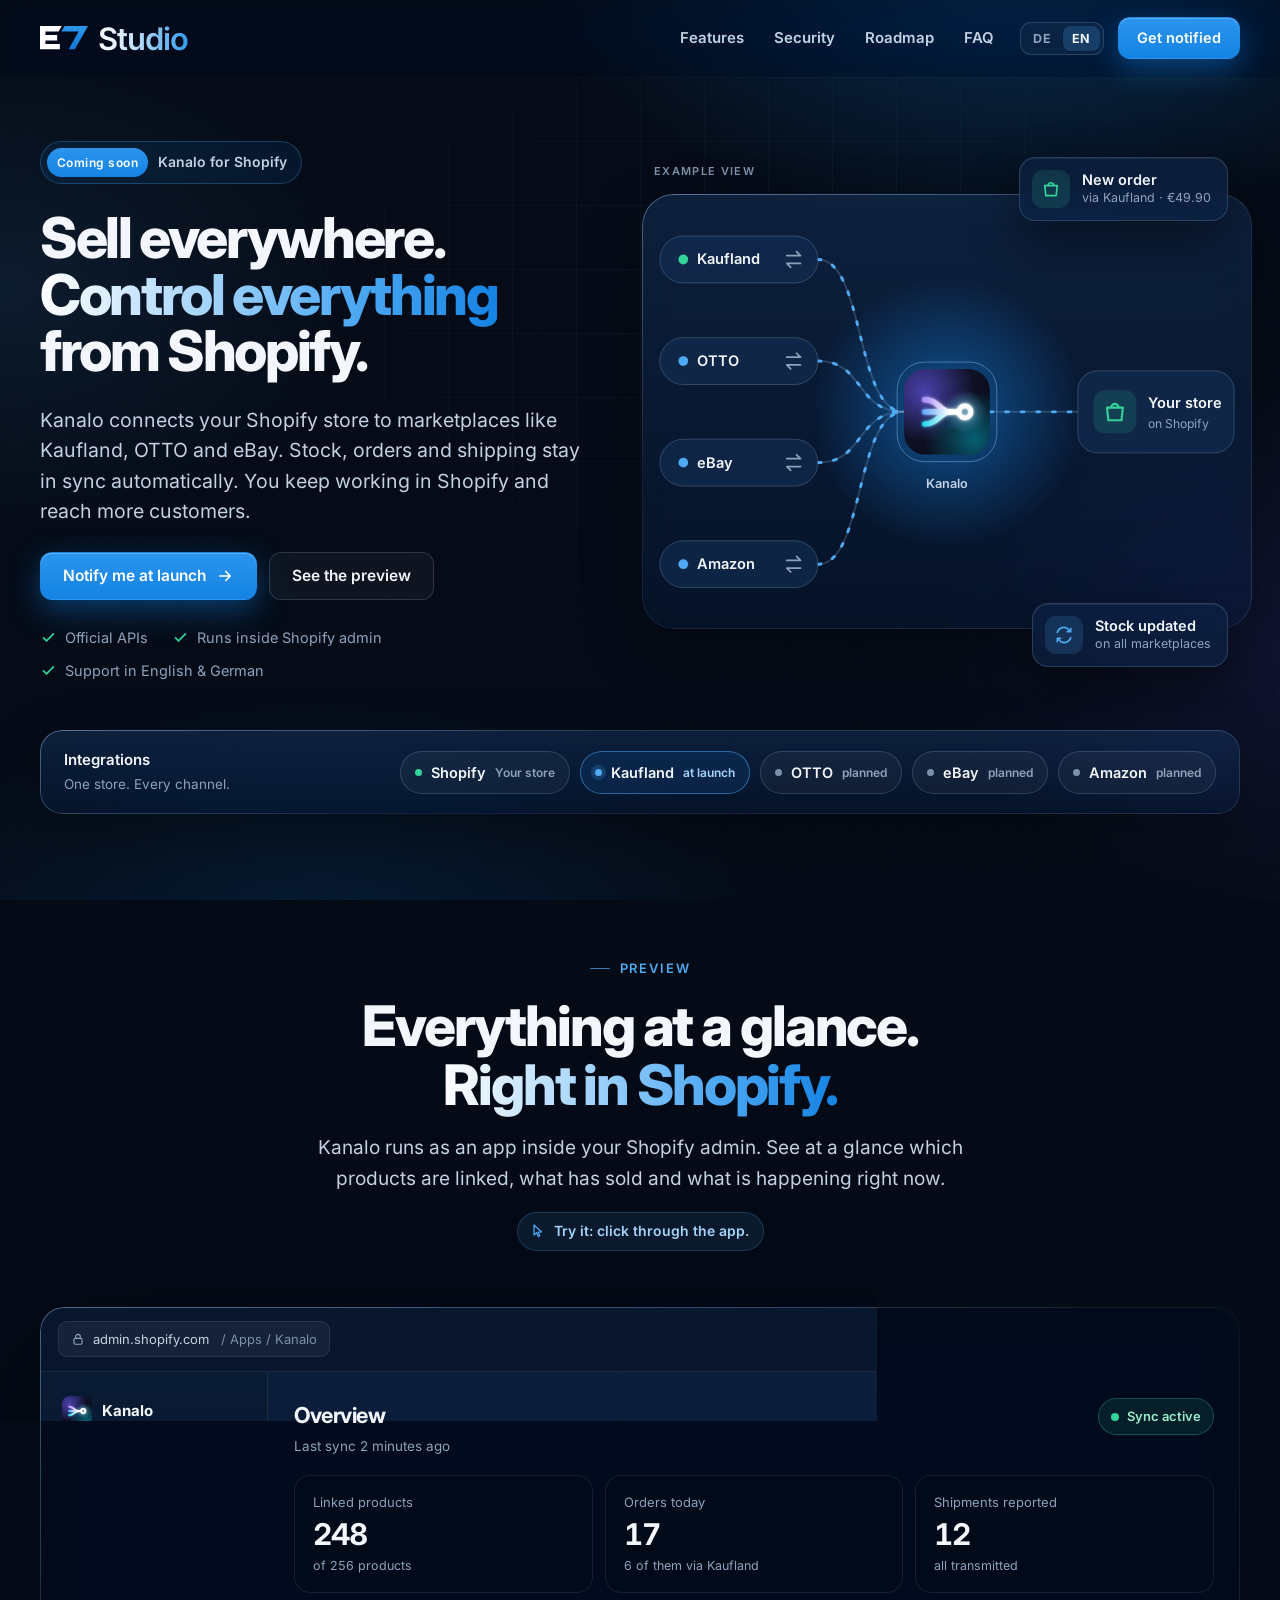
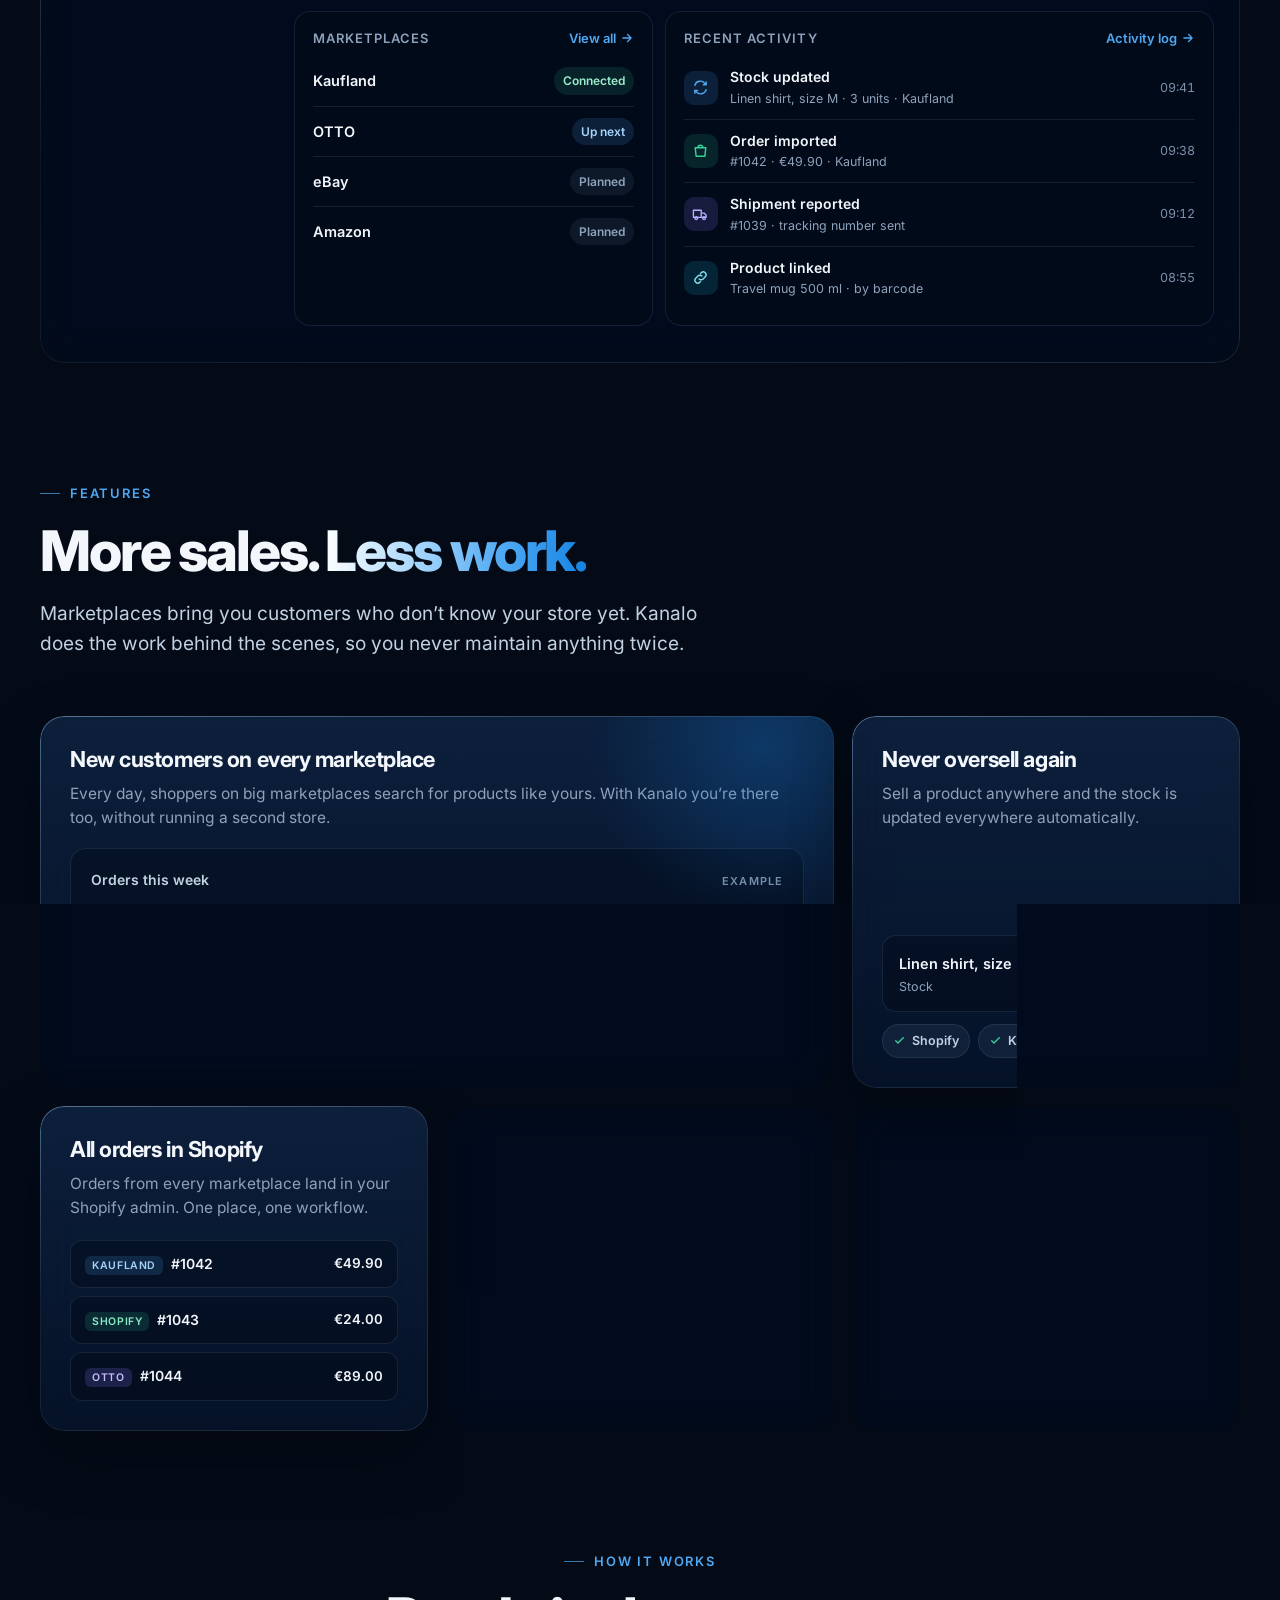
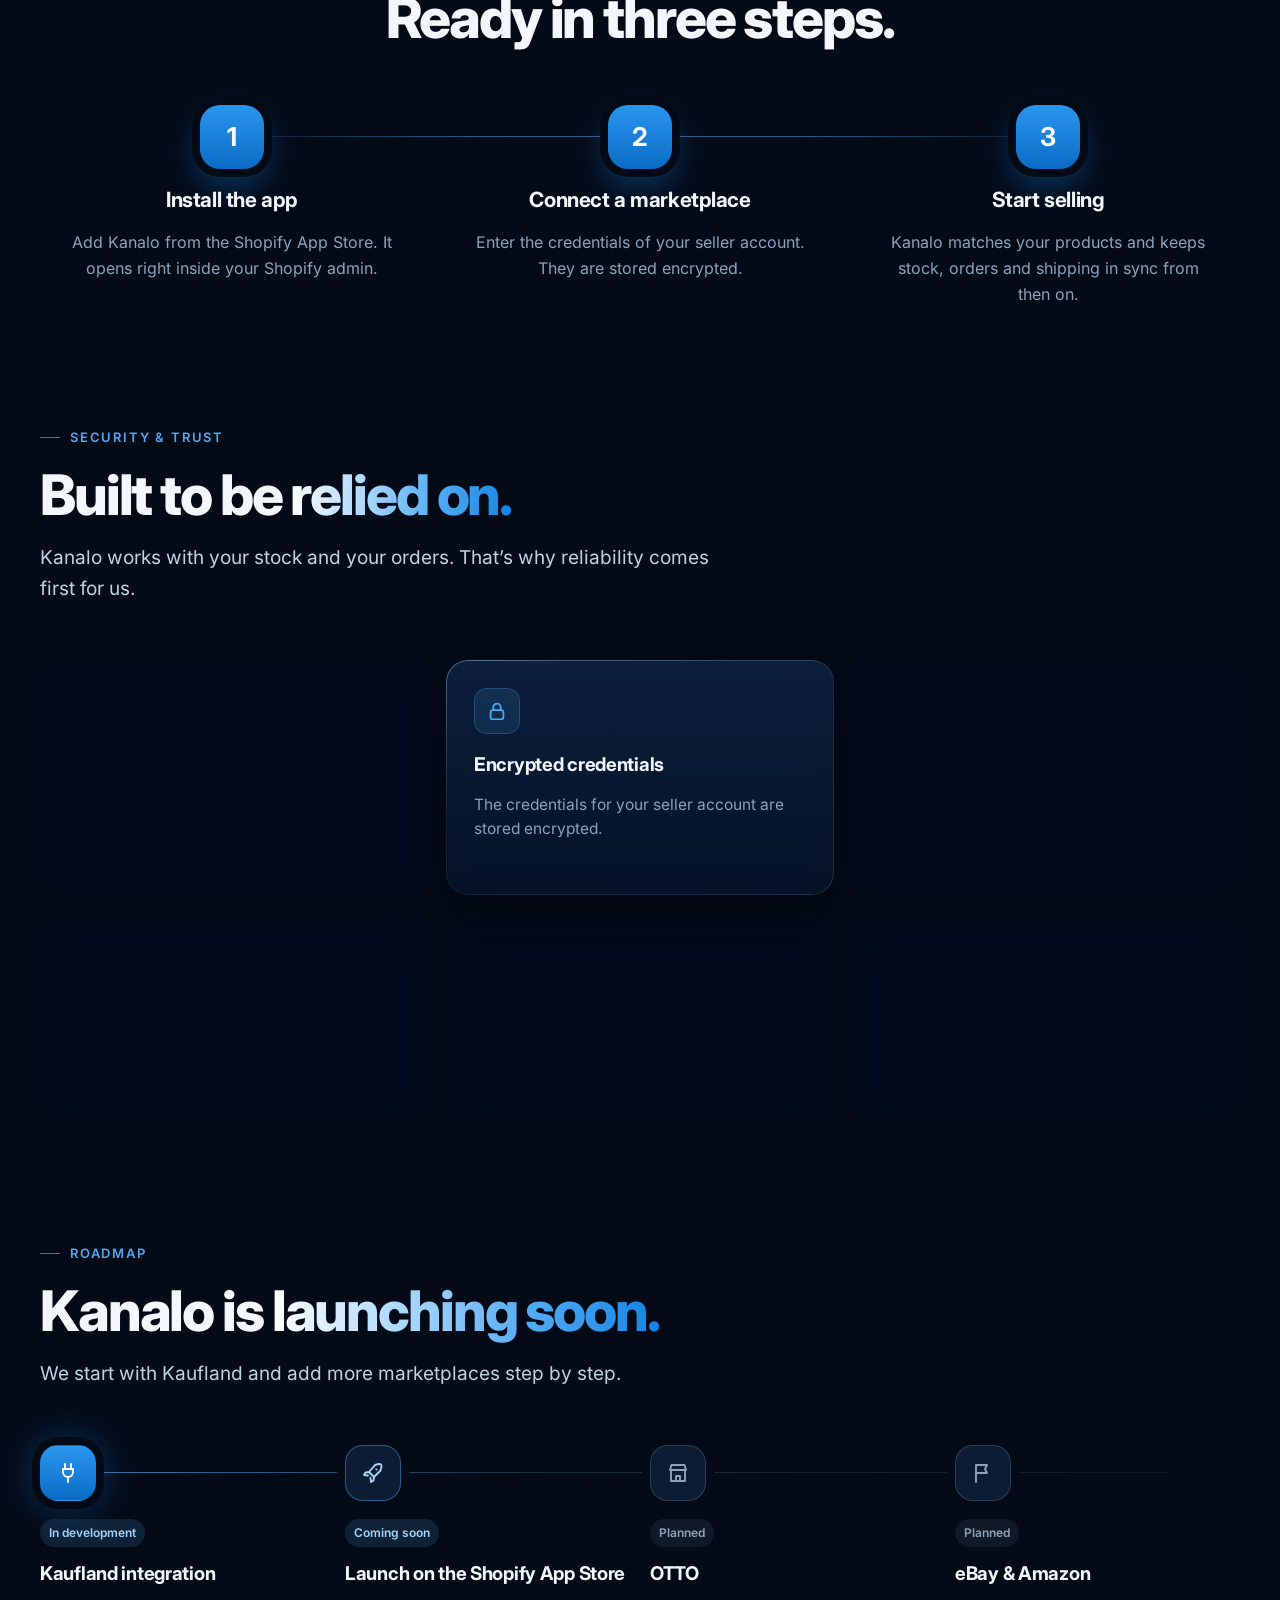
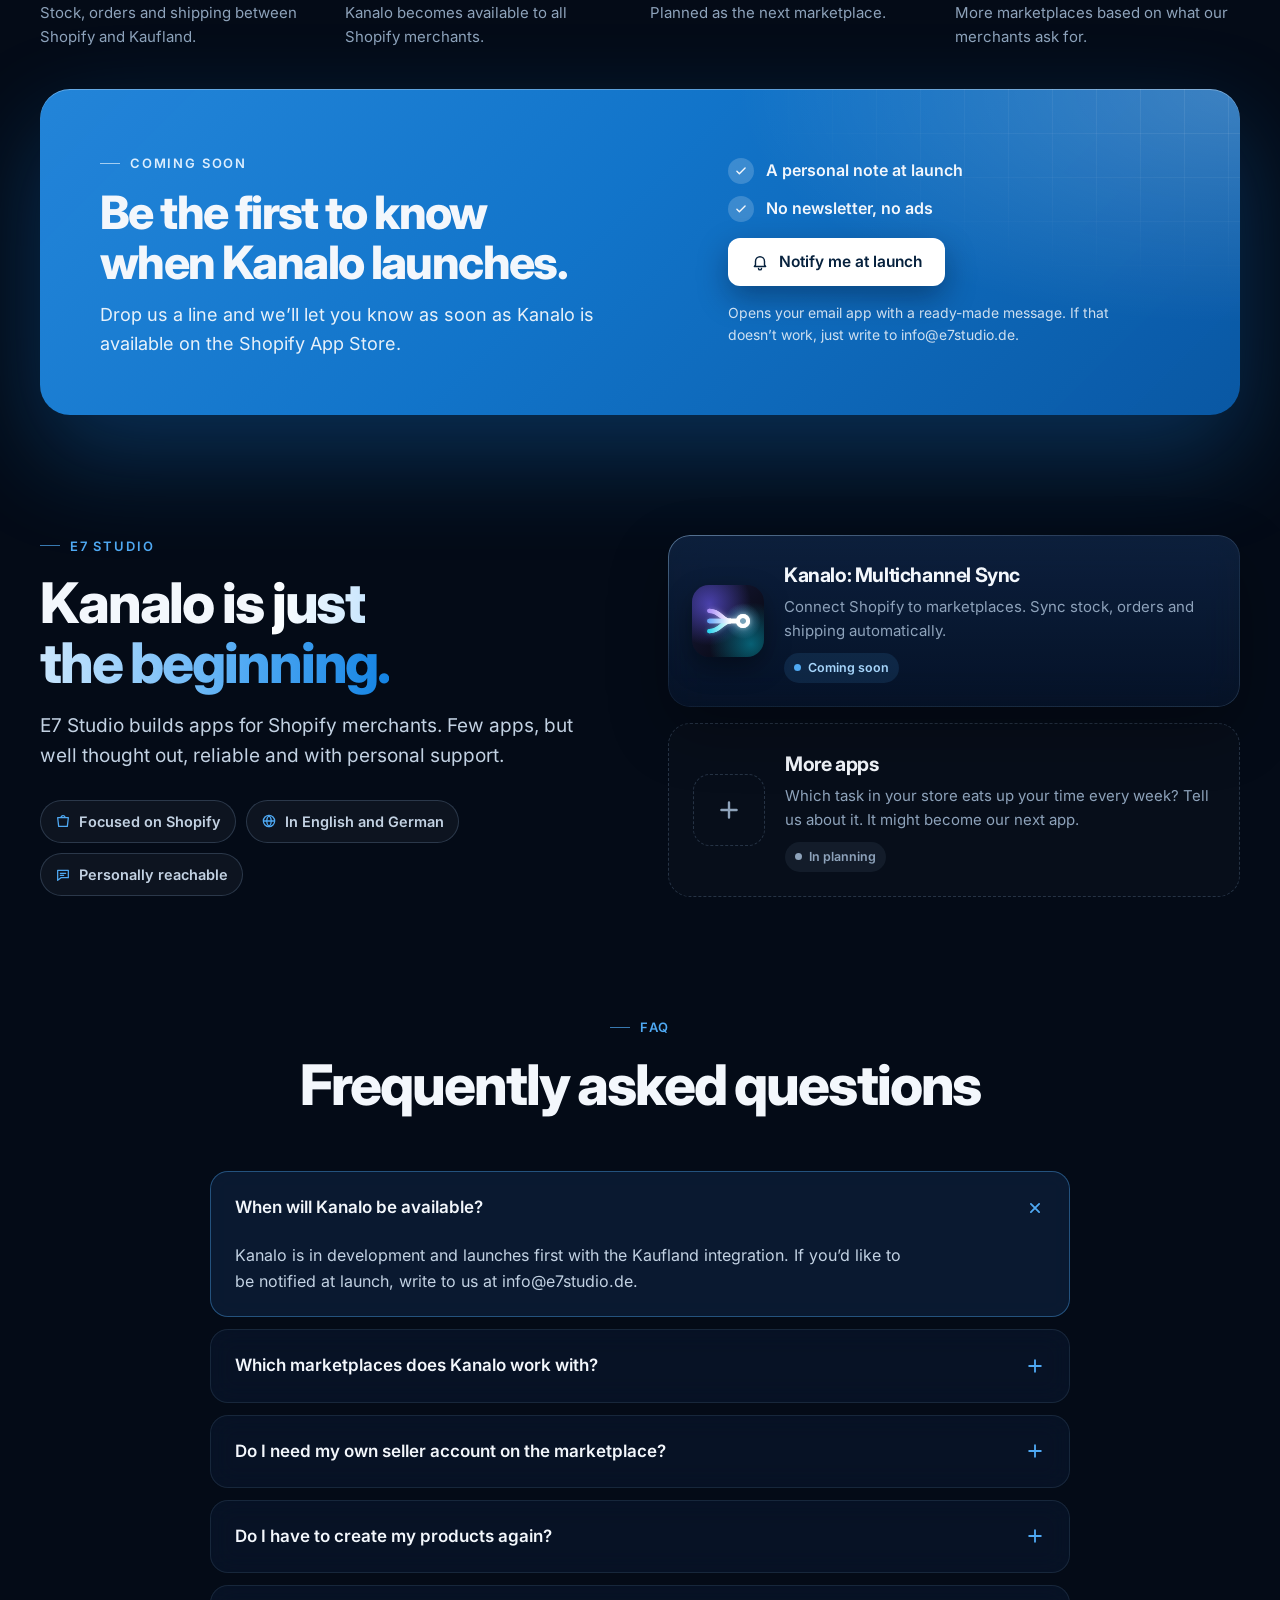
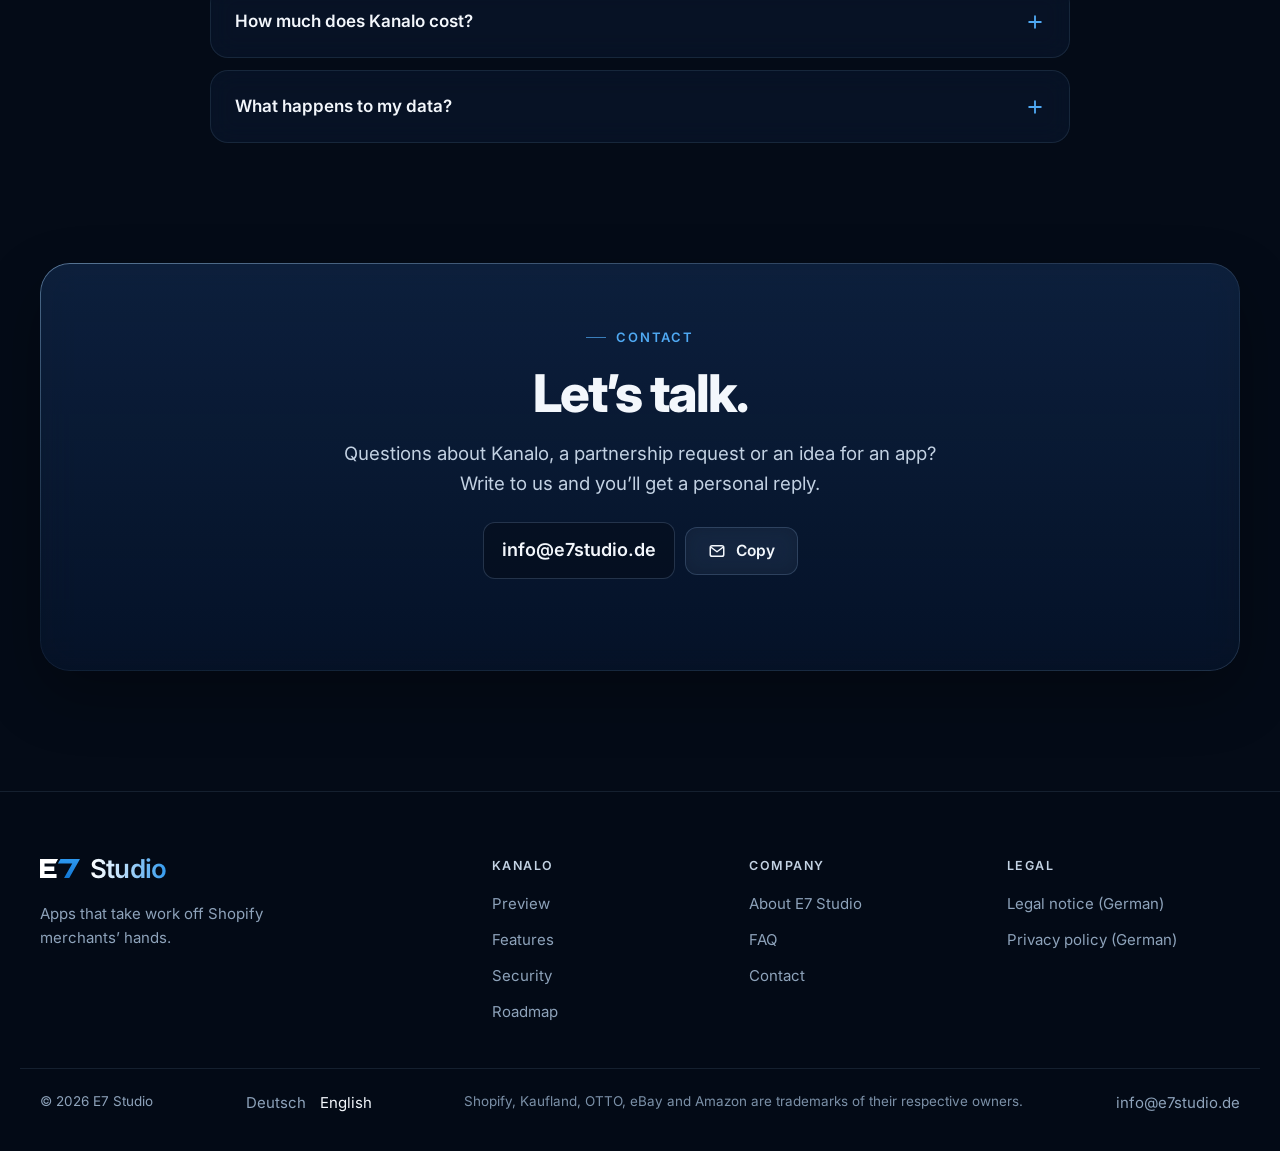
==== en/index.html @ aaa79e24 "Add files via upload" ====
<!doctype html>
<html lang="en">
<head>
<meta charset="utf-8">
<meta name="viewport" content="width=device-width, initial-scale=1, viewport-fit=cover">
<title>E7 Studio · Kanalo for Shopify</title>
<meta name="description" content="E7 Studio builds apps for Shopify merchants. Kanalo connects your Shopify store to marketplaces like Kaufland, OTTO, eBay and Amazon. Stock, orders and shipping stay in sync automatically. Coming soon.">
<meta name="theme-color" content="#040B17">
<meta name="referrer" content="strict-origin-when-cross-origin">
<meta name="format-detection" content="telephone=no">
<link rel="canonical" href="https://e7studio.de/en/">
<link rel="alternate" hreflang="de" href="https://e7studio.de/">
<link rel="alternate" hreflang="en" href="https://e7studio.de/en/">
<link rel="alternate" hreflang="x-default" href="https://e7studio.de/en/">
<meta property="og:type" content="website">
<meta property="og:site_name" content="E7 Studio">
<meta property="og:locale" content="en_US">
<meta property="og:locale:alternate" content="de_DE">
<meta property="og:url" content="https://e7studio.de/en/">
<meta property="og:title" content="Kanalo by E7 Studio: Sell everywhere, control everything from Shopify">
<meta property="og:description" content="Kanalo connects your Shopify store to marketplaces like Kaufland, OTTO, eBay and Amazon. Stock, orders and shipping stay in sync automatically. Coming soon.">
<meta property="og:image" content="https://e7studio.de/assets/og-image-en.png">
<meta property="og:image:width" content="1200">
<meta property="og:image:height" content="630">
<meta name="twitter:card" content="summary_large_image">
<link rel="icon" href="/assets/favicon.svg" type="image/svg+xml">
<link rel="apple-touch-icon" href="/assets/apple-touch-icon.png">
<link rel="preload" href="/assets/inter-400.woff" as="font" type="font/woff" crossorigin>
<link rel="preload" href="/assets/inter-display-800.woff" as="font" type="font/woff" crossorigin>
<link rel="stylesheet" href="/assets/style.css">
<script type="application/ld+json">{"@context":"https://schema.org","@type":"Organization","name":"E7 Studio","url":"https://e7studio.de/","logo":"https://e7studio.de/assets/apple-touch-icon.png","email":"info@e7studio.de","knowsLanguage":["de","en"],"founder":{"@type":"Person","name":"Erwin Nuss"}}</script>
</head>
<body>
<div class="ambient" aria-hidden="true"></div>

<svg width="0" height="0" style="position:absolute" aria-hidden="true" focusable="false">
  <defs>
    <linearGradient id="e7Seven" gradientUnits="userSpaceOnUse" x1="0" y1="70" x2="0" y2="330"><stop offset="0" stop-color="#2E98EE"/><stop offset="1" stop-color="#1076D4"/></linearGradient>
    <linearGradient id="kBase" x1="0" y1="0" x2="1" y2="1"><stop offset="0" stop-color="#171A3A"/><stop offset="1" stop-color="#05060C"/></linearGradient>
    <radialGradient id="kViolet" cx="0.24" cy="0.26" r="0.58"><stop offset="0" stop-color="#6D5DFC" stop-opacity="0.6"/><stop offset="1" stop-color="#6D5DFC" stop-opacity="0"/></radialGradient>
    <radialGradient id="kCyan" cx="0.82" cy="0.82" r="0.58"><stop offset="0" stop-color="#06B6D4" stop-opacity="0.5"/><stop offset="1" stop-color="#06B6D4" stop-opacity="0"/></radialGradient>
    <radialGradient id="kNode"><stop offset="0" stop-color="#7DD3FC" stop-opacity="0.5"/><stop offset="1" stop-color="#7DD3FC" stop-opacity="0"/></radialGradient>
    <linearGradient id="kTop" gradientUnits="userSpaceOnUse" x1="270" y1="0" x2="650" y2="0"><stop offset="0" stop-color="#A78BFA"/><stop offset="1" stop-color="#FFFFFF"/></linearGradient>
    <linearGradient id="kMid" gradientUnits="userSpaceOnUse" x1="270" y1="0" x2="650" y2="0"><stop offset="0" stop-color="#60A5FA"/><stop offset="1" stop-color="#FFFFFF"/></linearGradient>
    <linearGradient id="kBot" gradientUnits="userSpaceOnUse" x1="270" y1="0" x2="650" y2="0"><stop offset="0" stop-color="#22D3EE"/><stop offset="1" stop-color="#FFFFFF"/></linearGradient>
    <filter id="kGlow" x="-30%" y="-50%" width="160%" height="200%"><feGaussianBlur in="SourceGraphic" stdDeviation="12" result="near"/><feGaussianBlur in="SourceGraphic" stdDeviation="40" result="far"/><feColorMatrix in="far" type="matrix" values="1 0 0 0 0 0 1 0 0 0 0 0 1 0 0 0 0 0 0.55 0" result="farSoft"/><feMerge><feMergeNode in="farSoft"/><feMergeNode in="near"/><feMergeNode in="SourceGraphic"/></feMerge></filter>
    <symbol id="e7Light" viewBox="60 70 531.4 260"><path d="M60 70 H300 L266.1 130 H120 V170 H250 V230 H120 V270 H280 V330 H60 Z" fill="#FFFFFF"/><path d="M332 70 H591.4 L444.5 330 H375.5 L488.6 130 H298.1 Z" fill="url(#e7Seven)"/></symbol>
    <symbol id="kanalo" viewBox="0 0 1200 1200"><rect width="1200" height="1200" fill="url(#kBase)"/><rect width="1200" height="1200" fill="url(#kViolet)"/><rect width="1200" height="1200" fill="url(#kCyan)"/><g transform="translate(-10 0)"><circle cx="860" cy="600" r="300" fill="url(#kNode)"/><g filter="url(#kGlow)" fill="none" stroke-linecap="round"><path d="M300 430 C485 430 515 600 650 600" stroke="url(#kTop)" stroke-width="72"/><path d="M300 770 C485 770 515 600 650 600" stroke="url(#kBot)" stroke-width="72"/><path d="M300 600 H748" stroke="url(#kMid)" stroke-width="72"/><circle cx="860" cy="600" r="84" stroke="#FFFFFF" stroke-width="66"/></g></g></symbol>
    <symbol id="i-check" viewBox="0 0 24 24"><path d="M5 12.5l4.2 4.2L19 7" fill="none" stroke="currentColor" stroke-width="2.4" stroke-linecap="round" stroke-linejoin="round"/></symbol>
    <symbol id="i-arrow" viewBox="0 0 24 24"><path d="M5 12h14M13 6l6 6-6 6" fill="none" stroke="currentColor" stroke-width="2.2" stroke-linecap="round" stroke-linejoin="round"/></symbol>
    <symbol id="i-bag" viewBox="0 0 24 24"><path d="M4.5 8h15l-1.3 12H5.8L4.5 8z M8.5 8a3.5 3.5 0 017 0" fill="none" stroke="currentColor" stroke-width="2" stroke-linejoin="round" stroke-linecap="round"/></symbol>
    <symbol id="i-sync" viewBox="0 0 24 24"><path d="M4 9a8 8 0 0114-3l2 2 M20 4v4h-4 M20 15a8 8 0 01-14 3l-2-2 M4 20v-4h4" fill="none" stroke="currentColor" stroke-width="2" stroke-linecap="round" stroke-linejoin="round"/></symbol>
    <symbol id="i-truck" viewBox="0 0 24 24"><path d="M2 6h11v10H2z M13 10h4l3 3v3h-7 M6 19a2 2 0 100-4 2 2 0 000 4z M17 19a2 2 0 100-4 2 2 0 000 4z" fill="none" stroke="currentColor" stroke-width="1.9" stroke-linejoin="round"/></symbol>
    <symbol id="i-link" viewBox="0 0 24 24"><path d="M10 14a4 4 0 005.7 0l3-3a4 4 0 00-5.7-5.7l-1 1 M14 10a4 4 0 00-5.7 0l-3 3a4 4 0 005.7 5.7l1-1" fill="none" stroke="currentColor" stroke-width="1.9" stroke-linecap="round" stroke-linejoin="round"/></symbol>
    <symbol id="i-plug" viewBox="0 0 24 24"><path d="M9 3v5 M15 3v5 M7 8h10v3a5 5 0 01-10 0V8z M12 16v5" fill="none" stroke="currentColor" stroke-width="1.9" stroke-linecap="round" stroke-linejoin="round"/></symbol>
    <symbol id="i-lock" viewBox="0 0 24 24"><rect x="5" y="11" width="14" height="10" rx="2.5" fill="none" stroke="currentColor" stroke-width="1.9"/><path d="M8 11V8a4 4 0 018 0v3" fill="none" stroke="currentColor" stroke-width="1.9" stroke-linecap="round"/></symbol>
    <symbol id="i-guard" viewBox="0 0 24 24"><path d="M12 3l8 3v6c0 4.5-3.4 8.2-8 9-4.6-.8-8-4.5-8-9V6l8-3z M12 8v5 M12 16.2v.3" fill="none" stroke="currentColor" stroke-width="1.9" stroke-linecap="round" stroke-linejoin="round"/></symbol>
    <symbol id="i-list" viewBox="0 0 24 24"><path d="M9 6h11 M9 12h11 M9 18h11 M4.5 6h.01 M4.5 12h.01 M4.5 18h.01" fill="none" stroke="currentColor" stroke-width="2" stroke-linecap="round"/></symbol>
    <symbol id="i-db" viewBox="0 0 24 24"><ellipse cx="12" cy="6" rx="7" ry="3" fill="none" stroke="currentColor" stroke-width="1.9"/><path d="M5 6v6c0 1.7 3.1 3 7 3s7-1.3 7-3V6 M5 12v6c0 1.7 3.1 3 7 3s7-1.3 7-3v-6" fill="none" stroke="currentColor" stroke-width="1.9"/></symbol>
    <symbol id="i-chat" viewBox="0 0 24 24"><path d="M4 5h16v11H9l-5 4V5z M8 9.5h8 M8 12.5h5" fill="none" stroke="currentColor" stroke-width="1.9" stroke-linecap="round" stroke-linejoin="round"/></symbol>
    <symbol id="i-bell" viewBox="0 0 24 24"><path d="M6 16v-5a6 6 0 0112 0v5l1.5 2h-15L6 16z M10 20.5a2 2 0 004 0" fill="none" stroke="currentColor" stroke-width="1.9" stroke-linecap="round" stroke-linejoin="round"/></symbol>
    <symbol id="i-store" viewBox="0 0 24 24"><path d="M4 9l1.5-5h13L20 9 M4 9h16 M5 9v11h14V9 M10 20v-5h4v5" fill="none" stroke="currentColor" stroke-width="1.9" stroke-linecap="round" stroke-linejoin="round"/></symbol>
    <symbol id="i-grid" viewBox="0 0 24 24"><rect x="4" y="4" width="7" height="7" rx="1.5" fill="none" stroke="currentColor" stroke-width="1.9"/><rect x="13" y="4" width="7" height="7" rx="1.5" fill="none" stroke="currentColor" stroke-width="1.9"/><rect x="4" y="13" width="7" height="7" rx="1.5" fill="none" stroke="currentColor" stroke-width="1.9"/><rect x="13" y="13" width="7" height="7" rx="1.5" fill="none" stroke="currentColor" stroke-width="1.9"/></symbol>
    <symbol id="i-box" viewBox="0 0 24 24"><path d="M4 8l8-4 8 4-8 4-8-4z M4 8v8l8 4 8-4V8 M12 12v8" fill="none" stroke="currentColor" stroke-width="1.9" stroke-linejoin="round"/></symbol>
    <symbol id="i-receipt" viewBox="0 0 24 24"><path d="M6 3h12v18l-3-2-3 2-3-2-3 2V3z M9 8h6 M9 12h6" fill="none" stroke="currentColor" stroke-width="1.9" stroke-linecap="round" stroke-linejoin="round"/></symbol>
    <symbol id="i-clock" viewBox="0 0 24 24"><circle cx="12" cy="12" r="8.5" fill="none" stroke="currentColor" stroke-width="1.9"/><path d="M12 7.5V12l3 2" fill="none" stroke="currentColor" stroke-width="1.9" stroke-linecap="round" stroke-linejoin="round"/></symbol>
    <symbol id="i-gear" viewBox="0 0 24 24"><circle cx="12" cy="12" r="3" fill="none" stroke="currentColor" stroke-width="1.9"/><path d="M12 3v3 M12 18v3 M3 12h3 M18 12h3 M5.6 5.6l2.1 2.1 M16.3 16.3l2.1 2.1 M5.6 18.4l2.1-2.1 M16.3 7.7l2.1-2.1" fill="none" stroke="currentColor" stroke-width="1.9" stroke-linecap="round"/></symbol>
    <symbol id="i-rocket" viewBox="0 0 24 24"><path d="M14 4c3-1 5.5-1 6-.5s.5 3-.5 6L13 16l-5-5 6-7z M8 11l-3.5.5L3 14l4 .5 M13 16l-.5 3.5L10 21l-.5-4 M15.5 8.5h.01" fill="none" stroke="currentColor" stroke-width="1.9" stroke-linecap="round" stroke-linejoin="round"/></symbol>
    <symbol id="i-flag" viewBox="0 0 24 24"><path d="M5 21V4 M5 4h11l-2 4 2 4H5" fill="none" stroke="currentColor" stroke-width="1.9" stroke-linecap="round" stroke-linejoin="round"/></symbol>
    <symbol id="i-shopify" viewBox="0 0 24 24"><path d="M4 7h16l-1.5 13h-13L4 7z M9 7a3 3 0 016 0" fill="none" stroke="currentColor" stroke-width="1.9" stroke-linejoin="round"/></symbol>
    <symbol id="i-pin" viewBox="0 0 24 24"><path d="M12 21s-7-6.2-7-11.5A7 7 0 0119 9.5C19 14.8 12 21 12 21z" fill="none" stroke="currentColor" stroke-width="1.9" stroke-linejoin="round"/><circle cx="12" cy="9.5" r="2.5" fill="none" stroke="currentColor" stroke-width="1.9"/></symbol>
    <symbol id="i-plus" viewBox="0 0 24 24"><path d="M12 5v14M5 12h14" fill="none" stroke="currentColor" stroke-width="2.2" stroke-linecap="round"/></symbol>
    <symbol id="i-menu" viewBox="0 0 24 24"><path d="M4 7h16M4 12h16M4 17h16" fill="none" stroke="currentColor" stroke-width="2" stroke-linecap="round"/></symbol>
    <symbol id="i-mail" viewBox="0 0 24 24"><rect x="3" y="5" width="18" height="14" rx="2.5" fill="none" stroke="currentColor" stroke-width="2"/><path d="M4 7l8 6 8-6" fill="none" stroke="currentColor" stroke-width="2" stroke-linecap="round" stroke-linejoin="round"/></symbol>
    <symbol id="i-pointer" viewBox="0 0 24 24"><path d="M6 3v15l3.8-3.5 2.6 5.8 2.3-1-2.6-5.7 5.3-.2L6 3z" fill="none" stroke="currentColor" stroke-width="1.9" stroke-linejoin="round"/></symbol>
    <symbol id="i-globe" viewBox="0 0 24 24"><circle cx="12" cy="12" r="8.5" fill="none" stroke="currentColor" stroke-width="1.9"/><path d="M3.5 12h17 M12 3.5c2.4 2.5 3.5 5.3 3.5 8.5s-1.1 6-3.5 8.5c-2.4-2.5-3.5-5.3-3.5-8.5s1.1-6 3.5-8.5z" fill="none" stroke="currentColor" stroke-width="1.9" stroke-linejoin="round"/></symbol>
<symbol id="i-info" viewBox="0 0 24 24"><circle cx="12" cy="12" r="8.5" fill="none" stroke="currentColor" stroke-width="1.9"/><path d="M12 11v5.5 M12 7.8v.2" fill="none" stroke="currentColor" stroke-width="2.1" stroke-linecap="round"/></symbol>
  </defs>
</svg>

<a class="skip" href="#main">Skip to content</a>

<header class="site-header">
  <div class="wrap">
    <nav class="nav" aria-label="Main navigation">
      <a class="logo" href="/en/" aria-label="E7 Studio, home">
        <svg viewBox="0 0 531.4 260" aria-hidden="true"><use href="#e7Light"/></svg>
        <span>Studio</span>
      </a>
      <div class="nav__links">
        <a href="#features">Features</a>
        <a href="#security">Security</a>
        <a href="#roadmap">Roadmap</a>
        <a href="#faq">FAQ</a>
        <div class="lang" role="group" aria-label="Language"><a href="/" hreflang="de" lang="de">DE</a><a href="/en/" hreflang="en" lang="en" aria-current="true">EN</a></div>
        <a class="btn btn--primary btn--sm nav__cta" href="#start"><svg aria-hidden="true"><use href="#i-bell"/></svg><span>Get notified</span></a>
        <details class="menu">
          <summary aria-label="Menu"><svg aria-hidden="true"><use href="#i-menu"/></svg></summary>
          <div class="menu__panel">
            <a href="#preview">Preview</a>
            <a href="#features">Features</a>
            <a href="#security">Security</a>
            <a href="#roadmap">Roadmap</a>
            <a href="#studio">About E7 Studio</a>
            <a href="#faq">FAQ</a>
            <a href="#contact">Contact</a>
            <a class="menu__lang" href="/" hreflang="de" lang="de"><svg aria-hidden="true"><use href="#i-globe"/></svg>Deutsch</a>
          </div>
        </details>
      </div>
    </nav>
  </div>
</header>

<main id="main">
  <section class="hero" aria-labelledby="hero-title">
    <div class="wrap hero__grid">
      <div class="hero__copy">
        <span class="badge"><b>Coming soon</b>Kanalo for Shopify</span>
        <h1 id="hero-title">Sell everywhere. <span class="grad">Control everything</span> from Shopify.</h1>
        <p class="hero__lead">Kanalo connects your Shopify store to marketplaces like Kaufland, OTTO and eBay. Stock, orders and shipping stay in sync automatically. You keep working in Shopify and reach more customers.</p>
        <div class="hero__ctas">
          <a class="btn btn--primary" href="mailto:info@e7studio.de?subject=Kanalo%20%E2%80%93%20Launch%20notification&amp;body=Hi%20E7%20Studio%2C%0A%0Aplease%20let%20me%20know%20when%20Kanalo%20is%20available.%0A%0AMy%20store%3A%20%0AI%20sell%20on%3A%20">Notify me at launch <svg class="mv" aria-hidden="true"><use href="#i-arrow"/></svg></a>
          <a class="btn btn--ghost" href="#preview">See the preview</a>
        </div>
        <div class="hero__trust">
          <span><svg aria-hidden="true"><use href="#i-check"/></svg>Official APIs</span>
          <span><svg aria-hidden="true"><use href="#i-check"/></svg>Runs inside Shopify admin</span>
          <span><svg aria-hidden="true"><use href="#i-check"/></svg>Support in English &amp; German</span>
        </div>
      </div>

      <div class="hub">
        <div class="hub__plate glass ring" aria-hidden="true"></div>
        <svg class="hub__svg hub__svg--h" viewBox="0 0 600 440" role="img" aria-label="Kaufland, OTTO, eBay and Amazon come together in your Shopify store through Kanalo">
          <defs>
            <radialGradient id="hubGlow"><stop offset="0" stop-color="#1483E3" stop-opacity="0.55"/><stop offset="1" stop-color="#1483E3" stop-opacity="0"/></radialGradient>
            <clipPath id="hubClip"><rect x="256" y="176" width="88" height="88" rx="22"/></clipPath>
          </defs>
          <circle cx="300" cy="220" r="140" fill="url(#hubGlow)"/>
          <g fill="none" stroke="rgba(148,184,222,0.24)" stroke-width="2">
            <path d="M168 64 C216 64 206 220 256 220"/>
            <path d="M168 168 C216 168 206 220 256 220"/>
            <path d="M168 272 C216 272 206 220 256 220"/>
            <path d="M168 376 C216 376 206 220 256 220"/>
            <path d="M344 220 H434"/>
          </g>
          <g fill="none" stroke="#4FA9F3" stroke-width="3" stroke-linecap="round">
            <path class="flow" d="M168 64 C216 64 206 220 256 220"/>
            <path class="flow flow--slow" d="M168 168 C216 168 206 220 256 220"/>
            <path class="flow" d="M168 272 C216 272 206 220 256 220"/>
            <path class="flow flow--slow" d="M168 376 C216 376 206 220 256 220"/>
            <path class="flow" d="M344 220 H434"/>
          </g>
          <g font-size="15" font-weight="600" fill="#F3F7FC">
            <rect x="6" y="40" width="162" height="48" rx="24" fill="rgba(18,44,80,0.72)" stroke="rgba(166,213,251,0.24)"/>
            <circle cx="30" cy="64" r="5" fill="#34D399"/><text x="44" y="69">Kaufland</text>
            <rect x="6" y="144" width="162" height="48" rx="24" fill="rgba(18,44,80,0.72)" stroke="rgba(166,213,251,0.24)"/>
            <circle cx="30" cy="168" r="5" fill="#4FA9F3"/><text x="44" y="173">OTTO</text>
            <rect x="6" y="248" width="162" height="48" rx="24" fill="rgba(18,44,80,0.72)" stroke="rgba(166,213,251,0.24)"/>
            <circle cx="30" cy="272" r="5" fill="#4FA9F3"/><text x="44" y="277">eBay</text>
            <rect x="6" y="352" width="162" height="48" rx="24" fill="rgba(18,44,80,0.72)" stroke="rgba(166,213,251,0.24)"/>
            <circle cx="30" cy="376" r="5" fill="#4FA9F3"/><text x="44" y="381">Amazon</text>
          </g>
          <g fill="none" stroke="#8EA3BB" stroke-width="1.8" stroke-linecap="round" stroke-linejoin="round">
            <path d="M136 60 h14 l-4 -4 M150 68 h-14 l4 4"/>
            <path d="M136 164 h14 l-4 -4 M150 172 h-14 l4 4"/>
            <path d="M136 268 h14 l-4 -4 M150 276 h-14 l4 4"/>
            <path d="M136 372 h14 l-4 -4 M150 380 h-14 l4 4"/>
          </g>
          <rect x="249" y="169" width="102" height="102" rx="28" fill="none" stroke="rgba(166,213,251,0.4)"/>
          <g clip-path="url(#hubClip)"><svg x="256" y="176" width="88" height="88" viewBox="0 0 1200 1200"><use href="#kanalo"/></svg></g>
          <text x="300" y="298" text-anchor="middle" fill="#C3D2E3" font-size="13" font-weight="600">Kanalo</text>
          <rect x="434" y="178" width="160" height="84" rx="20" fill="rgba(18,44,80,0.72)" stroke="rgba(166,213,251,0.24)"/>
          <rect x="450" y="198" width="44" height="44" rx="12" fill="rgba(52,211,153,0.14)"/>
          <svg x="459" y="207" width="26" height="26" viewBox="0 0 24 24" color="#34D399"><use href="#i-bag"/></svg>
          <text x="506" y="216" fill="#F3F7FC" font-size="15" font-weight="600">Your store</text>
          <text x="506" y="237" fill="#8EA3BB" font-size="12.5">on Shopify</text>
        </svg>

        <svg class="hub__svg hub__svg--v" viewBox="0 0 360 440" role="img" aria-label="Kaufland, OTTO, eBay and Amazon come together in your Shopify store through Kanalo">
          <defs>
            <radialGradient id="hubGlowV"><stop offset="0" stop-color="#1483E3" stop-opacity="0.55"/><stop offset="1" stop-color="#1483E3" stop-opacity="0"/></radialGradient>
            <clipPath id="hubClipV"><rect x="138" y="190" width="84" height="84" rx="21"/></clipPath>
          </defs>
          <circle cx="180" cy="232" r="120" fill="url(#hubGlowV)"/>
          <g fill="none" stroke="rgba(148,184,222,0.24)" stroke-width="2">
            <path d="M48 72 C48 140 180 130 180 190"/>
            <path d="M136 72 C136 140 180 130 180 190"/>
            <path d="M224 72 C224 140 180 130 180 190"/>
            <path d="M312 72 C312 140 180 130 180 190"/>
            <path d="M180 274 V350"/>
          </g>
          <g fill="none" stroke="#4FA9F3" stroke-width="3" stroke-linecap="round">
            <path class="flow" d="M48 72 C48 140 180 130 180 190"/>
            <path class="flow flow--slow" d="M136 72 C136 140 180 130 180 190"/>
            <path class="flow" d="M224 72 C224 140 180 130 180 190"/>
            <path class="flow flow--slow" d="M312 72 C312 140 180 130 180 190"/>
            <path class="flow" d="M180 274 V350"/>
          </g>
          <g font-size="13.5" font-weight="600" fill="#F3F7FC" text-anchor="middle">
            <rect x="8" y="30" width="80" height="42" rx="21" fill="rgba(18,44,80,0.72)" stroke="rgba(166,213,251,0.24)"/><text x="48" y="56">Kaufland</text>
            <rect x="96" y="30" width="80" height="42" rx="21" fill="rgba(18,44,80,0.72)" stroke="rgba(166,213,251,0.24)"/><text x="136" y="56">OTTO</text>
            <rect x="184" y="30" width="80" height="42" rx="21" fill="rgba(18,44,80,0.72)" stroke="rgba(166,213,251,0.24)"/><text x="224" y="56">eBay</text>
            <rect x="272" y="30" width="80" height="42" rx="21" fill="rgba(18,44,80,0.72)" stroke="rgba(166,213,251,0.24)"/><text x="312" y="56">Amazon</text>
          </g>
          <rect x="132" y="184" width="96" height="96" rx="26" fill="none" stroke="rgba(166,213,251,0.4)"/>
          <g clip-path="url(#hubClipV)"><svg x="138" y="190" width="84" height="84" viewBox="0 0 1200 1200"><use href="#kanalo"/></svg></g>
          <text x="242" y="237" fill="#C3D2E3" font-size="13" font-weight="600">Kanalo</text>
          <rect x="90" y="350" width="180" height="80" rx="20" fill="rgba(18,44,80,0.72)" stroke="rgba(166,213,251,0.24)"/>
          <rect x="106" y="368" width="44" height="44" rx="12" fill="rgba(52,211,153,0.14)"/>
          <svg x="115" y="377" width="26" height="26" viewBox="0 0 24 24" color="#34D399"><use href="#i-bag"/></svg>
          <text x="162" y="387" fill="#F3F7FC" font-size="15" font-weight="600">Your store</text>
          <text x="162" y="408" fill="#8EA3BB" font-size="12.5">on Shopify</text>
        </svg>

        <div class="note note--order" aria-hidden="true">
          <span class="note__icon"><svg><use href="#i-bag"/></svg></span>
          <span><b>New order</b><small>via Kaufland · €49.90</small></span>
        </div>
        <div class="note note--stock" aria-hidden="true">
          <span class="note__icon"><svg><use href="#i-sync"/></svg></span>
          <span><b>Stock updated</b><small>on all marketplaces</small></span>
        </div>
        <span class="hub__caption">Example view</span>
      </div>
    </div>

    <div class="wrap integrations">
      <div class="integrations__bar glass ring">
        <div class="integrations__label"><b>Integrations</b><span>One store. Every channel.</span></div>
        <ul class="chips" aria-label="Supported platforms">
          <li class="chip chip--src"><i></i>Shopify <small>Your store</small></li>
          <li class="chip chip--first"><i></i>Kaufland <small>at launch</small></li>
          <li class="chip"><i></i>OTTO <small>planned</small></li>
          <li class="chip"><i></i>eBay <small>planned</small></li>
          <li class="chip"><i></i>Amazon <small>planned</small></li>
        </ul>
      </div>
    </div>
  </section>

  <section class="section" id="preview" aria-labelledby="preview-title">
    <div class="wrap">
      <div class="section__head section__head--center reveal">
        <span class="eyebrow">Preview</span>
        <h2 id="preview-title">Everything at a glance. <span class="grad">Right in Shopify.</span></h2>
        <p>Kanalo runs as an app inside your Shopify admin. See at a glance which products are linked, what has sold and what is happening right now.</p>
        <p class="try"><svg aria-hidden="true"><use href="#i-pointer"/></svg>Try it: click through the app.</p>
      </div>

      <figure class="window glass ring reveal" aria-label="Preview of the Kanalo interface with sample data">
        <div class="window__bar">
          <span class="window__url"><svg aria-hidden="true"><use href="#i-lock"/></svg>admin.shopify.com<span>&nbsp;/ Apps / Kanalo<span id="win-crumb"></span></span></span>
          <span class="tag">Sample data</span>
        </div>
        <div class="window__body">
          <div class="win-side">
            <div class="win-app" aria-hidden="true"><svg viewBox="0 0 1200 1200"><use href="#kanalo"/></svg><b>Kanalo</b></div>
            <div class="win-tabs" role="tablist" aria-label="App sections" aria-orientation="vertical">
              <button type="button" class="win-tab" role="tab" id="t-uebersicht" aria-controls="v-uebersicht" aria-selected="true"><svg aria-hidden="true"><use href="#i-grid"/></svg>Overview</button>
              <button type="button" class="win-tab" role="tab" id="t-produkte" aria-controls="v-produkte" aria-selected="false" tabindex="-1"><svg aria-hidden="true"><use href="#i-box"/></svg>Products</button>
              <button type="button" class="win-tab" role="tab" id="t-bestellungen" aria-controls="v-bestellungen" aria-selected="false" tabindex="-1"><svg aria-hidden="true"><use href="#i-receipt"/></svg>Orders</button>
              <button type="button" class="win-tab" role="tab" id="t-marktplaetze" aria-controls="v-marktplaetze" aria-selected="false" tabindex="-1"><svg aria-hidden="true"><use href="#i-store"/></svg>Marketplaces</button>
              <button type="button" class="win-tab" role="tab" id="t-protokoll" aria-controls="v-protokoll" aria-selected="false" tabindex="-1"><svg aria-hidden="true"><use href="#i-clock"/></svg>Activity log</button>
              <button type="button" class="win-tab" role="tab" id="t-einstellungen" aria-controls="v-einstellungen" aria-selected="false" tabindex="-1"><svg aria-hidden="true"><use href="#i-gear"/></svg>Settings</button>
            </div>
          </div>

          <div class="win-main">
            <!-- Übersicht -->
            <div class="win-view is-active" role="tabpanel" id="v-uebersicht" aria-labelledby="t-uebersicht" tabindex="0">
              <div class="win-head">
                <div><h3>Overview</h3><p>Last sync 2 minutes ago</p></div>
                <span class="live" id="live-status"><i></i><span>Sync active</span></span>
              </div>
              <div class="kpis">
                <div class="kpi"><span>Linked products</span><strong>248</strong><small>of 256 products</small></div>
                <div class="kpi"><span>Orders today</span><strong>17</strong><small>6 of them via Kaufland</small></div>
                <div class="kpi"><span>Shipments reported</span><strong>12</strong><small>all transmitted</small></div>
              </div>
              <div class="win-cols">
                <div class="panel">
                  <div class="panel__head"><h4>Marketplaces</h4><button type="button" class="more" data-goto="marktplaetze">View all<svg aria-hidden="true"><use href="#i-arrow"/></svg></button></div>
                  <ul class="channels">
                    <li><b>Kaufland</b><span class="st st--ok">Connected</span></li>
                    <li><b>OTTO</b><span class="st st--soon">Up next</span></li>
                    <li><b>eBay</b><span class="st">Planned</span></li>
                    <li><b>Amazon</b><span class="st">Planned</span></li>
                  </ul>
                </div>
                <div class="panel">
                  <div class="panel__head"><h4>Recent activity</h4><button type="button" class="more" data-goto="protokoll">Activity log<svg aria-hidden="true"><use href="#i-arrow"/></svg></button></div>
                  <ul class="feed">
                    <li><i class="ic ic--blue"><svg aria-hidden="true"><use href="#i-sync"/></svg></i><div><b>Stock updated</b><span>Linen shirt, size M · 3 units · Kaufland</span></div><time>09:41</time></li>
                    <li><i class="ic ic--green"><svg aria-hidden="true"><use href="#i-bag"/></svg></i><div><b>Order imported</b><span>#1042 · €49.90 · Kaufland</span></div><time>09:38</time></li>
                    <li><i class="ic ic--violet"><svg aria-hidden="true"><use href="#i-truck"/></svg></i><div><b>Shipment reported</b><span>#1039 · tracking number sent</span></div><time>09:12</time></li>
                    <li><i class="ic ic--cyan"><svg aria-hidden="true"><use href="#i-link"/></svg></i><div><b>Product linked</b><span>Travel mug 500 ml · by barcode</span></div><time>08:55</time></li>
                  </ul>
                </div>
              </div>
            </div>

            <!-- Produkte -->
            <div class="win-view" role="tabpanel" id="v-produkte" aria-labelledby="t-produkte" tabindex="0">
              <div class="win-head">
                <div><h3>Products</h3><p>248 of 256 products linked to Kaufland</p></div>
                <div class="seg" role="group" aria-label="Filter products" data-target="tbl-prod">
                  <button type="button" aria-pressed="true" data-filter="all">All</button>
                  <button type="button" aria-pressed="false" data-filter="ok">Linked</button>
                  <button type="button" aria-pressed="false" data-filter="warn">Needs review</button>
                </div>
              </div>
              <div class="tbl-wrap">
                <table class="tbl tbl--prod" id="tbl-prod">
                  <thead><tr><th scope="col">Product</th><th scope="col">Barcode (EAN)</th><th scope="col" class="num">Stock</th><th scope="col">Kaufland</th></tr></thead>
                  <tbody>
                    <tr data-state="ok"><td class="c-main"><span class="prod"><span class="thumb th--sky" aria-hidden="true">LS</span><span><b>Linen shirt</b><small>Size M<span class="sku"> · SKU LH-M</span></small></span></span></td><td class="c-ean mono" data-label="EAN">2000000000015</td><td class="c-stock num" data-label="Stock">3</td><td class="c-st"><span class="st st--ok">Linked</span></td></tr>
                    <tr data-state="ok"><td class="c-main"><span class="prod"><span class="thumb th--cyan" aria-hidden="true">TM</span><span><b>Travel mug</b><small>500 ml<span class="sku"> · SKU TB-500</span></small></span></span></td><td class="c-ean mono" data-label="EAN">2000000000022</td><td class="c-stock num" data-label="Stock">25</td><td class="c-st"><span class="st st--ok">Linked</span></td></tr>
                    <tr data-state="ok"><td class="c-main"><span class="prod"><span class="thumb th--green" aria-hidden="true">YM</span><span><b>Cork yoga mat</b><small>4 mm<span class="sku"> · SKU YM-KORK</span></small></span></span></td><td class="c-ean mono" data-label="EAN">2000000000039</td><td class="c-stock num" data-label="Stock">9</td><td class="c-st"><span class="st st--ok">Linked</span></td></tr>
                    <tr data-state="ok"><td class="c-main"><span class="prod"><span class="thumb th--violet" aria-hidden="true">DL</span><span><b>Desk lamp</b><small>LED, black<span class="sku"> · SKU LED-SL</span></small></span></span></td><td class="c-ean mono" data-label="EAN">2000000000046</td><td class="c-stock num is-zero" data-label="Stock">0</td><td class="c-st"><span class="st st--ok">Linked</span></td></tr>
                    <tr data-state="warn"><td class="c-main"><span class="prod"><span class="thumb th--rose" aria-hidden="true">CA</span><span><b>Candle</b><small>Lavender<span class="sku"> · SKU DK-LAV</span></small></span></span></td><td class="c-ean mono is-missing" data-label="EAN">missing</td><td class="c-stock num" data-label="Stock">14</td><td class="c-st"><span class="st st--warn">Barcode missing</span></td></tr>
                    <tr data-state="warn"><td class="c-main"><span class="prod"><span class="thumb th--amber" aria-hidden="true">PC</span><span><b>Pillowcase</b><small>50 × 50 cm<span class="sku"> · SKU KB-50</span></small></span></span></td><td class="c-ean mono is-bad" data-label="EAN">200000000006</td><td class="c-stock num" data-label="Stock">7</td><td class="c-st"><span class="st st--warn">Check barcode</span></td></tr>
                  </tbody>
                </table>
              </div>
              <p class="win-foot"><svg aria-hidden="true"><use href="#i-info"/></svg><span>Products without a valid barcode are not linked and stay unchanged.</span></p>
            </div>

            <!-- Bestellungen -->
            <div class="win-view" role="tabpanel" id="v-bestellungen" aria-labelledby="t-bestellungen" tabindex="0">
              <div class="win-head">
                <div><h3>Orders</h3><p>6 orders via Kaufland today, all imported into Shopify</p></div>
                <div class="seg" role="group" aria-label="Filter orders" data-target="tbl-orders">
                  <button type="button" aria-pressed="true" data-filter="all">All</button>
                  <button type="button" aria-pressed="false" data-filter="open">To ship</button>
                  <button type="button" aria-pressed="false" data-filter="done">Shipped</button>
                </div>
              </div>
              <div class="tbl-wrap">
                <table class="tbl tbl--orders" id="tbl-orders">
                  <thead><tr><th scope="col">Order</th><th scope="col">Customer</th><th scope="col">Marketplace</th><th scope="col">Received</th><th scope="col" class="num">Total</th><th scope="col">Status</th></tr></thead>
                  <tbody>
                    <tr data-state="open"><td class="c-id"><b>#1042</b></td><td class="c-cust">Tobias M.</td><td class="c-mkt">Kaufland</td><td class="c-time">09:38</td><td class="c-sum num">€49.90</td><td class="c-st"><span class="st st--soon">To ship</span></td></tr>
                    <tr data-state="open"><td class="c-id"><b>#1040</b></td><td class="c-cust">Sarah W.</td><td class="c-mkt">Kaufland</td><td class="c-time">09:05</td><td class="c-sum num">€32.50</td><td class="c-st"><span class="st st--soon">To ship</span></td></tr>
                    <tr data-state="done"><td class="c-id"><b>#1039</b></td><td class="c-cust">Jonas B.</td><td class="c-mkt">Kaufland</td><td class="c-time">08:21</td><td class="c-sum num">€119.00</td><td class="c-st"><span class="st st--ok">Shipment reported</span></td></tr>
                    <tr data-state="done"><td class="c-id"><b>#1036</b></td><td class="c-cust">Anna S.</td><td class="c-mkt">Kaufland</td><td class="c-time">07:46</td><td class="c-sum num">€24.90</td><td class="c-st"><span class="st st--ok">Shipment reported</span></td></tr>
                    <tr data-state="done"><td class="c-id"><b>#1034</b></td><td class="c-cust">Lukas H.</td><td class="c-mkt">Kaufland</td><td class="c-time">07:10</td><td class="c-sum num">€64.80</td><td class="c-st"><span class="st st--ok">Shipment reported</span></td></tr>
                    <tr data-state="done"><td class="c-id"><b>#1031</b></td><td class="c-cust">Mia R.</td><td class="c-mkt">Kaufland</td><td class="c-time">06:32</td><td class="c-sum num">€18.90</td><td class="c-st"><span class="st st--ok">Shipment reported</span></td></tr>
                  </tbody>
                </table>
              </div>
              <p class="win-foot"><svg aria-hidden="true"><use href="#i-info"/></svg><span>You ship in Shopify as usual. Kanalo reports the tracking number to the marketplace.</span></p>
            </div>

            <!-- Marktplätze -->
            <div class="win-view" role="tabpanel" id="v-marktplaetze" aria-labelledby="t-marktplaetze" tabindex="0">
              <div class="win-head">
                <div><h3>Marketplaces</h3><p>One store, many marketplaces. All running through Kanalo.</p></div>
              </div>
              <div class="mkts">
                <article class="mkt mkt--main">
                  <div class="mkt__top">
                    <span class="mk mk--sky" aria-hidden="true">K</span>
                    <div><h4>Kaufland</h4><small>kaufland.de</small></div>
                    <span class="st st--ok">Connected</span>
                  </div>
                  <dl class="mkt__stats">
                    <div><dt>Linked products</dt><dd>248</dd></div>
                    <div><dt>Orders today</dt><dd>6</dd></div>
                    <div><dt>Last sync</dt><dd>2 min ago</dd></div>
                  </dl>
                  <p class="mkt__foot"><svg aria-hidden="true"><use href="#i-lock"/></svg>Credentials stored encrypted</p>
                </article>
                <article class="mkt">
                  <div class="mkt__top">
                    <span class="mk mk--violet" aria-hidden="true">O</span>
                    <div><h4>OTTO</h4><small>otto.de</small></div>
                  </div>
                  <p>The next integration after Kanalo launches.</p>
                  <span class="st st--soon">Up next</span>
                </article>
                <article class="mkt">
                  <div class="mkt__top">
                    <span class="mk mk--slate" aria-hidden="true">e</span>
                    <div><h4>eBay</h4><small>ebay.de</small></div>
                  </div>
                  <p>The order depends on what our merchants ask for.</p>
                  <span class="st">Planned</span>
                </article>
                <article class="mkt">
                  <div class="mkt__top">
                    <span class="mk mk--slate" aria-hidden="true">A</span>
                    <div><h4>Amazon</h4><small>amazon.de</small></div>
                  </div>
                  <p>Is a marketplace especially important to you? Let us know.</p>
                  <span class="st">Planned</span>
                </article>
              </div>
            </div>

            <!-- Protokoll -->
            <div class="win-view" role="tabpanel" id="v-protokoll" aria-labelledby="t-protokoll" tabindex="0">
              <div class="win-head">
                <div><h3>Activity log</h3><p>Every change with a timestamp, always traceable</p></div>
                <div class="seg" role="group" aria-label="Filter activity log" data-target="log">
                  <button type="button" aria-pressed="true" data-filter="all">All</button>
                  <button type="button" aria-pressed="false" data-filter="warn">Notices</button>
                </div>
              </div>
              <ol class="log" id="log">
                <li data-state="ok"><time>09:41</time><span class="lt lt--blue"><svg aria-hidden="true"><use href="#i-sync"/></svg>Stock</span><p><b>Linen shirt, size M:</b> 4 → 3 units sent to Kaufland</p><span class="st st--ok">Done</span></li>
                <li data-state="ok"><time>09:38</time><span class="lt lt--green"><svg aria-hidden="true"><use href="#i-bag"/></svg>Order</span><p><b>#1042</b> from Kaufland created in Shopify</p><span class="st st--ok">Done</span></li>
                <li data-state="ok"><time>09:12</time><span class="lt lt--violet"><svg aria-hidden="true"><use href="#i-truck"/></svg>Shipping</span><p><b>#1039:</b> tracking number reported to Kaufland</p><span class="st st--ok">Done</span></li>
                <li data-state="ok"><time>08:55</time><span class="lt lt--cyan"><svg aria-hidden="true"><use href="#i-link"/></svg>Linking</span><p><b>Travel mug 500 ml</b> linked by barcode</p><span class="st st--ok">Done</span></li>
                <li data-state="warn"><time>08:40</time><span class="lt lt--amber"><svg aria-hidden="true"><use href="#i-guard"/></svg>Check</span><p><b>Candle, lavender:</b> no barcode set, product left unchanged</p><span class="st st--warn">Notice</span></li>
                <li data-state="warn"><time>08:31</time><span class="lt"><svg aria-hidden="true"><use href="#i-plug"/></svg>Connection</span><p><b>Kaufland</b> briefly unreachable. Nothing changed, retried successfully at 08:33</p><span class="st st--ok">Resolved</span></li>
                <li data-state="ok"><time>08:21</time><span class="lt lt--green"><svg aria-hidden="true"><use href="#i-bag"/></svg>Order</span><p><b>#1039</b> from Kaufland created in Shopify</p><span class="st st--ok">Done</span></li>
                <li data-state="ok"><time>08:05</time><span class="lt lt--blue"><svg aria-hidden="true"><use href="#i-sync"/></svg>Stock</span><p><b>Cork yoga mat:</b> 10 → 9 units sent to Kaufland</p><span class="st st--ok">Done</span></li>
              </ol>
            </div>

            <!-- Einstellungen -->
            <div class="win-view" role="tabpanel" id="v-einstellungen" aria-labelledby="t-einstellungen" tabindex="0">
              <div class="win-head">
                <div><h3>Settings</h3><p>You decide what Kanalo handles for you</p></div>
              </div>
              <div class="win-cols win-cols--even">
                <div class="panel">
                  <h4>Automatic sync</h4>
                  <ul class="settings">
                    <li><div><b id="set-stock">Sync stock</b><span>Your Shopify stock goes to your marketplaces.</span></div><button type="button" class="switch" role="switch" aria-checked="true" aria-labelledby="set-stock"></button></li>
                    <li><div><b id="set-orders">Import orders</b><span>Marketplace orders appear in Shopify.</span></div><button type="button" class="switch" role="switch" aria-checked="true" aria-labelledby="set-orders"></button></li>
                    <li><div><b id="set-ship">Report shipping</b><span>Tracking numbers go to the marketplace.</span></div><button type="button" class="switch" role="switch" aria-checked="true" aria-labelledby="set-ship"></button></li>
                  </ul>
                </div>
                <div class="panel">
                  <h4>Safety</h4>
                  <ul class="settings">
                    <li class="has-val"><div><b>Link products by</b><span>Same barcode in Shopify and on the marketplace.</span></div><span class="val">Barcode (EAN)</span></li>
                    <li class="has-val"><div><b>During outages</b><span>Stock stays unchanged, Kanalo tries again.</span></div><span class="val"><svg aria-hidden="true"><use href="#i-lock"/></svg>Always on</span></li>
                    <li class="has-val"><div><b>Kaufland access</b><span>Credentials stored encrypted.</span></div><span class="val"><svg aria-hidden="true"><use href="#i-lock"/></svg>Protected</span></li>
                  </ul>
                </div>
              </div>
            </div>
          </div>
        </div>
      </figure>
    </div>
  </section>

  <section class="section section--tight" id="features" aria-labelledby="benefits-title">
    <div class="wrap">
      <div class="section__head reveal">
        <span class="eyebrow">Features</span>
        <h2 id="benefits-title">More sales. <span class="grad">Less work.</span></h2>
        <p>Marketplaces bring you customers who don’t know your store yet. Kanalo does the work behind the scenes, so you never maintain anything twice.</p>
      </div>

      <div class="bento reveal">
        <article class="tile glass ring tile--wide tile--glow">
          <div class="tile__text">
            <h3>New customers on every marketplace</h3>
            <p>Every day, shoppers on big marketplaces search for products like yours. With Kanalo you’re there too, without running a second store.</p>
          </div>
          <div class="tile__visual bars" aria-label="Example: orders per week by sales channel">
            <div class="bars__head"><b>Orders this week</b><span class="ex">Example</span></div>
            <div class="bar"><span>Shopify</span><span class="bar__track"><span class="bar__fill" style="width: 90%"></span></span><span>18</span></div>
            <div class="bar"><span>Kaufland</span><span class="bar__track"><span class="bar__fill bar__fill--b" style="width: 55%"></span></span><span>11</span></div>
            <div class="bar"><span>OTTO</span><span class="bar__track"><span class="bar__fill bar__fill--c" style="width: 35%"></span></span><span>7</span></div>
            <div class="bars__foot"><span>Extra via marketplaces</span><strong>+18 orders</strong></div>
          </div>
        </article>

        <article class="tile glass ring tile--third">
          <div class="tile__text">
            <h3>Never oversell again</h3>
            <p>Sell a product anywhere and the stock is updated everywhere automatically.</p>
          </div>
          <div class="tile__visual stock">
            <div class="stock__item"><div><b>Linen shirt, size M</b><small>Stock</small></div><span class="stock__num">3</span></div>
            <div class="stock__chans">
              <span class="pill"><svg aria-hidden="true"><use href="#i-check"/></svg>Shopify</span>
              <span class="pill"><svg aria-hidden="true"><use href="#i-check"/></svg>Kaufland</span>
              <span class="pill"><svg aria-hidden="true"><use href="#i-check"/></svg>OTTO</span>
            </div>
          </div>
        </article>

        <article class="tile glass ring tile--third">
          <div class="tile__text">
            <h3>All orders in Shopify</h3>
            <p>Orders from every marketplace land in your Shopify admin. One place, one workflow.</p>
          </div>
          <div class="tile__visual orders">
            <div class="order"><b><span class="src src--k">Kaufland</span>#1042</b><em>€49.90</em></div>
            <div class="order"><b><span class="src src--s">Shopify</span>#1043</b><em>€24.00</em></div>
            <div class="order"><b><span class="src src--o">OTTO</span>#1044</b><em>€89.00</em></div>
          </div>
        </article>

        <article class="tile glass ring tile--third">
          <div class="tile__text">
            <h3>Shipping reports itself</h3>
            <p>Add the tracking number in Shopify as usual. Kanalo passes it on to the marketplace.</p>
          </div>
          <div class="tile__visual ships">
            <div class="ship"><i class="ic ic--violet"><svg aria-hidden="true"><use href="#i-truck"/></svg></i><div><b>Order #1042 shipped</b><small><svg aria-hidden="true"><use href="#i-check"/></svg>Reported to Kaufland</small></div></div>
            <div class="ship"><i class="ic ic--violet"><svg aria-hidden="true"><use href="#i-truck"/></svg></i><div><b>Order #1041 shipped</b><small><svg aria-hidden="true"><use href="#i-check"/></svg>Reported to Kaufland</small></div></div>
          </div>
        </article>

        <article class="tile glass ring tile--third">
          <div class="tile__text">
            <h3>Set up in minutes</h3>
            <p>No spreadsheets, no imports. Your products are matched automatically by barcode.</p>
          </div>
          <ul class="tile__visual setup">
            <li><i><svg aria-hidden="true"><use href="#i-check"/></svg></i>App installed</li>
            <li><i><svg aria-hidden="true"><use href="#i-check"/></svg></i>Marketplace connected</li>
            <li><i><svg aria-hidden="true"><use href="#i-check"/></svg></i>Products matched</li>
          </ul>
        </article>
      </div>
    </div>
  </section>

  <section class="section section--tight" id="how-it-works" aria-labelledby="steps-title">
    <div class="wrap">
      <div class="section__head section__head--center reveal">
        <span class="eyebrow">How it works</span>
        <h2 id="steps-title">Ready in three steps.</h2>
      </div>
      <ol class="steps reveal">
        <li class="step"><h3>Install the app</h3><p>Add Kanalo from the Shopify App Store. It opens right inside your Shopify admin.</p></li>
        <li class="step"><h3>Connect a marketplace</h3><p>Enter the credentials of your seller account. They are stored encrypted.</p></li>
        <li class="step"><h3>Start selling</h3><p>Kanalo matches your products and keeps stock, orders and shipping in sync from then on.</p></li>
      </ol>
    </div>
  </section>

  <section class="section section--tight" id="security" aria-labelledby="trust-title">
    <div class="wrap">
      <div class="section__head reveal">
        <span class="eyebrow">Security &amp; trust</span>
        <h2 id="trust-title">Built to be <span class="grad">relied on.</span></h2>
        <p>Kanalo works with your stock and your orders. That’s why reliability comes first for us.</p>
      </div>
      <div class="trust reveal">
        <article class="trust__item glass ring"><span class="trust__icon"><svg aria-hidden="true"><use href="#i-plug"/></svg></span><h3>Official APIs</h3><p>Kanalo connects only through the official APIs of Shopify and the marketplaces. No workarounds.</p></article>
        <article class="trust__item glass ring"><span class="trust__icon"><svg aria-hidden="true"><use href="#i-lock"/></svg></span><h3>Encrypted credentials</h3><p>The credentials for your seller account are stored encrypted.</p></article>
        <article class="trust__item glass ring"><span class="trust__icon"><svg aria-hidden="true"><use href="#i-guard"/></svg></span><h3>When in doubt, change nothing</h3><p>If data is unclear or a connection fails, Kanalo sends no changes. Your stock is never set to zero by accident.</p></article>
        <article class="trust__item glass ring"><span class="trust__icon"><svg aria-hidden="true"><use href="#i-list"/></svg></span><h3>Every change traceable</h3><p>Every sync is logged. You can always see what changed and when.</p></article>
        <article class="trust__item glass ring"><span class="trust__icon"><svg aria-hidden="true"><use href="#i-db"/></svg></span><h3>Minimal data</h3><p>We only process what the sync needs. If you remove the app, your store data is deleted.</p></article>
        <article class="trust__item glass ring"><span class="trust__icon"><svg aria-hidden="true"><use href="#i-chat"/></svg></span><h3>Personal support</h3><p>Questions go straight to the person who builds the app. In English or German.</p></article>
      </div>
    </div>
  </section>

  <section class="section section--tight" id="roadmap" aria-labelledby="roadmap-title">
    <div class="wrap">
      <div class="section__head reveal">
        <span class="eyebrow">Roadmap</span>
        <h2 id="roadmap-title">Kanalo is <span class="grad">launching soon.</span></h2>
        <p>We start with Kaufland and add more marketplaces step by step.</p>
      </div>
      <ol class="roadmap reveal">
        <li class="rm rm--active"><span class="rm__dot"><svg aria-hidden="true"><use href="#i-plug"/></svg></span><span class="st st--soon">In development</span><h3>Kaufland integration</h3><p>Stock, orders and shipping between Shopify and Kaufland.</p></li>
        <li class="rm rm--next"><span class="rm__dot"><svg aria-hidden="true"><use href="#i-rocket"/></svg></span><span class="st st--soon">Coming soon</span><h3>Launch on the Shopify App Store</h3><p>Kanalo becomes available to all Shopify merchants.</p></li>
        <li class="rm"><span class="rm__dot"><svg aria-hidden="true"><use href="#i-store"/></svg></span><span class="st">Planned</span><h3>OTTO</h3><p>Planned as the next marketplace.</p></li>
        <li class="rm"><span class="rm__dot"><svg aria-hidden="true"><use href="#i-flag"/></svg></span><span class="st">Planned</span><h3>eBay &amp; Amazon</h3><p>More marketplaces based on what our merchants ask for.</p></li>
      </ol>

      <div class="start reveal" id="start">
        <div>
          <span class="eyebrow">Coming soon</span>
          <h2>Be the first to know when Kanalo launches.</h2>
          <p>Drop us a line and we’ll let you know as soon as Kanalo is available on the Shopify App Store.</p>
        </div>
        <div class="start__side">
          <ul class="start__list">
            <li><i><svg aria-hidden="true"><use href="#i-check"/></svg></i>A personal note at launch</li>
            <li><i><svg aria-hidden="true"><use href="#i-check"/></svg></i>No newsletter, no ads</li>
          </ul>
          <a class="btn btn--white" href="mailto:info@e7studio.de?subject=Kanalo%20%E2%80%93%20Launch%20notification&amp;body=Hi%20E7%20Studio%2C%0A%0Aplease%20let%20me%20know%20when%20Kanalo%20is%20available.%0A%0AMy%20store%3A%20%0AI%20sell%20on%3A%20"><svg aria-hidden="true"><use href="#i-bell"/></svg>Notify me at launch</a>
          <p class="start__note">Opens your email app with a ready-made message. If that doesn’t work, just write to info@e7studio.de.</p>
        </div>
      </div>
    </div>
  </section>

  <section class="section section--tight" id="studio" aria-labelledby="studio-title">
    <div class="wrap studio">
      <div class="reveal">
        <div class="section__head">
          <span class="eyebrow">E7 Studio</span>
          <h2 id="studio-title">Kanalo is <span class="grad">just the beginning.</span></h2>
          <p>E7 Studio builds apps for Shopify merchants. Few apps, but well thought out, reliable and with personal support.</p>
        </div>
        <ul class="facts">
          <li><svg aria-hidden="true"><use href="#i-shopify"/></svg>Focused on Shopify</li>
          <li><svg aria-hidden="true"><use href="#i-globe"/></svg>In English and German</li>
          <li><svg aria-hidden="true"><use href="#i-chat"/></svg>Personally reachable</li>
        </ul>
      </div>
      <div class="apps reveal">
        <article class="app glass ring">
          <svg class="app__icon" viewBox="0 0 1200 1200" aria-hidden="true"><use href="#kanalo"/></svg>
          <div>
            <h3>Kanalo: Multichannel Sync</h3>
            <p>Connect Shopify to marketplaces. Sync stock, orders and shipping automatically.</p>
            <span class="app__status">Coming soon</span>
          </div>
        </article>
        <article class="app app--next">
          <span class="app__ph"><svg aria-hidden="true"><use href="#i-plus"/></svg></span>
          <div>
            <h3>More apps</h3>
            <p>Which task in your store eats up your time every week? Tell us about it. It might become our next app.</p>
            <span class="app__status">In planning</span>
          </div>
        </article>
      </div>
    </div>
  </section>

  <section class="section section--tight" id="faq" aria-labelledby="faq-title">
    <div class="wrap">
      <div class="section__head section__head--center reveal">
        <span class="eyebrow">FAQ</span>
        <h2 id="faq-title">Frequently asked questions</h2>
      </div>
      <div class="faq reveal">
        <details open>
          <summary>When will Kanalo be available?<svg aria-hidden="true"><use href="#i-plus"/></svg></summary>
          <p>Kanalo is in development and launches first with the Kaufland integration. If you’d like to be notified at launch, write to us at info@e7studio.de.</p>
        </details>
        <details>
          <summary>Which marketplaces does Kanalo work with?<svg aria-hidden="true"><use href="#i-plus"/></svg></summary>
          <p>Kaufland at launch. OTTO, eBay and Amazon are set to follow. We base the order on what our merchants ask for.</p>
        </details>
        <details>
          <summary>Do I need my own seller account on the marketplace?<svg aria-hidden="true"><use href="#i-plus"/></svg></summary>
          <p>Yes. Kanalo connects your existing seller account, for example on Kaufland, to your Shopify store. The app doesn’t create a new account for you.</p>
        </details>
        <details>
          <summary>Do I have to create my products again?<svg aria-hidden="true"><use href="#i-plus"/></svg></summary>
          <p>No. Kanalo uses your products from Shopify and matches them to the right marketplace listing by barcode (EAN).</p>
        </details>
        <details>
          <summary>How much does Kanalo cost?<svg aria-hidden="true"><use href="#i-plus"/></svg></summary>
          <p>Kanalo will be offered as a monthly subscription on the Shopify App Store and billed through your Shopify invoice. We’ll publish exact pricing at launch.</p>
        </details>
        <details>
          <summary>What happens to my data?<svg aria-hidden="true"><use href="#i-plus"/></svg></summary>
          <p>We only process what Kanalo needs for the sync. Credentials are stored encrypted. If you remove the app, your store data is deleted.</p>
        </details>
      </div>
    </div>
  </section>

  <section class="section section--tight contact" id="contact" aria-labelledby="contact-title">
    <div class="wrap">
      <div class="contact__card glass ring reveal">
        <span class="eyebrow">Contact</span>
        <h2 id="contact-title">Let’s talk.</h2>
        <p>Questions about Kanalo, a partnership request or an idea for an app? Write to us and you’ll get a personal reply.</p>
        <div class="mail">
          <a class="mail__addr" id="mail-addr" href="mailto:info@e7studio.de">info@e7studio.de</a>
          <button class="btn btn--ghost" type="button" id="copy-mail"><svg aria-hidden="true"><use href="#i-mail"/></svg>Copy</button>
        </div>
        <p class="copy-hint" id="copy-hint" role="status"></p>
      </div>
    </div>
  </section>
</main>

<footer class="footer">
  <div class="wrap footer__top">
    <div class="footer__brand">
      <a class="logo" href="/en/" aria-label="E7 Studio, home">
        <svg viewBox="0 0 531.4 260" aria-hidden="true"><use href="#e7Light"/></svg>
        <span>Studio</span>
      </a>
      <p>Apps that take work off Shopify merchants’ hands.</p>
    </div>
    <nav class="footer__cols" aria-label="Footer">
      <div><h4>Kanalo</h4><a href="/en/#preview">Preview</a><a href="/en/#features">Features</a><a href="/en/#security">Security</a><a href="/en/#roadmap">Roadmap</a></div>
      <div><h4>Company</h4><a href="/en/#studio">About E7 Studio</a><a href="/en/#faq">FAQ</a><a href="/en/#contact">Contact</a></div>
      <div><h4>Legal</h4><a href="/impressum.html" hreflang="de">Legal notice (German)</a><a href="/datenschutz.html" hreflang="de">Privacy policy (German)</a></div>
    </nav>
  </div>
  <div class="wrap footer__bottom">
    <span>© 2026 E7 Studio</span>
    <span class="footer__lang"><a href="/" hreflang="de" lang="de">Deutsch</a><a href="/en/" hreflang="en" lang="en" aria-current="true">English</a></span>
    <p>Shopify, Kaufland, OTTO, eBay and Amazon are trademarks of their respective owners.</p>
    <a href="mailto:info@e7studio.de">info@e7studio.de</a>
  </div>
</footer>

<div class="langtip" id="langtip" data-want="de" lang="de" hidden>
  <svg aria-hidden="true"><use href="#i-globe"/></svg>
  <span>Diese Seite gibt es auch auf Deutsch.</span>
  <a class="btn btn--primary btn--sm" href="/" hreflang="de">Auf Deutsch ansehen</a>
  <button type="button" class="langtip__x" aria-label="Schließen"><svg aria-hidden="true"><use href="#i-plus"/></svg></button>
</div>

<script>
(function () {
  // E-Mail-Adresse kopieren
  var btn = document.getElementById('copy-mail');
  var hint = document.getElementById('copy-hint');
  var addr = document.getElementById('mail-addr');
  if (btn) {
    btn.addEventListener('click', function () {
      var text = 'info@e7studio.de';
      function selectText() {
        try {
          var r = document.createRange(); r.selectNodeContents(addr);
          var s = window.getSelection(); s.removeAllRanges(); s.addRange(r);
          hint.textContent = 'Address selected. Press Ctrl+C or Cmd+C to copy.';
        } catch (e) { hint.textContent = text; }
      }
      if (navigator.clipboard && navigator.clipboard.writeText) {
        navigator.clipboard.writeText(text).then(function () { hint.textContent = 'Email address copied.'; }, selectText);
      } else { selectText(); }
    });
  }

  // Lichtschein, der der Maus über den Kacheln folgt
  document.querySelectorAll('.tile').forEach(function (t) {
    t.addEventListener('pointermove', function (e) {
      var r = t.getBoundingClientRect();
      t.style.setProperty('--mx', (e.clientX - r.left) + 'px');
      t.style.setProperty('--my', (e.clientY - r.top) + 'px');
    });
  });

  // Kopfzeile wird beim Scrollen kräftiger
  var header = document.querySelector('.site-header');
  function onScroll() { if (header) header.classList.toggle('is-scrolled', window.scrollY > 8); }
  onScroll(); window.addEventListener('scroll', onScroll, { passive: true });

  // Handy-Menü schließen
  var menu = document.querySelector('.menu');
  if (menu) {
    menu.querySelectorAll('a').forEach(function (a) { a.addEventListener('click', function () { menu.open = false; }); });
    document.addEventListener('click', function (e) { if (menu.open && !menu.contains(e.target)) menu.open = false; });
  }

  // Sprache: Hinweis, wenn der Browser eine andere Sprache bevorzugt
  function remember() { try { localStorage.setItem('e7-lang-chosen', '1'); } catch (e) {} }
  document.querySelectorAll('a[hreflang]').forEach(function (a) { a.addEventListener('click', remember); });
  var tip = document.getElementById('langtip');
  if (tip) {
    var first = String((navigator.languages && navigator.languages[0]) || navigator.language || '').toLowerCase();
    var isDe = first.indexOf('de') === 0;
    var chosen = false;
    try { chosen = localStorage.getItem('e7-lang-chosen') === '1'; } catch (e) {}
    if (first && !chosen && (tip.getAttribute('data-want') === 'en' ? !isDe : isDe)) tip.hidden = false;
    tip.querySelector('.langtip__x').addEventListener('click', function () { tip.hidden = true; remember(); });
  }

  // Navigation zeigt, in welchem Abschnitt man gerade ist
  var navLinks = document.querySelectorAll('.nav__links > a[href^="#"]:not(.btn)');
  if ('IntersectionObserver' in window && navLinks.length) {
    var byId = {};
    navLinks.forEach(function (a) { byId[a.getAttribute('href').slice(1)] = a; });
    var spy = new IntersectionObserver(function (entries) {
      entries.forEach(function (en) {
        if (!en.isIntersecting) return;
        navLinks.forEach(function (a) { a.removeAttribute('aria-current'); });
        if (byId[en.target.id]) byId[en.target.id].setAttribute('aria-current', 'true');
      });
    }, { rootMargin: '-45% 0px -50% 0px' });
    document.querySelectorAll('main > section[id]').forEach(function (s) { spy.observe(s); });
  }

  // Vorschau: zwischen den Bereichen der App wechseln
  var win = document.querySelector('.window');
  var list = win && win.querySelector('[role="tablist"]');
  if (list) {
    var tabs = Array.prototype.slice.call(list.querySelectorAll('[role="tab"]'));
    var crumb = document.getElementById('win-crumb');
    var still = window.matchMedia('(prefers-reduced-motion: reduce)');
    var narrow = window.matchMedia('(max-width: 1040px)');

    // Auf schmalen Bildschirmen ist die Leiste waagerecht und scrollbar: Ränder weich ausblenden
    function fades() {
      var max = list.scrollWidth - list.clientWidth;
      list.style.setProperty('--fade-l', list.scrollLeft > 2 ? '28px' : '0px');
      list.style.setProperty('--fade-r', max > 2 && list.scrollLeft < max - 2 ? '28px' : '0px');
    }
    function orient() {
      list.setAttribute('aria-orientation', narrow.matches ? 'horizontal' : 'vertical');
      fades();
    }

    function select(tab, focus) {
      tabs.forEach(function (t) {
        var on = t === tab;
        t.setAttribute('aria-selected', on ? 'true' : 'false');
        t.tabIndex = on ? 0 : -1;
        var view = document.getElementById(t.getAttribute('aria-controls'));
        if (view) view.classList.toggle('is-active', on);
      });
      if (crumb) crumb.textContent = tab === tabs[0] ? '' : ' / ' + tab.textContent.trim();
      if (focus) tab.focus({ preventScroll: true });
      if (list.scrollWidth > list.clientWidth + 1) {
        list.scrollTo({ left: tab.offsetLeft - (list.clientWidth - tab.offsetWidth) / 2, behavior: still.matches ? 'auto' : 'smooth' });
      }
    }

    tabs.forEach(function (t, i) {
      t.addEventListener('click', function () { select(t, false); });
      t.addEventListener('keydown', function (e) {
        var n = tabs.length, j = null;
        if (e.key === 'ArrowDown' || e.key === 'ArrowRight') j = (i + 1) % n;
        else if (e.key === 'ArrowUp' || e.key === 'ArrowLeft') j = (i - 1 + n) % n;
        else if (e.key === 'Home') j = 0;
        else if (e.key === 'End') j = n - 1;
        if (j === null) return;
        e.preventDefault();
        select(tabs[j], true);
      });
    });

    // „Alle ansehen“ und „Zum Protokoll“ in der Übersicht
    win.querySelectorAll('[data-goto]').forEach(function (b) {
      b.addEventListener('click', function () {
        var t = document.getElementById('t-' + b.getAttribute('data-goto'));
        if (!t) return;
        select(t, true);
        var body = win.querySelector('.window__body');
        if (body.getBoundingClientRect().top < 80) body.scrollIntoView({ block: 'start', behavior: still.matches ? 'auto' : 'smooth' });
      });
    });

    // Filter in Produkte, Bestellungen und Protokoll
    win.querySelectorAll('.seg').forEach(function (seg) {
      var target = document.getElementById(seg.getAttribute('data-target'));
      if (!target) return;
      var rows = target.querySelectorAll('[data-state]');
      var box = target.closest('.tbl-wrap') || target;
      var btns = seg.querySelectorAll('button');
      btns.forEach(function (b) {
        b.addEventListener('click', function () {
          var f = b.getAttribute('data-filter');
          btns.forEach(function (x) { x.setAttribute('aria-pressed', x === b ? 'true' : 'false'); });
          // Höhe halten, damit die Seite beim Filtern nicht springt
          if (f !== 'all' && !box.style.minHeight) box.style.minHeight = box.getBoundingClientRect().height + 'px';
          rows.forEach(function (r) { r.hidden = f !== 'all' && r.getAttribute('data-state') !== f; });
          if (f === 'all') box.style.minHeight = '';
        });
      });
    });

    // Schalter in den Einstellungen
    var live = document.getElementById('live-status');
    win.querySelectorAll('.switch').forEach(function (s) {
      s.addEventListener('click', function () {
        s.setAttribute('aria-checked', s.getAttribute('aria-checked') === 'true' ? 'false' : 'true');
        if (!live) return;
        var off = win.querySelectorAll('.switch[aria-checked="false"]').length > 0;
        live.classList.toggle('is-paused', off);
        live.lastElementChild.textContent = off ? 'Partly paused' : 'Sync active';
      });
    });

    list.addEventListener('scroll', fades, { passive: true });
    window.addEventListener('resize', fades);
    if (narrow.addEventListener) narrow.addEventListener('change', orient);
    else if (narrow.addListener) narrow.addListener(orient);
    orient();
  }
})();
</script>
</body>
</html>
---- assets/style.css ----
/* E7 Studio · Website v3 („Glas“)
   Layout: nachtblauer Grund mit festem Lichthintergrund, darüber Glasflächen; eine Spalte bis 1200 px.
   Abfolge: Hero → Integrationen → Vorschau → Funktionen → Ablauf → Sicherheit → Roadmap → Studio → FAQ → Kontakt. */

/* ---------- Schrift (lokal, keine Verbindung zu Google) ---------- */
@font-face { font-family: "Inter"; src: url("inter-400.woff") format("woff"); font-weight: 400; font-style: normal; font-display: swap; }
@font-face { font-family: "Inter"; src: url("inter-600.woff") format("woff"); font-weight: 500 600; font-style: normal; font-display: swap; }
@font-face { font-family: "Inter"; src: url("inter-700.woff") format("woff"); font-weight: 700; font-style: normal; font-display: swap; }
@font-face { font-family: "Inter Display"; src: url("inter-display-700.woff") format("woff"); font-weight: 600 700; font-style: normal; font-display: swap; }
@font-face { font-family: "Inter Display"; src: url("inter-display-800.woff") format("woff"); font-weight: 800 900; font-style: normal; font-display: swap; }

:root {
  /* Farbe */
  --bg: #040B17;
  --bg-2: #071426;
  --ink-1: #F3F7FC;
  --ink-2: #C3D2E3;
  --ink-3: #8EA3BB;
  --ink-4: #7C91A9;
  --sky: #1483E3;
  --sky-2: #4FA9F3;
  --sky-3: #A6D5FB;
  --ok: #34D399;
  --line: rgba(148, 184, 222, 0.12);
  --line-2: rgba(148, 184, 222, 0.22);

  /* Glas */
  --glass: linear-gradient(180deg, rgba(24, 52, 92, 0.50), rgba(12, 30, 58, 0.38));
  --glass-solid: rgba(12, 30, 58, 0.72);
  --glass-hi: inset 0 1px 0 rgba(255, 255, 255, 0.07);
  --glass-blur: blur(18px) saturate(150%);
  --ring: linear-gradient(160deg, rgba(166, 213, 251, 0.42), rgba(166, 213, 251, 0.06) 42%, rgba(166, 213, 251, 0.16));

  /* Schrift */
  --font-display: "Inter Display", "Inter", "Segoe UI", system-ui, -apple-system, sans-serif;
  --font-body: "Inter", "Segoe UI", system-ui, -apple-system, sans-serif;

  /* Maße */
  --max: 1200px;
  --gutter-l: max(20px, env(safe-area-inset-left, 0px));
  --gutter-r: max(20px, env(safe-area-inset-right, 0px));
  --ease: cubic-bezier(.2, .7, .2, 1);

  color-scheme: dark;
  interpolate-size: allow-keywords;
}

@property --spot { syntax: "<number>"; inherits: false; initial-value: 0; }

*, *::before, *::after { box-sizing: border-box; }
html { -webkit-text-size-adjust: 100%; scroll-behavior: smooth; scroll-padding-top: 96px; }
body {
  margin: 0; background: var(--bg); color: var(--ink-1);
  font-family: var(--font-body); font-size: 17px; line-height: 1.6;
  font-feature-settings: "kern", "calt";
  -webkit-font-smoothing: antialiased; -moz-osx-font-smoothing: grayscale;
  overflow-x: hidden;
}
body::before {
  content: ""; position: fixed; inset: 0 0 auto; height: env(safe-area-inset-top, 0px);
  z-index: 60; background: var(--bg);
}
img, svg { max-width: 100%; }
a { color: var(--sky-2); }
a:hover { color: var(--sky-3); }
:focus-visible { outline: 2px solid var(--sky-2); outline-offset: 3px; border-radius: 8px; }
h1, h2, h3, h4 { font-family: var(--font-display); text-wrap: balance; margin: 0; }
p { margin: 0; text-wrap: pretty; }
ul, ol { margin: 0; padding: 0; list-style: none; }

/* Lichthintergrund hinter allem, damit das Glas etwas zum Brechen hat */
.ambient {
  position: fixed; inset: 0; z-index: -1; pointer-events: none; overflow: hidden;
  background:
    radial-gradient(55% 45% at 80% -6%, rgba(20, 131, 227, 0.30), transparent 70%),
    radial-gradient(40% 38% at 0% 32%, rgba(79, 169, 243, 0.10), transparent 70%),
    radial-gradient(38% 42% at 100% 72%, rgba(109, 93, 252, 0.11), transparent 70%),
    radial-gradient(50% 40% at 25% 105%, rgba(20, 131, 227, 0.14), transparent 70%),
    var(--bg);
}
.ambient::after {
  content: ""; position: absolute; inset: 0; opacity: 0.06; mix-blend-mode: overlay;
  background-image: url("data:image/svg+xml,%3Csvg xmlns='http://www.w3.org/2000/svg' width='180' height='180'%3E%3Cfilter id='n'%3E%3CfeTurbulence type='fractalNoise' baseFrequency='.85' numOctaves='2' stitchTiles='stitch'/%3E%3C/filter%3E%3Crect width='100%25' height='100%25' filter='url(%23n)'/%3E%3C/svg%3E");
}

.wrap {
  width: 100%; max-width: calc(var(--max) + 40px); margin: 0 auto;
  padding-left: var(--gutter-l); padding-right: var(--gutter-r);
}

/* Glasfläche und Verlaufsrand */
.glass {
  background: var(--glass);
  box-shadow: var(--glass-hi), 0 24px 60px rgba(0, 0, 0, 0.28);
  -webkit-backdrop-filter: var(--glass-blur); backdrop-filter: var(--glass-blur);
}
.ring { position: relative; }
.ring::after {
  content: ""; position: absolute; inset: 0; border-radius: inherit; padding: 1px; pointer-events: none;
  background: var(--ring);
  -webkit-mask: linear-gradient(#000 0 0) content-box, linear-gradient(#000 0 0);
  -webkit-mask-composite: xor; mask-composite: exclude;
}

.grad {
  background: linear-gradient(92deg, #FFFFFF 0%, var(--sky-3) 36%, var(--sky-2) 68%, var(--sky) 100%);
  -webkit-background-clip: text; background-clip: text; -webkit-text-fill-color: transparent;
}
.eyebrow {
  display: inline-flex; align-items: center; gap: 10px;
  font-size: 13px; font-weight: 600; letter-spacing: .14em; text-transform: uppercase; color: var(--sky-2);
}
.eyebrow::before { content: ""; width: 20px; height: 1px; background: currentColor; opacity: .7; }

/* ---------- Kopfzeile ---------- */
.skip {
  position: absolute; left: 16px; top: -80px; z-index: 100;
  padding: 12px 18px; border-radius: 10px; font-weight: 600; text-decoration: none;
  background: var(--sky); color: #FFFFFF;
}
.skip:focus { top: calc(12px + env(safe-area-inset-top, 0px)); color: #FFFFFF; }

.site-header {
  position: sticky; top: env(safe-area-inset-top, 0px); z-index: 50;
  background: rgba(4, 11, 23, 0.35); border-bottom: 1px solid transparent;
  -webkit-backdrop-filter: blur(16px) saturate(150%); backdrop-filter: blur(16px) saturate(150%);
  transition: background-color .3s var(--ease), border-color .3s var(--ease);
  view-transition-name: site-header;
}
.site-header.is-scrolled { background: rgba(4, 11, 23, 0.74); border-bottom-color: var(--line); }
.nav { display: flex; align-items: center; justify-content: space-between; gap: 16px; min-height: 76px; }
.nav__links { display: flex; align-items: center; gap: 2px; }
.nav__links > a:not(.btn) { color: var(--ink-2); text-decoration: none; font-weight: 500; font-size: 15px; padding: 10px 14px; border-radius: 10px; transition: color .2s, background-color .2s; }
.nav__links > a:not(.btn):hover { color: var(--ink-1); background: rgba(255, 255, 255, 0.05); }
.nav__links > a[aria-current="true"] { color: var(--ink-1); background: rgba(79, 169, 243, 0.12); }
.nav__links .btn { margin-left: 12px; }
.nav__cta { position: relative; }
/* Sprachumschalter */
.lang { display: inline-flex; gap: 2px; margin-left: 10px; padding: 3px; border-radius: 11px; border: 1px solid var(--line-2); background: rgba(255, 255, 255, 0.04); }
.lang a { padding: 5px 9px; border-radius: 8px; font-size: 12.5px; font-weight: 700; letter-spacing: .06em; line-height: 1.2; color: var(--ink-3); text-decoration: none; transition: color .2s, background-color .2s; }
.lang a:hover { color: var(--ink-1); }
.lang a[aria-current="true"] { color: var(--ink-1); background: rgba(79, 169, 243, 0.2); }
.menu__panel .menu__lang { display: flex; align-items: center; gap: 10px; margin-top: 6px; padding-top: 15px; border-top: 1px solid var(--line); border-radius: 0 0 10px 10px; color: var(--sky-3); }
.menu__lang svg { width: 18px; height: 18px; }
.footer__lang { display: inline-flex; gap: 14px; }
.footer__lang a[aria-current="true"] { color: var(--ink-1); }
.langtip {
  position: fixed; z-index: 80; left: 50%; bottom: max(16px, env(safe-area-inset-bottom, 0px));
  transform: translateX(-50%); width: max-content; max-width: calc(100% - 32px);
  display: flex; align-items: center; gap: 12px; padding: 10px 10px 10px 16px; border-radius: 16px;
  font-size: 14.5px; color: var(--ink-1); background: rgba(11, 28, 52, 0.92); border: 1px solid var(--line-2);
  box-shadow: 0 20px 50px rgba(0, 0, 0, 0.5); -webkit-backdrop-filter: var(--glass-blur); backdrop-filter: var(--glass-blur);
  animation: tip-in .5s var(--ease) .8s both;
}
.langtip[hidden] { display: none; }
.langtip > svg { width: 20px; height: 20px; flex: none; color: var(--sky-2); }
.langtip__x { appearance: none; border: 0; margin: 0; padding: 0; background: none; cursor: pointer; display: grid; place-items: center; width: 36px; height: 36px; flex: none; border-radius: 10px; color: var(--ink-3); }
.langtip__x svg { width: 20px; height: 20px; transform: rotate(45deg); }
.langtip__x:hover { color: var(--ink-1); background: rgba(255, 255, 255, 0.06); }
@keyframes tip-in { from { opacity: 0; transform: translate(-50%, 16px); } }
.nav__cta svg { display: none; }

.logo { display: inline-flex; align-items: baseline; gap: 10px; text-decoration: none; }
.logo svg { display: block; flex-shrink: 0; width: 48px; height: auto; }
.logo span {
  font-family: var(--font-body); font-weight: 600; font-size: 31px; line-height: 1;
  letter-spacing: -0.03em; padding-right: .05em;
  background: linear-gradient(90deg, #FFFFFF 0%, #BFE0FB 40%, #2E98EE 100%);
  -webkit-background-clip: text; background-clip: text; -webkit-text-fill-color: transparent; color: #FFFFFF;
}

/* Handy-Menü */
.menu { display: none; position: relative; }
.menu summary {
  list-style: none; cursor: pointer; display: grid; place-items: center;
  width: 44px; height: 44px; border-radius: 12px; color: var(--ink-1);
  background: rgba(255, 255, 255, 0.05); border: 1px solid var(--line-2);
}
.menu summary::-webkit-details-marker { display: none; }
.menu summary svg { width: 22px; height: 22px; }
.menu[open] summary { background: rgba(255, 255, 255, 0.1); }
.menu__panel {
  position: absolute; right: 0; top: 54px; min-width: 240px; z-index: 70;
  display: flex; flex-direction: column; padding: 8px; border-radius: 16px;
  background: #0B1C34; border: 1px solid var(--line-2); box-shadow: 0 24px 60px rgba(0, 0, 0, 0.55);
}
.menu__panel a { display: block; color: var(--ink-1); text-decoration: none; font-weight: 500; padding: 13px 14px; border-radius: 10px; }
.menu__panel a:hover { background: rgba(255, 255, 255, 0.06); color: var(--ink-1); }

/* ---------- Buttons ---------- */
.btn {
  display: inline-flex; align-items: center; justify-content: center; gap: 10px;
  min-height: 48px; padding: 0 22px; border-radius: 12px; border: 1px solid transparent;
  font-family: var(--font-body); font-size: 15.5px; font-weight: 600; line-height: 1;
  text-decoration: none; cursor: pointer; white-space: nowrap;
  transition: transform .25s var(--ease), background-color .25s var(--ease), border-color .25s var(--ease), box-shadow .25s var(--ease), color .25s var(--ease);
}
.btn svg { width: 18px; height: 18px; flex-shrink: 0; transition: transform .25s var(--ease); }
.btn:hover svg.mv { transform: translateX(3px); }
.btn--primary {
  color: #FFFFFF; background: linear-gradient(180deg, #2B95EE 0%, var(--sky) 100%);
  box-shadow: inset 0 1px 0 rgba(255, 255, 255, 0.25), 0 10px 30px rgba(20, 131, 227, 0.42);
}
.btn--primary:hover { color: #FFFFFF; transform: translateY(-1px); box-shadow: inset 0 1px 0 rgba(255, 255, 255, 0.25), 0 14px 38px rgba(20, 131, 227, 0.58); }
.btn--ghost {
  color: var(--ink-1); background: rgba(255, 255, 255, 0.04); border-color: var(--line-2);
  -webkit-backdrop-filter: blur(10px); backdrop-filter: blur(10px);
}
.btn--ghost:hover { color: var(--ink-1); background: rgba(255, 255, 255, 0.09); border-color: rgba(166, 213, 251, 0.45); }
.btn--white { color: #06213D; background: #FFFFFF; box-shadow: 0 12px 30px rgba(3, 12, 26, 0.35); }
.btn--white:hover { color: #06213D; transform: translateY(-1px); }
.btn--sm { min-height: 42px; padding: 0 18px; font-size: 14.5px; }

/* ---------- Hero ---------- */
.hero { position: relative; isolation: isolate; }
.hero::after {
  content: ""; position: absolute; inset: 0; z-index: -1; pointer-events: none;
  background-image:
    linear-gradient(rgba(148, 184, 222, 0.055) 1px, transparent 1px),
    linear-gradient(90deg, rgba(148, 184, 222, 0.055) 1px, transparent 1px);
  background-size: 64px 64px;
  -webkit-mask-image: radial-gradient(ellipse 70% 70% at 60% 30%, #000 15%, transparent 72%);
  mask-image: radial-gradient(ellipse 70% 70% at 60% 30%, #000 15%, transparent 72%);
}
.hero__grid {
  display: grid; grid-template-columns: minmax(0, 1fr) minmax(0, 1.05fr);
  gap: 56px; align-items: center; padding-block: 64px 40px;
}
.hero__copy { display: flex; flex-direction: column; gap: 26px; min-width: 0; }
.badge {
  align-self: flex-start; display: inline-flex; align-items: center; gap: 10px;
  padding: 6px 14px 6px 6px; border-radius: 999px; font-size: 14px; font-weight: 500; color: var(--ink-2);
  background: rgba(20, 131, 227, 0.10); border: 1px solid rgba(79, 169, 243, 0.28);
  -webkit-backdrop-filter: blur(10px); backdrop-filter: blur(10px);
}
.badge b {
  font-size: 12px; font-weight: 600; letter-spacing: .04em; color: #FFFFFF;
  background: linear-gradient(180deg, #2B95EE, var(--sky)); padding: 5px 10px; border-radius: 999px;
}
.hero h1 { font-size: clamp(46px, 6.3vw, 84px); font-weight: 800; line-height: 1.0; letter-spacing: -0.042em; }
/* Englische Wörter sind länger: Überschrift etwas kleiner, damit sie in drei Zeilen passt */
:lang(en) .hero h1 { font-size: clamp(40px, 4.4vw, 64px); }
.hero__lead { font-size: 19.5px; color: var(--ink-2); max-width: 31em; line-height: 1.55; }
.hero__ctas { display: flex; gap: 12px; flex-wrap: wrap; }
.hero__trust { display: flex; flex-wrap: wrap; gap: 10px 24px; font-size: 14.5px; color: var(--ink-3); }
.hero__trust span { display: inline-flex; align-items: center; gap: 8px; }
.hero__trust svg { width: 17px; height: 17px; color: var(--ok); }

/* Verbindungsgrafik */
.hub { position: relative; isolation: isolate; min-width: 0; padding: 44px 0; }
.hub__plate { position: absolute; inset: 8% -2% 8% -2%; border-radius: 32px; z-index: -1; }
.hub__svg { display: block; width: 100%; height: auto; overflow: visible; }
.hub__svg text { font-family: var(--font-body); }
.hub__svg--v { display: none; }
.hub .flow { stroke-dasharray: 3 13; animation: flow 1.4s linear infinite; }
.hub .flow--slow { animation-duration: 2.1s; }
@keyframes flow { to { stroke-dashoffset: -32; } }

.note {
  position: absolute; display: flex; align-items: center; gap: 12px;
  padding: 12px 16px 12px 12px; border-radius: 16px; min-width: 0;
  background: rgba(14, 34, 64, 0.72); border: 1px solid var(--line-2);
  -webkit-backdrop-filter: blur(14px) saturate(150%); backdrop-filter: blur(14px) saturate(150%);
  box-shadow: var(--glass-hi), 0 20px 50px rgba(0, 0, 0, 0.45);
  animation: float 6s ease-in-out infinite;
}
.note__icon { width: 38px; height: 38px; border-radius: 11px; display: grid; place-items: center; flex-shrink: 0; }
.note__icon svg { width: 20px; height: 20px; }
.note b { display: block; font-size: 14.5px; font-weight: 600; line-height: 1.3; }
.note small { display: block; font-size: 12.5px; color: var(--ink-3); line-height: 1.35; }
.note--order { top: 4px; right: 2%; }
.note--order .note__icon { background: rgba(52, 211, 153, 0.14); color: var(--ok); }
.note--stock { bottom: 4px; right: 2%; animation-delay: -3s; }
.note--stock .note__icon { background: rgba(79, 169, 243, 0.16); color: var(--sky-2); }
.hub__caption { position: absolute; left: 0; top: 10px; font-size: 11px; font-weight: 600; letter-spacing: .12em; text-transform: uppercase; color: var(--ink-4); }
@keyframes float { 0%, 100% { transform: translateY(0); } 50% { transform: translateY(-8px); } }

/* Integrationen */
.integrations { padding-block: 8px 24px; }
.integrations__bar {
  display: flex; align-items: center; justify-content: space-between; gap: 18px 32px; flex-wrap: wrap;
  padding: 18px 24px; border-radius: 22px;
}
.integrations__label { display: flex; flex-direction: column; gap: 2px; }
.integrations__label b { font-size: 15px; font-weight: 600; }
.integrations__label span { font-size: 13.5px; color: var(--ink-3); }
.chips { display: flex; flex-wrap: wrap; gap: 10px; }
.chip {
  display: inline-flex; align-items: center; gap: 9px; padding: 9px 14px; border-radius: 999px;
  font-size: 14.5px; font-weight: 600; color: var(--ink-1);
  background: rgba(255, 255, 255, 0.04); border: 1px solid var(--line-2);
}
.chip i { width: 7px; height: 7px; border-radius: 50%; background: var(--ink-4); }
.chip small { font-size: 12px; font-weight: 500; color: var(--ink-3); }
.chip--src i { background: var(--ok); }
.chip--first { border-color: rgba(79, 169, 243, 0.5); background: rgba(20, 131, 227, 0.12); }
.chip--first i { background: var(--sky-2); box-shadow: 0 0 0 4px rgba(79, 169, 243, 0.18); }
.chip--first small { color: var(--sky-3); }

/* ---------- Abschnitte ---------- */
.section { padding-block: 120px; position: relative; }
.section--tight { padding-top: 0; }
.section__head { display: flex; flex-direction: column; gap: 18px; max-width: 760px; margin-bottom: 56px; }
.section__head--center { margin-inline: auto; text-align: center; align-items: center; }
.section__head h2 { font-size: clamp(34px, 4.5vw, 56px); font-weight: 800; letter-spacing: -0.038em; line-height: 1.06; }
.section__head p { font-size: 19px; color: var(--ink-2); max-width: 36em; }

/* ---------- Vorschau-Fenster ---------- */
.window { border-radius: 24px; overflow: hidden; margin: 0; box-shadow: var(--glass-hi), 0 40px 120px rgba(0, 0, 0, 0.5), 0 0 0 1px rgba(0, 0, 0, 0.2); }
.window::before {
  content: ""; position: absolute; inset: -1px; z-index: -1; border-radius: inherit; pointer-events: none;
  box-shadow: 0 0 120px 10px rgba(20, 131, 227, 0.18);
}
.window__bar { display: flex; align-items: center; justify-content: space-between; gap: 12px; padding: 14px 18px; border-bottom: 1px solid var(--line); background: rgba(4, 11, 23, 0.35); }
.window__url { display: inline-flex; align-items: center; gap: 8px; min-width: 0; padding: 7px 12px; border-radius: 9px; font-size: 13px; color: var(--ink-2); background: rgba(255, 255, 255, 0.05); border: 1px solid var(--line); white-space: nowrap; overflow: hidden; text-overflow: ellipsis; }
.window__url svg { width: 14px; height: 14px; color: var(--ink-3); flex-shrink: 0; }
.window__url span { color: var(--ink-4); }
.tag { font-size: 11.5px; font-weight: 600; letter-spacing: .08em; text-transform: uppercase; padding: 6px 10px; border-radius: 999px; white-space: nowrap; color: var(--sky-3); background: rgba(79, 169, 243, 0.12); border: 1px solid rgba(79, 169, 243, 0.25); }
.window__body { display: grid; grid-template-columns: 228px minmax(0, 1fr); }
.win-side { display: flex; flex-direction: column; gap: 4px; min-width: 0; padding: 18px 12px; border-right: 1px solid var(--line); background: rgba(4, 11, 23, 0.18); }
.win-app { display: flex; align-items: center; gap: 10px; padding: 6px 10px 16px; margin-bottom: 6px; border-bottom: 1px solid var(--line); }
.win-app svg { width: 30px; height: 30px; border-radius: 8px; display: block; }
.win-app b { font-size: 15px; font-weight: 700; }
.win-tabs { --fade-l: 0px; --fade-r: 0px; position: relative; display: flex; flex-direction: column; gap: 4px; }
.win-tab {
  appearance: none; border: 0; margin: 0; background: none; font: inherit; cursor: pointer; text-align: left;
  display: flex; align-items: center; gap: 10px; width: 100%; padding: 9px 10px; border-radius: 10px;
  font-size: 14px; font-weight: 500; color: var(--ink-3); white-space: nowrap;
  transition: color .2s var(--ease), background-color .2s var(--ease), box-shadow .2s var(--ease);
}
.win-tab svg { width: 17px; height: 17px; flex-shrink: 0; transition: color .2s var(--ease); }
.win-tab:hover { color: var(--ink-1); background: rgba(148, 184, 222, 0.07); }
.win-tab[aria-selected="true"] { color: var(--ink-1); background: rgba(79, 169, 243, 0.14); box-shadow: inset 0 0 0 1px rgba(79, 169, 243, 0.2); }
.win-tab[aria-selected="true"] svg { color: var(--sky-2); }
.win-tab:focus-visible { outline-offset: -2px; border-radius: 10px; }
/* Alle Ansichten liegen in derselben Zelle: Das Fenster behält seine Höhe, die Seite springt beim Wechseln nicht */
.win-main { display: grid; padding: 26px; min-width: 0; }
.win-view { grid-area: 1 / 1; display: flex; flex-direction: column; gap: 18px; min-width: 0; }
.win-view:not(.is-active) { visibility: hidden; }
.win-view.is-active { animation: view-in .45s var(--ease) both; }
.win-view:focus-visible { outline-offset: 8px; border-radius: 12px; }
@keyframes view-in { from { opacity: 0; transform: translateY(10px); } }
.win-head { display: flex; align-items: flex-start; justify-content: space-between; gap: 12px; flex-wrap: wrap; }
.win-head h3 { font-size: 22px; font-weight: 700; letter-spacing: -0.02em; }
.win-head p { font-size: 13.5px; color: var(--ink-3); margin-top: 2px; }
.live { display: inline-flex; align-items: center; gap: 8px; padding: 7px 12px; border-radius: 999px; font-size: 13px; font-weight: 600; color: #9DEBCB; background: rgba(52, 211, 153, 0.10); border: 1px solid rgba(52, 211, 153, 0.28); }
.live i { width: 8px; height: 8px; border-radius: 50%; background: var(--ok); animation: pulse 2.4s ease-out infinite; }
@keyframes pulse { 0% { box-shadow: 0 0 0 0 rgba(52, 211, 153, 0.5); } 70% { box-shadow: 0 0 0 8px rgba(52, 211, 153, 0); } 100% { box-shadow: 0 0 0 0 rgba(52, 211, 153, 0); } }
.kpis { display: grid; grid-template-columns: repeat(3, minmax(0, 1fr)); gap: 12px; }
.kpi, .panel { border-radius: 16px; background: rgba(4, 11, 23, 0.42); border: 1px solid var(--line); }
.kpi { display: flex; flex-direction: column; gap: 4px; padding: 16px 18px; min-width: 0; }
.kpi span { font-size: 13px; color: var(--ink-3); }
.kpi strong { font-family: var(--font-display); font-size: 30px; font-weight: 700; letter-spacing: -0.03em; line-height: 1.15; font-variant-numeric: tabular-nums; }
.kpi small { font-size: 12.5px; color: var(--ink-3); }
.win-cols { display: grid; grid-template-columns: minmax(0, 0.85fr) minmax(0, 1.3fr); gap: 12px; }
.panel { padding: 16px 18px; min-width: 0; }
.panel h4 { font-family: var(--font-body); font-size: 13px; font-weight: 600; letter-spacing: .08em; text-transform: uppercase; color: var(--ink-3); margin-bottom: 8px; }
.channels li { display: flex; align-items: center; justify-content: space-between; gap: 10px; padding: 11px 0; border-bottom: 1px solid var(--line); font-size: 14.5px; }
.channels li:last-child { border-bottom: 0; }
.channels b { font-weight: 600; }
.st { font-size: 12px; font-weight: 600; padding: 4px 9px; border-radius: 999px; color: var(--ink-3); background: rgba(148, 184, 222, 0.08); white-space: nowrap; }
.st--ok { color: #9DEBCB; background: rgba(52, 211, 153, 0.12); }
.st--soon { color: var(--sky-3); background: rgba(79, 169, 243, 0.14); }
.feed li { display: grid; grid-template-columns: 34px minmax(0, 1fr) auto; gap: 12px; align-items: center; padding: 10px 0; border-bottom: 1px solid var(--line); }
.feed li:last-child { border-bottom: 0; }
.feed b { display: block; font-size: 14px; font-weight: 600; }
.feed span { display: block; font-size: 12.5px; color: var(--ink-3); white-space: nowrap; overflow: hidden; text-overflow: ellipsis; }
.feed time { font-size: 12.5px; color: var(--ink-4); font-variant-numeric: tabular-nums; }
.ic { width: 34px; height: 34px; border-radius: 10px; display: grid; place-items: center; }
.ic svg { width: 17px; height: 17px; }
.ic--blue { background: rgba(79, 169, 243, 0.14); color: var(--sky-2); }
.ic--green { background: rgba(52, 211, 153, 0.13); color: var(--ok); }
.ic--violet { background: rgba(139, 124, 255, 0.16); color: #B9AEFF; }
.ic--cyan { background: rgba(34, 211, 238, 0.13); color: #7FE3F4; }
.st--warn { color: #FCD38A; background: rgba(251, 191, 36, 0.12); }
.live.is-paused { color: #FCD38A; background: rgba(251, 191, 36, 0.10); border-color: rgba(251, 191, 36, 0.28); }
.live.is-paused i { background: #FBBF24; animation: none; }

/* Panel-Kopf mit Sprung in einen anderen Bereich */
.panel__head { display: flex; align-items: center; justify-content: space-between; gap: 12px; margin-bottom: 8px; }
.panel__head h4 { margin-bottom: 0; }
.more { appearance: none; border: 0; margin: -4px -8px -4px 0; background: none; font: inherit; cursor: pointer; display: inline-flex; align-items: center; gap: 4px; padding: 4px 8px; border-radius: 8px; font-size: 13px; font-weight: 600; color: var(--sky-2); white-space: nowrap; transition: color .2s var(--ease); }
.more svg { width: 14px; height: 14px; transition: transform .2s var(--ease); }
.more:hover { color: var(--sky-3); }
.more:hover svg { transform: translateX(2px); }

/* Filter */
.seg { display: inline-flex; gap: 2px; padding: 3px; border-radius: 12px; background: rgba(4, 11, 23, 0.5); border: 1px solid var(--line); }
.seg button { appearance: none; border: 0; margin: 0; background: none; font: inherit; cursor: pointer; padding: 6px 12px; border-radius: 9px; font-size: 13px; font-weight: 600; color: var(--ink-3); white-space: nowrap; transition: color .2s var(--ease), background-color .2s var(--ease); }
.seg button:hover { color: var(--ink-1); }
.seg button[aria-pressed="true"] { color: var(--ink-1); background: rgba(79, 169, 243, 0.2); box-shadow: inset 0 0 0 1px rgba(79, 169, 243, 0.3); }
.seg button:focus-visible { outline-offset: 1px; }

/* Tabellen (Produkte, Bestellungen) */
.tbl-wrap { border-radius: 16px; background: rgba(4, 11, 23, 0.42); border: 1px solid var(--line); overflow-x: auto; }
.tbl { width: 100%; border-collapse: collapse; font-size: 14px; }
.tbl th { text-align: left; padding: 11px 16px; font-size: 11.5px; font-weight: 600; letter-spacing: .08em; text-transform: uppercase; color: var(--ink-4); white-space: nowrap; border-bottom: 1px solid var(--line); background: rgba(148, 184, 222, 0.035); }
.tbl td { padding: 10px 16px; color: var(--ink-2); white-space: nowrap; border-bottom: 1px solid var(--line); }
.tbl tbody tr:last-child td { border-bottom: 0; }
.tbl tbody tr { transition: background-color .2s var(--ease); }
.tbl tbody tr:hover { background: rgba(148, 184, 222, 0.045); }
.tbl tr[hidden] { display: none; }
.tbl .num { text-align: right; font-variant-numeric: tabular-nums; }
.tbl .mono { font-variant-numeric: tabular-nums; letter-spacing: .02em; }
.tbl b { font-weight: 600; color: var(--ink-1); }
.tbl td.is-zero, .tbl td.is-missing { color: var(--ink-4); }
.tbl td.is-bad { color: #FCD38A; }
.prod { display: flex; align-items: center; gap: 12px; min-width: 0; }
.prod > span:last-child { min-width: 0; }
.prod b, .prod small { display: block; overflow: hidden; text-overflow: ellipsis; white-space: nowrap; }
.prod small { font-size: 12.5px; color: var(--ink-3); }
.thumb { width: 36px; height: 36px; border-radius: 10px; flex: none; display: grid; place-items: center; font-size: 12px; font-weight: 700; letter-spacing: .03em; }
.th--sky { color: var(--sky-3); background: rgba(79, 169, 243, 0.16); }
.th--cyan { color: #A5ECF7; background: rgba(34, 211, 238, 0.13); }
.th--green { color: #9DEBCB; background: rgba(52, 211, 153, 0.13); }
.th--violet { color: #CFC7FF; background: rgba(139, 124, 255, 0.16); }
.th--rose { color: #F9B8D8; background: rgba(244, 114, 182, 0.13); }
.th--amber { color: #FCD38A; background: rgba(251, 191, 36, 0.12); }
.win-foot { display: flex; align-items: flex-start; gap: 8px; font-size: 13px; color: var(--ink-3); }
.win-foot svg { width: 16px; height: 16px; flex: none; margin-top: 2px; color: var(--sky-2); }

/* Marktplätze */
.mkts { display: grid; grid-template-columns: repeat(3, minmax(0, 1fr)); gap: 12px; }
.mkt { display: flex; flex-direction: column; gap: 14px; min-width: 0; padding: 18px; border-radius: 16px; background: rgba(4, 11, 23, 0.42); border: 1px solid var(--line); }
.mkt--main { grid-column: 1 / -1; background: linear-gradient(135deg, rgba(20, 131, 227, 0.16), rgba(4, 11, 23, 0.42) 62%); border-color: rgba(79, 169, 243, 0.26); }
.mkt__top { display: flex; align-items: center; gap: 12px; }
.mkt__top > div { flex: 1; min-width: 0; }
.mkt h4 { font-size: 17px; font-weight: 700; letter-spacing: -0.01em; line-height: 1.3; }
.mkt__top small { display: block; font-size: 12.5px; color: var(--ink-3); }
.mkt > p { font-size: 13.5px; color: var(--ink-3); }
.mkt > .st { align-self: flex-start; margin-top: auto; }
.mk { width: 42px; height: 42px; border-radius: 12px; flex: none; display: grid; place-items: center; font-family: var(--font-display); font-size: 19px; font-weight: 800; color: #fff; box-shadow: inset 0 1px 0 rgba(255, 255, 255, 0.2); }
.mk--sky { background: linear-gradient(140deg, #2E98EE, #1076D4); }
.mk--violet { background: linear-gradient(140deg, #8B7CFF, #5B4BD8); }
.mk--slate { color: var(--ink-2); background: linear-gradient(140deg, #34465C, #223246); }
.mkt__stats { display: grid; grid-template-columns: repeat(3, minmax(0, 1fr)); gap: 10px; margin: 0; }
.mkt__stats div { min-width: 0; padding: 12px 14px; border-radius: 12px; background: rgba(148, 184, 222, 0.06); }
.mkt__stats dt { font-size: 12.5px; color: var(--ink-3); }
.mkt__stats dd { margin: 2px 0 0; font-family: var(--font-display); font-size: 22px; font-weight: 700; letter-spacing: -0.02em; font-variant-numeric: tabular-nums; }
.mkt__foot { display: flex; align-items: center; gap: 8px; font-size: 13px; color: var(--ink-3); }
.mkt__foot svg { width: 15px; height: 15px; color: var(--ok); }

/* Protokoll */
.log { border-radius: 16px; background: rgba(4, 11, 23, 0.42); border: 1px solid var(--line); }
.log li { display: grid; grid-template-columns: 46px 128px minmax(0, 1fr) auto; align-items: center; gap: 14px; padding: 12px 16px; border-bottom: 1px solid var(--line); }
.log li:last-child { border-bottom: 0; }
.log li[hidden] { display: none; }
.log time { font-size: 13px; color: var(--ink-4); font-variant-numeric: tabular-nums; }
.log p { font-size: 14px; color: var(--ink-2); min-width: 0; }
.log p b { font-weight: 600; color: var(--ink-1); }
.lt { justify-self: start; display: inline-flex; align-items: center; gap: 6px; padding: 4px 9px 4px 7px; border-radius: 8px; font-size: 12.5px; font-weight: 600; white-space: nowrap; color: var(--ink-2); background: rgba(148, 184, 222, 0.08); }
.lt svg { width: 14px; height: 14px; }
.lt--blue { color: var(--sky-3); background: rgba(79, 169, 243, 0.13); }
.lt--green { color: #9DEBCB; background: rgba(52, 211, 153, 0.12); }
.lt--violet { color: #CFC7FF; background: rgba(139, 124, 255, 0.15); }
.lt--cyan { color: #A5ECF7; background: rgba(34, 211, 238, 0.12); }
.lt--amber { color: #FCD38A; background: rgba(251, 191, 36, 0.12); }

/* Einstellungen */
.win-cols--even { grid-template-columns: repeat(2, minmax(0, 1fr)); }
.settings li { display: flex; align-items: center; justify-content: space-between; gap: 16px; padding: 12px 0; border-bottom: 1px solid var(--line); }
.settings li:last-child { border-bottom: 0; padding-bottom: 4px; }
.settings li > div { min-width: 0; }
.settings b { display: block; font-size: 14.5px; font-weight: 600; }
.settings li > div > span { display: block; margin-top: 1px; font-size: 12.5px; color: var(--ink-3); }
.val { flex: none; display: inline-flex; align-items: center; gap: 6px; padding: 5px 10px; border-radius: 8px; font-size: 12.5px; font-weight: 600; white-space: nowrap; color: var(--ink-2); background: rgba(148, 184, 222, 0.07); border: 1px solid var(--line); }
.val svg { width: 13px; height: 13px; color: var(--ok); }
.switch { appearance: none; border: 0; margin: 0; padding: 0; flex: none; position: relative; width: 44px; height: 26px; border-radius: 999px; cursor: pointer; background: rgba(148, 184, 222, 0.24); transition: background-color .25s var(--ease); }
.switch::after { content: ""; position: absolute; top: 3px; left: 3px; width: 20px; height: 20px; border-radius: 50%; background: #fff; box-shadow: 0 1px 3px rgba(0, 0, 0, 0.35); transition: transform .25s var(--ease); }
.switch[aria-checked="true"] { background: var(--sky); }
.switch[aria-checked="true"]::after { transform: translateX(18px); }
.switch:focus-visible { border-radius: 999px; }

/* Hinweis über der Vorschau */
.section__head .try { display: inline-flex; align-items: center; gap: 8px; padding: 7px 14px 7px 12px; border-radius: 999px; font-size: 14px; font-weight: 500; color: var(--sky-3); background: rgba(79, 169, 243, 0.10); border: 1px solid rgba(79, 169, 243, 0.22); }
.try svg { width: 16px; height: 16px; color: var(--sky-2); }

/* ---------- Funktionen (Bento) ---------- */
.bento { display: grid; grid-template-columns: repeat(6, minmax(0, 1fr)); gap: 18px; }
.tile {
  position: relative; overflow: hidden; min-width: 0;
  display: flex; flex-direction: column; gap: 18px; padding: 30px; border-radius: 24px;
  background:
    radial-gradient(440px circle at var(--mx, 50%) var(--my, 0%), rgba(79, 169, 243, calc(var(--spot) * 0.16)), transparent 60%),
    var(--glass);
  transition: transform .35s var(--ease), --spot .35s var(--ease);
}
.tile:hover { --spot: 1; transform: translateY(-3px); }
.tile--wide { grid-column: span 4; }
.tile--third { grid-column: span 2; }
.tile h3 { font-size: 22px; font-weight: 700; letter-spacing: -0.02em; line-height: 1.2; }
.tile p { font-size: 15.5px; color: var(--ink-3); line-height: 1.55; }
.tile__text { display: flex; flex-direction: column; gap: 10px; }
.tile__visual { margin-top: auto; }
.tile--glow::before {
  content: ""; position: absolute; width: 380px; height: 380px; right: -120px; top: -160px; pointer-events: none;
  background: radial-gradient(circle, rgba(20, 131, 227, 0.26), transparent 65%);
}
.ex { font-size: 11px; font-weight: 600; letter-spacing: .1em; text-transform: uppercase; color: var(--ink-4); }

.bars { display: flex; flex-direction: column; gap: 12px; padding: 20px; border-radius: 16px; background: rgba(4, 11, 23, 0.45); border: 1px solid var(--line); }
.bars__head { display: flex; justify-content: space-between; align-items: baseline; gap: 12px; }
.bars__head b { font-size: 14px; font-weight: 600; color: var(--ink-2); }
.bar { display: grid; grid-template-columns: 82px minmax(0, 1fr) 34px; gap: 12px; align-items: center; font-size: 13.5px; color: var(--ink-2); font-variant-numeric: tabular-nums; }
.bar__track { height: 10px; border-radius: 999px; background: rgba(148, 184, 222, 0.1); overflow: hidden; }
.bar__fill { display: block; height: 100%; border-radius: 999px; background: linear-gradient(90deg, var(--sky), var(--sky-2)); }
.bar__fill--b { background: linear-gradient(90deg, #6D5DFC, #8B8BFF); }
.bar__fill--c { background: linear-gradient(90deg, #12A7C9, #45D3EA); }
.bar span:last-child { text-align: right; font-weight: 600; color: var(--ink-1); }
.bars__foot { display: flex; justify-content: space-between; align-items: center; gap: 12px; padding-top: 10px; border-top: 1px solid var(--line); font-size: 13.5px; color: var(--ink-3); }
.bars__foot strong { color: var(--ok); font-weight: 600; }

.stock { display: flex; flex-direction: column; gap: 12px; }
.stock__item { display: flex; align-items: center; justify-content: space-between; gap: 12px; padding: 14px 16px; border-radius: 14px; background: rgba(4, 11, 23, 0.45); border: 1px solid var(--line); }
.stock__item b { font-size: 14.5px; font-weight: 600; }
.stock__item small { display: block; font-size: 12.5px; color: var(--ink-3); }
.stock__num { font-family: var(--font-display); font-size: 28px; font-weight: 700; letter-spacing: -0.03em; }
.stock__chans { display: flex; gap: 8px; flex-wrap: wrap; }
.pill { display: inline-flex; align-items: center; gap: 6px; padding: 6px 10px; border-radius: 999px; font-size: 12.5px; font-weight: 600; color: var(--ink-2); background: rgba(148, 184, 222, 0.08); border: 1px solid var(--line); }
.pill svg { width: 13px; height: 13px; color: var(--ok); }

.orders { display: flex; flex-direction: column; gap: 8px; }
.order { display: flex; align-items: center; justify-content: space-between; gap: 12px; padding: 12px 14px; border-radius: 12px; background: rgba(4, 11, 23, 0.45); border: 1px solid var(--line); font-size: 13.5px; }
.order b { font-size: 14px; font-weight: 600; }
.order em { font-style: normal; font-weight: 600; font-variant-numeric: tabular-nums; }
.src { font-size: 10.5px; font-weight: 600; letter-spacing: .06em; text-transform: uppercase; padding: 3px 7px; border-radius: 6px; margin-right: 8px; }
.src--k { background: rgba(79, 169, 243, 0.16); color: var(--sky-3); }
.src--o { background: rgba(139, 124, 255, 0.18); color: #C9C0FF; }
.src--s { background: rgba(52, 211, 153, 0.14); color: #8CEBC6; }

.ships { display: flex; flex-direction: column; gap: 8px; }
.ship { display: flex; align-items: center; gap: 14px; padding: 16px; border-radius: 14px; background: rgba(4, 11, 23, 0.45); border: 1px solid var(--line); }
.ship b { display: block; font-size: 14.5px; font-weight: 600; }
.ship small { display: flex; align-items: center; gap: 6px; font-size: 12.5px; color: var(--ok); }
.ship small svg { width: 13px; height: 13px; }

.setup { display: flex; flex-direction: column; gap: 10px; }
.setup li { display: flex; align-items: center; gap: 12px; font-size: 14.5px; font-weight: 500; color: var(--ink-2); }
.setup i { width: 24px; height: 24px; border-radius: 50%; display: grid; place-items: center; background: rgba(52, 211, 153, 0.16); color: var(--ok); flex-shrink: 0; }
.setup i svg { width: 14px; height: 14px; }

/* ---------- Ablauf ---------- */
.steps { display: grid; grid-template-columns: repeat(3, minmax(0, 1fr)); gap: 24px; counter-reset: s; position: relative; }
.steps::before {
  content: ""; position: absolute; left: 12%; right: 12%; top: 31px; height: 1px;
  background: linear-gradient(90deg, transparent, rgba(79, 169, 243, 0.55), rgba(79, 169, 243, 0.55), transparent);
}
.step { counter-increment: s; position: relative; display: flex; flex-direction: column; align-items: center; text-align: center; gap: 14px; padding: 0 12px; min-width: 0; }
.step::before {
  content: counter(s); display: grid; place-items: center; width: 64px; height: 64px; border-radius: 20px;
  font-family: var(--font-display); font-size: 26px; font-weight: 700; color: #FFFFFF;
  background: linear-gradient(180deg, #2B95EE, #0B6CC4);
  box-shadow: 0 0 0 8px var(--bg), 0 14px 34px rgba(20, 131, 227, 0.45);
}
.step h3 { font-size: 21px; font-weight: 700; letter-spacing: -0.02em; }
.step p { font-size: 16px; color: var(--ink-3); max-width: 22em; }

/* ---------- Sicherheit ---------- */
.trust { display: grid; grid-template-columns: repeat(3, minmax(0, 1fr)); gap: 18px; }
.trust__item { display: flex; flex-direction: column; gap: 12px; padding: 28px; border-radius: 22px; min-width: 0; }
.trust__icon { width: 46px; height: 46px; border-radius: 13px; display: grid; place-items: center; color: var(--sky-2); background: rgba(79, 169, 243, 0.12); border: 1px solid rgba(79, 169, 243, 0.25); }
.trust__icon svg { width: 22px; height: 22px; }
.trust__item h3 { font-size: 19px; font-weight: 700; letter-spacing: -0.015em; margin-top: 4px; }
.trust__item p { font-size: 15.5px; color: var(--ink-3); }

/* ---------- Roadmap & Start ---------- */
.roadmap { display: grid; grid-template-columns: repeat(4, minmax(0, 1fr)); gap: 20px; position: relative; margin-bottom: 40px; }
.roadmap::before {
  content: ""; position: absolute; left: 28px; right: 6%; top: 27px; height: 1px;
  background: linear-gradient(90deg, rgba(79, 169, 243, 0.7), rgba(148, 184, 222, 0.18) 45%, rgba(148, 184, 222, 0.08));
}
.rm { position: relative; display: flex; flex-direction: column; gap: 12px; min-width: 0; }
.rm__dot {
  width: 56px; height: 56px; border-radius: 18px; display: grid; place-items: center; color: var(--ink-3);
  background: #0B1C34; border: 1px solid var(--line-2); box-shadow: 0 0 0 8px var(--bg);
}
.rm__dot svg { width: 24px; height: 24px; }
.rm--active .rm__dot { color: #FFFFFF; border-color: transparent; background: linear-gradient(180deg, #2B95EE, #0B6CC4); box-shadow: 0 0 0 8px var(--bg), 0 0 40px rgba(20, 131, 227, 0.55); }
.rm--next .rm__dot { color: var(--sky-3); border-color: rgba(79, 169, 243, 0.45); }
.rm h3 { font-size: 19px; font-weight: 700; letter-spacing: -0.015em; }
.rm p { font-size: 15px; color: var(--ink-3); }
.rm .st { align-self: flex-start; margin-top: 6px; }

.start {
  position: relative; overflow: hidden; isolation: isolate;
  display: grid; grid-template-columns: minmax(0, 1.3fr) minmax(0, 1fr); gap: 40px; align-items: center;
  padding: 56px 60px; border-radius: 30px;
  background:
    radial-gradient(70% 120% at 100% 0%, rgba(255, 255, 255, 0.20), transparent 60%),
    linear-gradient(135deg, rgba(38, 144, 234, 0.92) 0%, rgba(20, 131, 227, 0.88) 45%, rgba(10, 95, 176, 0.92) 100%);
  box-shadow: inset 0 1px 0 rgba(255, 255, 255, 0.3), 0 40px 100px rgba(20, 131, 227, 0.30);
}
.start::before {
  content: ""; position: absolute; inset: 0; z-index: -1;
  background-image:
    linear-gradient(rgba(255, 255, 255, 0.08) 1px, transparent 1px),
    linear-gradient(90deg, rgba(255, 255, 255, 0.08) 1px, transparent 1px);
  background-size: 44px 44px;
  -webkit-mask-image: radial-gradient(ellipse 60% 90% at 100% 0%, #000 10%, transparent 70%);
  mask-image: radial-gradient(ellipse 60% 90% at 100% 0%, #000 10%, transparent 70%);
}
.start .eyebrow { color: #DCEEFE; }
.start h2 { font-size: clamp(30px, 3.8vw, 46px); font-weight: 800; letter-spacing: -0.035em; line-height: 1.08; margin-top: 14px; }
.start p { font-size: 18px; color: rgba(255, 255, 255, 0.9); margin-top: 14px; max-width: 30em; }
.start__side { display: flex; flex-direction: column; gap: 16px; align-items: flex-start; }
.start .start__note { font-size: 14px; margin-top: 0; color: rgba(255, 255, 255, 0.8); }
.start__list { display: flex; flex-direction: column; gap: 12px; }
.start__list li { display: flex; gap: 12px; align-items: center; font-weight: 600; font-size: 16px; }
.start__list i { width: 26px; height: 26px; border-radius: 50%; display: grid; place-items: center; background: rgba(255, 255, 255, 0.18); flex-shrink: 0; }
.start__list svg { width: 14px; height: 14px; }

/* ---------- Studio ---------- */
.studio { display: grid; grid-template-columns: minmax(0, 1fr) minmax(0, 1fr); gap: 56px; align-items: center; }
.studio .section__head { margin-bottom: 0; }
.facts { display: flex; flex-wrap: wrap; gap: 10px; margin-top: 28px; }
.facts li { display: inline-flex; align-items: center; gap: 8px; padding: 9px 14px; border-radius: 999px; font-size: 14.5px; font-weight: 500; color: var(--ink-2); background: rgba(255, 255, 255, 0.04); border: 1px solid var(--line-2); }
.facts svg { width: 16px; height: 16px; color: var(--sky-2); }
.apps { display: flex; flex-direction: column; gap: 16px; }
.app { display: grid; grid-template-columns: 72px minmax(0, 1fr); gap: 20px; align-items: center; padding: 24px; border-radius: 22px; }
.app svg.app__icon { width: 72px; height: 72px; border-radius: 17px; display: block; box-shadow: 0 10px 26px rgba(0, 0, 0, 0.4); }
.app h3 { font-size: 20px; font-weight: 700; letter-spacing: -0.02em; }
.app p { font-size: 15px; color: var(--ink-3); margin-top: 4px; }
.app__status { display: inline-flex; align-items: center; gap: 7px; margin-top: 10px; font-size: 12.5px; font-weight: 600; padding: 5px 10px; border-radius: 999px; color: var(--sky-3); background: rgba(79, 169, 243, 0.12); }
.app__status::before { content: ""; width: 7px; height: 7px; border-radius: 50%; background: var(--sky-2); }
.app--next { background: rgba(255, 255, 255, 0.015); border: 1.5px dashed var(--line-2); }
.app__ph { width: 72px; height: 72px; border-radius: 17px; display: grid; place-items: center; border: 1.5px dashed var(--line-2); color: var(--ink-3); }
.app__ph svg { width: 26px; height: 26px; }
.app--next .app__status { color: var(--ink-3); background: rgba(148, 184, 222, 0.08); }
.app--next .app__status::before { background: var(--ink-3); }

/* ---------- FAQ ---------- */
.faq { max-width: 860px; margin: 0 auto; display: flex; flex-direction: column; gap: 12px; }
.faq details { border-radius: 18px; border: 1px solid var(--line); background: rgba(12, 30, 58, 0.42); -webkit-backdrop-filter: blur(12px); backdrop-filter: blur(12px); transition: border-color .25s var(--ease), background-color .25s var(--ease); }
.faq details[open] { border-color: rgba(79, 169, 243, 0.4); background: rgba(16, 40, 74, 0.5); }
.faq summary { list-style: none; cursor: pointer; display: flex; justify-content: space-between; align-items: center; gap: 16px; padding: 22px 24px; font-size: 17px; font-weight: 600; }
.faq summary::-webkit-details-marker { display: none; }
.faq summary:hover { color: var(--sky-3); }
.faq summary svg { width: 20px; height: 20px; flex-shrink: 0; color: var(--sky-2); transition: transform .3s var(--ease); }
.faq details[open] summary svg { transform: rotate(45deg); }
.faq details::details-content { block-size: 0; overflow-y: clip; transition: block-size .38s var(--ease), content-visibility .38s allow-discrete; }
.faq details[open]::details-content { block-size: auto; }
.faq details p { padding: 0 24px 22px; color: var(--ink-2); font-size: 16px; max-width: 46em; }

/* ---------- Kontakt ---------- */
.contact__card { display: flex; flex-direction: column; align-items: center; text-align: center; gap: 18px; padding: 64px 32px 48px; border-radius: 30px; }
.contact h2 { font-size: clamp(32px, 4.4vw, 52px); font-weight: 800; letter-spacing: -0.038em; line-height: 1.06; }
.contact p { font-size: 18.5px; color: var(--ink-2); max-width: 32em; }
.mail { display: flex; flex-wrap: wrap; justify-content: center; gap: 10px; align-items: center; margin-top: 6px; }
.mail__addr {
  font-size: 18px; font-weight: 600; color: var(--ink-1); text-decoration: none;
  padding: 13px 18px; border-radius: 12px; background: rgba(4, 11, 23, 0.5); border: 1px solid var(--line-2); user-select: all;
}
.mail__addr:hover { color: var(--sky-3); border-color: rgba(79, 169, 243, 0.5); }
.copy-hint { font-size: 13.5px; color: var(--ink-3); min-height: 1.4em; }

/* ---------- Footer ---------- */
.footer { border-top: 1px solid var(--line); color: var(--ink-3); background: rgba(4, 11, 23, 0.55); }
.footer__top { display: grid; grid-template-columns: minmax(0, 1.1fr) minmax(0, 2fr); gap: 40px; padding-block: 64px 44px; }
.footer__brand p { margin-top: 16px; font-size: 15px; max-width: 22em; }
.footer .logo svg { width: 40px; }
.footer .logo span { font-size: 26px; }
.footer__cols { display: grid; grid-template-columns: repeat(3, minmax(0, 1fr)); gap: 24px; }
.footer__cols div { display: flex; flex-direction: column; gap: 12px; min-width: 0; }
.footer__cols h4 { font-family: var(--font-body); font-size: 12.5px; font-weight: 600; letter-spacing: .12em; text-transform: uppercase; color: var(--ink-2); margin-bottom: 4px; }
.footer a { color: var(--ink-3); text-decoration: none; font-size: 15px; }
.footer a:hover { color: var(--ink-1); }
.footer a[aria-current="page"] { color: var(--ink-1); }
.footer__bottom { display: flex; justify-content: space-between; gap: 10px 24px; flex-wrap: wrap; padding-block: 22px 36px; border-top: 1px solid var(--line); font-size: 13.5px; }
.footer__bottom p { color: var(--ink-4); }

/* ---------- Rechtstexte & 404 ---------- */
.legal { padding-block: 64px 110px; }
.legal article { max-width: 820px; display: flex; flex-direction: column; gap: 30px; padding: 52px; border-radius: 28px; }
.legal h1 { font-size: clamp(36px, 4.6vw, 54px); font-weight: 800; letter-spacing: -0.038em; line-height: 1.05; overflow-wrap: break-word; }
.legal h2 { font-size: 20px; font-weight: 700; letter-spacing: -0.01em; }
.legal section { display: flex; flex-direction: column; gap: 10px; padding-top: 26px; border-top: 1px solid var(--line); }
.legal p, .legal li, .legal address { color: var(--ink-2); font-size: 16.5px; }
.legal ul { padding-left: 20px; list-style: disc; display: flex; flex-direction: column; gap: 6px; }
.legal address { font-style: normal; line-height: 1.75; }
.legal .stand { font-size: 14px; color: var(--ink-3); }
.notfound { padding-block: 120px 140px; text-align: center; display: flex; flex-direction: column; align-items: center; gap: 20px; }
.notfound__code { font-family: var(--font-display); font-size: clamp(96px, 18vw, 180px); font-weight: 800; line-height: 1; letter-spacing: -0.06em; }
.notfound h1 { font-size: clamp(30px, 4vw, 44px); font-weight: 800; letter-spacing: -0.03em; }
.notfound p { color: var(--ink-2); font-size: 19px; max-width: 28em; }
.notfound .notfound__en { font-size: 15px; color: var(--ink-3); }

/* ---------- Bewegung ---------- */
@view-transition { navigation: auto; }
::view-transition-old(root) { animation: vt-out .22s var(--ease) both; }
::view-transition-new(root) { animation: vt-in .42s var(--ease) both; }
@keyframes vt-out { to { opacity: 0; transform: translateY(-6px); } }
@keyframes vt-in { from { opacity: 0; transform: translateY(12px); } }
@supports not (view-transition-name: none) { main { animation: vt-in .45s var(--ease) both; } }

@supports (animation-timeline: view()) {
  @media (prefers-reduced-motion: no-preference) {
    .reveal { animation: rise linear both; animation-timeline: view(); animation-range: entry 0% entry 38%; }
  }
}
@keyframes rise { from { transform: translateY(40px); } to { transform: none; } }

/* ---------- Responsiv ---------- */
@media (max-width: 1040px) {
  .hero__grid { grid-template-columns: minmax(0, 1fr); gap: 24px; padding-block: 48px 32px; }
  .hub { max-width: 640px; }
  .window__body { grid-template-columns: minmax(0, 1fr); }
  .win-side { padding: 10px; border-right: 0; border-bottom: 1px solid var(--line); }
  .win-app { display: none; }
  .win-tabs {
    flex-direction: row; gap: 6px; overflow-x: auto; scrollbar-width: none; overscroll-behavior-x: contain;
    -webkit-mask-image: linear-gradient(90deg, transparent 0, #000 var(--fade-l), #000 calc(100% - var(--fade-r)), transparent 100%);
    mask-image: linear-gradient(90deg, transparent 0, #000 var(--fade-l), #000 calc(100% - var(--fade-r)), transparent 100%);
  }
  .win-tabs::-webkit-scrollbar { display: none; }
  .win-tab { width: auto; flex: none; padding: 8px 14px 8px 12px; border-radius: 999px; font-size: 13.5px; }
  .win-tab:focus-visible { border-radius: 999px; }
  .bento { grid-template-columns: repeat(2, minmax(0, 1fr)); }
  .tile--wide { grid-column: span 2; }
  .tile--third { grid-column: span 1; }
  .trust { grid-template-columns: repeat(2, minmax(0, 1fr)); }
  .roadmap { grid-template-columns: repeat(2, minmax(0, 1fr)); row-gap: 36px; }
  .roadmap::before { display: none; }
  .start { grid-template-columns: minmax(0, 1fr); padding: 44px; }
  .studio { grid-template-columns: minmax(0, 1fr); gap: 40px; }
  .section { padding-block: 88px; }
  .section--tight { padding-top: 0; }
}
/* Tablet: Menü statt Textlinks, damit Sprache und Button Platz haben */
@media (max-width: 960px) {
  .nav__links > a:not(.btn) { display: none; }
  .nav__links { gap: 8px; }
  .nav__links .btn { margin-left: 0; }
  .menu { display: block; }
}
@media (max-width: 420px) {
  .nav__links .btn:not(.nav__cta) { padding: 0 14px; }
  .nav__cta { padding: 0 14px; }
}
@media (max-width: 780px) {
  .tbl thead { display: none; }
  .tbl, .tbl tbody { display: block; }
  .tbl tr { display: grid; align-items: center; column-gap: 10px; row-gap: 3px; padding: 12px 16px; border-bottom: 1px solid var(--line); }
  .tbl tbody tr:last-child { border-bottom: 0; }
  .tbl td { padding: 0; border: 0; min-width: 0; }
  .tbl td[data-label]::before { content: attr(data-label) "\00a0"; color: var(--ink-4); }
  .tbl .c-st { justify-self: end; }
  .tbl .c-st .st { font-size: 11.5px; padding: 3px 8px; }
  .tbl--prod tr { grid-template-columns: 38px auto minmax(0, 1fr) auto; grid-template-areas: "main main main st" ". stock ean ean"; }
  .tbl--prod .c-main { grid-area: main; }
  .tbl--prod .c-st { grid-area: st; }
  .tbl--prod .c-stock { grid-area: stock; text-align: left; }
  .tbl--prod .c-ean { grid-area: ean; }
  .tbl--prod .c-stock, .tbl--prod .c-ean { font-size: 12.5px; color: var(--ink-3); }
  .tbl--orders tr { grid-template-columns: auto minmax(0, 1fr) auto; grid-template-areas: "id cust st" "mkt time sum"; }
  .tbl--orders .c-id { grid-area: id; }
  .tbl--orders .c-cust { grid-area: cust; }
  .tbl--orders .c-st { grid-area: st; }
  .tbl--orders .c-mkt { grid-area: mkt; }
  .tbl--orders .c-time { grid-area: time; }
  .tbl--orders .c-sum { grid-area: sum; }
  .tbl--orders .c-mkt, .tbl--orders .c-time, .tbl--orders .c-sum { font-size: 12.5px; color: var(--ink-3); }
  .win-cols--even { grid-template-columns: minmax(0, 1fr); }
}
@media (max-width: 700px) {
  body { font-size: 16px; }
  .nav { min-height: 68px; }
  .nav__links > a:not(.btn) { display: none; }
  .nav__links { gap: 8px; }
  .nav__links .btn { margin-left: 0; }
  .nav__links .lang { display: none; }
  .langtip { flex-wrap: wrap; row-gap: 8px; }
  .langtip span { flex: 1 1 calc(100% - 80px); }
  .menu { display: block; }
  .logo svg { width: 42px; }
  .logo span { font-size: 27px; }
  .hero__lead { font-size: 18px; }
  .hub { display: flex; flex-direction: column; gap: 12px; padding: 8px 0 0; }
  .hub__plate { inset: 0 0 auto; height: 0; }
  .hub__svg--h { display: none; }
  .hub__svg--v { display: block; width: 100%; max-width: 380px; margin: 0 auto; }
  .note { position: static; animation: none; align-self: stretch; padding: 10px 12px 10px 10px; gap: 10px; }
  .note__icon { width: 32px; height: 32px; }
  .note b { font-size: 13.5px; }
  .note small { font-size: 12px; }
  .hub__caption { position: static; align-self: flex-end; }
  .integrations__bar { padding: 18px; }
  .window__bar { padding: 12px; }
  .window__url span { display: none; }
  .win-main { padding: 16px; }
  .kpis { grid-template-columns: minmax(0, 1fr); }
  .win-cols { grid-template-columns: minmax(0, 1fr); }
  .feed time { display: none; }
  .feed li { grid-template-columns: 34px minmax(0, 1fr); }
  .win-head h3 { font-size: 20px; }
  /* Auf dem Handy passt sich die Höhe der jeweiligen Ansicht an (keine leeren Flächen) */
  .win-view:not(.is-active) { display: none; }
  .settings li.has-val { flex-wrap: wrap; row-gap: 8px; }
  .tbl .sku { display: none; }
  .section__head .try { font-size: 13px; padding: 6px 12px 6px 10px; }
  .log li { grid-template-columns: auto minmax(0, 1fr) auto; grid-template-areas: "time tag st" "text text text"; column-gap: 10px; row-gap: 8px; padding: 12px 14px; }
  .log time { grid-area: time; }
  .log .lt { grid-area: tag; }
  .log p { grid-area: text; }
  .log .st { grid-area: st; }
  .mkts { grid-template-columns: minmax(0, 1fr); }
  .mkt { padding: 16px; }
  .mkt__stats { grid-template-columns: minmax(0, 1fr); gap: 0; }
  .mkt__stats div { display: flex; align-items: baseline; justify-content: space-between; gap: 12px; padding: 9px 0; border-radius: 0; background: none; border-bottom: 1px solid var(--line); }
  .mkt__stats div:last-child { border-bottom: 0; padding-bottom: 0; }
  .mkt__stats dd { margin: 0; font-size: 17px; }
  .bento { grid-template-columns: minmax(0, 1fr); }
  .tile--wide, .tile--third { grid-column: auto; }
  .tile { padding: 24px; }
  .bar { grid-template-columns: 70px minmax(0, 1fr) 30px; }
  .steps { grid-template-columns: minmax(0, 1fr); gap: 36px; }
  .steps::before { display: none; }
  .trust { grid-template-columns: minmax(0, 1fr); }
  .trust__item { padding: 24px; }
  .roadmap { grid-template-columns: minmax(0, 1fr); row-gap: 28px; }
  .start { padding: 32px 24px; border-radius: 24px; }
  .contact__card { padding: 44px 20px; border-radius: 24px; }
  .legal article { padding: 28px 22px; border-radius: 22px; }
  .footer__top { grid-template-columns: minmax(0, 1fr); gap: 32px; padding-block: 48px 32px; }
  .footer__cols { grid-template-columns: repeat(2, minmax(0, 1fr)); }
}
/* Sehr schmale Handys: Glocke statt Text, damit Logo und Menü Platz haben */
@media (max-width: 380px) {
  .nav__cta { width: 44px; min-height: 44px; padding: 0; }
  .nav__cta svg { display: block; }
  .nav__cta span { position: absolute; width: 1px; height: 1px; overflow: hidden; clip: rect(0 0 0 0); clip-path: inset(50%); white-space: nowrap; }
}
@media (prefers-reduced-motion: reduce) {
  html { scroll-behavior: auto; }
  .hub .flow, .note, .live i { animation: none; }
  .win-view.is-active { animation: none; }
  .langtip { animation: none; }
  .win-tab, .win-tab svg, .seg button, .more svg, .switch, .switch::after, .tbl tbody tr { transition: none; }
  .tile, .btn, .btn svg { transition: none; }
  ::view-transition-old(root), ::view-transition-new(root) { animation: none; }
  main { animation: none; }
}
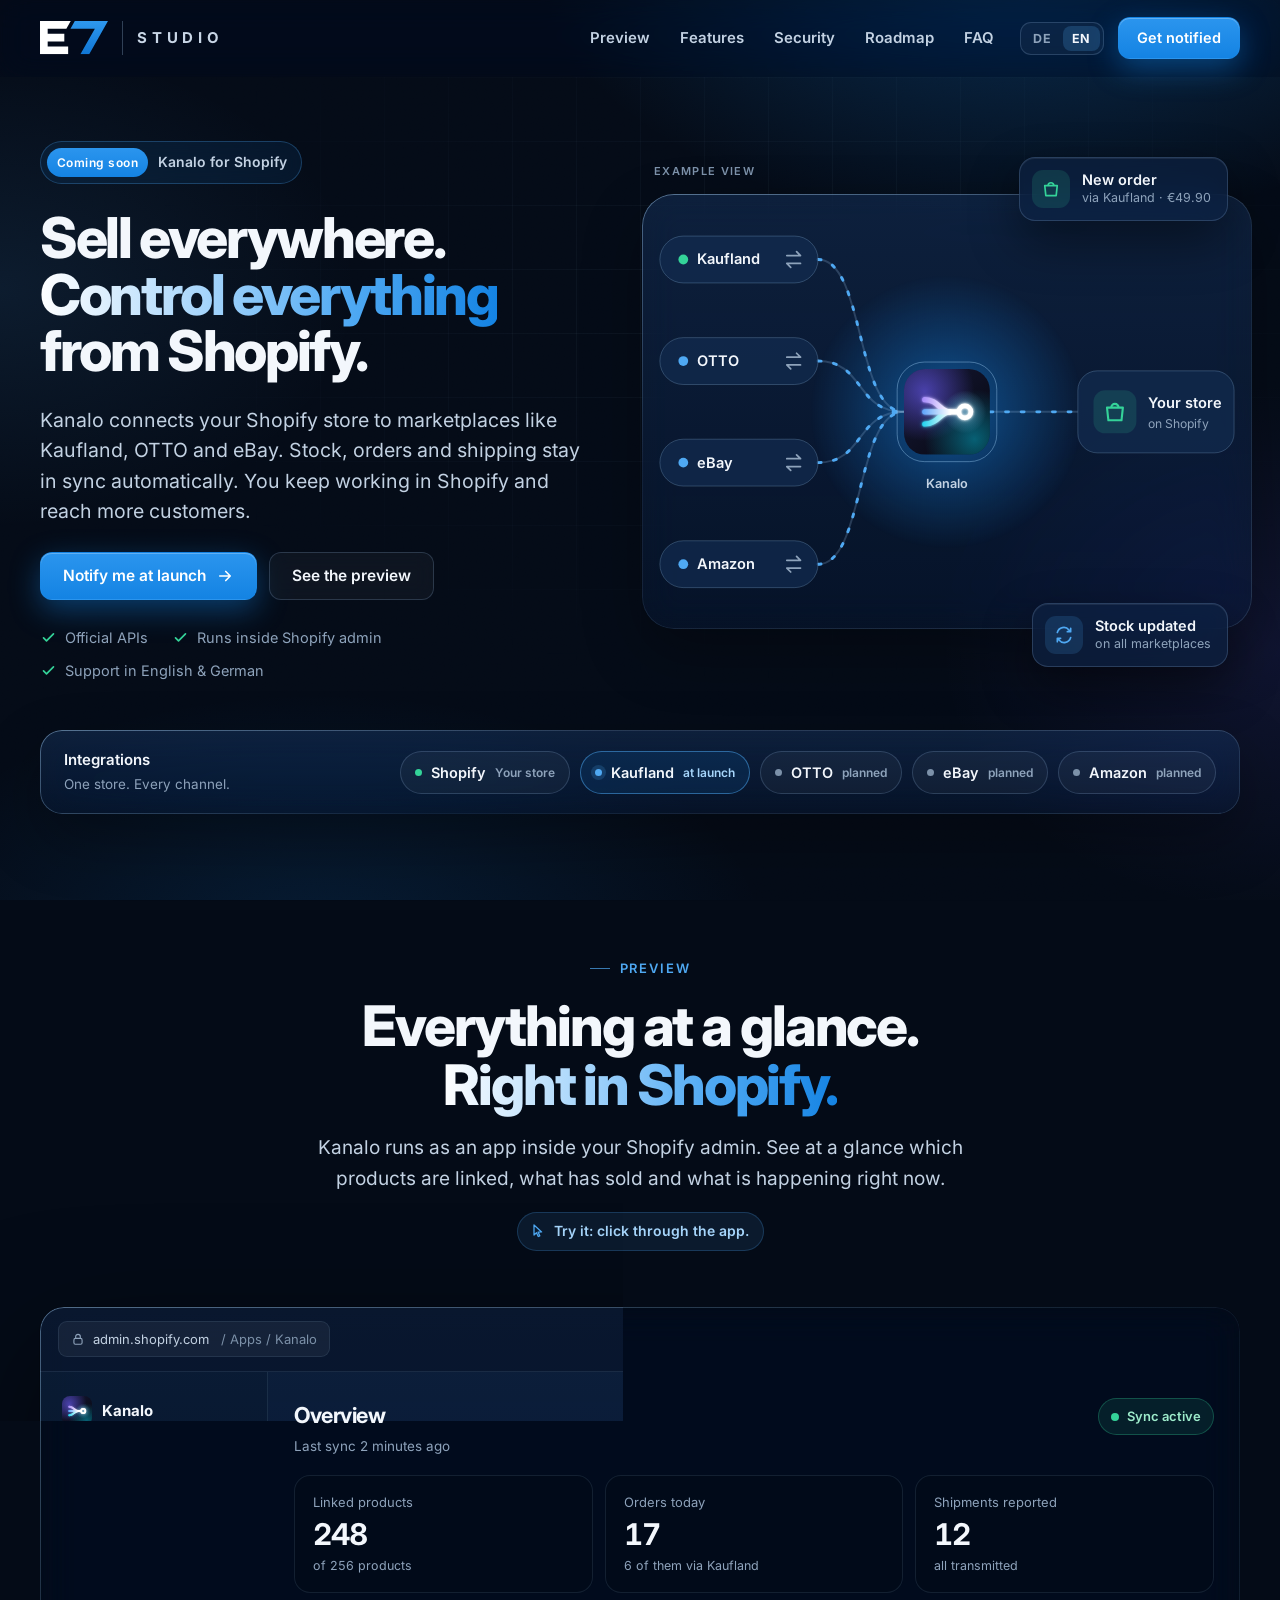
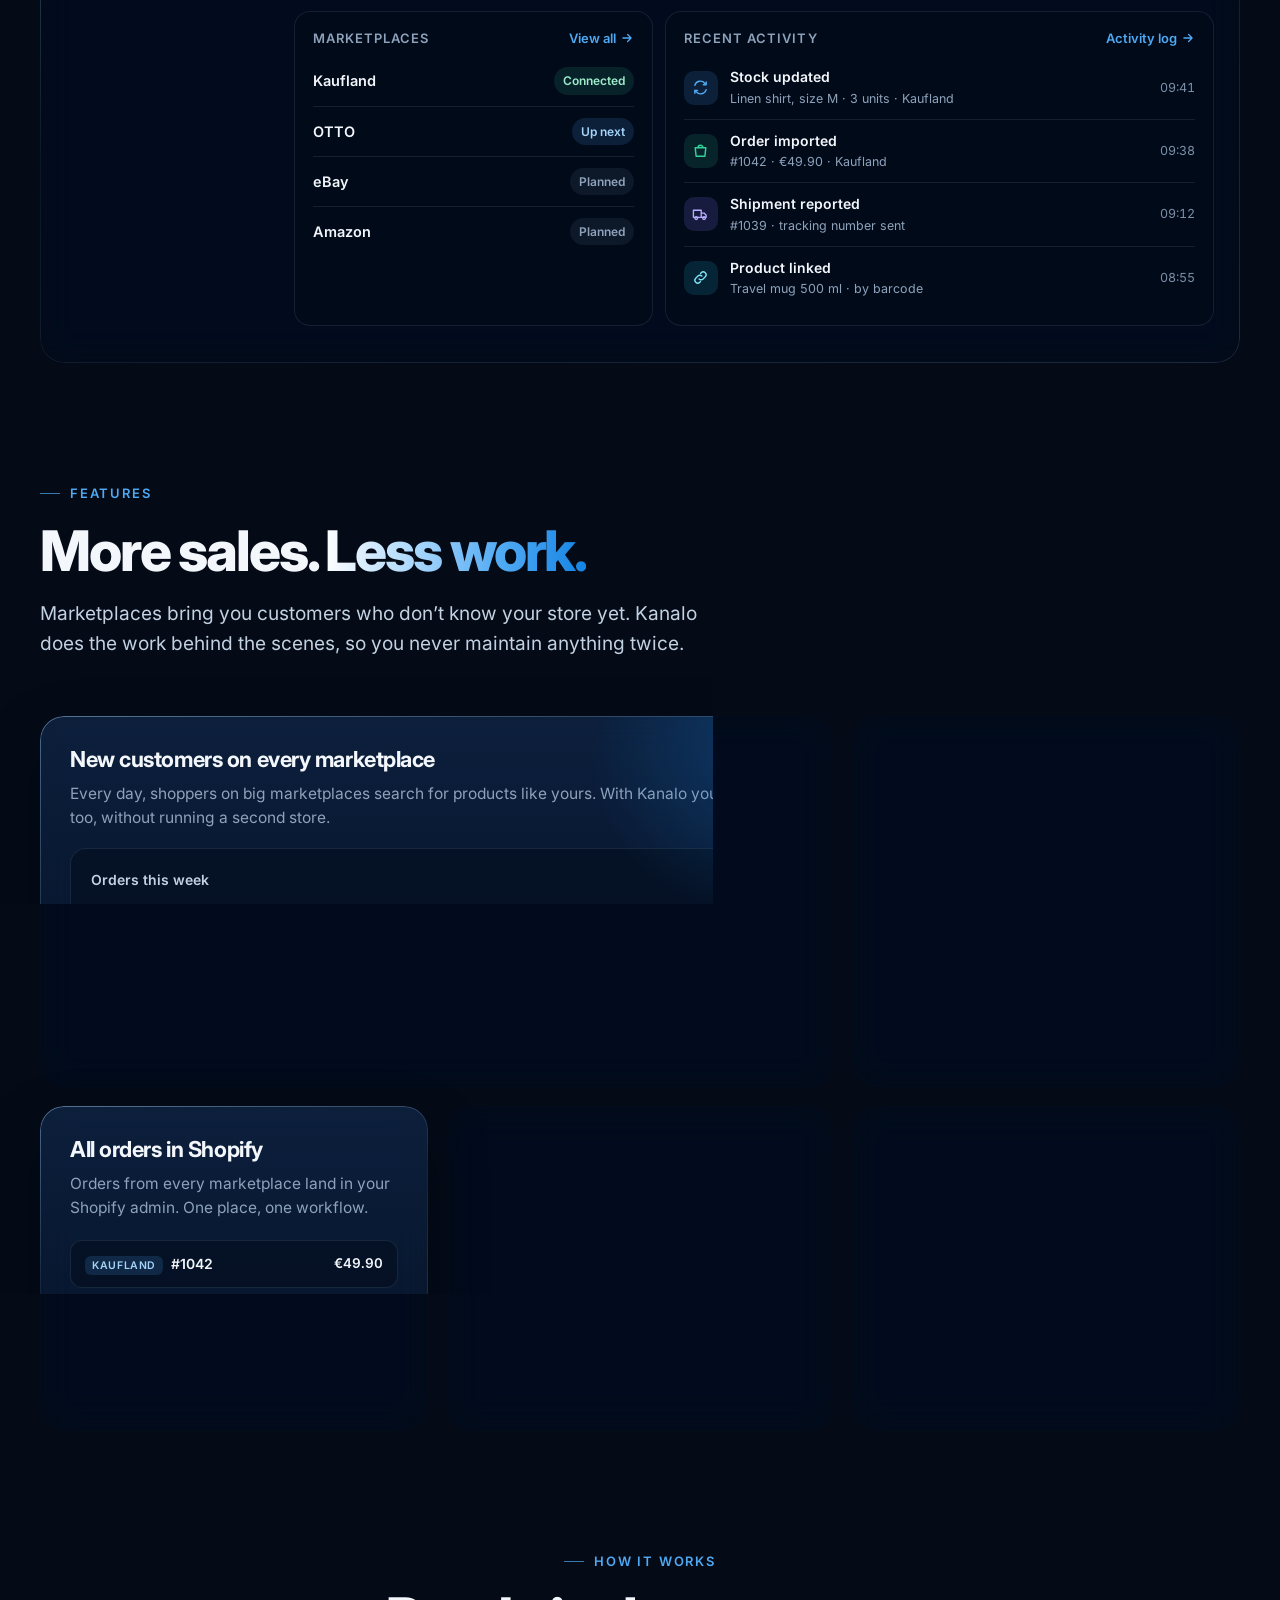
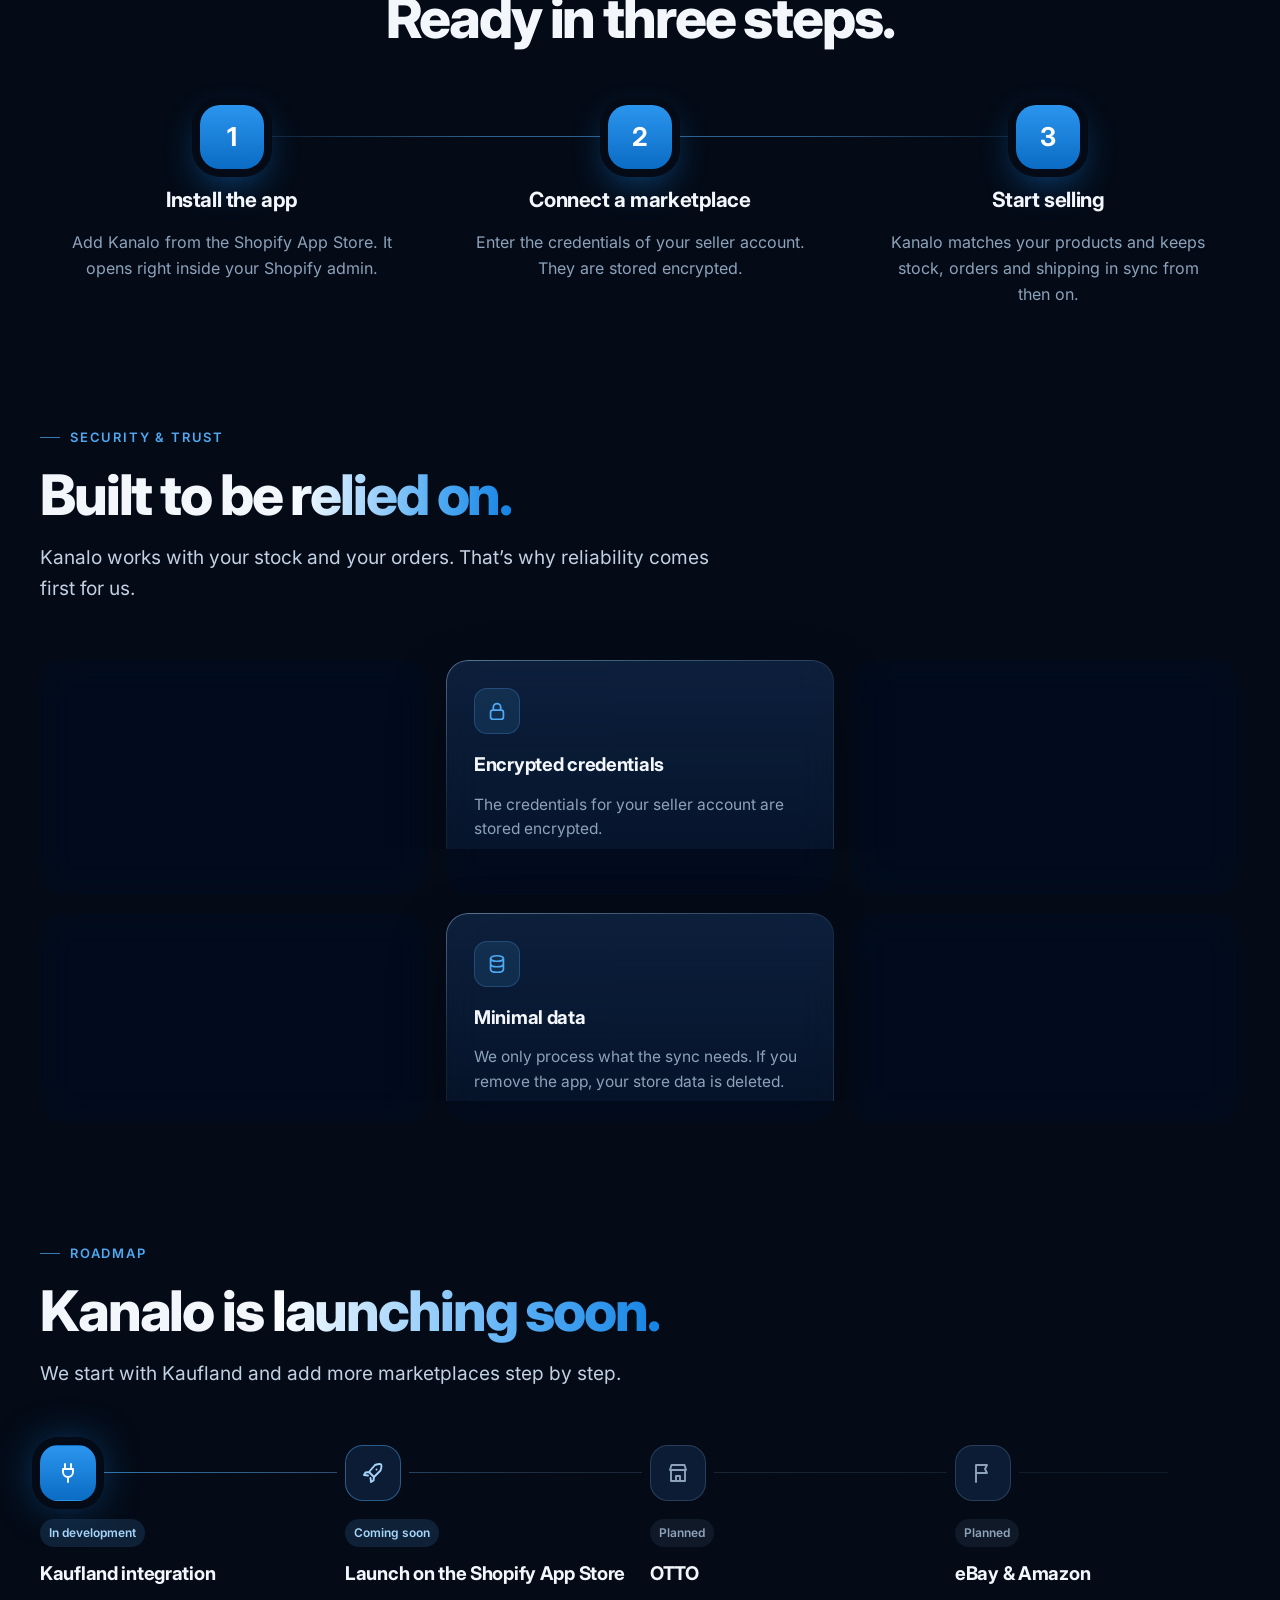
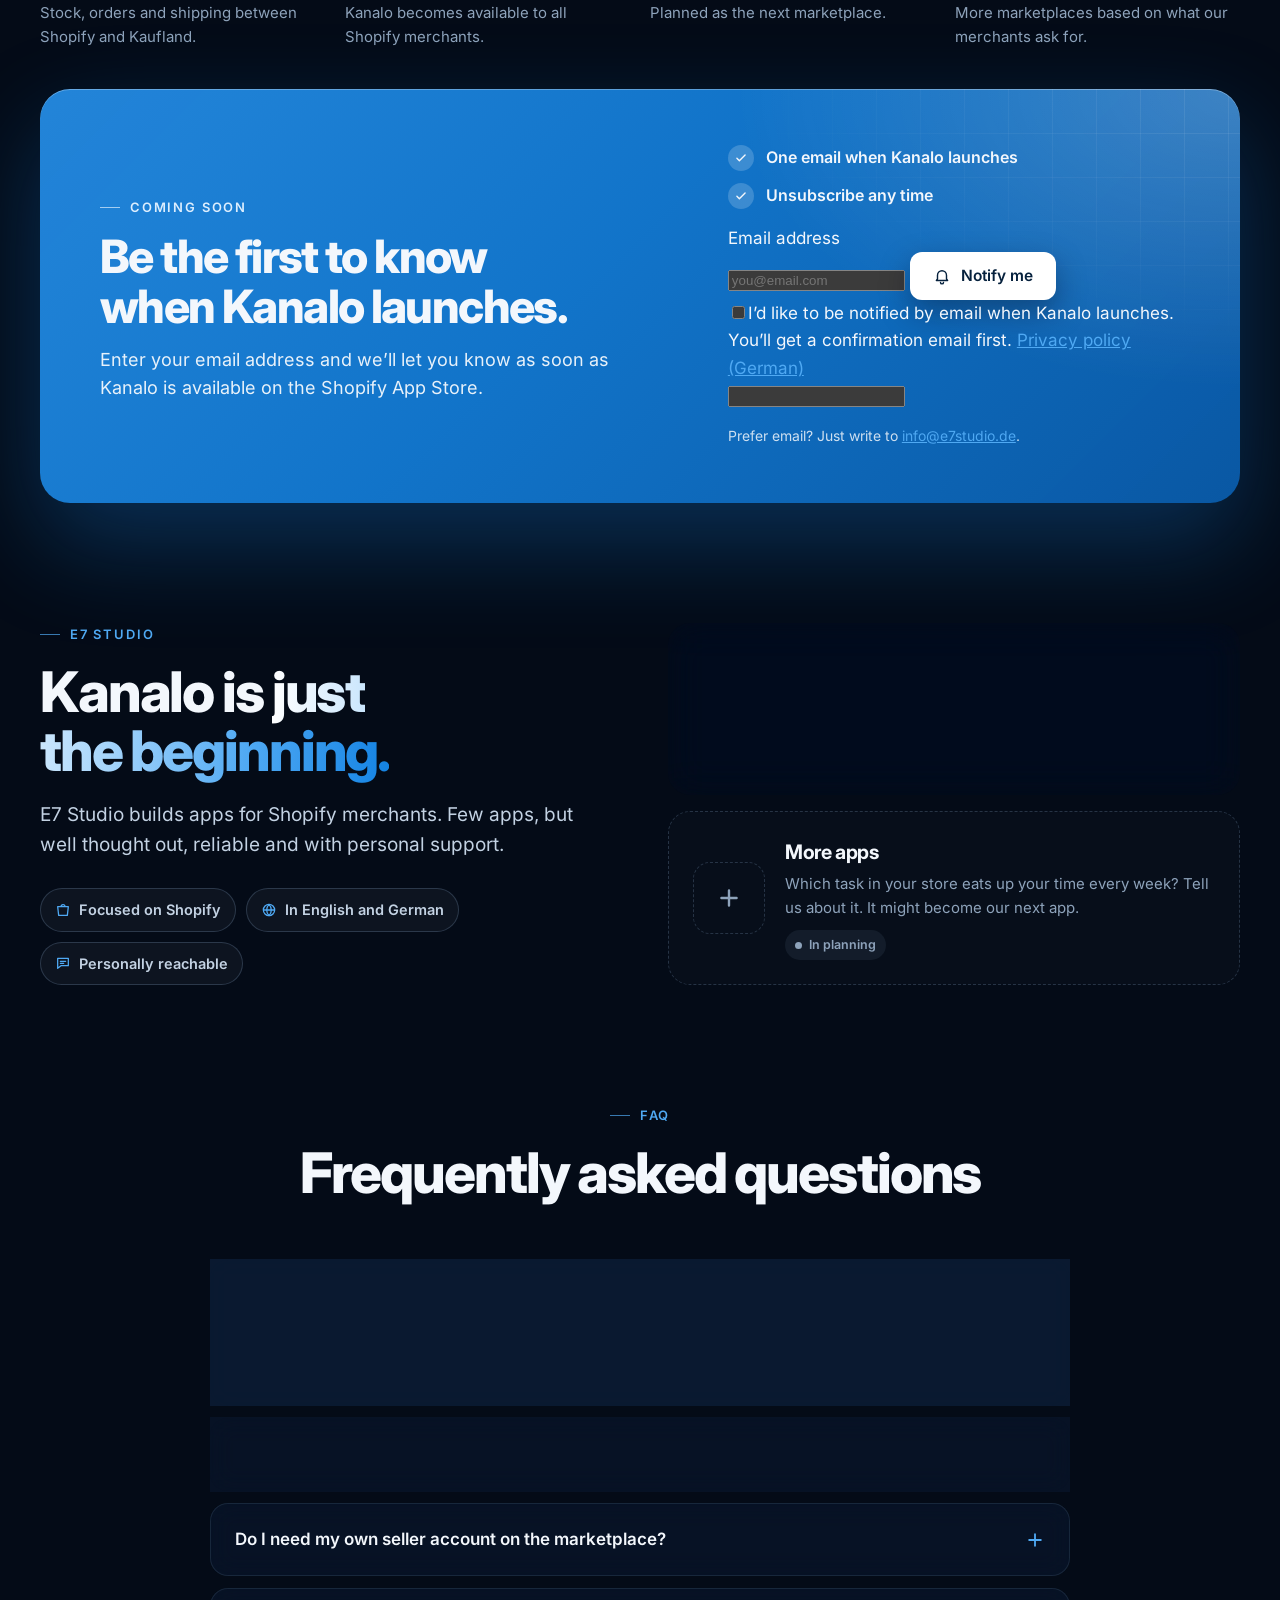
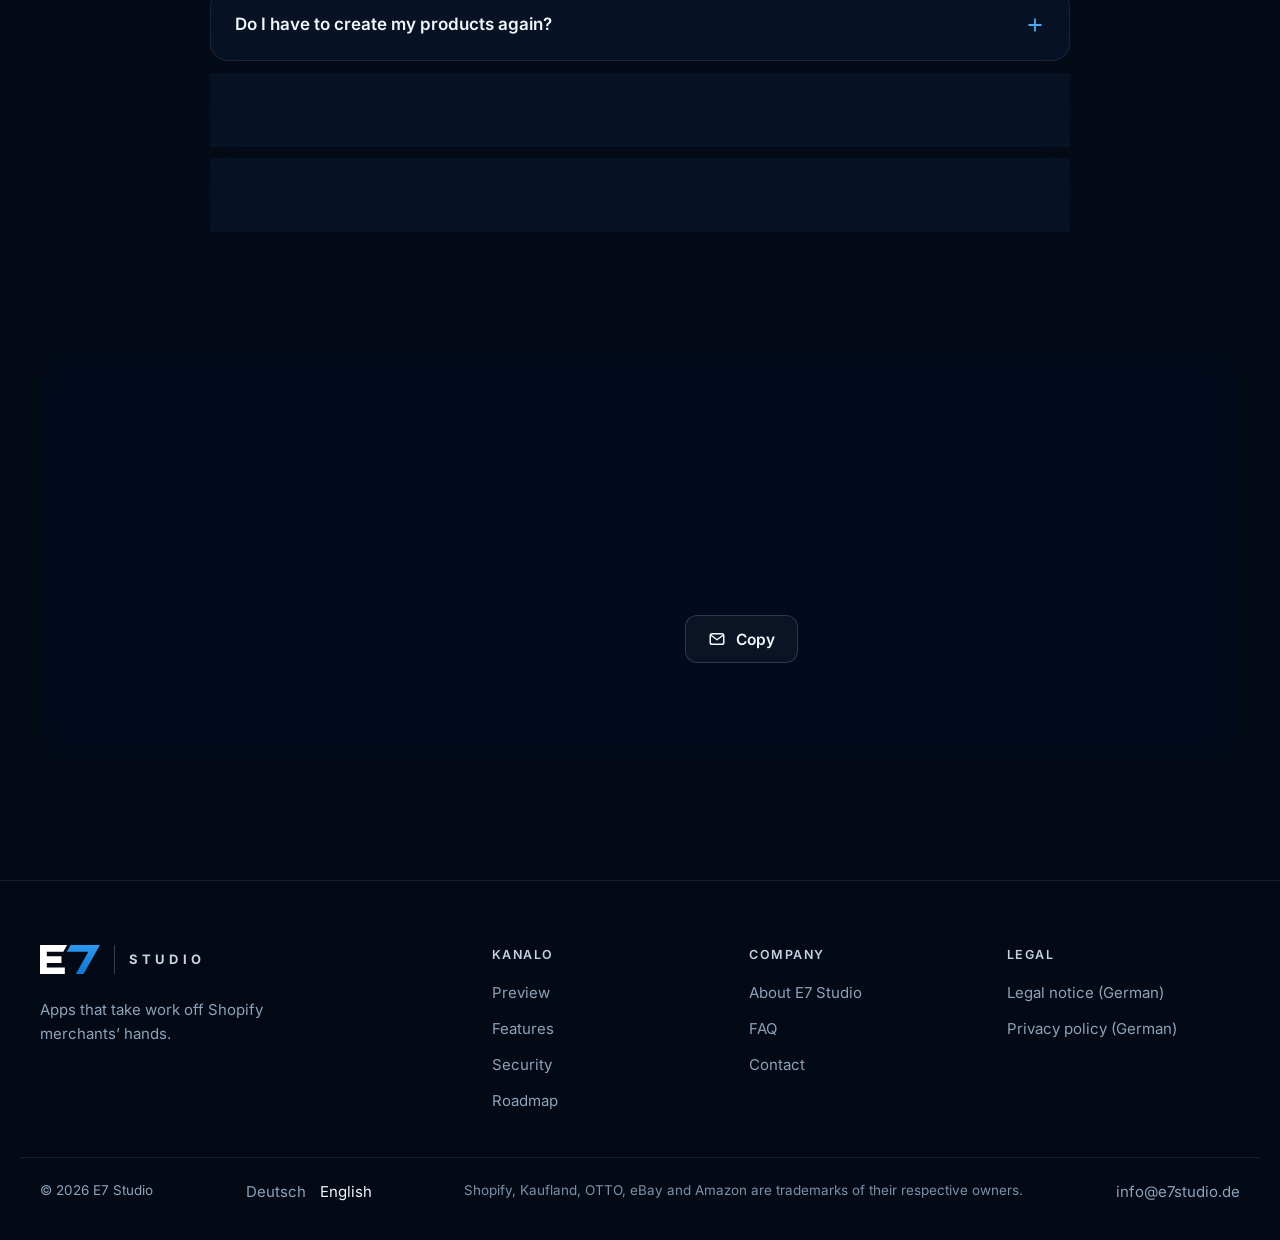
==== commit e519f5be: "Update index.html" ====
--- a/en/index.html
+++ b/en/index.html
@@ -88,6 +88,7 @@
         <span>Studio</span>
       </a>
       <div class="nav__links">
+        <a href="#preview">Preview</a>
         <a href="#features">Features</a>
         <a href="#security">Security</a>
         <a href="#roadmap">Roadmap</a>
@@ -576,15 +577,25 @@
         <div>
           <span class="eyebrow">Coming soon</span>
           <h2>Be the first to know when Kanalo launches.</h2>
-          <p>Drop us a line and we’ll let you know as soon as Kanalo is available on the Shopify App Store.</p>
+          <p>Enter your email address and we’ll let you know as soon as Kanalo is available on the Shopify App Store.</p>
         </div>
         <div class="start__side">
           <ul class="start__list">
-            <li><i><svg aria-hidden="true"><use href="#i-check"/></svg></i>A personal note at launch</li>
-            <li><i><svg aria-hidden="true"><use href="#i-check"/></svg></i>No newsletter, no ads</li>
+            <li><i><svg aria-hidden="true"><use href="#i-check"/></svg></i>One email when Kanalo launches</li>
+            <li><i><svg aria-hidden="true"><use href="#i-check"/></svg></i>Unsubscribe any time</li>
           </ul>
-          <a class="btn btn--white" href="mailto:info@e7studio.de?subject=Kanalo%20%E2%80%93%20Launch%20notification&amp;body=Hi%20E7%20Studio%2C%0A%0Aplease%20let%20me%20know%20when%20Kanalo%20is%20available.%0A%0AMy%20store%3A%20%0AI%20sell%20on%3A%20"><svg aria-hidden="true"><use href="#i-bell"/></svg>Notify me at launch</a>
-          <p class="start__note">Opens your email app with a ready-made message. If that doesn’t work, just write to info@e7studio.de.</p>
+          <form class="signup" id="signup" method="POST" action="https://20b92ca9.sibforms.com/serve/[base64]">
+            <label class="sr-only" for="signup-email">Email address</label>
+            <div class="signup__row">
+              <input id="signup-email" name="EMAIL" type="email" inputmode="email" autocomplete="email" placeholder="you@email.com" required>
+              <button class="btn btn--white" type="submit" data-busy="Sending …"><svg aria-hidden="true"><use href="#i-bell"/></svg>Notify me</button>
+            </div>
+            <label class="signup__consent"><input type="checkbox" required><span>I’d like to be notified by email when Kanalo launches. You’ll get a confirmation email first. <a href="/datenschutz.html#warteliste" hreflang="de">Privacy policy (German)</a></span></label>
+            <div class="signup__hp" aria-hidden="true"><input type="text" name="email_address_check" value="" tabindex="-1" autocomplete="off"></div>
+            <input type="hidden" name="locale" value="en">
+            <input type="hidden" name="html_type" value="simple">
+          </form>
+          <p class="start__note">Prefer email? Just write to <a href="mailto:info@e7studio.de">info@e7studio.de</a>.</p>
         </div>
       </div>
     </div>
@@ -876,5 +887,16 @@
   }
 })();
 </script>
+<script>
+(function () {
+  var f = document.getElementById('signup');
+  if (!f) return;
+  var b = f.querySelector('button[type="submit"]'), t = b.lastChild, label = t.textContent;
+  f.addEventListener('submit', function () {
+    setTimeout(function () { b.disabled = true; b.setAttribute('aria-busy', 'true'); t.textContent = b.getAttribute('data-busy'); }, 0);
+  });
+  window.addEventListener('pageshow', function () { b.disabled = false; b.removeAttribute('aria-busy'); t.textContent = label; });
+})();
+</script>
 </body>
 </html>
--- a/assets/style.css
+++ b/assets/style.css
@@ -160,13 +160,13 @@
 @keyframes tip-in { from { opacity: 0; transform: translate(-50%, 16px); } }
 .nav__cta svg { display: none; }
 
-.logo { display: inline-flex; align-items: baseline; gap: 10px; text-decoration: none; }
-.logo svg { display: block; flex-shrink: 0; width: 48px; height: auto; }
+.logo { display: inline-flex; align-items: stretch; gap: 14px; text-decoration: none; }
+.logo svg { display: block; flex-shrink: 0; width: 68px; height: auto; align-self: center; }
 .logo span {
-  font-family: var(--font-body); font-weight: 600; font-size: 31px; line-height: 1;
-  letter-spacing: -0.03em; padding-right: .05em;
-  background: linear-gradient(90deg, #FFFFFF 0%, #BFE0FB 40%, #2E98EE 100%);
-  -webkit-background-clip: text; background-clip: text; -webkit-text-fill-color: transparent; color: #FFFFFF;
+  display: flex; align-items: center; padding-left: 14px;
+  border-left: 1.5px solid rgba(160, 190, 225, 0.30);
+  font-family: var(--font-body); font-weight: 700; font-size: 15px; line-height: 1;
+  letter-spacing: .32em; text-transform: uppercase; color: #C9D6E6;
 }
 
 /* Handy-Menü */
@@ -657,8 +657,8 @@
 .footer { border-top: 1px solid var(--line); color: var(--ink-3); background: rgba(4, 11, 23, 0.55); }
 .footer__top { display: grid; grid-template-columns: minmax(0, 1.1fr) minmax(0, 2fr); gap: 40px; padding-block: 64px 44px; }
 .footer__brand p { margin-top: 16px; font-size: 15px; max-width: 22em; }
-.footer .logo svg { width: 40px; }
-.footer .logo span { font-size: 26px; }
+.footer .logo svg { width: 60px; }
+.footer .logo span { font-size: 13px; }
 .footer__cols { display: grid; grid-template-columns: repeat(3, minmax(0, 1fr)); gap: 24px; }
 .footer__cols div { display: flex; flex-direction: column; gap: 12px; min-width: 0; }
 .footer__cols h4 { font-family: var(--font-body); font-size: 12.5px; font-weight: 600; letter-spacing: .12em; text-transform: uppercase; color: var(--ink-2); margin-bottom: 4px; }
@@ -771,8 +771,9 @@
   .langtip { flex-wrap: wrap; row-gap: 8px; }
   .langtip span { flex: 1 1 calc(100% - 80px); }
   .menu { display: block; }
-  .logo svg { width: 42px; }
-  .logo span { font-size: 27px; }
+  .logo { gap: 10px; }
+  .logo svg { width: 54px; }
+  .logo span { font-size: 12px; padding-left: 10px; letter-spacing: .28em; }
   .hero__lead { font-size: 18px; }
   .hub { display: flex; flex-direction: column; gap: 12px; padding: 8px 0 0; }
   .hub__plate { inset: 0 0 auto; height: 0; }
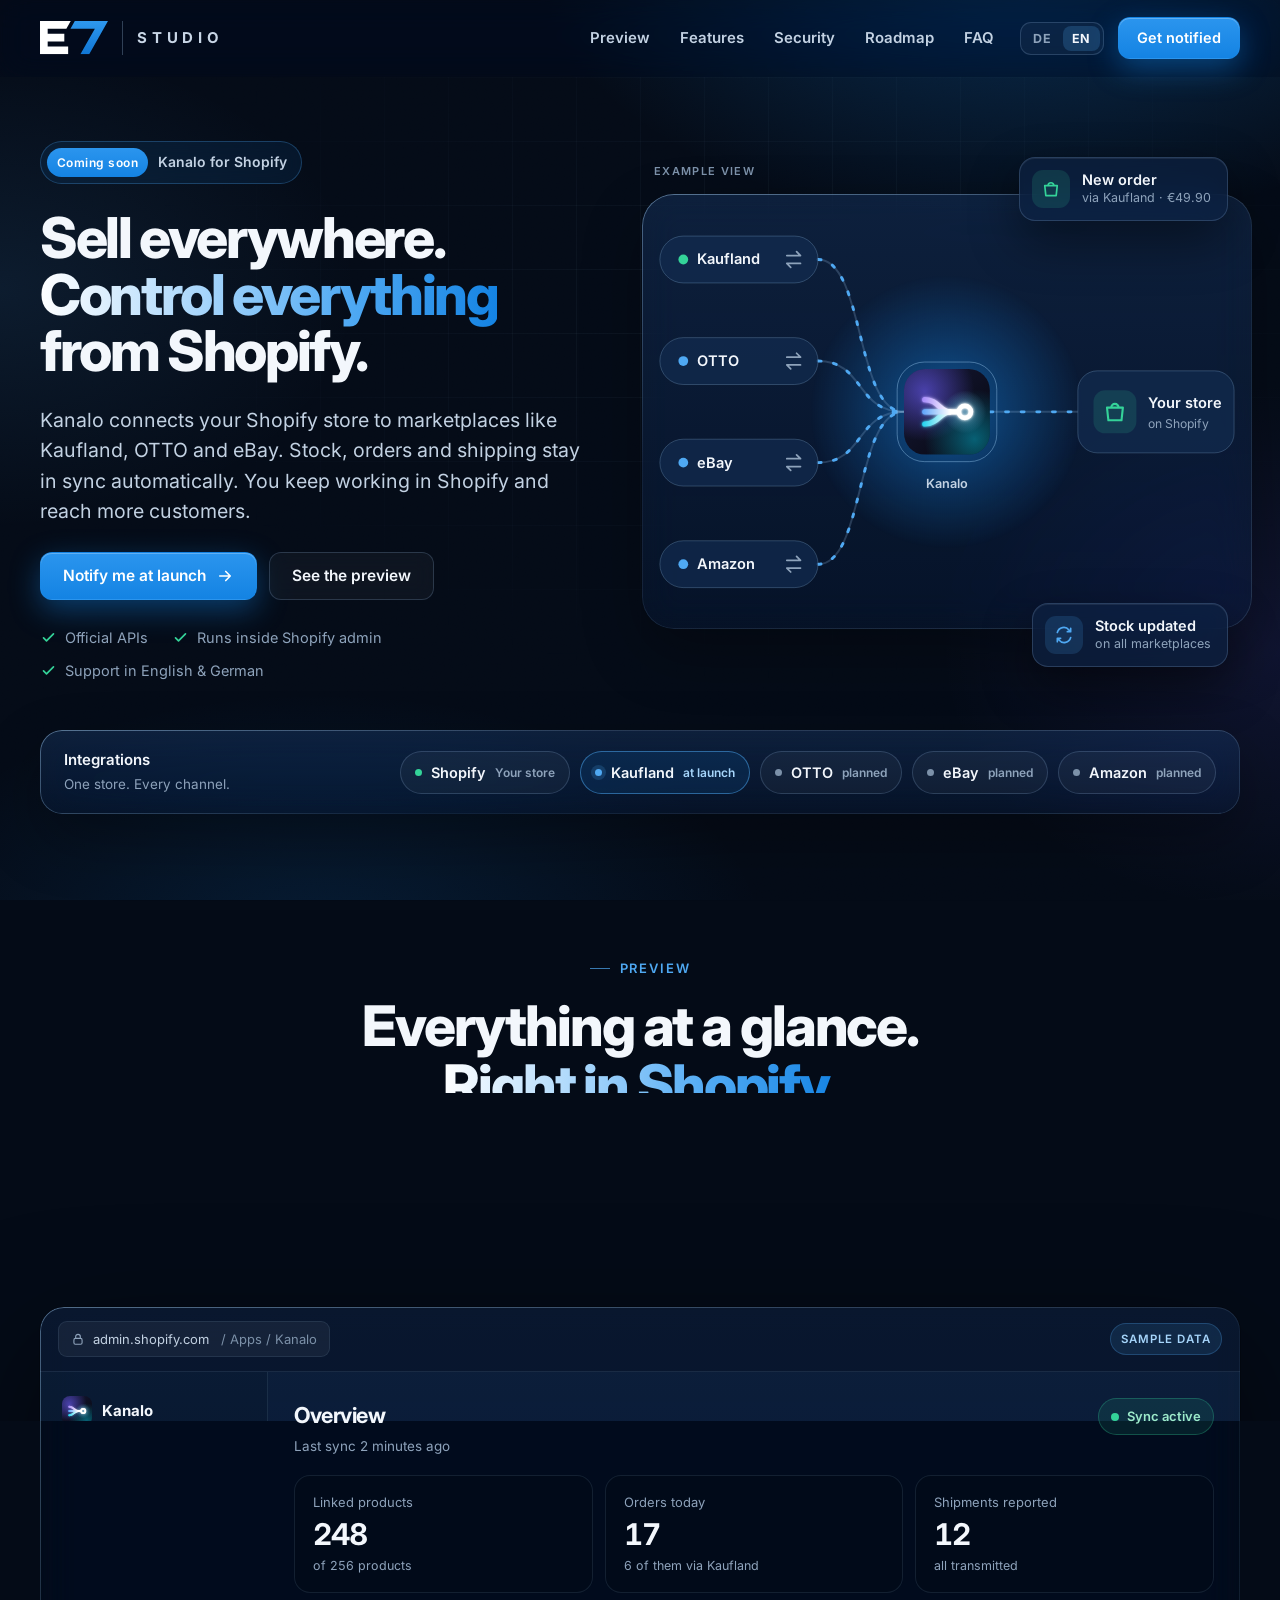
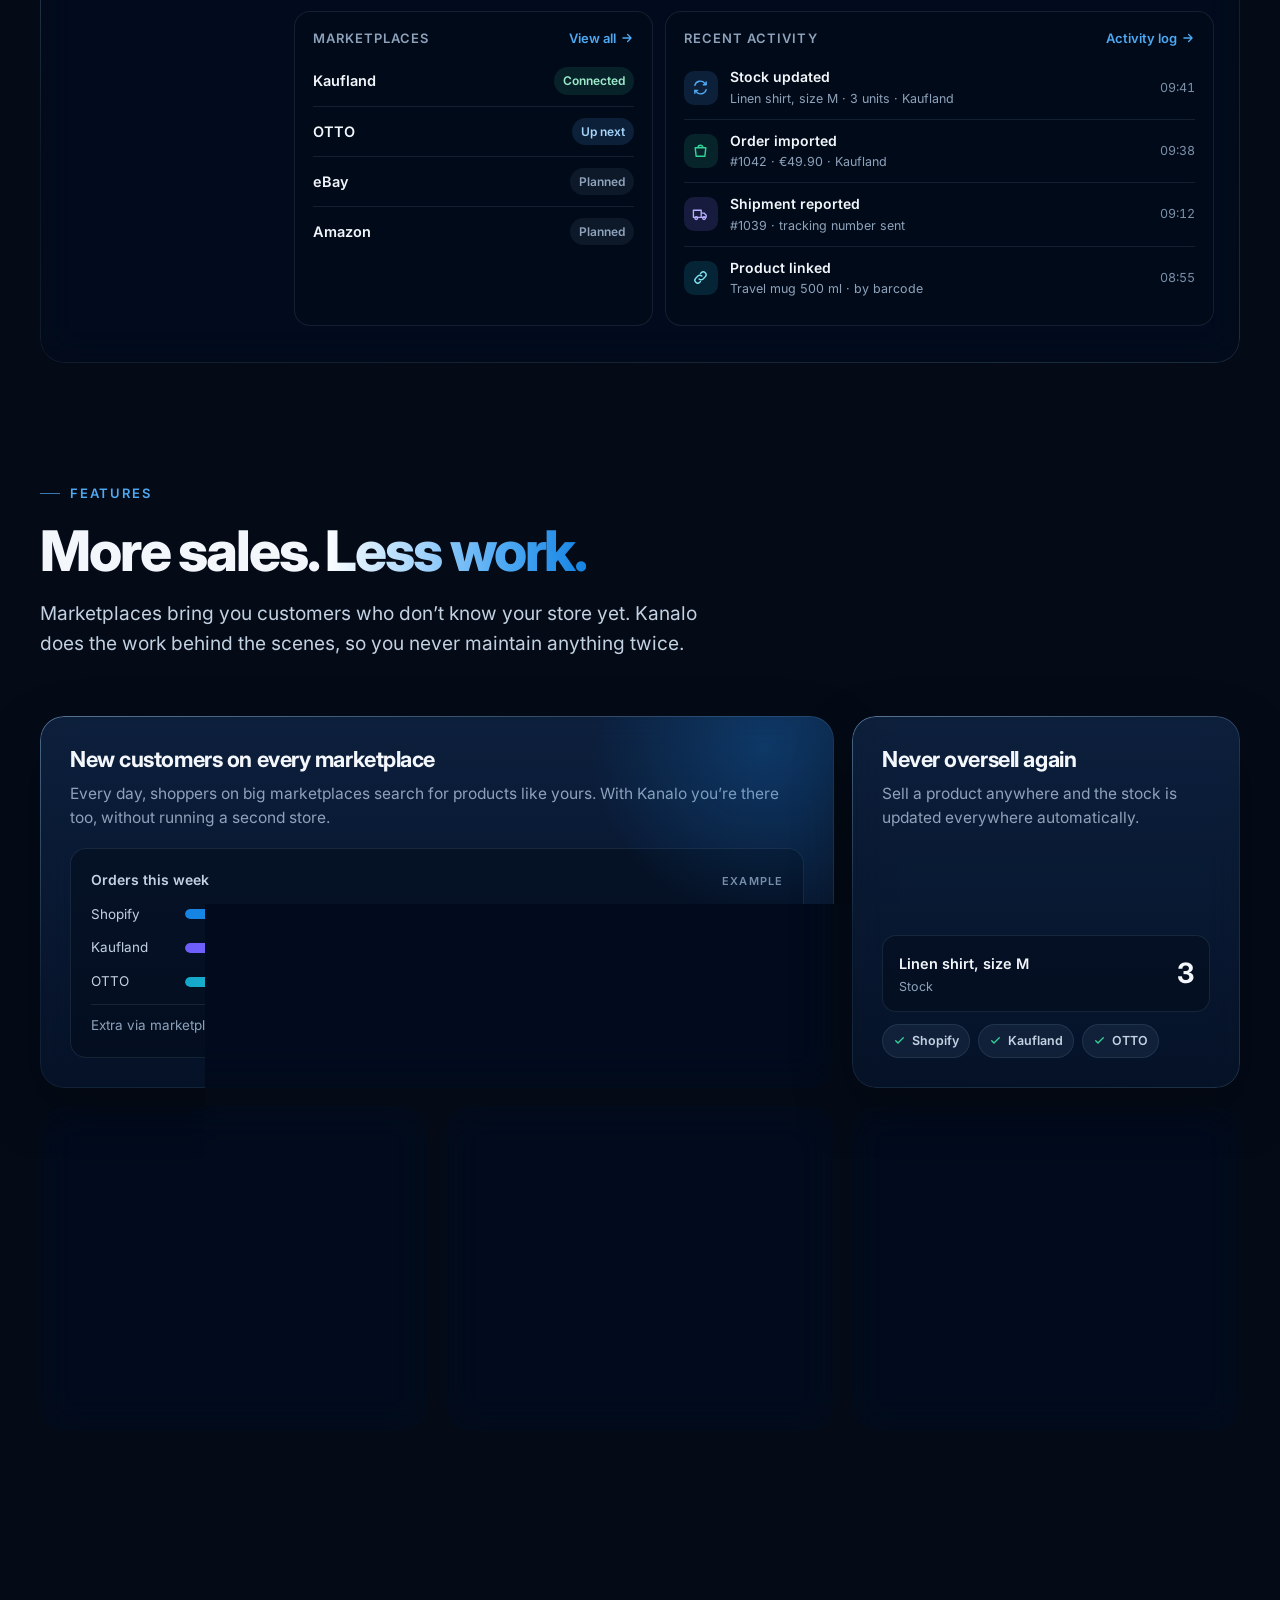
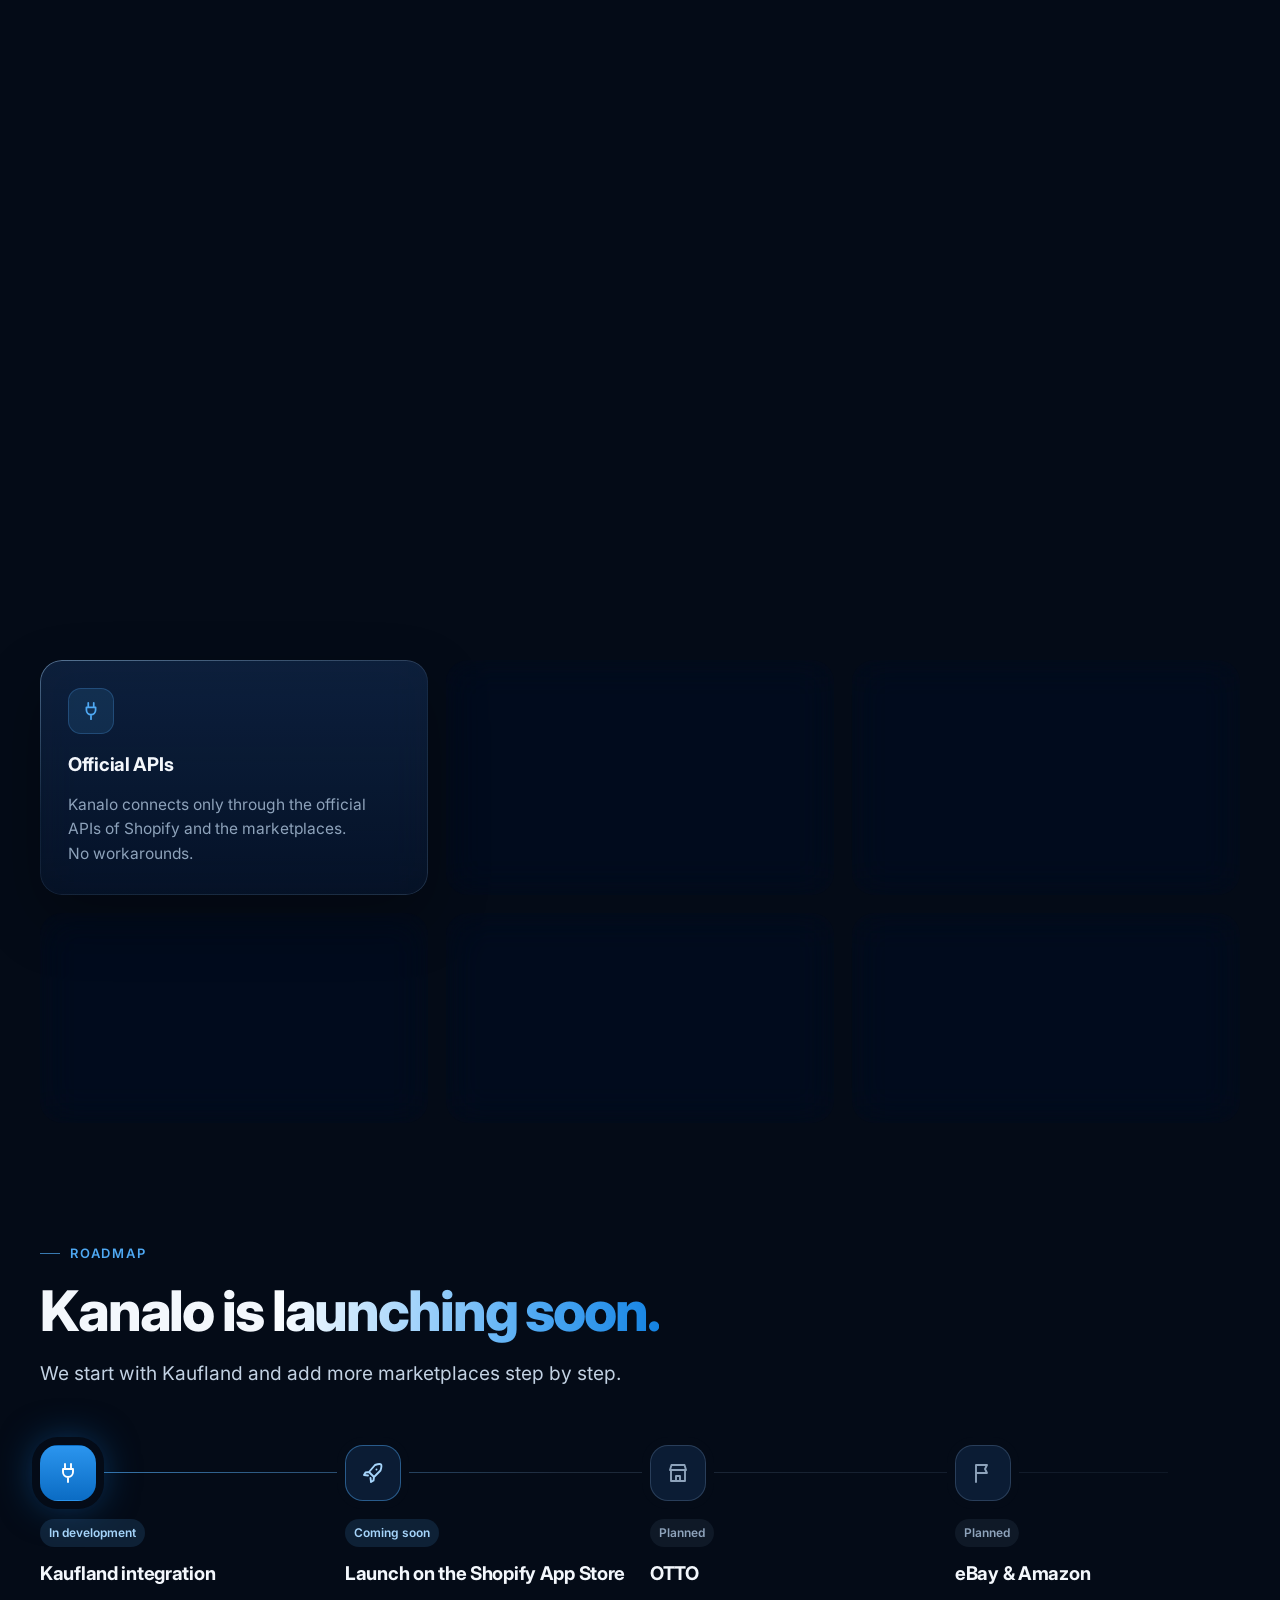
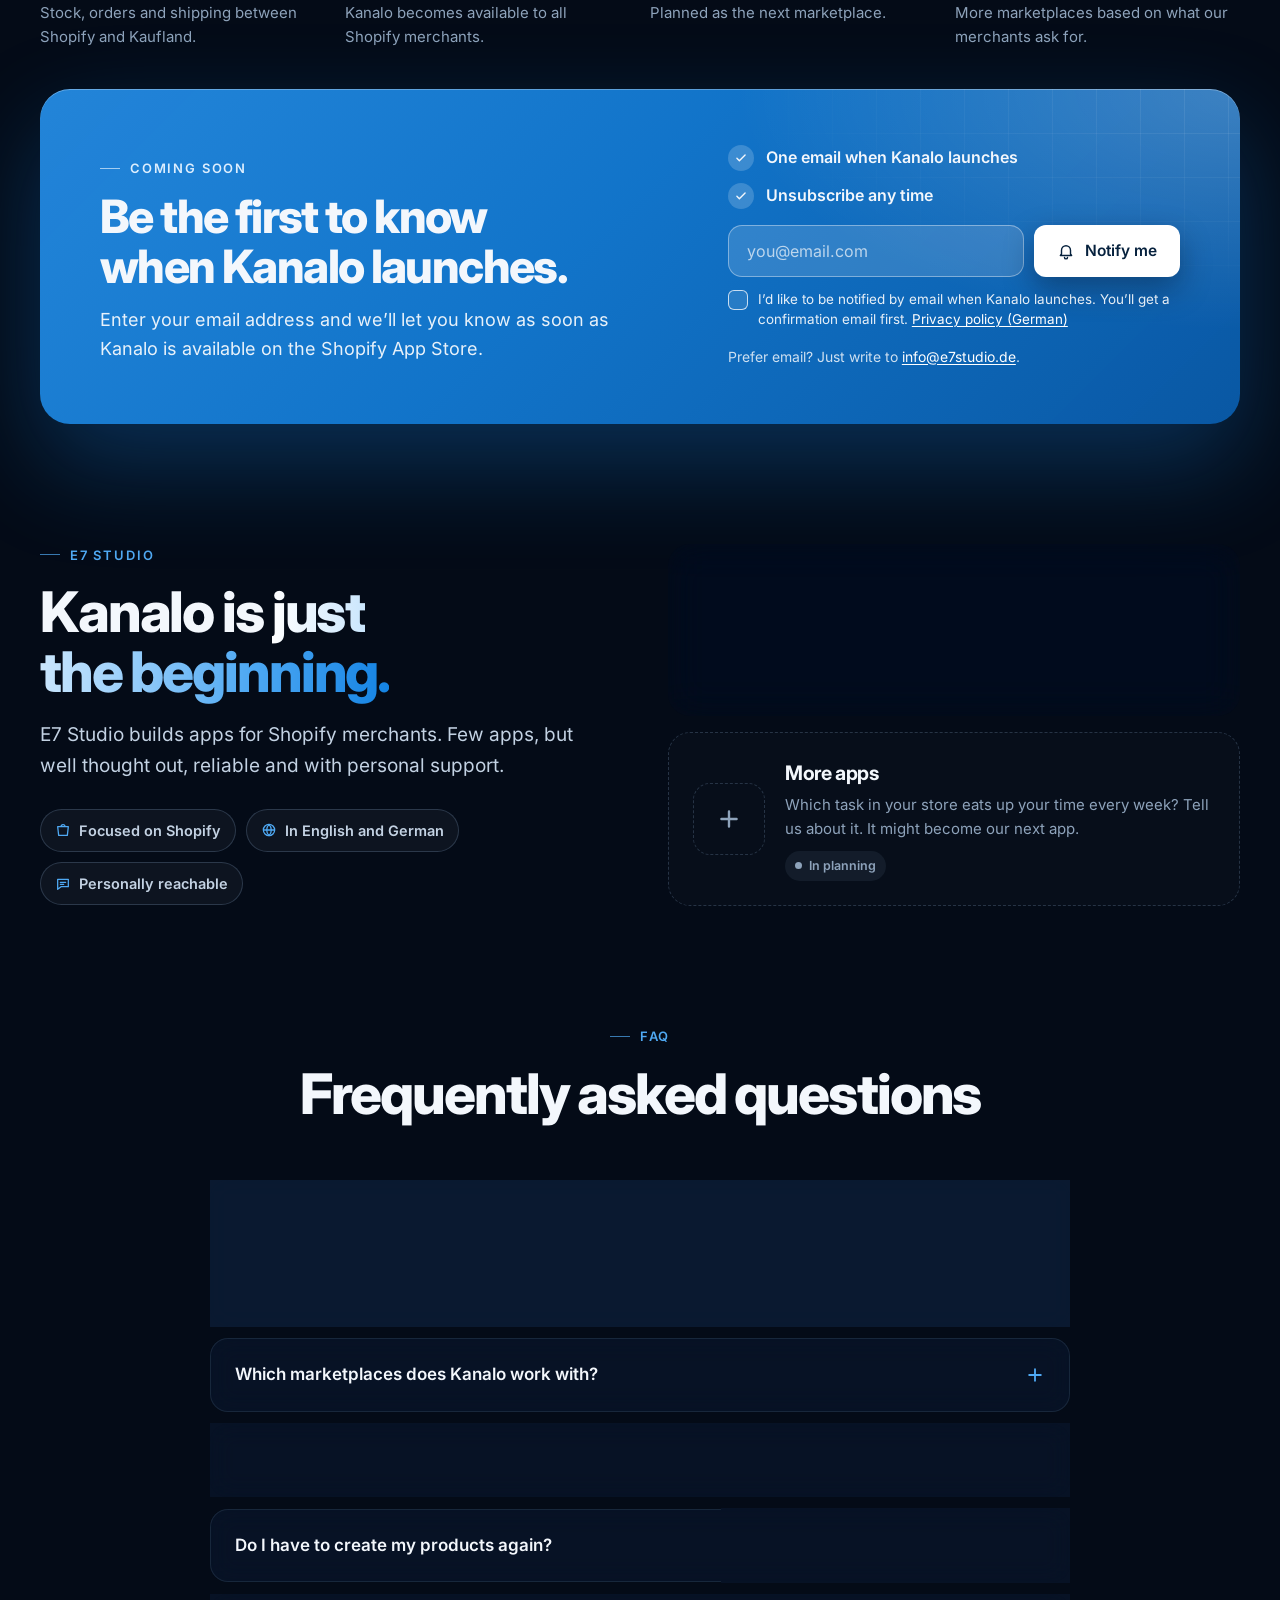
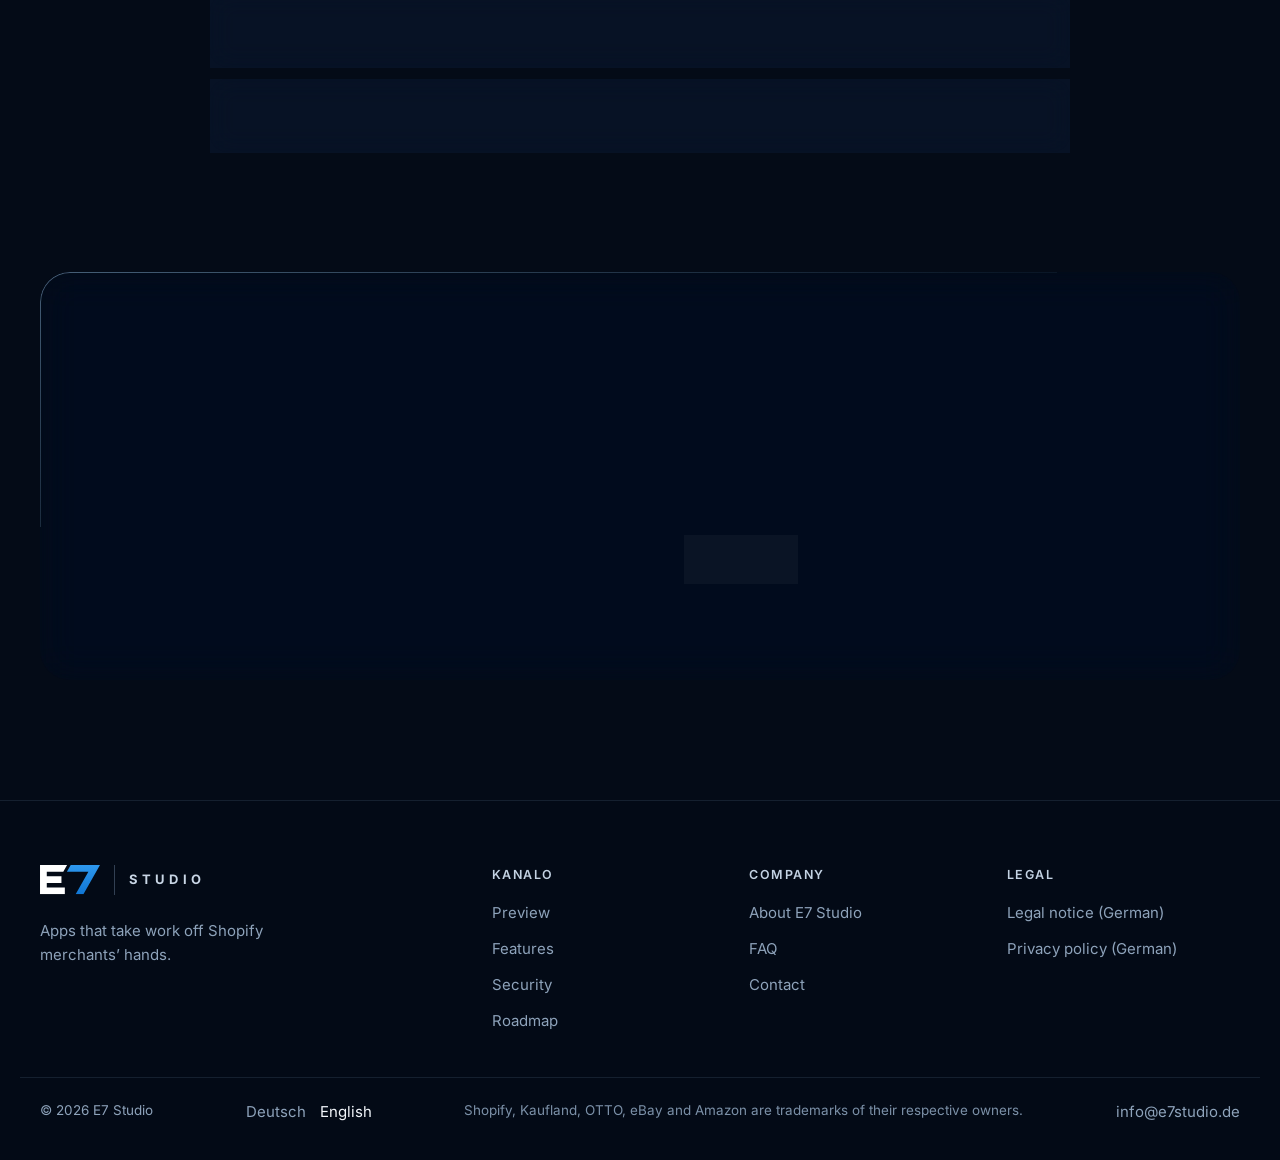
==== commit 01a015d7: "Update index.html" ====
--- a/en/index.html
+++ b/en/index.html
@@ -645,7 +645,7 @@
       <div class="faq reveal">
         <details open>
           <summary>When will Kanalo be available?<svg aria-hidden="true"><use href="#i-plus"/></svg></summary>
-          <p>Kanalo is in development and launches first with the Kaufland integration. If you’d like to be notified at launch, write to us at info@e7studio.de.</p>
+          <p>Kanalo is in development and launches first with the Kaufland integration. <a href="#start">Sign up for the launch notification</a> and we’ll email you when it’s live.</p>
         </details>
         <details>
           <summary>Which marketplaces does Kanalo work with?<svg aria-hidden="true"><use href="#i-plus"/></svg></summary>
--- a/assets/style.css
+++ b/assets/style.css
@@ -609,6 +609,36 @@
 .start__list i { width: 26px; height: 26px; border-radius: 50%; display: grid; place-items: center; background: rgba(255, 255, 255, 0.18); flex-shrink: 0; }
 .start__list svg { width: 14px; height: 14px; }
 
+/* Anmeldeformular (Warteliste) */
+.sr-only { position: absolute; width: 1px; height: 1px; overflow: hidden; clip: rect(0 0 0 0); clip-path: inset(50%); white-space: nowrap; }
+.signup { width: 100%; display: flex; flex-direction: column; gap: 12px; position: relative; }
+.signup__row { display: flex; gap: 10px; }
+.signup input[type="email"] {
+  flex: 1; min-width: 0; height: 52px; padding: 0 18px; border-radius: 14px;
+  font: inherit; font-size: 16px; color: #FFFFFF;
+  background: rgba(255, 255, 255, 0.14); border: 1px solid rgba(255, 255, 255, 0.38);
+  transition: background .2s ease, border-color .2s ease;
+}
+.signup input[type="email"]::placeholder { color: rgba(255, 255, 255, 0.68); }
+.signup input[type="email"]:focus { background: rgba(255, 255, 255, 0.2); border-color: #FFFFFF; outline: none; }
+.signup input[type="email"]:focus-visible { outline: 2px solid #FFFFFF; outline-offset: 2px; }
+.signup input[type="email"]:user-invalid { border-color: #FFC2C2; }
+.signup .btn { height: 52px; flex-shrink: 0; }
+.signup .btn[aria-busy="true"] { opacity: .75; cursor: progress; }
+.signup__consent { display: flex; gap: 10px; align-items: flex-start; font-size: 13.5px; line-height: 1.5; color: rgba(255, 255, 255, 0.9); cursor: pointer; }
+.signup__consent input {
+  -webkit-appearance: none; appearance: none; width: 20px; height: 20px; margin: 1px 0 0; flex-shrink: 0; cursor: pointer;
+  border-radius: 6px; border: 1.5px solid rgba(255, 255, 255, 0.75); background: rgba(255, 255, 255, 0.1) center / 14px no-repeat;
+  transition: background-color .15s ease, border-color .15s ease;
+}
+.signup__consent input:checked {
+  border-color: #FFFFFF; background-color: #FFFFFF;
+  background-image: url("data:image/svg+xml,%3Csvg xmlns='http://www.w3.org/2000/svg' viewBox='0 0 24 24' fill='none' stroke='%231076D4' stroke-width='3.4' stroke-linecap='round' stroke-linejoin='round'%3E%3Cpath d='M5 12.5l4.5 4.5L19 7.5'/%3E%3C/svg%3E");
+}
+.signup__consent input:focus-visible { outline: 2px solid #FFFFFF; outline-offset: 2px; }
+.signup__consent a, .start__note a { color: #FFFFFF; text-decoration: underline; text-underline-offset: 2px; }
+.signup__hp { position: absolute; left: -9999px; top: auto; width: 1px; height: 1px; overflow: hidden; }
+
 /* ---------- Studio ---------- */
 .studio { display: grid; grid-template-columns: minmax(0, 1fr) minmax(0, 1fr); gap: 56px; align-items: center; }
 .studio .section__head { margin-bottom: 0; }
@@ -682,7 +712,9 @@
 .notfound__code { font-family: var(--font-display); font-size: clamp(96px, 18vw, 180px); font-weight: 800; line-height: 1; letter-spacing: -0.06em; }
 .notfound h1 { font-size: clamp(30px, 4vw, 44px); font-weight: 800; letter-spacing: -0.03em; }
 .notfound p { color: var(--ink-2); font-size: 19px; max-width: 28em; }
-.notfound .notfound__en { font-size: 15px; color: var(--ink-3); }
+.notfound .notfound__en { font-size: 15px; line-height: 1.55; color: var(--ink-3); max-width: 34em; }
+.notfound .notfound__en strong { color: var(--ink-2); }
+.legal [id] { scroll-margin-top: 96px; }
 
 /* ---------- Bewegung ---------- */
 @view-transition { navigation: auto; }
@@ -819,6 +851,9 @@
   .trust__item { padding: 24px; }
   .roadmap { grid-template-columns: minmax(0, 1fr); row-gap: 28px; }
   .start { padding: 32px 24px; border-radius: 24px; }
+  .signup__row { flex-direction: column; }
+  .signup input[type="email"] { flex: none; width: 100%; }
+  .signup .btn { width: 100%; justify-content: center; }
   .contact__card { padding: 44px 20px; border-radius: 24px; }
   .legal article { padding: 28px 22px; border-radius: 22px; }
   .footer__top { grid-template-columns: minmax(0, 1fr); gap: 32px; padding-block: 48px 32px; }
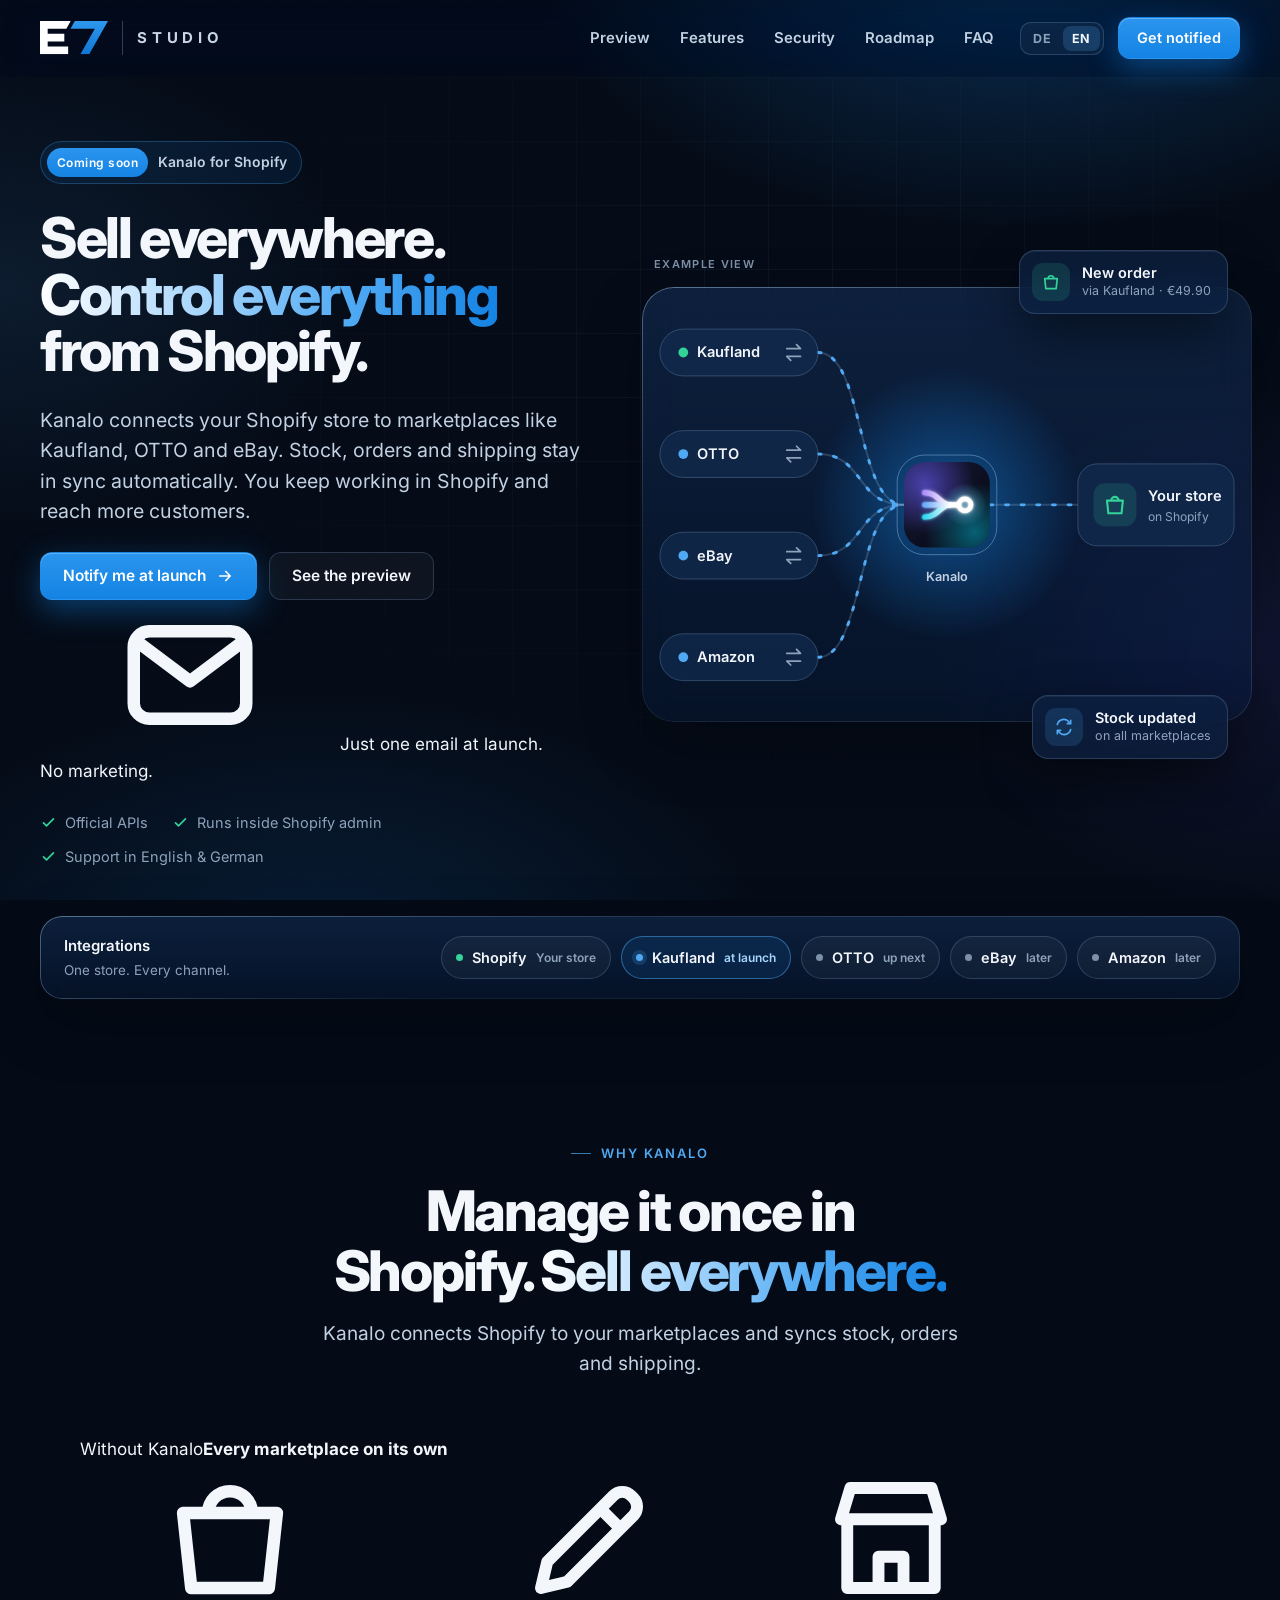
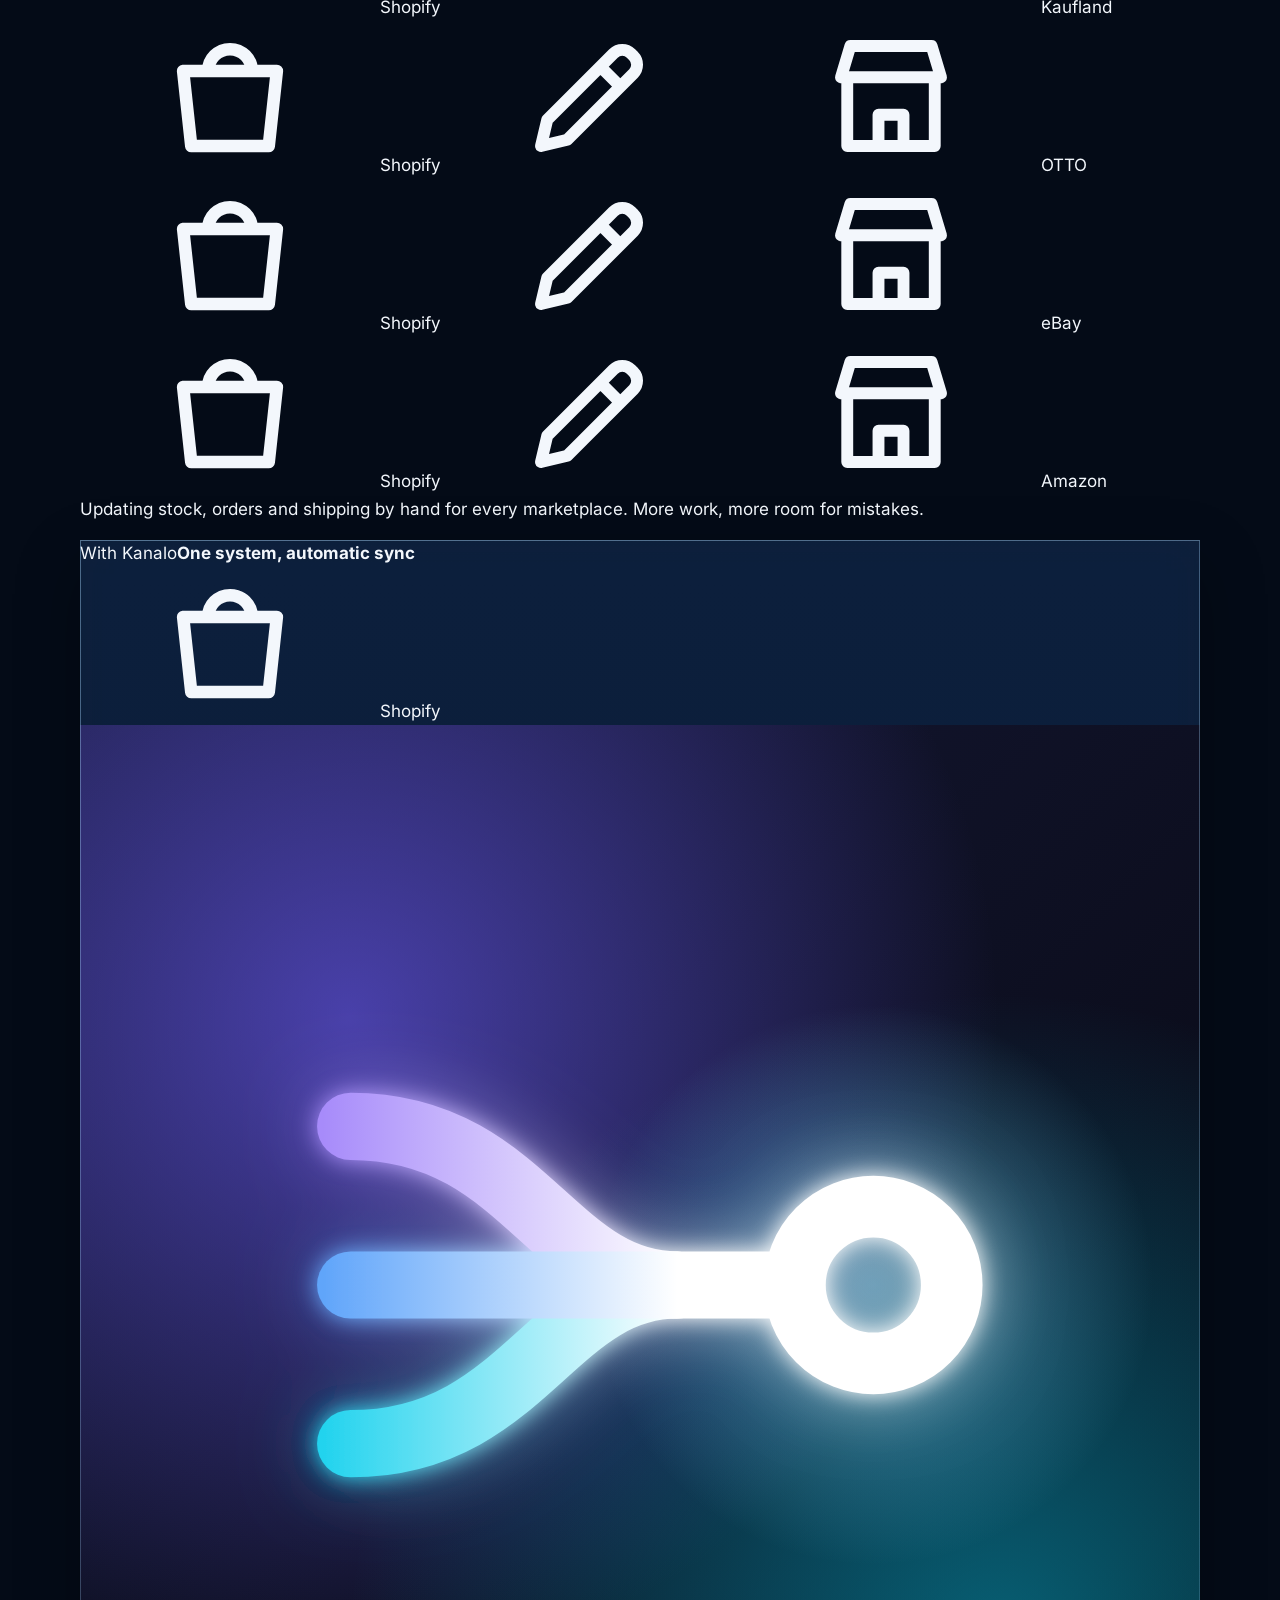
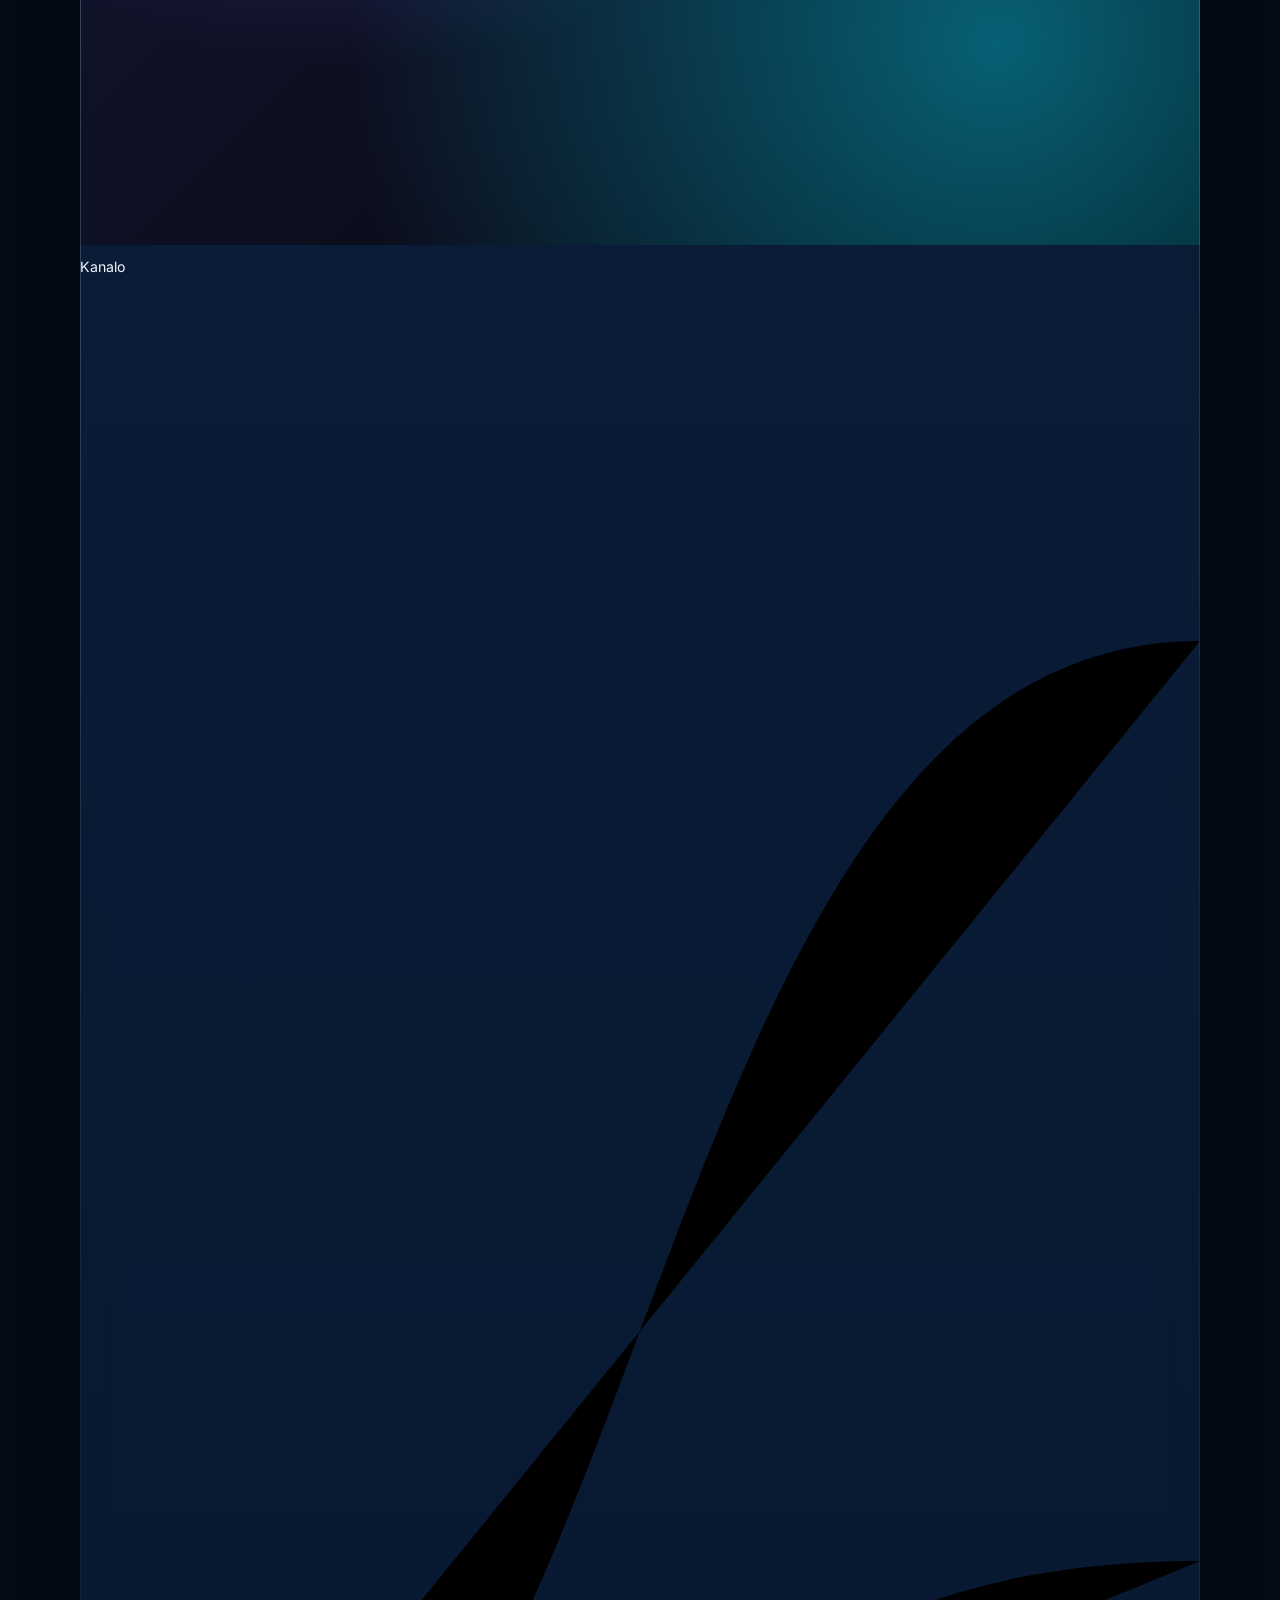
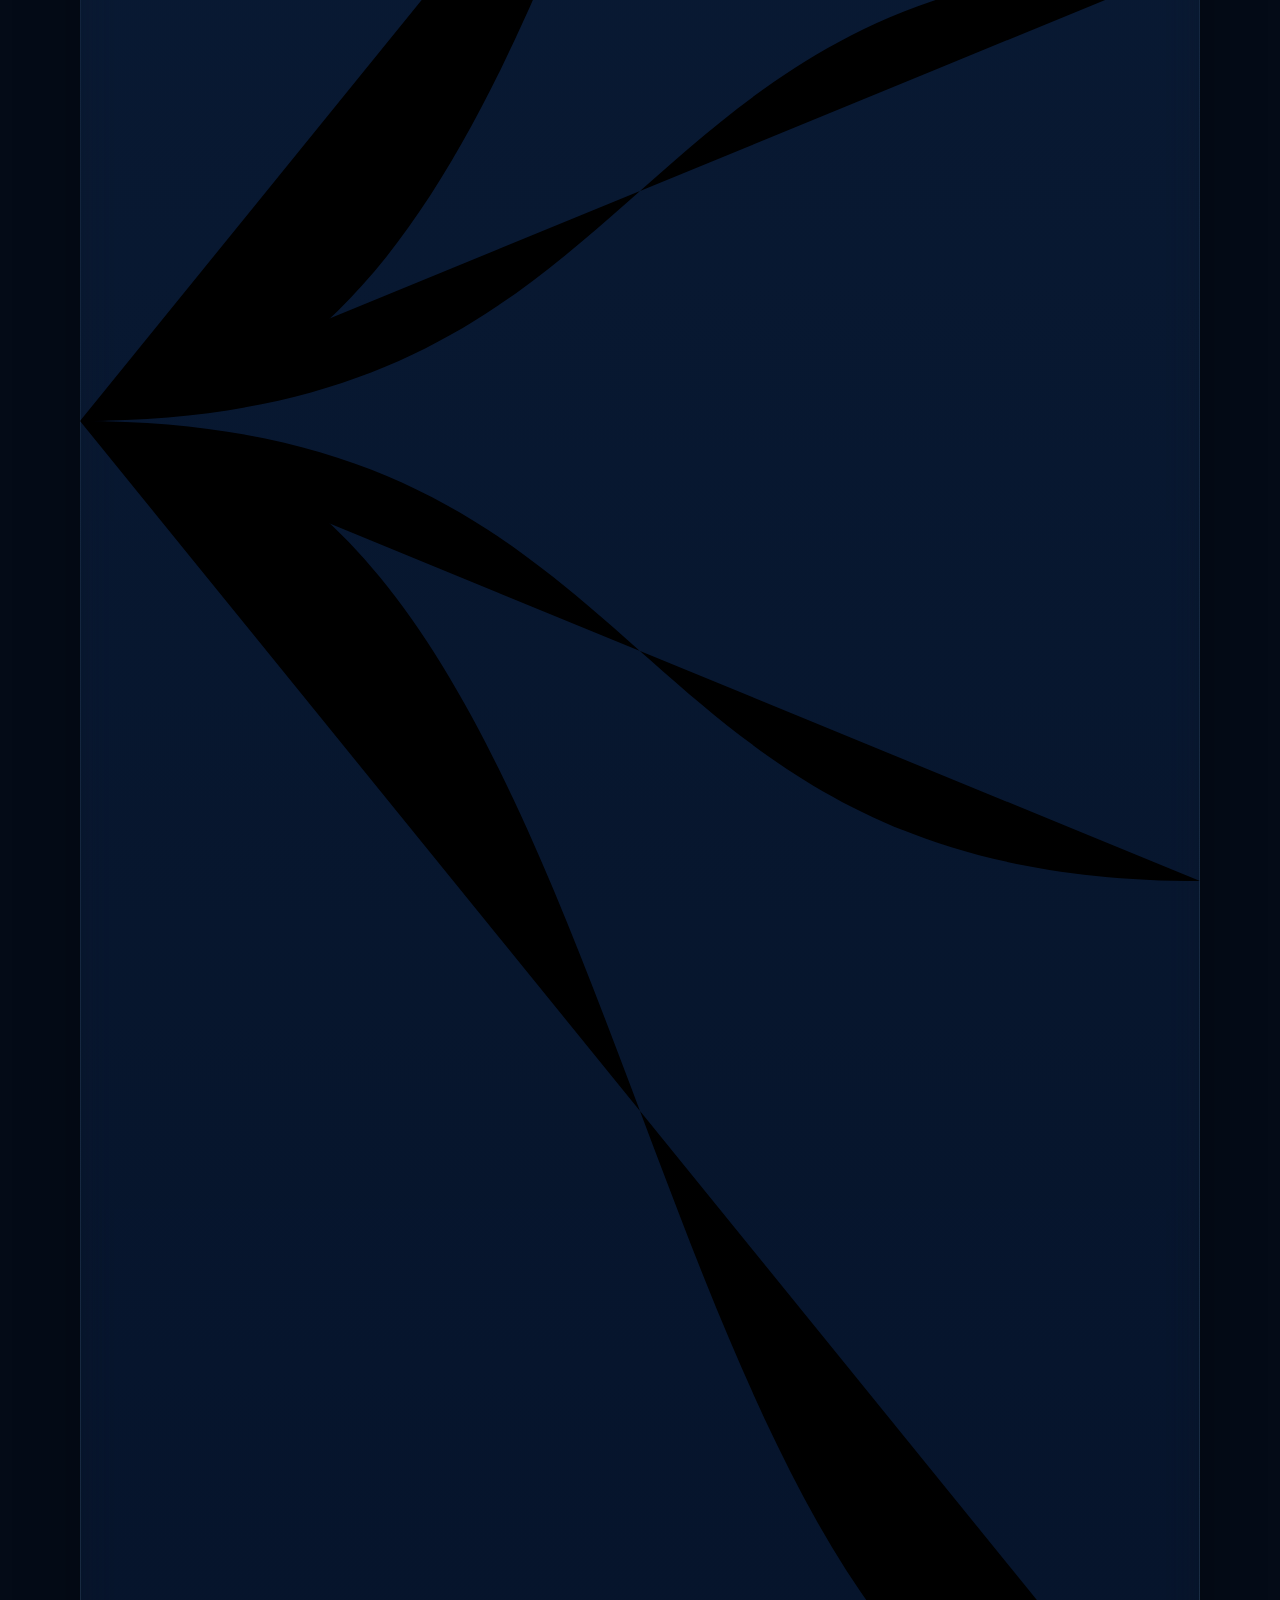
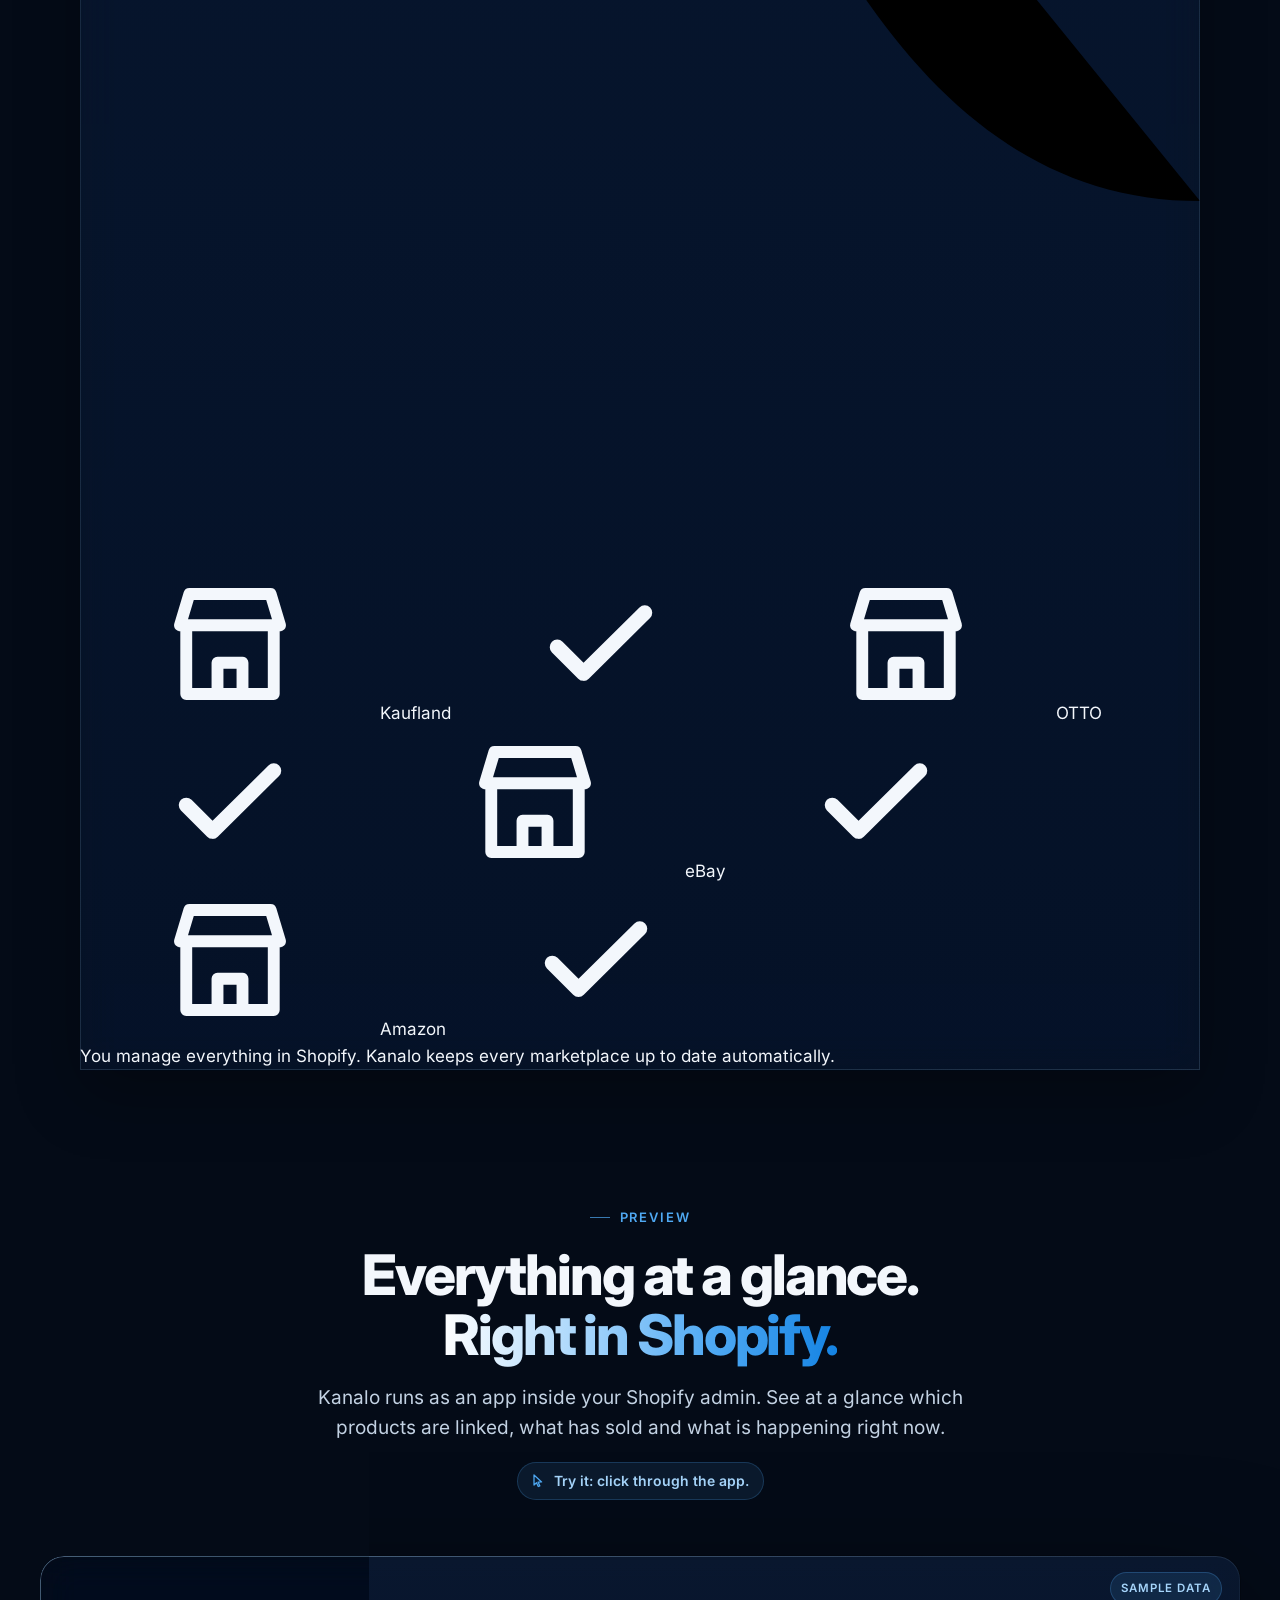
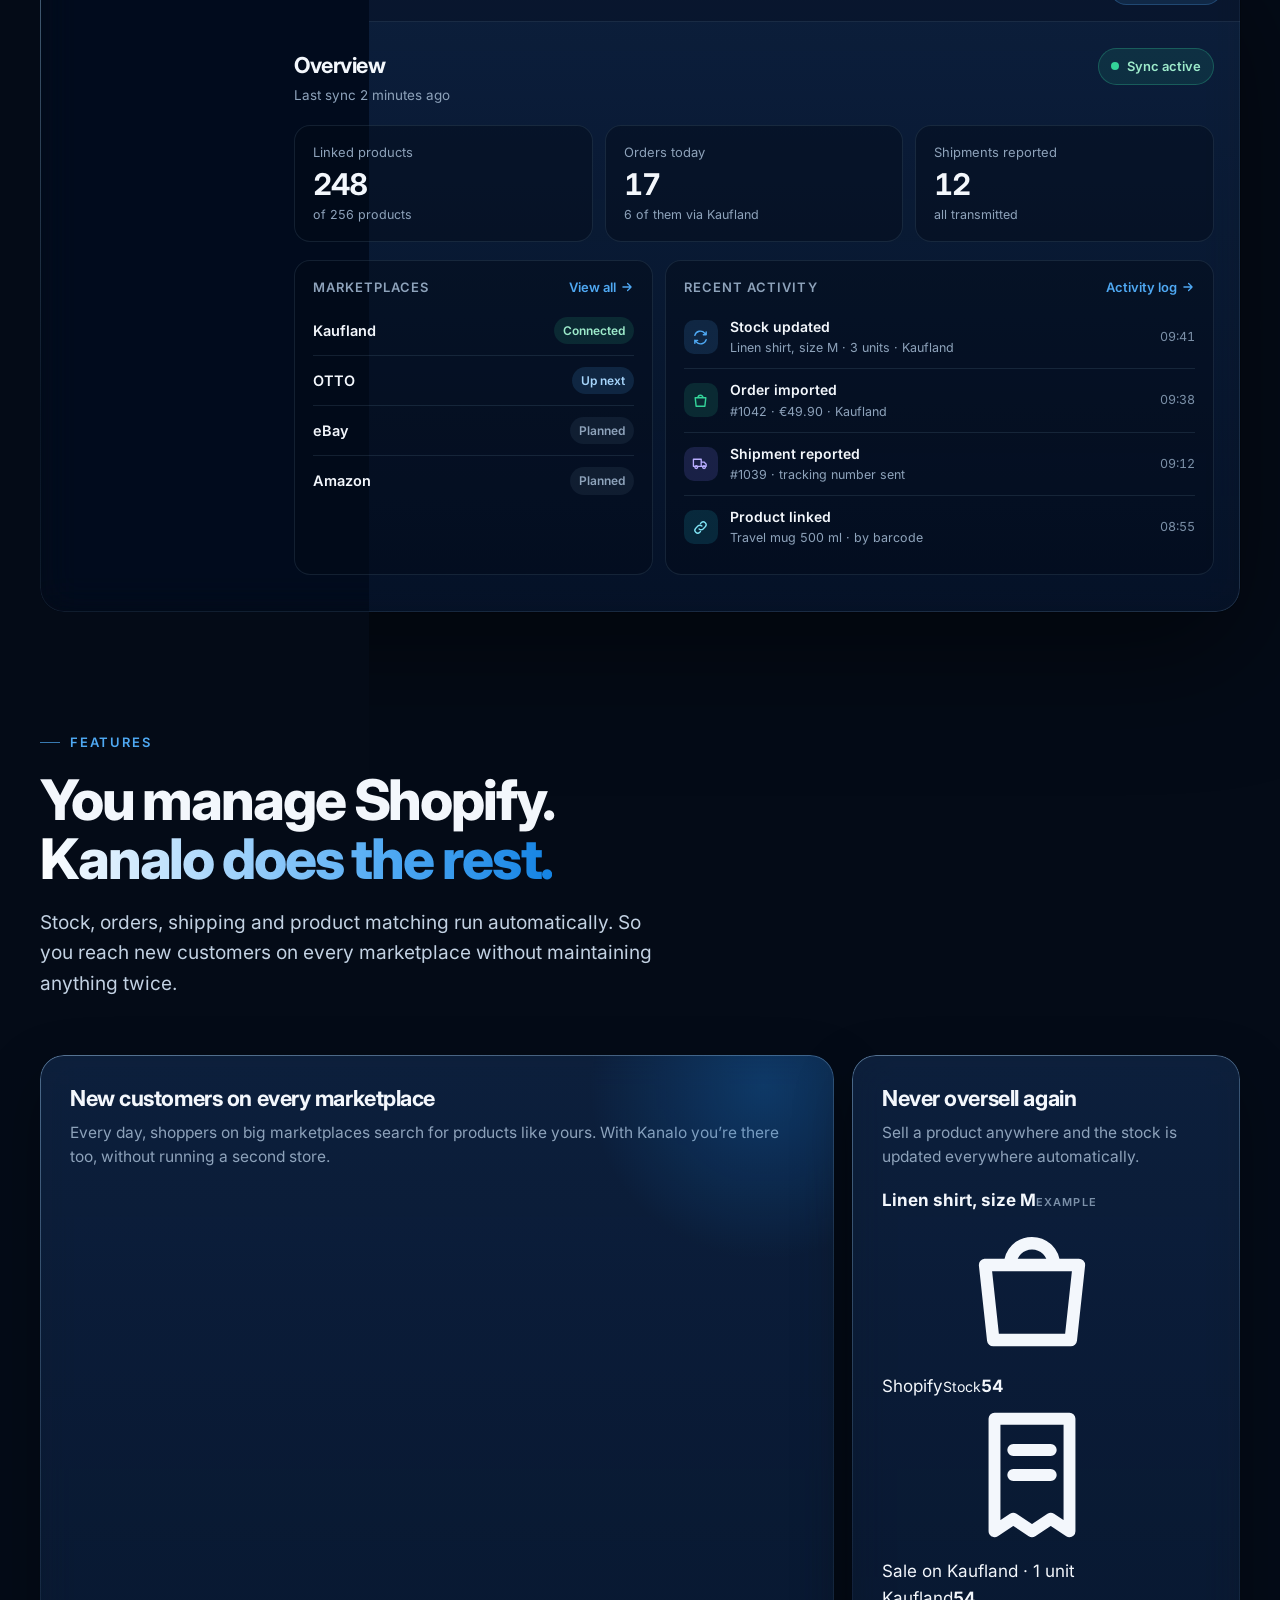
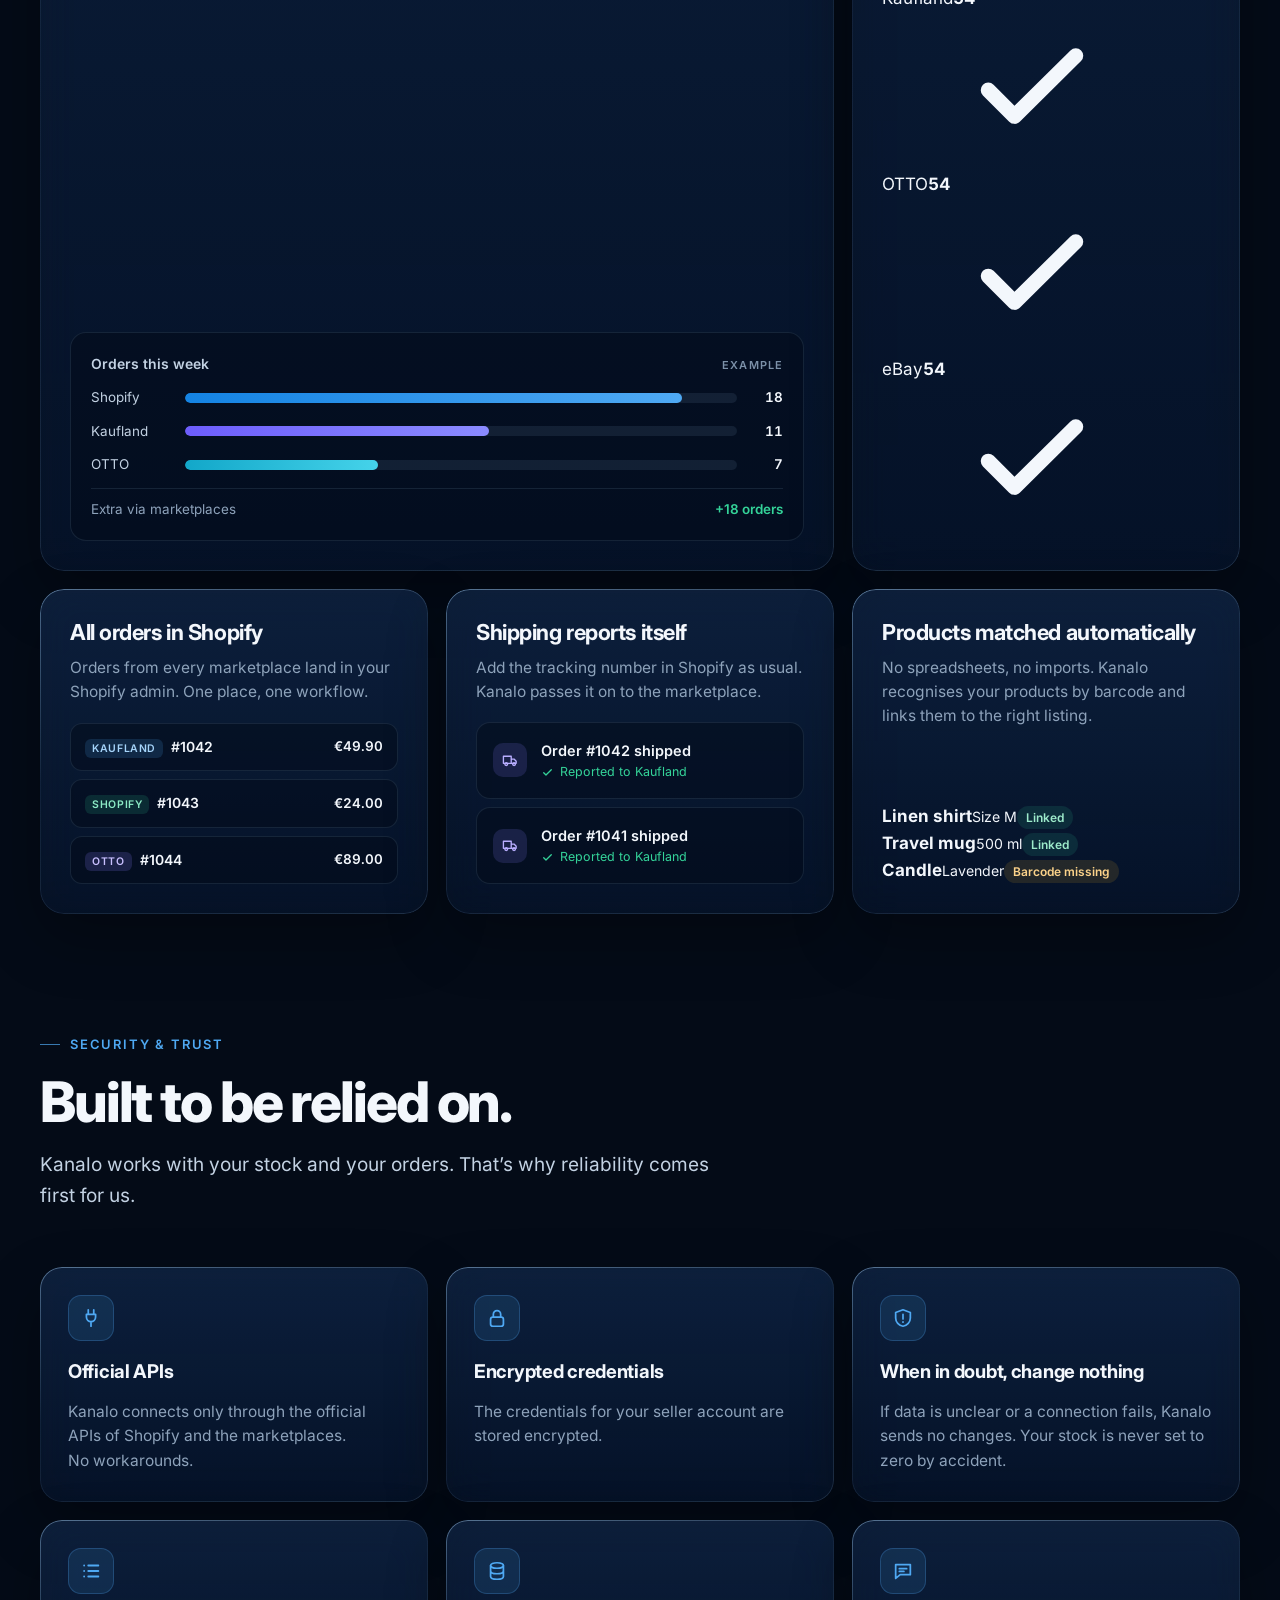
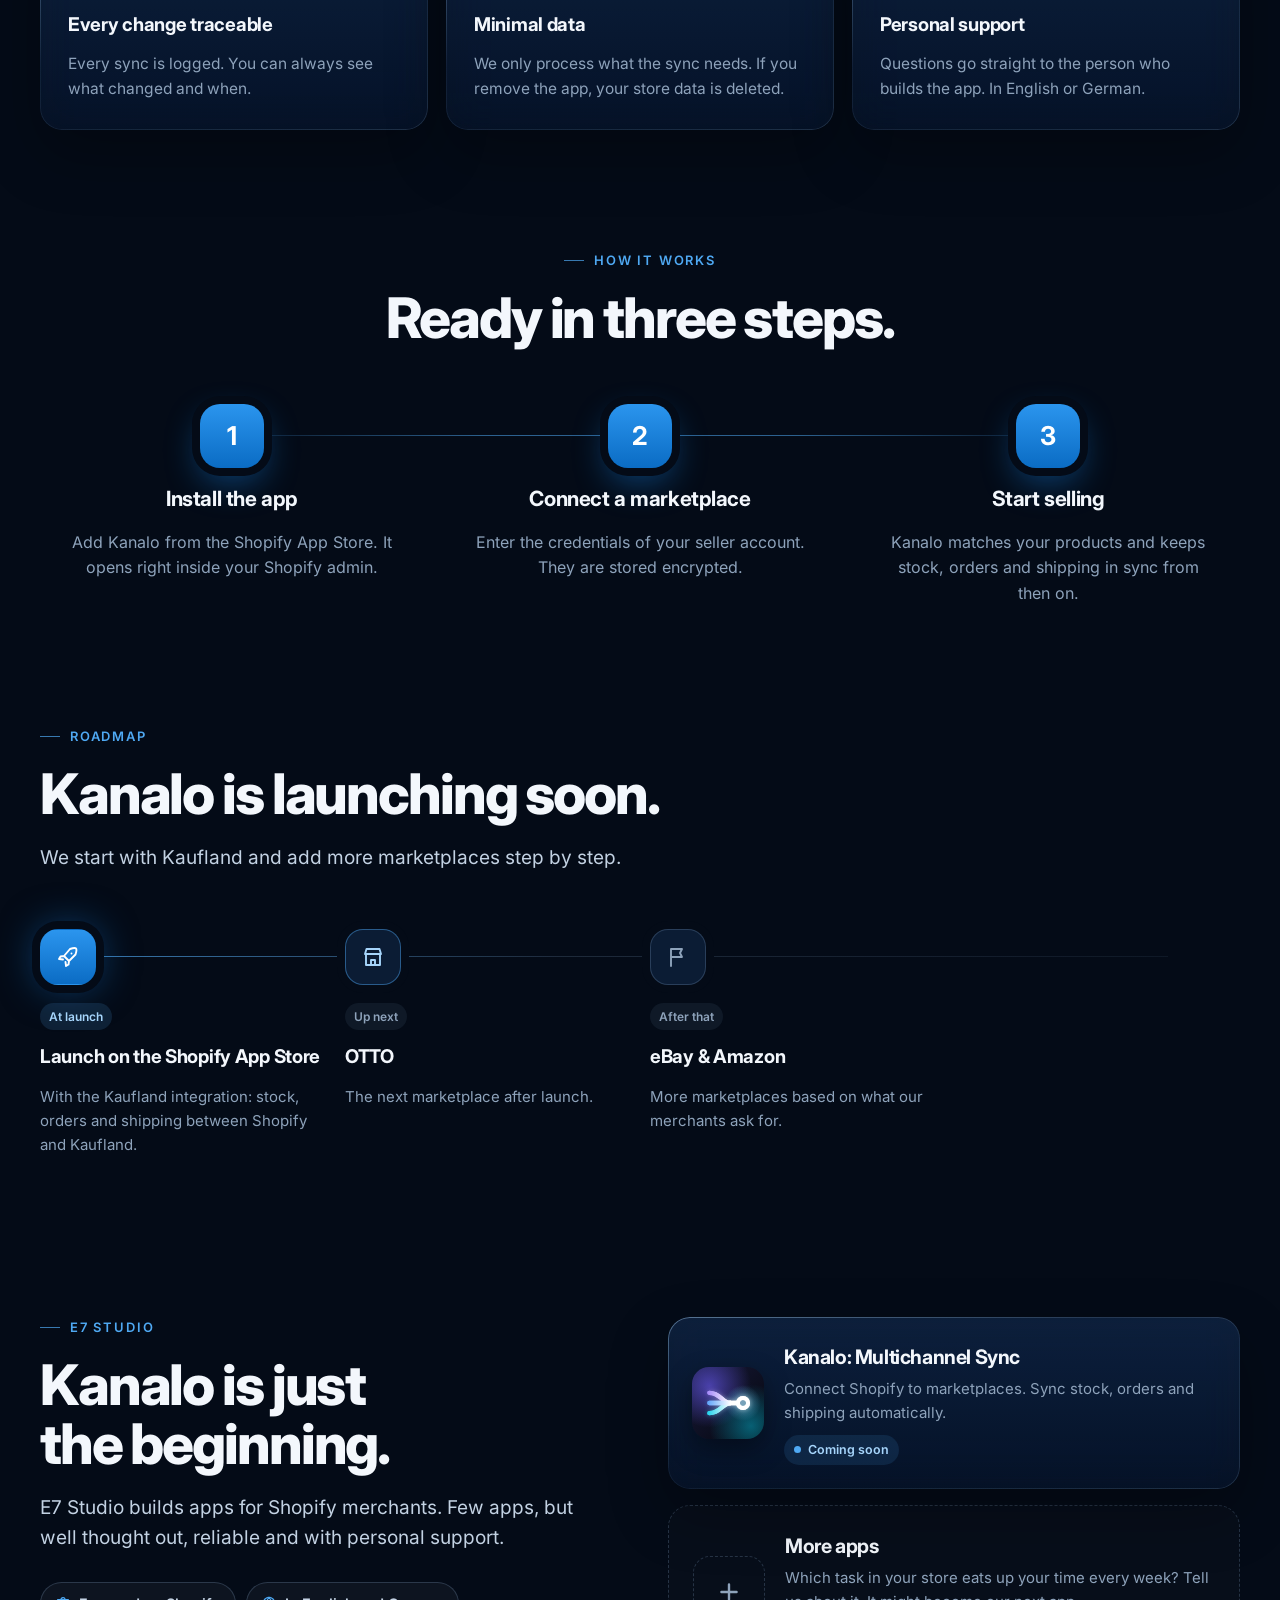
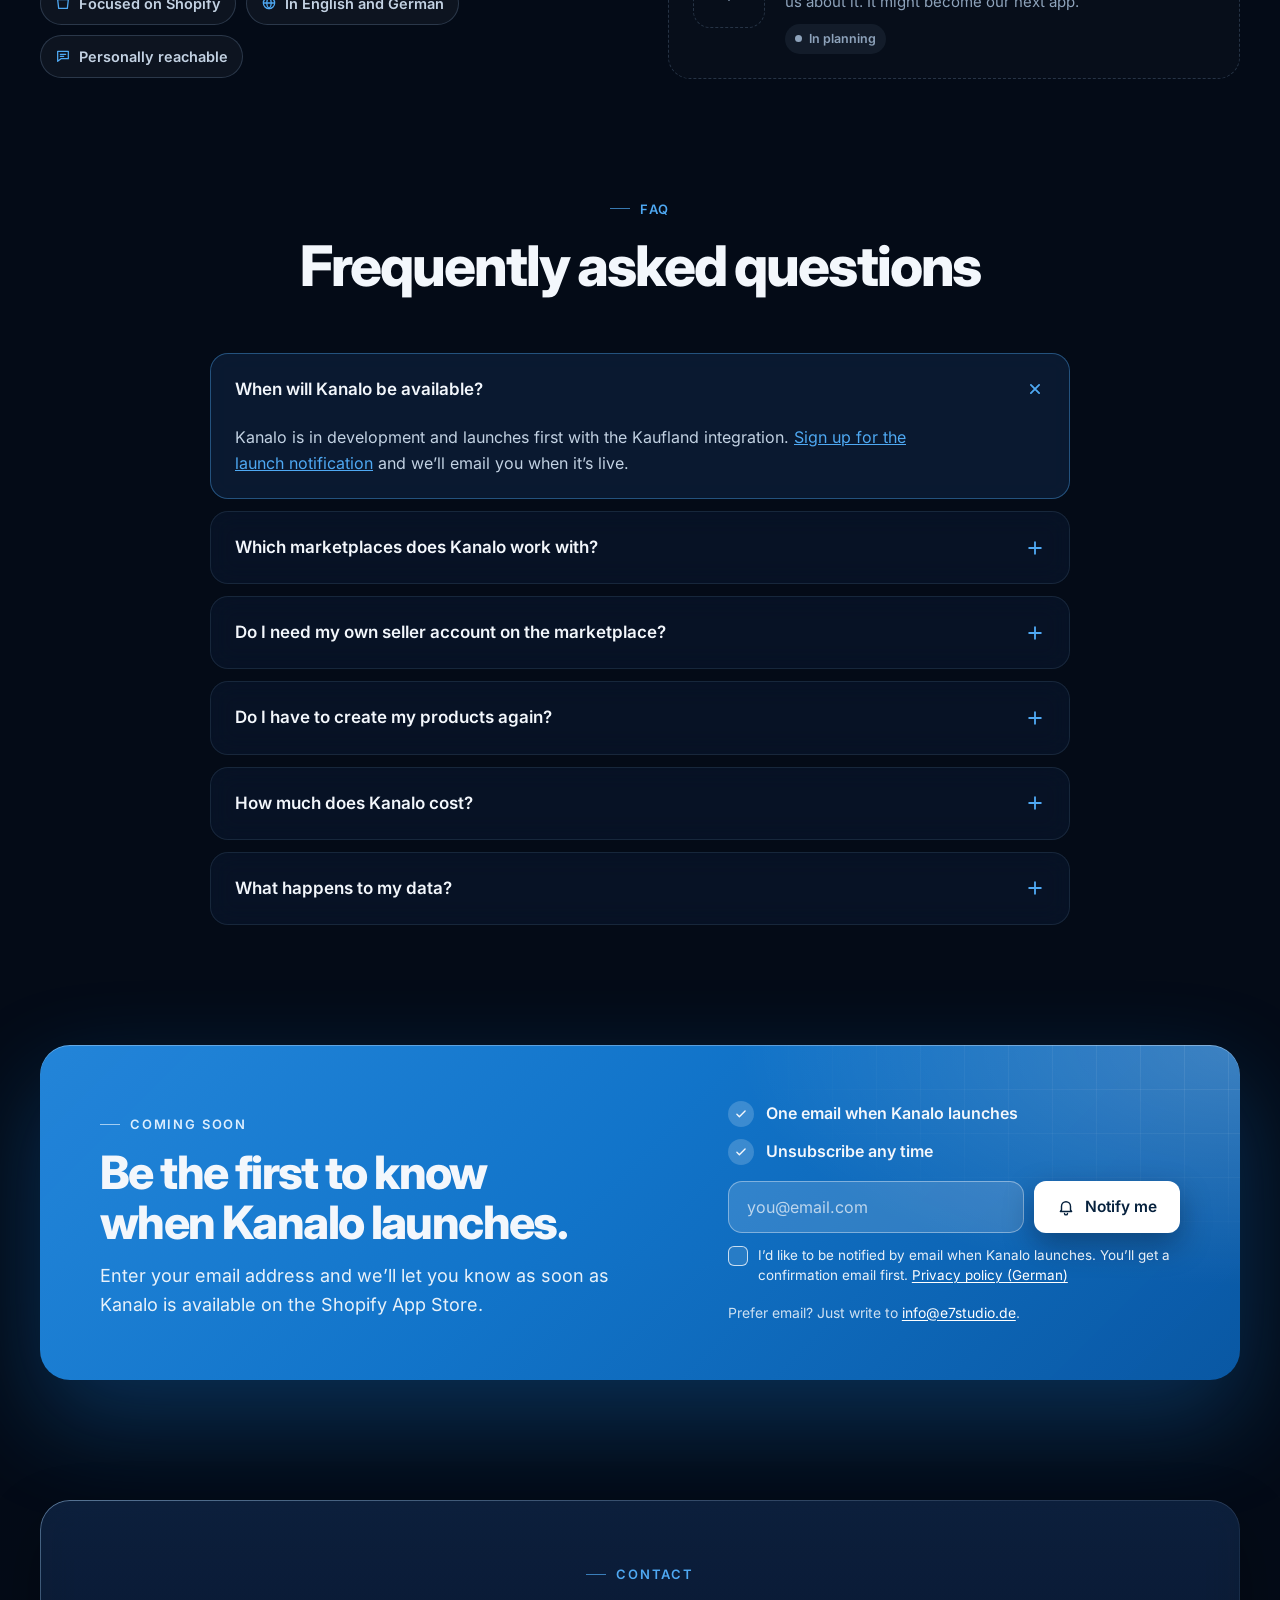
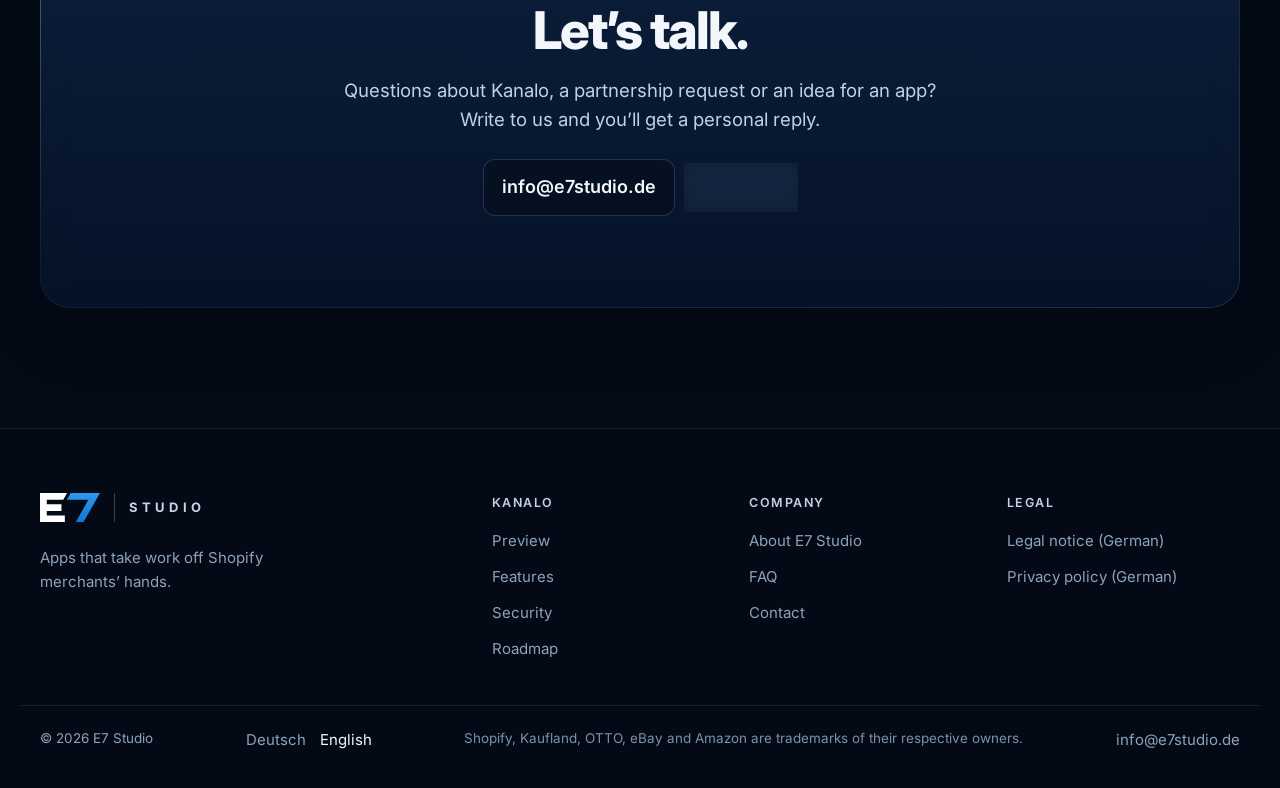
==== commit 76b0557f: "Update index.html" ====
--- a/en/index.html
+++ b/en/index.html
@@ -75,6 +75,7 @@
     <symbol id="i-pointer" viewBox="0 0 24 24"><path d="M6 3v15l3.8-3.5 2.6 5.8 2.3-1-2.6-5.7 5.3-.2L6 3z" fill="none" stroke="currentColor" stroke-width="1.9" stroke-linejoin="round"/></symbol>
     <symbol id="i-globe" viewBox="0 0 24 24"><circle cx="12" cy="12" r="8.5" fill="none" stroke="currentColor" stroke-width="1.9"/><path d="M3.5 12h17 M12 3.5c2.4 2.5 3.5 5.3 3.5 8.5s-1.1 6-3.5 8.5c-2.4-2.5-3.5-5.3-3.5-8.5s1.1-6 3.5-8.5z" fill="none" stroke="currentColor" stroke-width="1.9" stroke-linejoin="round"/></symbol>
 <symbol id="i-info" viewBox="0 0 24 24"><circle cx="12" cy="12" r="8.5" fill="none" stroke="currentColor" stroke-width="1.9"/><path d="M12 11v5.5 M12 7.8v.2" fill="none" stroke="currentColor" stroke-width="2.1" stroke-linecap="round"/></symbol>
+    <symbol id="i-pen" viewBox="0 0 24 24"><path d="M4 20l1-4.2L15.6 5.2a2 2 0 012.8 0l.4.4a2 2 0 010 2.8L8.2 19 4 20z M13.5 7.3l3.2 3.2" fill="none" stroke="currentColor" stroke-width="1.9" stroke-linecap="round" stroke-linejoin="round"/></symbol>
   </defs>
 </svg>
 
@@ -118,11 +119,14 @@
     <div class="wrap hero__grid">
       <div class="hero__copy">
         <span class="badge"><b>Coming soon</b>Kanalo for Shopify</span>
-        <h1 id="hero-title">Sell everywhere. <span class="grad">Control everything</span> from Shopify.</h1>
+        <h1 id="hero-title"><span class="line">Sell everywhere.</span> <span class="line"><span class="grad">Control everything</span> from Shopify.</span></h1>
         <p class="hero__lead">Kanalo connects your Shopify store to marketplaces like Kaufland, OTTO and eBay. Stock, orders and shipping stay in sync automatically. You keep working in Shopify and reach more customers.</p>
-        <div class="hero__ctas">
-          <a class="btn btn--primary" href="mailto:info@e7studio.de?subject=Kanalo%20%E2%80%93%20Launch%20notification&amp;body=Hi%20E7%20Studio%2C%0A%0Aplease%20let%20me%20know%20when%20Kanalo%20is%20available.%0A%0AMy%20store%3A%20%0AI%20sell%20on%3A%20">Notify me at launch <svg class="mv" aria-hidden="true"><use href="#i-arrow"/></svg></a>
-          <a class="btn btn--ghost" href="#preview">See the preview</a>
+        <div class="hero__cta">
+          <div class="hero__ctas">
+            <a class="btn btn--primary" href="#start">Notify me at launch <svg class="mv" aria-hidden="true"><use href="#i-arrow"/></svg></a>
+            <a class="btn btn--ghost" href="#preview">See the preview</a>
+          </div>
+          <p class="hero__fine"><svg aria-hidden="true"><use href="#i-mail"/></svg>Just one email at launch. No marketing.</p>
         </div>
         <div class="hero__trust">
           <span><svg aria-hidden="true"><use href="#i-check"/></svg>Official APIs</span>
@@ -233,15 +237,53 @@
         <ul class="chips" aria-label="Supported platforms">
           <li class="chip chip--src"><i></i>Shopify <small>Your store</small></li>
           <li class="chip chip--first"><i></i>Kaufland <small>at launch</small></li>
-          <li class="chip"><i></i>OTTO <small>planned</small></li>
-          <li class="chip"><i></i>eBay <small>planned</small></li>
-          <li class="chip"><i></i>Amazon <small>planned</small></li>
+          <li class="chip"><i></i>OTTO <small>up next</small></li>
+          <li class="chip"><i></i>eBay <small>later</small></li>
+          <li class="chip"><i></i>Amazon <small>later</small></li>
         </ul>
       </div>
     </div>
   </section>
 
-  <section class="section" id="preview" aria-labelledby="preview-title">
+  <section class="section compare" id="why" aria-labelledby="compare-title">
+    <div class="wrap">
+      <div class="section__head section__head--center reveal">
+        <span class="eyebrow">Why Kanalo</span>
+        <h2 id="compare-title"><span class="line">Manage it once in Shopify.</span> <span class="line"><span class="grad">Sell everywhere.</span></span></h2>
+        <p class="section__lead">Kanalo connects Shopify to your marketplaces and syncs stock, orders and shipping.</p>
+      </div>
+      <div class="cmp reveal">
+        <figure class="cmp__card cmp__card--without">
+          <figcaption class="cmp__cap"><span class="cmp__tag">Without Kanalo</span><b>Every marketplace on its own</b></figcaption>
+          <div class="cmp__viz cmp__viz--without" aria-hidden="true">
+            <span class="node node--shop"><i><svg><use href="#i-bag"/></svg></i>Shopify</span><span class="wire wire--manual"><i><svg><use href="#i-pen"/></svg></i></span><span class="node"><i><svg><use href="#i-store"/></svg></i>Kaufland</span>
+            <span class="node node--shop"><i><svg><use href="#i-bag"/></svg></i>Shopify</span><span class="wire wire--manual"><i><svg><use href="#i-pen"/></svg></i></span><span class="node"><i><svg><use href="#i-store"/></svg></i>OTTO</span>
+            <span class="node node--shop"><i><svg><use href="#i-bag"/></svg></i>Shopify</span><span class="wire wire--manual"><i><svg><use href="#i-pen"/></svg></i></span><span class="node"><i><svg><use href="#i-store"/></svg></i>eBay</span>
+            <span class="node node--shop"><i><svg><use href="#i-bag"/></svg></i>Shopify</span><span class="wire wire--manual"><i><svg><use href="#i-pen"/></svg></i></span><span class="node"><i><svg><use href="#i-store"/></svg></i>Amazon</span>
+          </div>
+          <p class="cmp__note">Updating stock, orders and shipping by hand for every marketplace. More work, more room for mistakes.</p>
+        </figure>
+        <figure class="cmp__card cmp__card--with glass ring" data-io>
+          <figcaption class="cmp__cap"><span class="cmp__tag cmp__tag--on">With Kanalo</span><b>One system, automatic sync</b></figcaption>
+          <div class="cmp__viz cmp__viz--with" aria-hidden="true">
+            <span class="node node--shop"><i><svg><use href="#i-bag"/></svg></i>Shopify</span>
+            <span class="wire wire--auto"></span>
+            <span class="cmp__hub"><span class="cmp__tile"><svg viewBox="0 0 1200 1200"><use href="#kanalo"/></svg></span><small>Kanalo</small></span>
+            <svg class="cmp__fan" viewBox="0 0 56 174" preserveAspectRatio="none"><path pathLength="1" style="--d:.75s" d="M0 87 C30 87 26 18 56 18"/><path pathLength="1" style="--d:.85s" d="M0 87 C30 87 26 64 56 64"/><path pathLength="1" style="--d:.95s" d="M0 87 C30 87 26 110 56 110"/><path pathLength="1" style="--d:1.05s" d="M0 87 C30 87 26 156 56 156"/></svg>
+            <span class="cmp__markets">
+              <span class="node" style="--d2:1.35s"><i><svg><use href="#i-store"/></svg></i>Kaufland<svg class="node__ok"><use href="#i-check"/></svg></span>
+              <span class="node" style="--d2:1.45s"><i><svg><use href="#i-store"/></svg></i>OTTO<svg class="node__ok"><use href="#i-check"/></svg></span>
+              <span class="node" style="--d2:1.55s"><i><svg><use href="#i-store"/></svg></i>eBay<svg class="node__ok"><use href="#i-check"/></svg></span>
+              <span class="node" style="--d2:1.65s"><i><svg><use href="#i-store"/></svg></i>Amazon<svg class="node__ok"><use href="#i-check"/></svg></span>
+            </span>
+          </div>
+          <p class="cmp__note">You manage everything in Shopify. Kanalo keeps every marketplace up to date automatically.</p>
+        </figure>
+      </div>
+    </div>
+  </section>
+
+  <section class="section section--tight" id="preview" aria-labelledby="preview-title">
     <div class="wrap">
       <div class="section__head section__head--center reveal">
         <span class="eyebrow">Preview</span>
@@ -455,8 +497,8 @@
     <div class="wrap">
       <div class="section__head reveal">
         <span class="eyebrow">Features</span>
-        <h2 id="benefits-title">More sales. <span class="grad">Less work.</span></h2>
-        <p>Marketplaces bring you customers who don’t know your store yet. Kanalo does the work behind the scenes, so you never maintain anything twice.</p>
+        <h2 id="benefits-title">You manage Shopify. <span class="grad">Kanalo does the rest.</span></h2>
+        <p>Stock, orders, shipping and product matching run automatically. So you reach new customers on every marketplace without maintaining anything twice.</p>
       </div>
 
       <div class="bento reveal">
@@ -479,13 +521,15 @@
             <h3>Never oversell again</h3>
             <p>Sell a product anywhere and the stock is updated everywhere automatically.</p>
           </div>
-          <div class="tile__visual stock">
-            <div class="stock__item"><div><b>Linen shirt, size M</b><small>Stock</small></div><span class="stock__num">3</span></div>
-            <div class="stock__chans">
-              <span class="pill"><svg aria-hidden="true"><use href="#i-check"/></svg>Shopify</span>
-              <span class="pill"><svg aria-hidden="true"><use href="#i-check"/></svg>Kaufland</span>
-              <span class="pill"><svg aria-hidden="true"><use href="#i-check"/></svg>OTTO</span>
-            </div>
+          <div class="tile__visual sync" data-io role="img" aria-label="Example: a sale on Kaufland automatically lowers the stock in Shopify, on Kaufland, OTTO and eBay from 5 to 4 units.">
+            <div class="sync__head" aria-hidden="true"><b>Linen shirt, size M</b><span class="ex">Example</span></div>
+            <div class="sync__main" aria-hidden="true"><span class="sync__src"><i><svg><use href="#i-bag"/></svg></i>Shopify<small>Stock</small></span><span class="roll" style="--d:1.5s"><span class="roll__in"><b>5</b><b>4</b></span></span></div>
+            <div class="sync__event" aria-hidden="true"><svg><use href="#i-receipt"/></svg>Sale on Kaufland · 1 unit</div>
+            <ul class="sync__chans" aria-hidden="true">
+              <li style="--d:2.3s"><span>Kaufland</span><span class="roll"><span class="roll__in"><b>5</b><b>4</b></span></span><svg class="sync__ok"><use href="#i-check"/></svg></li>
+              <li style="--d:2.55s"><span>OTTO</span><span class="roll"><span class="roll__in"><b>5</b><b>4</b></span></span><svg class="sync__ok"><use href="#i-check"/></svg></li>
+              <li style="--d:2.8s"><span>eBay</span><span class="roll"><span class="roll__in"><b>5</b><b>4</b></span></span><svg class="sync__ok"><use href="#i-check"/></svg></li>
+            </ul>
           </div>
         </article>
 
@@ -514,38 +558,24 @@
 
         <article class="tile glass ring tile--third">
           <div class="tile__text">
-            <h3>Set up in minutes</h3>
-            <p>No spreadsheets, no imports. Your products are matched automatically by barcode.</p>
-          </div>
-          <ul class="tile__visual setup">
-            <li><i><svg aria-hidden="true"><use href="#i-check"/></svg></i>App installed</li>
-            <li><i><svg aria-hidden="true"><use href="#i-check"/></svg></i>Marketplace connected</li>
-            <li><i><svg aria-hidden="true"><use href="#i-check"/></svg></i>Products matched</li>
-          </ul>
+            <h3>Products matched automatically</h3>
+            <p>No spreadsheets, no imports. Kanalo recognises your products by barcode and links them to the right listing.</p>
+          </div>
+          <div class="tile__visual matches" aria-label="Example: product matching by barcode">
+            <div class="match"><span><b>Linen shirt</b><small>Size M</small></span><span class="st st--ok">Linked</span></div>
+            <div class="match"><span><b>Travel mug</b><small>500 ml</small></span><span class="st st--ok">Linked</span></div>
+            <div class="match"><span><b>Candle</b><small>Lavender</small></span><span class="st st--warn">Barcode missing</span></div>
+          </div>
         </article>
       </div>
-    </div>
-  </section>
-
-  <section class="section section--tight" id="how-it-works" aria-labelledby="steps-title">
-    <div class="wrap">
-      <div class="section__head section__head--center reveal">
-        <span class="eyebrow">How it works</span>
-        <h2 id="steps-title">Ready in three steps.</h2>
-      </div>
-      <ol class="steps reveal">
-        <li class="step"><h3>Install the app</h3><p>Add Kanalo from the Shopify App Store. It opens right inside your Shopify admin.</p></li>
-        <li class="step"><h3>Connect a marketplace</h3><p>Enter the credentials of your seller account. They are stored encrypted.</p></li>
-        <li class="step"><h3>Start selling</h3><p>Kanalo matches your products and keeps stock, orders and shipping in sync from then on.</p></li>
-      </ol>
     </div>
   </section>
 
   <section class="section section--tight" id="security" aria-labelledby="trust-title">
     <div class="wrap">
-      <div class="section__head reveal">
+      <div class="section__head section__head--minor reveal">
         <span class="eyebrow">Security &amp; trust</span>
-        <h2 id="trust-title">Built to be <span class="grad">relied on.</span></h2>
+        <h2 id="trust-title">Built to be relied on.</h2>
         <p>Kanalo works with your stock and your orders. That’s why reliability comes first for us.</p>
       </div>
       <div class="trust reveal">
@@ -559,54 +589,41 @@
     </div>
   </section>
 
+  <section class="section section--tight" id="how-it-works" aria-labelledby="steps-title">
+    <div class="wrap">
+      <div class="section__head section__head--center section__head--minor reveal">
+        <span class="eyebrow">How it works</span>
+        <h2 id="steps-title">Ready in three steps.</h2>
+      </div>
+      <ol class="steps reveal">
+        <li class="step"><h3>Install the app</h3><p>Add Kanalo from the Shopify App Store. It opens right inside your Shopify admin.</p></li>
+        <li class="step"><h3>Connect a marketplace</h3><p>Enter the credentials of your seller account. They are stored encrypted.</p></li>
+        <li class="step"><h3>Start selling</h3><p>Kanalo matches your products and keeps stock, orders and shipping in sync from then on.</p></li>
+      </ol>
+    </div>
+  </section>
+
   <section class="section section--tight" id="roadmap" aria-labelledby="roadmap-title">
     <div class="wrap">
-      <div class="section__head reveal">
+      <div class="section__head section__head--minor reveal">
         <span class="eyebrow">Roadmap</span>
-        <h2 id="roadmap-title">Kanalo is <span class="grad">launching soon.</span></h2>
+        <h2 id="roadmap-title">Kanalo is launching soon.</h2>
         <p>We start with Kaufland and add more marketplaces step by step.</p>
       </div>
       <ol class="roadmap reveal">
-        <li class="rm rm--active"><span class="rm__dot"><svg aria-hidden="true"><use href="#i-plug"/></svg></span><span class="st st--soon">In development</span><h3>Kaufland integration</h3><p>Stock, orders and shipping between Shopify and Kaufland.</p></li>
-        <li class="rm rm--next"><span class="rm__dot"><svg aria-hidden="true"><use href="#i-rocket"/></svg></span><span class="st st--soon">Coming soon</span><h3>Launch on the Shopify App Store</h3><p>Kanalo becomes available to all Shopify merchants.</p></li>
-        <li class="rm"><span class="rm__dot"><svg aria-hidden="true"><use href="#i-store"/></svg></span><span class="st">Planned</span><h3>OTTO</h3><p>Planned as the next marketplace.</p></li>
-        <li class="rm"><span class="rm__dot"><svg aria-hidden="true"><use href="#i-flag"/></svg></span><span class="st">Planned</span><h3>eBay &amp; Amazon</h3><p>More marketplaces based on what our merchants ask for.</p></li>
+        <li class="rm rm--active"><span class="rm__dot"><svg aria-hidden="true"><use href="#i-rocket"/></svg></span><span class="st st--soon">At launch</span><h3>Launch on the Shopify App Store</h3><p>With the Kaufland integration: stock, orders and shipping between Shopify and Kaufland.</p></li>
+        <li class="rm rm--next"><span class="rm__dot"><svg aria-hidden="true"><use href="#i-store"/></svg></span><span class="st">Up next</span><h3>OTTO</h3><p>The next marketplace after launch.</p></li>
+        <li class="rm"><span class="rm__dot"><svg aria-hidden="true"><use href="#i-flag"/></svg></span><span class="st">After that</span><h3>eBay &amp; Amazon</h3><p>More marketplaces based on what our merchants ask for.</p></li>
       </ol>
-
-      <div class="start reveal" id="start">
-        <div>
-          <span class="eyebrow">Coming soon</span>
-          <h2>Be the first to know when Kanalo launches.</h2>
-          <p>Enter your email address and we’ll let you know as soon as Kanalo is available on the Shopify App Store.</p>
-        </div>
-        <div class="start__side">
-          <ul class="start__list">
-            <li><i><svg aria-hidden="true"><use href="#i-check"/></svg></i>One email when Kanalo launches</li>
-            <li><i><svg aria-hidden="true"><use href="#i-check"/></svg></i>Unsubscribe any time</li>
-          </ul>
-          <form class="signup" id="signup" method="POST" action="https://20b92ca9.sibforms.com/serve/[base64]">
-            <label class="sr-only" for="signup-email">Email address</label>
-            <div class="signup__row">
-              <input id="signup-email" name="EMAIL" type="email" inputmode="email" autocomplete="email" placeholder="you@email.com" required>
-              <button class="btn btn--white" type="submit" data-busy="Sending …"><svg aria-hidden="true"><use href="#i-bell"/></svg>Notify me</button>
-            </div>
-            <label class="signup__consent"><input type="checkbox" required><span>I’d like to be notified by email when Kanalo launches. You’ll get a confirmation email first. <a href="/datenschutz.html#warteliste" hreflang="de">Privacy policy (German)</a></span></label>
-            <div class="signup__hp" aria-hidden="true"><input type="text" name="email_address_check" value="" tabindex="-1" autocomplete="off"></div>
-            <input type="hidden" name="locale" value="en">
-            <input type="hidden" name="html_type" value="simple">
-          </form>
-          <p class="start__note">Prefer email? Just write to <a href="mailto:info@e7studio.de">info@e7studio.de</a>.</p>
-        </div>
-      </div>
     </div>
   </section>
 
   <section class="section section--tight" id="studio" aria-labelledby="studio-title">
     <div class="wrap studio">
       <div class="reveal">
-        <div class="section__head">
+        <div class="section__head section__head--minor">
           <span class="eyebrow">E7 Studio</span>
-          <h2 id="studio-title">Kanalo is <span class="grad">just the beginning.</span></h2>
+          <h2 id="studio-title">Kanalo is just the beginning.</h2>
           <p>E7 Studio builds apps for Shopify merchants. Few apps, but well thought out, reliable and with personal support.</p>
         </div>
         <ul class="facts">
@@ -638,7 +655,7 @@
 
   <section class="section section--tight" id="faq" aria-labelledby="faq-title">
     <div class="wrap">
-      <div class="section__head section__head--center reveal">
+      <div class="section__head section__head--center section__head--minor reveal">
         <span class="eyebrow">FAQ</span>
         <h2 id="faq-title">Frequently asked questions</h2>
       </div>
@@ -671,6 +688,36 @@
     </div>
   </section>
 
+  <section class="section section--tight" aria-labelledby="start-title">
+    <div class="wrap">
+      <div class="start reveal" id="start">
+        <div>
+          <span class="eyebrow">Coming soon</span>
+          <h2 id="start-title">Be the first to know when Kanalo launches.</h2>
+          <p>Enter your email address and we’ll let you know as soon as Kanalo is available on the Shopify App Store.</p>
+        </div>
+        <div class="start__side">
+          <ul class="start__list">
+            <li><i><svg aria-hidden="true"><use href="#i-check"/></svg></i>One email when Kanalo launches</li>
+            <li><i><svg aria-hidden="true"><use href="#i-check"/></svg></i>Unsubscribe any time</li>
+          </ul>
+          <form class="signup" id="signup" method="POST" action="https://20b92ca9.sibforms.com/serve/[base64]">
+            <label class="sr-only" for="signup-email">Email address</label>
+            <div class="signup__row">
+              <input id="signup-email" name="EMAIL" type="email" inputmode="email" autocomplete="email" placeholder="you@email.com" required>
+              <button class="btn btn--white" type="submit" data-busy="Sending …"><svg aria-hidden="true"><use href="#i-bell"/></svg>Notify me</button>
+            </div>
+            <label class="signup__consent"><input type="checkbox" required><span>I’d like to be notified by email when Kanalo launches. You’ll get a confirmation email first. <a href="/datenschutz.html#warteliste" hreflang="de">Privacy policy (German)</a></span></label>
+            <div class="signup__hp" aria-hidden="true"><input type="text" name="email_address_check" value="" tabindex="-1" autocomplete="off"></div>
+            <input type="hidden" name="locale" value="en">
+            <input type="hidden" name="html_type" value="simple">
+          </form>
+          <p class="start__note">Prefer email? Just write to <a href="mailto:info@e7studio.de">info@e7studio.de</a>.</p>
+        </div>
+      </div>
+    </div>
+  </section>
+
   <section class="section section--tight contact" id="contact" aria-labelledby="contact-title">
     <div class="wrap">
       <div class="contact__card glass ring reveal">
@@ -785,7 +832,7 @@
         if (byId[en.target.id]) byId[en.target.id].setAttribute('aria-current', 'true');
       });
     }, { rootMargin: '-45% 0px -50% 0px' });
-    document.querySelectorAll('main > section[id]').forEach(function (s) { spy.observe(s); });
+    document.querySelectorAll('main > section').forEach(function (s) { spy.observe(s); });
   }
 
   // Vorschau: zwischen den Bereichen der App wechseln
@@ -898,5 +945,20 @@
   window.addEventListener('pageshow', function () { b.disabled = false; b.removeAttribute('aria-busy'); t.textContent = label; });
 })();
 </script>
+<script>
+(function () {
+  var els = document.querySelectorAll('[data-io]');
+  if (!els.length || !('IntersectionObserver' in window)) return;
+  if (window.matchMedia('(prefers-reduced-motion: reduce)').matches) return;
+  var io = new IntersectionObserver(function (entries) {
+    entries.forEach(function (en) {
+      if (!en.isIntersecting) return;
+      io.unobserve(en.target);
+      requestAnimationFrame(function () { requestAnimationFrame(function () { en.target.classList.add('is-in'); }); });
+    });
+  }, { threshold: 0.45 });
+  els.forEach(function (el) { el.classList.add('js-anim'); io.observe(el); });
+})();
+</script>
 </body>
 </html>
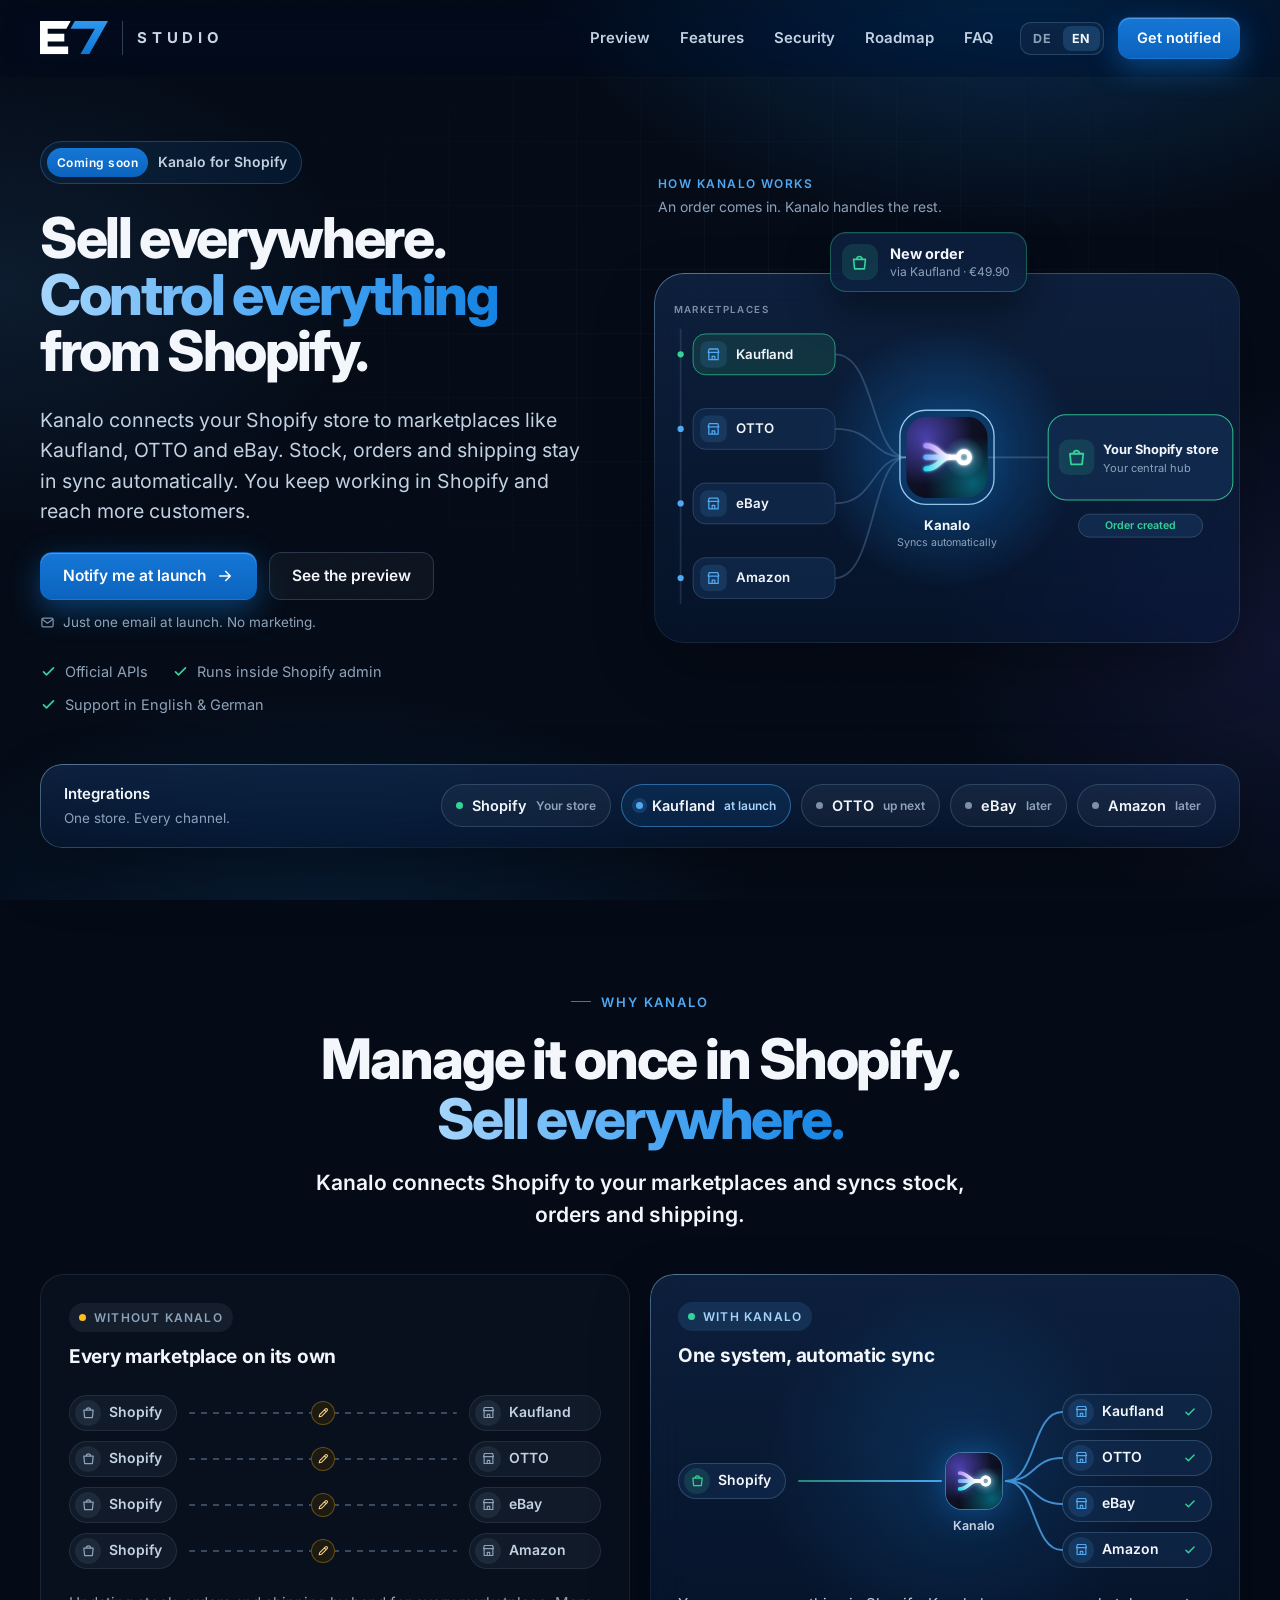
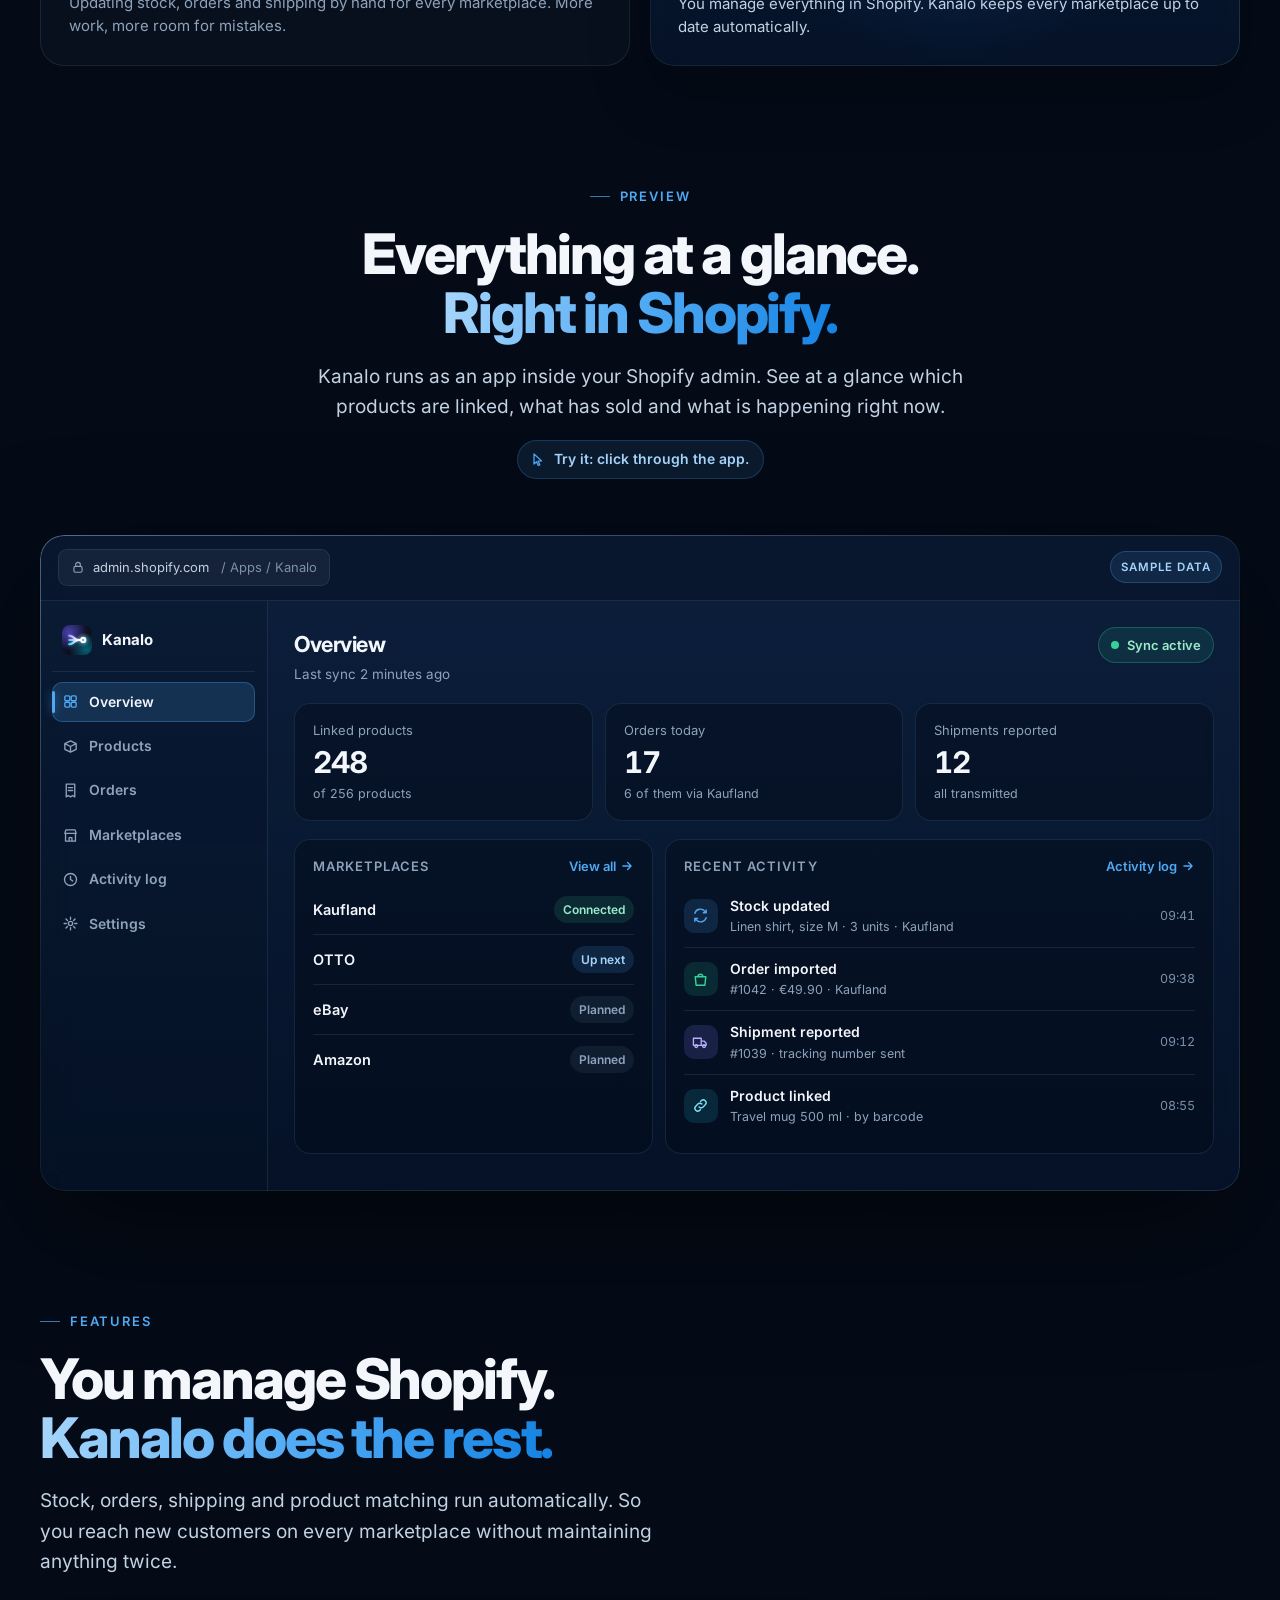
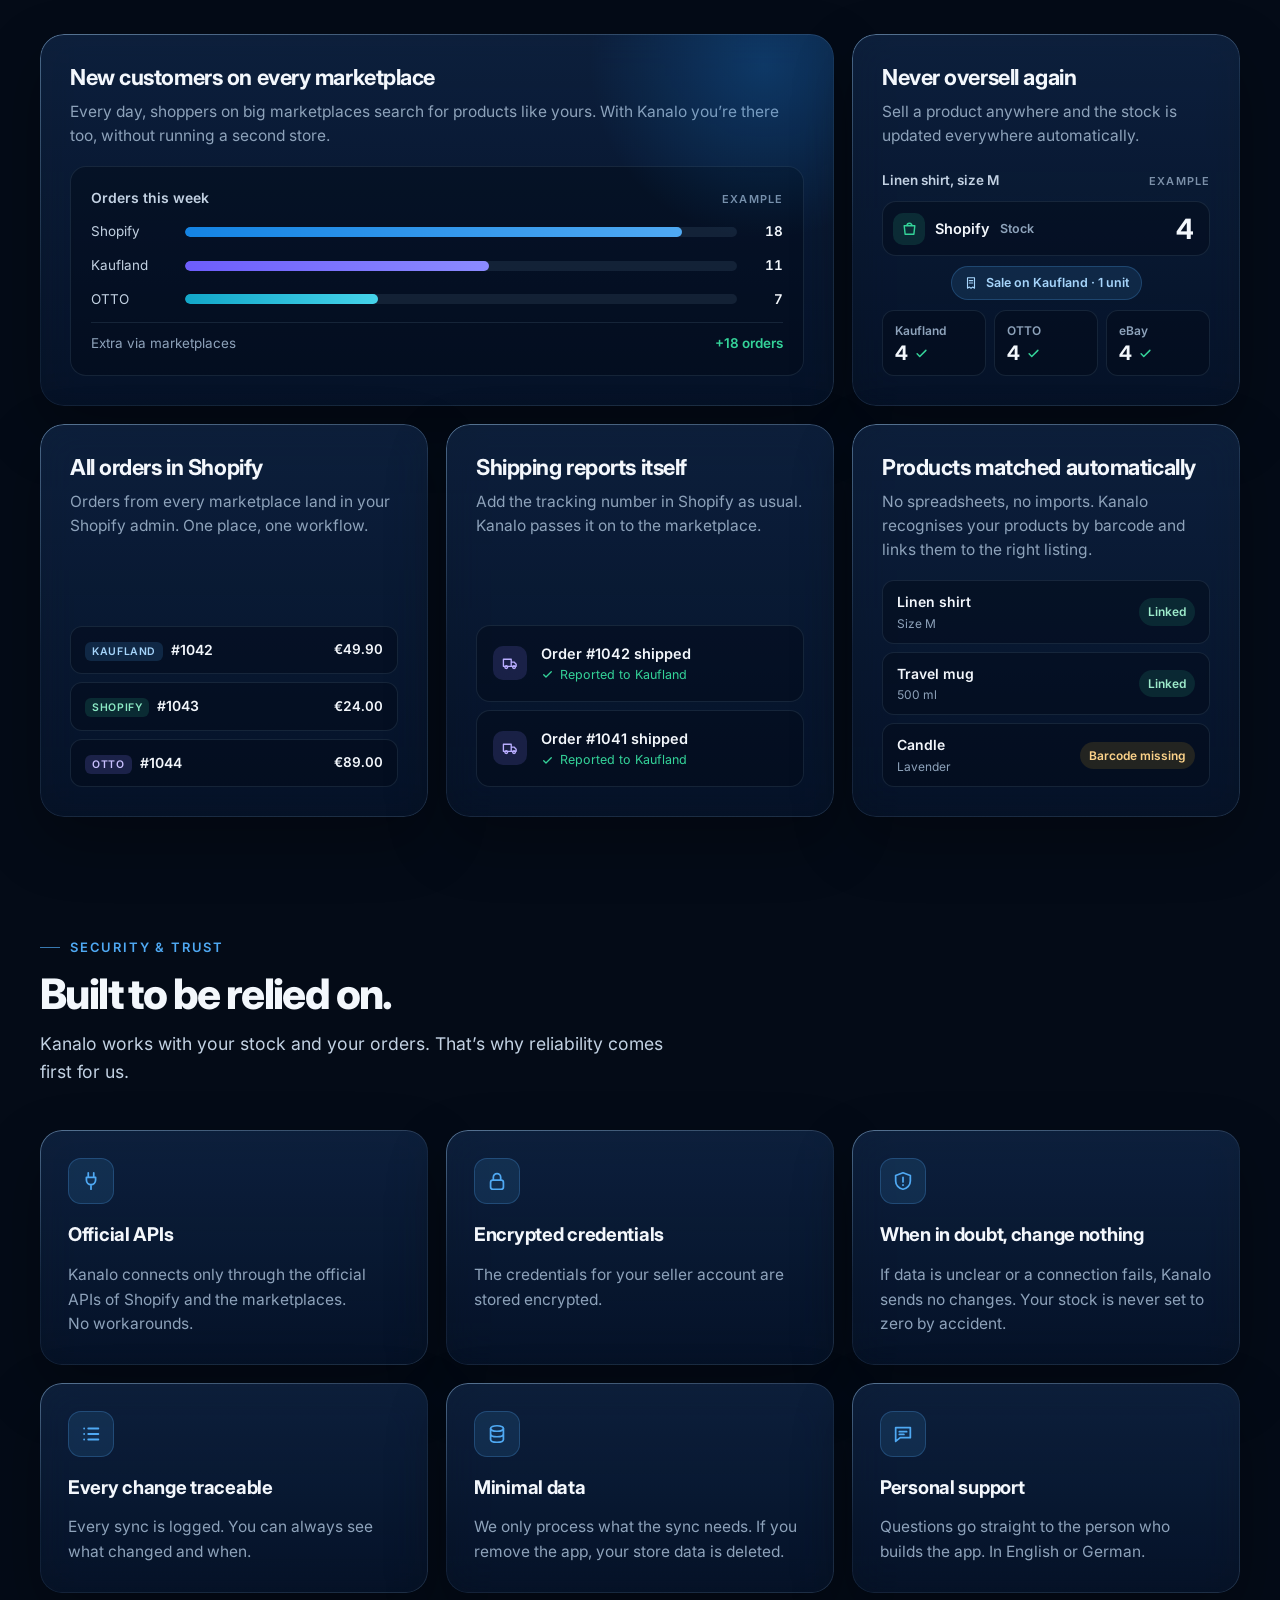
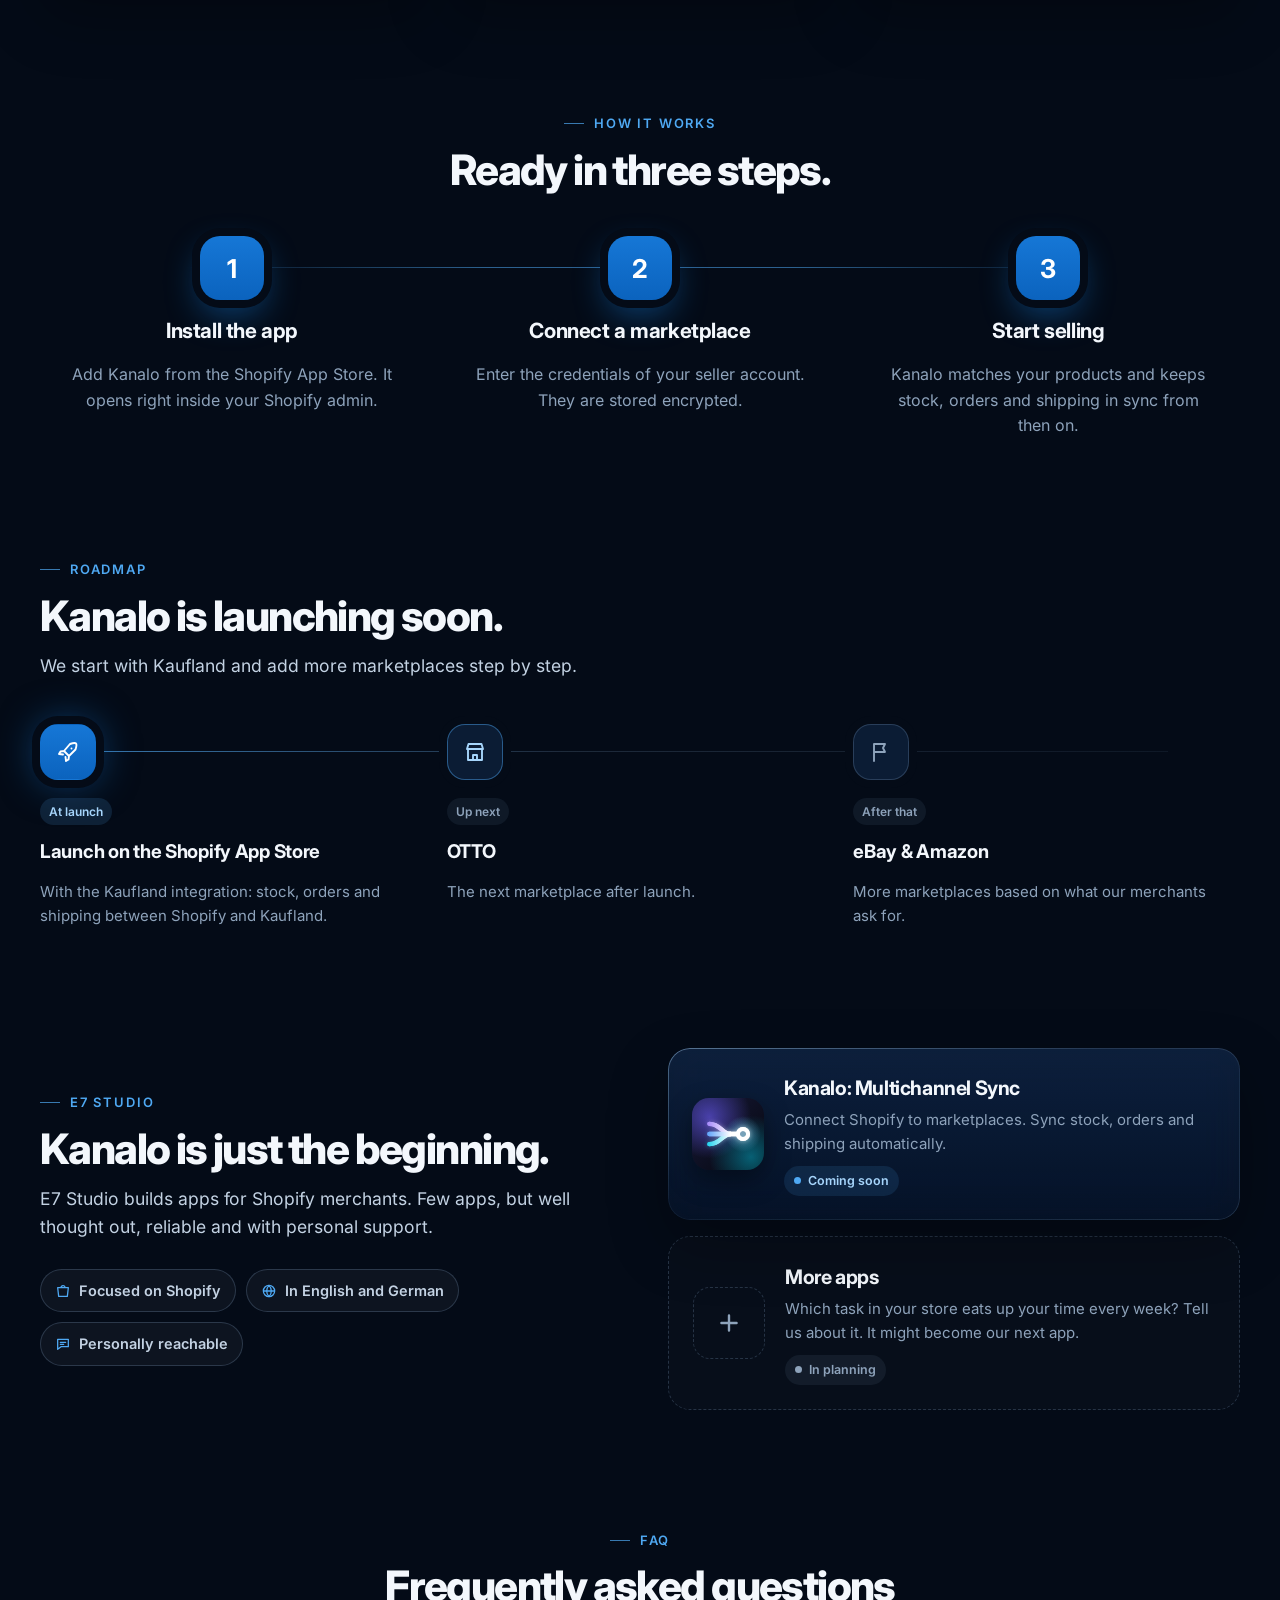
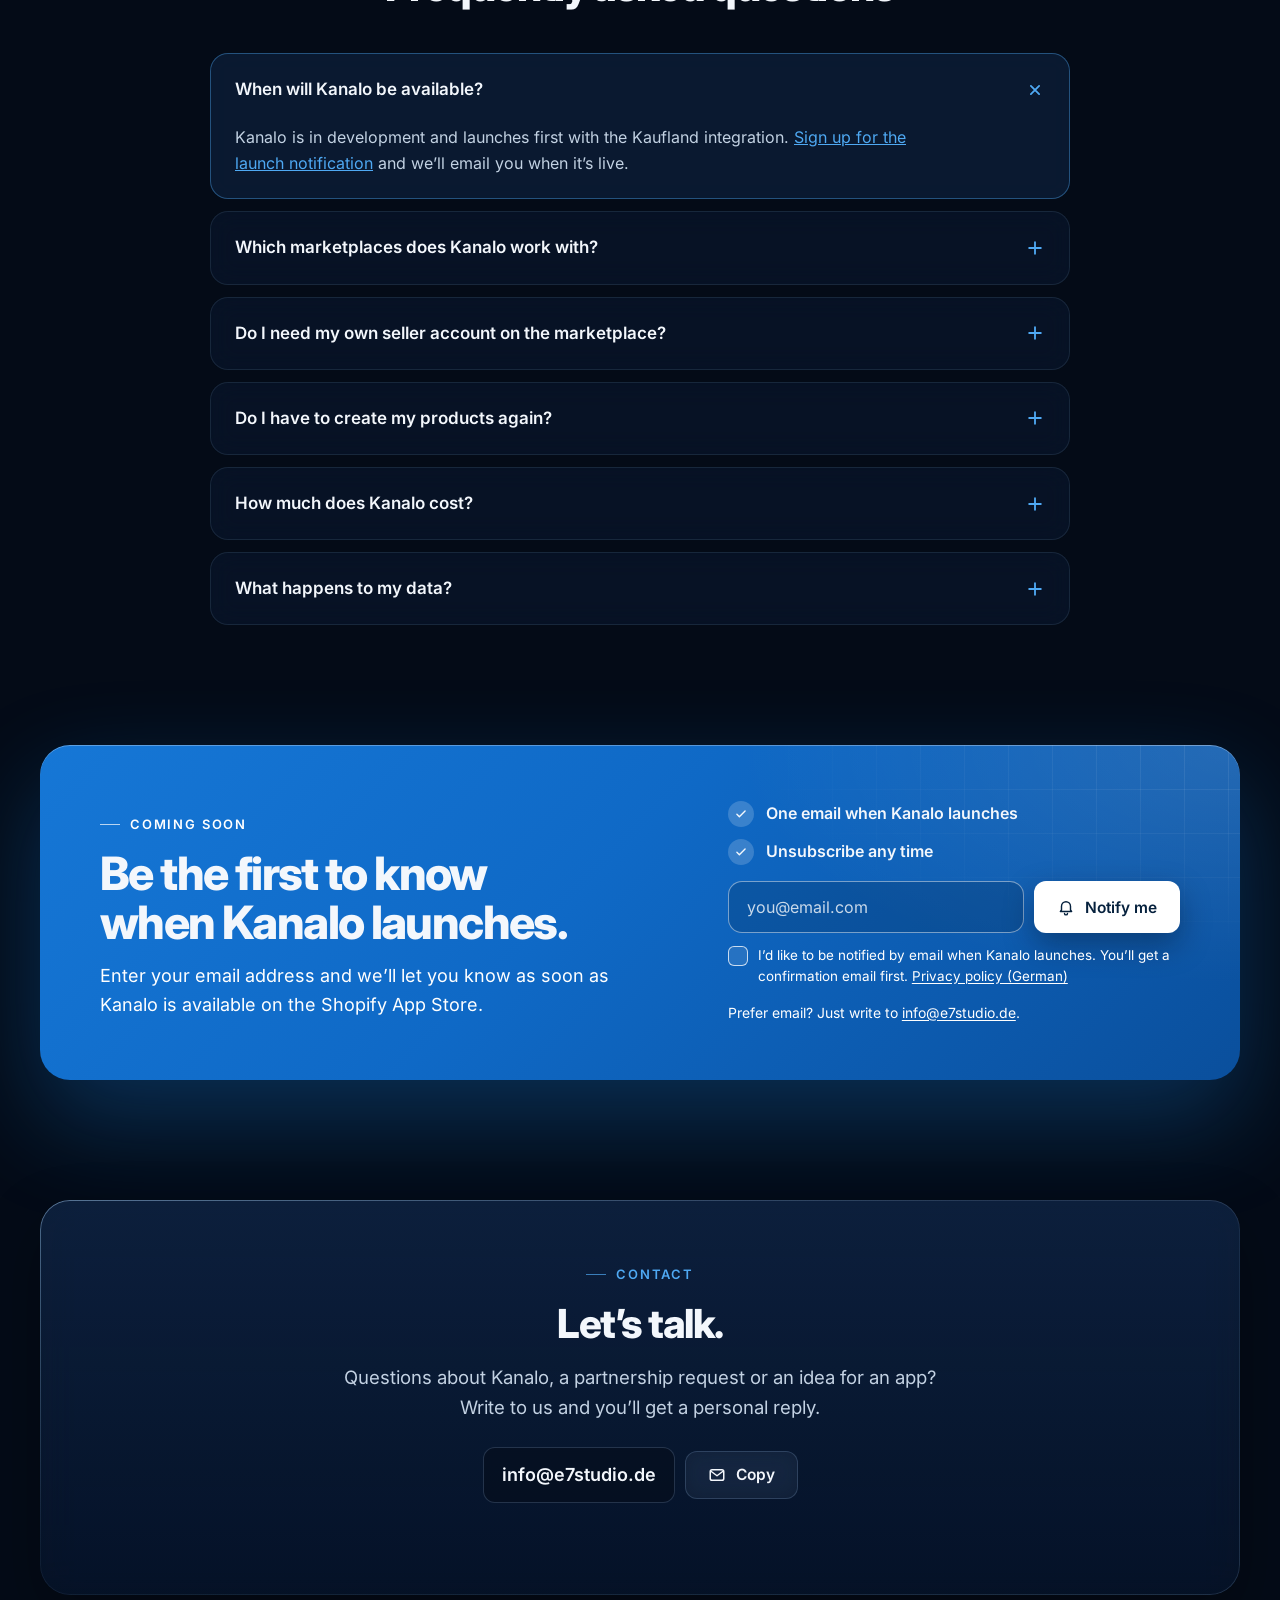
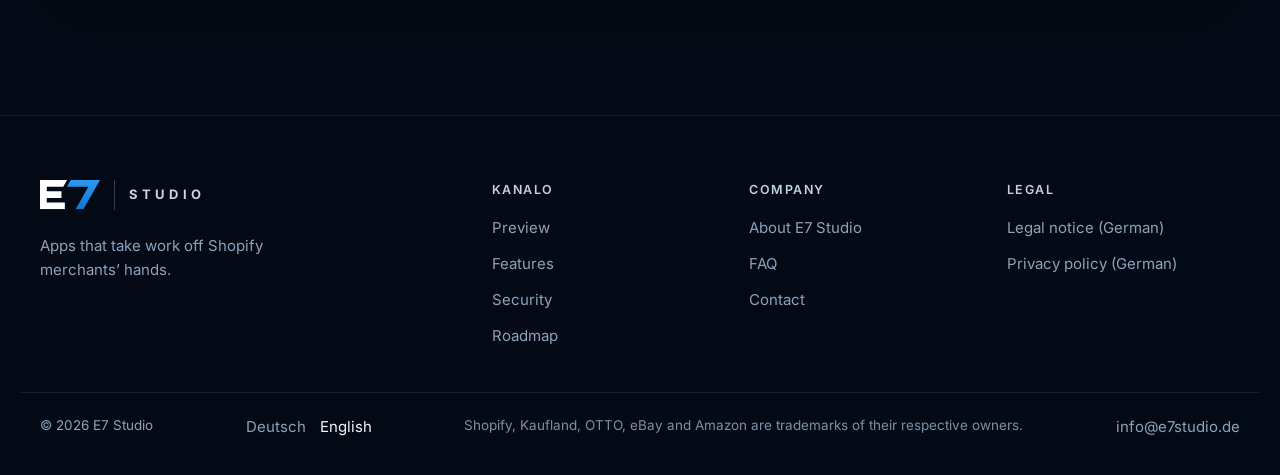
==== commit 6bfa840d: "Add files via upload" ====
--- a/en/index.html
+++ b/en/index.html
@@ -136,87 +136,143 @@
       </div>
 
       <div class="hub">
+        <div class="hub__head"><b>How Kanalo works</b><span>An order comes in. Kanalo handles the rest.</span></div>
+        <div class="hub__stage">
         <div class="hub__plate glass ring" aria-hidden="true"></div>
-        <svg class="hub__svg hub__svg--h" viewBox="0 0 600 440" role="img" aria-label="Kaufland, OTTO, eBay and Amazon come together in your Shopify store through Kanalo">
+        <svg class="hub__svg hub__svg--h" viewBox="0 0 660 440" role="img" aria-label="Kaufland, OTTO, eBay and Amazon are connected to Kanalo. Orders flow into your Shopify store, stock goes back to every marketplace automatically.">
           <defs>
-            <radialGradient id="hubGlow"><stop offset="0" stop-color="#1483E3" stop-opacity="0.55"/><stop offset="1" stop-color="#1483E3" stop-opacity="0"/></radialGradient>
-            <clipPath id="hubClip"><rect x="256" y="176" width="88" height="88" rx="22"/></clipPath>
+            <radialGradient id="hubGlow"><stop offset="0" stop-color="#1483E3" stop-opacity="0.5"/><stop offset="1" stop-color="#1483E3" stop-opacity="0"/></radialGradient>
+            <clipPath id="hubClip"><rect x="284" y="174" width="92" height="92" rx="24"/></clipPath>
           </defs>
-          <circle cx="300" cy="220" r="140" fill="url(#hubGlow)"/>
-          <g fill="none" stroke="rgba(148,184,222,0.24)" stroke-width="2">
-            <path d="M168 64 C216 64 206 220 256 220"/>
-            <path d="M168 168 C216 168 206 220 256 220"/>
-            <path d="M168 272 C216 272 206 220 256 220"/>
-            <path d="M168 376 C216 376 206 220 256 220"/>
-            <path d="M344 220 H434"/>
+          <circle class="hub__glow" cx="330" cy="220" r="150" fill="url(#hubGlow)"/>
+          <text class="hub__group" x="22" y="58">MARKETPLACES</text>
+          <line class="hub__rail" x1="30" y1="76" x2="30" y2="384"/>
+          <g class="hub__lines">
+            <path d="M204 104 C250 104 244 220 284 220"/>
+            <path d="M204 188 C250 188 244 220 284 220"/>
+            <path d="M204 272 C250 272 244 220 284 220"/>
+            <path d="M204 356 C250 356 244 220 284 220"/>
+            <path d="M376 220 H444"/>
           </g>
-          <g fill="none" stroke="#4FA9F3" stroke-width="3" stroke-linecap="round">
-            <path class="flow" d="M168 64 C216 64 206 220 256 220"/>
-            <path class="flow flow--slow" d="M168 168 C216 168 206 220 256 220"/>
-            <path class="flow" d="M168 272 C216 272 206 220 256 220"/>
-            <path class="flow flow--slow" d="M168 376 C216 376 206 220 256 220"/>
-            <path class="flow" d="M344 220 H434"/>
+          <g class="hub__pulses">
+            <path class="pulse pulse--in" pathLength="1" d="M204 104 C250 104 244 220 284 220"/>
+            <path class="pulse pulse--toshop" pathLength="1" d="M376 220 H444"/>
+            <path class="pulse pulse--fromshop" pathLength="1" d="M444 220 H376"/>
+            <path class="pulse pulse--out" pathLength="1" d="M284 220 C244 220 250 104 204 104"/>
+            <path class="pulse pulse--out" pathLength="1" d="M284 220 C244 220 250 188 204 188"/>
+            <path class="pulse pulse--out" pathLength="1" d="M284 220 C244 220 250 272 204 272"/>
+            <path class="pulse pulse--out" pathLength="1" d="M284 220 C244 220 250 356 204 356"/>
           </g>
-          <g font-size="15" font-weight="600" fill="#F3F7FC">
-            <rect x="6" y="40" width="162" height="48" rx="24" fill="rgba(18,44,80,0.72)" stroke="rgba(166,213,251,0.24)"/>
-            <circle cx="30" cy="64" r="5" fill="#34D399"/><text x="44" y="69">Kaufland</text>
-            <rect x="6" y="144" width="162" height="48" rx="24" fill="rgba(18,44,80,0.72)" stroke="rgba(166,213,251,0.24)"/>
-            <circle cx="30" cy="168" r="5" fill="#4FA9F3"/><text x="44" y="173">OTTO</text>
-            <rect x="6" y="248" width="162" height="48" rx="24" fill="rgba(18,44,80,0.72)" stroke="rgba(166,213,251,0.24)"/>
-            <circle cx="30" cy="272" r="5" fill="#4FA9F3"/><text x="44" y="277">eBay</text>
-            <rect x="6" y="352" width="162" height="48" rx="24" fill="rgba(18,44,80,0.72)" stroke="rgba(166,213,251,0.24)"/>
-            <circle cx="30" cy="376" r="5" fill="#4FA9F3"/><text x="44" y="381">Amazon</text>
+            <g class="mk mk--k">
+              <circle class="mk__dot" cx="30" cy="104" r="3.5"/>
+              <rect class="mk__box" x="44" y="81" width="160" height="46" rx="14"/>
+              <rect class="mk__ic" x="52" y="89" width="30" height="30" rx="9"/>
+              <svg x="58" y="95" width="18" height="18" viewBox="0 0 24 24" class="mk__svg"><use href="#i-store"/></svg>
+              <text class="mk__name" x="92" y="109">Kaufland</text>
+              <g class="mk__stock"><rect x="164" y="93" width="32" height="22" rx="11"/><text class="v5" x="180" y="108">5</text><text class="v4" x="180" y="108">4</text></g>
+            </g>
+            <g class="mk mk--o">
+              <circle class="mk__dot" cx="30" cy="188" r="3.5"/>
+              <rect class="mk__box" x="44" y="165" width="160" height="46" rx="14"/>
+              <rect class="mk__ic" x="52" y="173" width="30" height="30" rx="9"/>
+              <svg x="58" y="179" width="18" height="18" viewBox="0 0 24 24" class="mk__svg"><use href="#i-store"/></svg>
+              <text class="mk__name" x="92" y="193">OTTO</text>
+              <g class="mk__stock"><rect x="164" y="177" width="32" height="22" rx="11"/><text class="v5" x="180" y="192">5</text><text class="v4" x="180" y="192">4</text></g>
+            </g>
+            <g class="mk mk--e">
+              <circle class="mk__dot" cx="30" cy="272" r="3.5"/>
+              <rect class="mk__box" x="44" y="249" width="160" height="46" rx="14"/>
+              <rect class="mk__ic" x="52" y="257" width="30" height="30" rx="9"/>
+              <svg x="58" y="263" width="18" height="18" viewBox="0 0 24 24" class="mk__svg"><use href="#i-store"/></svg>
+              <text class="mk__name" x="92" y="277">eBay</text>
+              <g class="mk__stock"><rect x="164" y="261" width="32" height="22" rx="11"/><text class="v5" x="180" y="276">5</text><text class="v4" x="180" y="276">4</text></g>
+            </g>
+            <g class="mk mk--a">
+              <circle class="mk__dot" cx="30" cy="356" r="3.5"/>
+              <rect class="mk__box" x="44" y="333" width="160" height="46" rx="14"/>
+              <rect class="mk__ic" x="52" y="341" width="30" height="30" rx="9"/>
+              <svg x="58" y="347" width="18" height="18" viewBox="0 0 24 24" class="mk__svg"><use href="#i-store"/></svg>
+              <text class="mk__name" x="92" y="361">Amazon</text>
+              <g class="mk__stock"><rect x="164" y="345" width="32" height="22" rx="11"/><text class="v5" x="180" y="360">5</text><text class="v4" x="180" y="360">4</text></g>
+            </g>
+          <rect class="hub__frame" x="277" y="167" width="106" height="106" rx="29"/>
+          <g clip-path="url(#hubClip)"><svg x="284" y="174" width="92" height="92" viewBox="0 0 1200 1200"><use href="#kanalo"/></svg></g>
+          <text class="hub__name" x="330" y="302" text-anchor="middle">Kanalo</text>
+          <text class="hub__sub" x="330" y="320" text-anchor="middle">Syncs automatically</text>
+          <g class="shop">
+            <rect class="shop__box" x="444" y="172" width="208" height="96" rx="20"/>
+            <rect class="shop__ic" x="456" y="200" width="40" height="40" rx="11"/>
+            <svg x="464" y="208" width="24" height="24" viewBox="0 0 24 24" class="shop__svg"><use href="#i-bag"/></svg>
+            <text class="shop__name" x="506" y="216">Your Shopify store</text>
+            <text class="shop__sub" x="506" y="237">Your central hub</text>
           </g>
-          <g fill="none" stroke="#8EA3BB" stroke-width="1.8" stroke-linecap="round" stroke-linejoin="round">
-            <path d="M136 60 h14 l-4 -4 M150 68 h-14 l4 4"/>
-            <path d="M136 164 h14 l-4 -4 M150 172 h-14 l4 4"/>
-            <path d="M136 268 h14 l-4 -4 M150 276 h-14 l4 4"/>
-            <path d="M136 372 h14 l-4 -4 M150 380 h-14 l4 4"/>
+          <g class="shop__pill">
+            <rect x="478" y="284" width="140" height="26" rx="13"/>
+            <text class="t-order" x="548" y="301" text-anchor="middle">Order created</text>
+            <text class="t-stock" x="548" y="301" text-anchor="middle">Stock 5 → 4</text>
           </g>
-          <rect x="249" y="169" width="102" height="102" rx="28" fill="none" stroke="rgba(166,213,251,0.4)"/>
-          <g clip-path="url(#hubClip)"><svg x="256" y="176" width="88" height="88" viewBox="0 0 1200 1200"><use href="#kanalo"/></svg></g>
-          <text x="300" y="298" text-anchor="middle" fill="#C3D2E3" font-size="13" font-weight="600">Kanalo</text>
-          <rect x="434" y="178" width="160" height="84" rx="20" fill="rgba(18,44,80,0.72)" stroke="rgba(166,213,251,0.24)"/>
-          <rect x="450" y="198" width="44" height="44" rx="12" fill="rgba(52,211,153,0.14)"/>
-          <svg x="459" y="207" width="26" height="26" viewBox="0 0 24 24" color="#34D399"><use href="#i-bag"/></svg>
-          <text x="506" y="216" fill="#F3F7FC" font-size="15" font-weight="600">Your store</text>
-          <text x="506" y="237" fill="#8EA3BB" font-size="12.5">on Shopify</text>
         </svg>
 
-        <svg class="hub__svg hub__svg--v" viewBox="0 0 360 440" role="img" aria-label="Kaufland, OTTO, eBay and Amazon come together in your Shopify store through Kanalo">
+        <svg class="hub__svg hub__svg--v" viewBox="0 0 360 500" role="img" aria-label="Kaufland, OTTO, eBay and Amazon are connected to Kanalo. Orders flow into your Shopify store, stock goes back to every marketplace automatically.">
           <defs>
-            <radialGradient id="hubGlowV"><stop offset="0" stop-color="#1483E3" stop-opacity="0.55"/><stop offset="1" stop-color="#1483E3" stop-opacity="0"/></radialGradient>
-            <clipPath id="hubClipV"><rect x="138" y="190" width="84" height="84" rx="21"/></clipPath>
+            <radialGradient id="hubGlowV"><stop offset="0" stop-color="#1483E3" stop-opacity="0.5"/><stop offset="1" stop-color="#1483E3" stop-opacity="0"/></radialGradient>
+            <clipPath id="hubClipV"><rect x="142" y="208" width="76" height="76" rx="20"/></clipPath>
           </defs>
-          <circle cx="180" cy="232" r="120" fill="url(#hubGlowV)"/>
-          <g fill="none" stroke="rgba(148,184,222,0.24)" stroke-width="2">
-            <path d="M48 72 C48 140 180 130 180 190"/>
-            <path d="M136 72 C136 140 180 130 180 190"/>
-            <path d="M224 72 C224 140 180 130 180 190"/>
-            <path d="M312 72 C312 140 180 130 180 190"/>
-            <path d="M180 274 V350"/>
+          <circle class="hub__glow" cx="180" cy="246" r="110" fill="url(#hubGlowV)"/>
+          <text class="hub__group" x="180" y="30" text-anchor="middle">MARKETPLACES</text>
+          <rect class="hub__groupbox" x="8" y="38" width="344" height="114" rx="20"/>
+          <g class="hub__lines"><path d="M180 152 V202"/><path d="M180 290 V348"/></g>
+          <g class="hub__pulses">
+            <path class="pulse pulse--in" pathLength="1" d="M180 152 V202"/>
+            <path class="pulse pulse--toshop" pathLength="1" d="M180 290 V348"/>
+            <path class="pulse pulse--fromshop" pathLength="1" d="M180 348 V290"/>
+            <path class="pulse pulse--out" pathLength="1" d="M180 202 V152"/>
           </g>
-          <g fill="none" stroke="#4FA9F3" stroke-width="3" stroke-linecap="round">
-            <path class="flow" d="M48 72 C48 140 180 130 180 190"/>
-            <path class="flow flow--slow" d="M136 72 C136 140 180 130 180 190"/>
-            <path class="flow" d="M224 72 C224 140 180 130 180 190"/>
-            <path class="flow flow--slow" d="M312 72 C312 140 180 130 180 190"/>
-            <path class="flow" d="M180 274 V350"/>
+            <g class="mk mk--k">
+              <rect class="mk__box" x="16" y="46" width="160" height="44" rx="13"/>
+              <rect class="mk__ic" x="24" y="54" width="28" height="28" rx="8"/>
+              <svg x="29" y="59" width="18" height="18" viewBox="0 0 24 24" class="mk__svg"><use href="#i-store"/></svg>
+              <text class="mk__name" x="62" y="73">Kaufland</text>
+              <g class="mk__stock"><rect x="136" y="57" width="32" height="22" rx="11"/><text class="v5" x="152" y="72">5</text><text class="v4" x="152" y="72">4</text></g>
+            </g>
+            <g class="mk mk--o">
+              <rect class="mk__box" x="184" y="46" width="160" height="44" rx="13"/>
+              <rect class="mk__ic" x="192" y="54" width="28" height="28" rx="8"/>
+              <svg x="197" y="59" width="18" height="18" viewBox="0 0 24 24" class="mk__svg"><use href="#i-store"/></svg>
+              <text class="mk__name" x="230" y="73">OTTO</text>
+              <g class="mk__stock"><rect x="304" y="57" width="32" height="22" rx="11"/><text class="v5" x="320" y="72">5</text><text class="v4" x="320" y="72">4</text></g>
+            </g>
+            <g class="mk mk--e">
+              <rect class="mk__box" x="16" y="100" width="160" height="44" rx="13"/>
+              <rect class="mk__ic" x="24" y="108" width="28" height="28" rx="8"/>
+              <svg x="29" y="113" width="18" height="18" viewBox="0 0 24 24" class="mk__svg"><use href="#i-store"/></svg>
+              <text class="mk__name" x="62" y="127">eBay</text>
+              <g class="mk__stock"><rect x="136" y="111" width="32" height="22" rx="11"/><text class="v5" x="152" y="126">5</text><text class="v4" x="152" y="126">4</text></g>
+            </g>
+            <g class="mk mk--a">
+              <rect class="mk__box" x="184" y="100" width="160" height="44" rx="13"/>
+              <rect class="mk__ic" x="192" y="108" width="28" height="28" rx="8"/>
+              <svg x="197" y="113" width="18" height="18" viewBox="0 0 24 24" class="mk__svg"><use href="#i-store"/></svg>
+              <text class="mk__name" x="230" y="127">Amazon</text>
+              <g class="mk__stock"><rect x="304" y="111" width="32" height="22" rx="11"/><text class="v5" x="320" y="126">5</text><text class="v4" x="320" y="126">4</text></g>
+            </g>
+          <rect class="hub__frame" x="136" y="202" width="88" height="88" rx="24"/>
+          <g clip-path="url(#hubClipV)"><svg x="142" y="208" width="76" height="76" viewBox="0 0 1200 1200"><use href="#kanalo"/></svg></g>
+          <text class="hub__name" x="236" y="242">Kanalo</text>
+          <text class="hub__sub" x="236" y="260">Syncs</text>
+          <text class="hub__sub" x="236" y="275">automatically</text>
+          <g class="shop">
+            <rect class="shop__box" x="40" y="348" width="280" height="84" rx="20"/>
+            <rect class="shop__ic" x="58" y="368" width="44" height="44" rx="12"/>
+            <svg x="67" y="377" width="26" height="26" viewBox="0 0 24 24" class="shop__svg"><use href="#i-bag"/></svg>
+            <text class="shop__name" x="116" y="386">Your Shopify store</text>
+            <text class="shop__sub" x="116" y="407">Your central hub</text>
           </g>
-          <g font-size="13.5" font-weight="600" fill="#F3F7FC" text-anchor="middle">
-            <rect x="8" y="30" width="80" height="42" rx="21" fill="rgba(18,44,80,0.72)" stroke="rgba(166,213,251,0.24)"/><text x="48" y="56">Kaufland</text>
-            <rect x="96" y="30" width="80" height="42" rx="21" fill="rgba(18,44,80,0.72)" stroke="rgba(166,213,251,0.24)"/><text x="136" y="56">OTTO</text>
-            <rect x="184" y="30" width="80" height="42" rx="21" fill="rgba(18,44,80,0.72)" stroke="rgba(166,213,251,0.24)"/><text x="224" y="56">eBay</text>
-            <rect x="272" y="30" width="80" height="42" rx="21" fill="rgba(18,44,80,0.72)" stroke="rgba(166,213,251,0.24)"/><text x="312" y="56">Amazon</text>
+          <g class="shop__pill">
+            <rect x="110" y="446" width="140" height="26" rx="13"/>
+            <text class="t-order" x="180" y="463" text-anchor="middle">Order created</text>
+            <text class="t-stock" x="180" y="463" text-anchor="middle">Stock 5 → 4</text>
           </g>
-          <rect x="132" y="184" width="96" height="96" rx="26" fill="none" stroke="rgba(166,213,251,0.4)"/>
-          <g clip-path="url(#hubClipV)"><svg x="138" y="190" width="84" height="84" viewBox="0 0 1200 1200"><use href="#kanalo"/></svg></g>
-          <text x="242" y="237" fill="#C3D2E3" font-size="13" font-weight="600">Kanalo</text>
-          <rect x="90" y="350" width="180" height="80" rx="20" fill="rgba(18,44,80,0.72)" stroke="rgba(166,213,251,0.24)"/>
-          <rect x="106" y="368" width="44" height="44" rx="12" fill="rgba(52,211,153,0.14)"/>
-          <svg x="115" y="377" width="26" height="26" viewBox="0 0 24 24" color="#34D399"><use href="#i-bag"/></svg>
-          <text x="162" y="387" fill="#F3F7FC" font-size="15" font-weight="600">Your store</text>
-          <text x="162" y="408" fill="#8EA3BB" font-size="12.5">on Shopify</text>
         </svg>
 
         <div class="note note--order" aria-hidden="true">
@@ -227,7 +283,7 @@
           <span class="note__icon"><svg><use href="#i-sync"/></svg></span>
           <span><b>Stock updated</b><small>on all marketplaces</small></span>
         </div>
-        <span class="hub__caption">Example view</span>
+        </div>
       </div>
     </div>
 
@@ -960,5 +1016,27 @@
   els.forEach(function (el) { el.classList.add('js-anim'); io.observe(el); });
 })();
 </script>
+<script>
+(function () {
+  var hub = document.querySelector('.hub');
+  if (!hub || !('IntersectionObserver' in window)) return;
+  if (window.matchMedia('(prefers-reduced-motion: reduce)').matches) return;
+  hub.classList.add('is-live');
+  var steps = [['ph-order', 4200], ['ph-stock', 4600], ['', 2400]], i = 0, timer = null, visible = false;
+  function run() {
+    var st = steps[i];
+    hub.classList.remove('ph-order', 'ph-stock');
+    if (st[0]) { void hub.offsetWidth; hub.classList.add(st[0]); }
+    timer = setTimeout(function () { i = (i + 1) % steps.length; run(); }, st[1]);
+  }
+  function stop() { clearTimeout(timer); timer = null; }
+  new IntersectionObserver(function (es) {
+    visible = es[0].isIntersecting;
+    if (visible && !timer && !document.hidden) { timer = setTimeout(run, 600); }
+    if (!visible) stop();
+  }, { threshold: 0.3 }).observe(hub);
+  document.addEventListener('visibilitychange', function () { if (document.hidden) stop(); else if (visible && !timer) run(); });
+})();
+</script>
 </body>
 </html>
--- a/assets/style.css
+++ b/assets/style.css
@@ -20,6 +20,8 @@
   --sky: #1483E3;
   --sky-2: #4FA9F3;
   --sky-3: #A6D5FB;
+  --fill-1: #1677D6; /* Blau hinter weisser Schrift, oben (Kontrast >= 4,5:1) */
+  --fill-2: #0B63BE; /* Blau hinter weisser Schrift, unten */
   --ok: #34D399;
   --line: rgba(148, 184, 222, 0.12);
   --line-2: rgba(148, 184, 222, 0.22);
@@ -103,7 +105,7 @@
 }
 
 .grad {
-  background: linear-gradient(92deg, #FFFFFF 0%, var(--sky-3) 36%, var(--sky-2) 68%, var(--sky) 100%);
+  background: linear-gradient(92deg, var(--sky-3) 0%, var(--sky-2) 52%, var(--sky) 100%);
   -webkit-background-clip: text; background-clip: text; -webkit-text-fill-color: transparent;
 }
 .eyebrow {
@@ -116,7 +118,7 @@
 .skip {
   position: absolute; left: 16px; top: -80px; z-index: 100;
   padding: 12px 18px; border-radius: 10px; font-weight: 600; text-decoration: none;
-  background: var(--sky); color: #FFFFFF;
+  background: var(--fill-2); color: #FFFFFF;
 }
 .skip:focus { top: calc(12px + env(safe-area-inset-top, 0px)); color: #FFFFFF; }
 
@@ -198,7 +200,7 @@
 .btn svg { width: 18px; height: 18px; flex-shrink: 0; transition: transform .25s var(--ease); }
 .btn:hover svg.mv { transform: translateX(3px); }
 .btn--primary {
-  color: #FFFFFF; background: linear-gradient(180deg, #2B95EE 0%, var(--sky) 100%);
+  color: #FFFFFF; background: linear-gradient(180deg, var(--fill-1) 0%, var(--fill-2) 100%);
   box-shadow: inset 0 1px 0 rgba(255, 255, 255, 0.25), 0 10px 30px rgba(20, 131, 227, 0.42);
 }
 .btn--primary:hover { color: #FFFFFF; transform: translateY(-1px); box-shadow: inset 0 1px 0 rgba(255, 255, 255, 0.25), 0 14px 38px rgba(20, 131, 227, 0.58); }
@@ -216,8 +218,8 @@
 .hero::after {
   content: ""; position: absolute; inset: 0; z-index: -1; pointer-events: none;
   background-image:
-    linear-gradient(rgba(148, 184, 222, 0.055) 1px, transparent 1px),
-    linear-gradient(90deg, rgba(148, 184, 222, 0.055) 1px, transparent 1px);
+    linear-gradient(rgba(148, 184, 222, 0.04) 1px, transparent 1px),
+    linear-gradient(90deg, rgba(148, 184, 222, 0.04) 1px, transparent 1px);
   background-size: 64px 64px;
   -webkit-mask-image: radial-gradient(ellipse 70% 70% at 60% 30%, #000 15%, transparent 72%);
   mask-image: radial-gradient(ellipse 70% 70% at 60% 30%, #000 15%, transparent 72%);
@@ -235,9 +237,10 @@
 }
 .badge b {
   font-size: 12px; font-weight: 600; letter-spacing: .04em; color: #FFFFFF;
-  background: linear-gradient(180deg, #2B95EE, var(--sky)); padding: 5px 10px; border-radius: 999px;
+  background: linear-gradient(180deg, var(--fill-1), var(--fill-2)); padding: 5px 10px; border-radius: 999px;
 }
 .hero h1 { font-size: clamp(46px, 6.3vw, 84px); font-weight: 800; line-height: 1.0; letter-spacing: -0.042em; }
+.hero h1 .line { display: block; } /* jeder Satz beginnt in einer neuen Zeile */
 /* Englische Wörter sind länger: Überschrift etwas kleiner, damit sie in drei Zeilen passt */
 :lang(en) .hero h1 { font-size: clamp(40px, 4.4vw, 64px); }
 .hero__lead { font-size: 19.5px; color: var(--ink-2); max-width: 31em; line-height: 1.55; }
@@ -247,33 +250,82 @@
 .hero__trust svg { width: 17px; height: 17px; color: var(--ok); }
 
 /* Verbindungsgrafik */
-.hub { position: relative; isolation: isolate; min-width: 0; padding: 44px 0; }
-.hub__plate { position: absolute; inset: 8% -2% 8% -2%; border-radius: 32px; z-index: -1; }
-.hub__svg { display: block; width: 100%; height: auto; overflow: visible; }
+.hub { position: relative; min-width: 0; display: flex; flex-direction: column; gap: 14px; }
+.hub__head { display: flex; flex-direction: column; gap: 3px; padding-left: 4px; }
+.hub__head b { font-size: 12px; font-weight: 600; letter-spacing: .12em; text-transform: uppercase; color: var(--sky-2); }
+.hub__head span { font-size: 14px; color: var(--ink-3); }
+.hub__stage { position: relative; isolation: isolate; padding: 30px 0; }
+.hub__plate { position: absolute; inset: 9% 0; border-radius: 30px; z-index: -1; }
+.hub__svg { display: block; width: 100%; height: auto; }
 .hub__svg text { font-family: var(--font-body); }
 .hub__svg--v { display: none; }
-.hub .flow { stroke-dasharray: 3 13; animation: flow 1.4s linear infinite; }
-.hub .flow--slow { animation-duration: 2.1s; }
-@keyframes flow { to { stroke-dashoffset: -32; } }
+.hub__group { font-size: 11px; font-weight: 600; letter-spacing: .14em; fill: var(--ink-4); }
+.hub__rail { stroke: rgba(148, 184, 222, 0.16); stroke-width: 2; stroke-linecap: round; }
+.hub__groupbox { fill: rgba(148, 184, 222, 0.03); stroke: rgba(148, 184, 222, 0.14); }
+.hub__lines path { fill: none; stroke: rgba(148, 184, 222, 0.26); stroke-width: 2; }
+.mk__dot { fill: #4FA9F3; }
+.mk--k .mk__dot { fill: #34D399; }
+.mk__box { fill: rgba(18, 44, 80, 0.72); stroke: rgba(166, 213, 251, 0.22); transition: stroke .5s ease, fill .5s ease; }
+.mk__ic { fill: rgba(79, 169, 243, 0.14); }
+.mk__svg { color: #4FA9F3; }
+.mk__name { font-size: 15px; font-weight: 600; fill: #F3F7FC; }
+.mk__stock { opacity: 0; transition: opacity .4s ease; }
+.mk__stock rect { fill: rgba(79, 169, 243, 0.16); }
+.mk__stock text { font-size: 12.5px; font-weight: 700; fill: #A6D5FB; text-anchor: middle; font-variant-numeric: tabular-nums; transition: opacity .4s ease; }
+.mk__stock .v4 { opacity: 0; }
+.hub__glow { opacity: .9; }
+.hub__frame { fill: none; stroke: rgba(166, 213, 251, 0.45); stroke-width: 1.5; filter: drop-shadow(0 0 14px rgba(20, 131, 227, 0.55)); transition: stroke .5s ease; }
+.hub__name { font-size: 15px; font-weight: 700; fill: #F3F7FC; }
+.hub__sub { font-size: 12px; fill: #8EA3BB; }
+.shop__box { fill: rgba(18, 44, 80, 0.8); stroke: rgba(52, 211, 153, 0.35); stroke-width: 1.2; transition: stroke .5s ease; }
+.shop__ic { fill: rgba(52, 211, 153, 0.14); }
+.shop__svg { color: #34D399; }
+.shop__name { font-size: 14.5px; font-weight: 700; fill: #F3F7FC; }
+.shop__sub { font-size: 12.5px; fill: #8EA3BB; }
+.shop__pill { opacity: 0; transition: opacity .4s ease; }
+.shop__pill rect { fill: rgba(18, 44, 80, 0.9); stroke: rgba(166, 213, 251, 0.24); }
+.shop__pill text { font-size: 12px; font-weight: 600; opacity: 0; transition: opacity .4s ease; }
+.shop__pill .t-order { fill: #34D399; }
+.shop__pill .t-stock { fill: #A6D5FB; }
+.pulse { fill: none; stroke: #FFFFFF; stroke-width: 3; stroke-linecap: round; stroke-dasharray: .16 2; stroke-dashoffset: .16; opacity: 0; filter: drop-shadow(0 0 5px rgba(79, 169, 243, 0.9)); }
+@keyframes travel { 0% { stroke-dashoffset: .16; opacity: 0; } 12% { opacity: 1; } 88% { opacity: 1; } 100% { stroke-dashoffset: -1; opacity: 0; } }
 
 .note {
   position: absolute; display: flex; align-items: center; gap: 12px;
-  padding: 12px 16px 12px 12px; border-radius: 16px; min-width: 0;
-  background: rgba(14, 34, 64, 0.72); border: 1px solid var(--line-2);
+  padding: 11px 16px 11px 11px; border-radius: 16px; min-width: 0;
+  background: rgba(14, 34, 64, 0.82); border: 1px solid var(--line-2);
   -webkit-backdrop-filter: blur(14px) saturate(150%); backdrop-filter: blur(14px) saturate(150%);
-  box-shadow: var(--glass-hi), 0 20px 50px rgba(0, 0, 0, 0.45);
-  animation: float 6s ease-in-out infinite;
-}
-.note__icon { width: 38px; height: 38px; border-radius: 11px; display: grid; place-items: center; flex-shrink: 0; }
-.note__icon svg { width: 20px; height: 20px; }
-.note b { display: block; font-size: 14.5px; font-weight: 600; line-height: 1.3; }
-.note small { display: block; font-size: 12.5px; color: var(--ink-3); line-height: 1.35; }
-.note--order { top: 4px; right: 2%; }
+  box-shadow: var(--glass-hi), 0 18px 44px rgba(0, 0, 0, 0.42);
+  transition: opacity .5s ease, transform .5s var(--ease);
+}
+.note__icon { width: 36px; height: 36px; border-radius: 11px; display: grid; place-items: center; flex-shrink: 0; }
+.note__icon svg { width: 19px; height: 19px; }
+.note b { display: block; font-size: 14.5px; font-weight: 700; line-height: 1.3; }
+.note small { display: block; font-size: 12px; color: var(--ink-3); line-height: 1.35; }
+.note--order { top: 0; left: 30%; border-color: rgba(52, 211, 153, 0.35); }
 .note--order .note__icon { background: rgba(52, 211, 153, 0.14); color: var(--ok); }
-.note--stock { bottom: 4px; right: 2%; animation-delay: -3s; }
-.note--stock .note__icon { background: rgba(79, 169, 243, 0.16); color: var(--sky-2); }
-.hub__caption { position: absolute; left: 0; top: 10px; font-size: 11px; font-weight: 600; letter-spacing: .12em; text-transform: uppercase; color: var(--ink-4); }
-@keyframes float { 0%, 100% { transform: translateY(0); } 50% { transform: translateY(-8px); } }
+.note--stock { bottom: 0; left: 30%; background: rgba(12, 28, 52, 0.7); }
+.note--stock b { font-weight: 600; color: var(--ink-2); }
+.note--stock .note__icon { background: rgba(79, 169, 243, 0.14); color: var(--sky-2); }
+
+/* Ablauf: 1. Bestellung (deutlich), 2. Bestand (ruhiger), 3. Pause */
+.hub.is-live .note { opacity: 0; transform: translateY(6px); }
+.hub.ph-order .note--order { opacity: 1; transform: none; transition-delay: .1s; }
+.hub.ph-order .mk--k .mk__box { stroke: rgba(52, 211, 153, 0.75); fill: rgba(20, 60, 70, 0.75); }
+.hub.ph-order .pulse--in { animation: travel 1s ease-in-out .5s both; }
+.hub.ph-order .hub__frame { stroke: rgba(166, 213, 251, 0.9); transition-delay: 1.3s; }
+.hub.ph-order .pulse--toshop { animation: travel .7s ease-in-out 1.45s both; }
+.hub.ph-order .shop__box { stroke: rgba(52, 211, 153, 0.85); transition-delay: 2.05s; }
+.hub.ph-order .shop__pill { opacity: 1; transition-delay: 2.1s; }
+.hub.ph-order .shop__pill .t-order { opacity: 1; transition-delay: 2.1s; }
+.hub.ph-stock .shop__pill, .hub.ph-stock .shop__pill .t-stock { opacity: 1; transition-delay: .2s; }
+.hub.ph-stock .pulse--fromshop { animation: travel .7s ease-in-out .7s both; }
+.hub.ph-stock .pulse--out { animation: travel 1s ease-in-out 1.3s both; opacity: .75; }
+.hub.ph-stock .pulse { filter: drop-shadow(0 0 3px rgba(79, 169, 243, 0.6)); stroke: #A6D5FB; }
+.hub.ph-stock .mk__stock { opacity: 1; transition-delay: .4s; }
+.hub.ph-stock .mk__stock .v5 { opacity: 0; transition-delay: 2.2s; }
+.hub.ph-stock .mk__stock .v4 { opacity: 1; transition-delay: 2.2s; }
+.hub.ph-stock .note--stock { opacity: 1; transform: none; transition-delay: 2.3s; }
 
 /* Integrationen */
 .integrations { padding-block: 8px 24px; }
@@ -330,7 +382,9 @@
 }
 .win-tab svg { width: 17px; height: 17px; flex-shrink: 0; transition: color .2s var(--ease); }
 .win-tab:hover { color: var(--ink-1); background: rgba(148, 184, 222, 0.07); }
-.win-tab[aria-selected="true"] { color: var(--ink-1); background: rgba(79, 169, 243, 0.14); box-shadow: inset 0 0 0 1px rgba(79, 169, 243, 0.2); }
+.win-tab { position: relative; }
+.win-tab[aria-selected="true"] { color: var(--ink-1); background: rgba(79, 169, 243, 0.17); box-shadow: inset 0 0 0 1px rgba(79, 169, 243, 0.3); }
+.win-tab[aria-selected="true"]::before { content: ""; position: absolute; left: 0; top: 9px; bottom: 9px; width: 3px; border-radius: 3px; background: var(--sky-2); box-shadow: 0 0 10px rgba(79, 169, 243, 0.55); }
 .win-tab[aria-selected="true"] svg { color: var(--sky-2); }
 .win-tab:focus-visible { outline-offset: -2px; border-radius: 10px; }
 /* Alle Ansichten liegen in derselben Zelle: Das Fenster behält seine Höhe, die Seite springt beim Wechseln nicht */
@@ -344,8 +398,8 @@
 .win-head h3 { font-size: 22px; font-weight: 700; letter-spacing: -0.02em; }
 .win-head p { font-size: 13.5px; color: var(--ink-3); margin-top: 2px; }
 .live { display: inline-flex; align-items: center; gap: 8px; padding: 7px 12px; border-radius: 999px; font-size: 13px; font-weight: 600; color: #9DEBCB; background: rgba(52, 211, 153, 0.10); border: 1px solid rgba(52, 211, 153, 0.28); }
-.live i { width: 8px; height: 8px; border-radius: 50%; background: var(--ok); animation: pulse 2.4s ease-out infinite; }
-@keyframes pulse { 0% { box-shadow: 0 0 0 0 rgba(52, 211, 153, 0.5); } 70% { box-shadow: 0 0 0 8px rgba(52, 211, 153, 0); } 100% { box-shadow: 0 0 0 0 rgba(52, 211, 153, 0); } }
+.live i { width: 8px; height: 8px; border-radius: 50%; background: var(--ok); animation: pulse 3.2s ease-out infinite; }
+@keyframes pulse { 0% { box-shadow: 0 0 0 0 rgba(52, 211, 153, 0.38); } 70% { box-shadow: 0 0 0 6px rgba(52, 211, 153, 0); } 100% { box-shadow: 0 0 0 0 rgba(52, 211, 153, 0); } }
 .kpis { display: grid; grid-template-columns: repeat(3, minmax(0, 1fr)); gap: 12px; }
 .kpi, .panel { border-radius: 16px; background: rgba(4, 11, 23, 0.42); border: 1px solid var(--line); }
 .kpi { display: flex; flex-direction: column; gap: 4px; padding: 16px 18px; min-width: 0; }
@@ -549,7 +603,7 @@
 .step::before {
   content: counter(s); display: grid; place-items: center; width: 64px; height: 64px; border-radius: 20px;
   font-family: var(--font-display); font-size: 26px; font-weight: 700; color: #FFFFFF;
-  background: linear-gradient(180deg, #2B95EE, #0B6CC4);
+  background: linear-gradient(180deg, var(--fill-1), var(--fill-2));
   box-shadow: 0 0 0 8px var(--bg), 0 14px 34px rgba(20, 131, 227, 0.45);
 }
 .step h3 { font-size: 21px; font-weight: 700; letter-spacing: -0.02em; }
@@ -564,7 +618,7 @@
 .trust__item p { font-size: 15.5px; color: var(--ink-3); }
 
 /* ---------- Roadmap & Start ---------- */
-.roadmap { display: grid; grid-template-columns: repeat(4, minmax(0, 1fr)); gap: 20px; position: relative; margin-bottom: 40px; }
+.roadmap { display: grid; grid-template-columns: repeat(3, minmax(0, 1fr)); gap: 20px; position: relative; }
 .roadmap::before {
   content: ""; position: absolute; left: 28px; right: 6%; top: 27px; height: 1px;
   background: linear-gradient(90deg, rgba(79, 169, 243, 0.7), rgba(148, 184, 222, 0.18) 45%, rgba(148, 184, 222, 0.08));
@@ -575,7 +629,7 @@
   background: #0B1C34; border: 1px solid var(--line-2); box-shadow: 0 0 0 8px var(--bg);
 }
 .rm__dot svg { width: 24px; height: 24px; }
-.rm--active .rm__dot { color: #FFFFFF; border-color: transparent; background: linear-gradient(180deg, #2B95EE, #0B6CC4); box-shadow: 0 0 0 8px var(--bg), 0 0 40px rgba(20, 131, 227, 0.55); }
+.rm--active .rm__dot { color: #FFFFFF; border-color: transparent; background: linear-gradient(180deg, var(--fill-1), var(--fill-2)); box-shadow: 0 0 0 8px var(--bg), 0 0 40px rgba(20, 131, 227, 0.55); }
 .rm--next .rm__dot { color: var(--sky-3); border-color: rgba(79, 169, 243, 0.45); }
 .rm h3 { font-size: 19px; font-weight: 700; letter-spacing: -0.015em; }
 .rm p { font-size: 15px; color: var(--ink-3); }
@@ -586,8 +640,8 @@
   display: grid; grid-template-columns: minmax(0, 1.3fr) minmax(0, 1fr); gap: 40px; align-items: center;
   padding: 56px 60px; border-radius: 30px;
   background:
-    radial-gradient(70% 120% at 100% 0%, rgba(255, 255, 255, 0.20), transparent 60%),
-    linear-gradient(135deg, rgba(38, 144, 234, 0.92) 0%, rgba(20, 131, 227, 0.88) 45%, rgba(10, 95, 176, 0.92) 100%);
+    radial-gradient(70% 120% at 100% 0%, rgba(255, 255, 255, 0.10), transparent 60%),
+    linear-gradient(135deg, var(--fill-1) 0%, #0F69C6 45%, #0A4F9C 100%);
   box-shadow: inset 0 1px 0 rgba(255, 255, 255, 0.3), 0 40px 100px rgba(20, 131, 227, 0.30);
 }
 .start::before {
@@ -599,11 +653,11 @@
   -webkit-mask-image: radial-gradient(ellipse 60% 90% at 100% 0%, #000 10%, transparent 70%);
   mask-image: radial-gradient(ellipse 60% 90% at 100% 0%, #000 10%, transparent 70%);
 }
-.start .eyebrow { color: #DCEEFE; }
+.start .eyebrow { color: #FFFFFF; }
 .start h2 { font-size: clamp(30px, 3.8vw, 46px); font-weight: 800; letter-spacing: -0.035em; line-height: 1.08; margin-top: 14px; }
-.start p { font-size: 18px; color: rgba(255, 255, 255, 0.9); margin-top: 14px; max-width: 30em; }
+.start p { font-size: 18px; color: #FFFFFF; margin-top: 14px; max-width: 30em; }
 .start__side { display: flex; flex-direction: column; gap: 16px; align-items: flex-start; }
-.start .start__note { font-size: 14px; margin-top: 0; color: rgba(255, 255, 255, 0.8); }
+.start .start__note { font-size: 14px; margin-top: 0; color: #FFFFFF; }
 .start__list { display: flex; flex-direction: column; gap: 12px; }
 .start__list li { display: flex; gap: 12px; align-items: center; font-weight: 600; font-size: 16px; }
 .start__list i { width: 26px; height: 26px; border-radius: 50%; display: grid; place-items: center; background: rgba(255, 255, 255, 0.18); flex-shrink: 0; }
@@ -616,16 +670,16 @@
 .signup input[type="email"] {
   flex: 1; min-width: 0; height: 52px; padding: 0 18px; border-radius: 14px;
   font: inherit; font-size: 16px; color: #FFFFFF;
-  background: rgba(255, 255, 255, 0.14); border: 1px solid rgba(255, 255, 255, 0.38);
+  background: rgba(4, 22, 48, 0.18); border: 1px solid rgba(255, 255, 255, 0.45);
   transition: background .2s ease, border-color .2s ease;
 }
-.signup input[type="email"]::placeholder { color: rgba(255, 255, 255, 0.68); }
-.signup input[type="email"]:focus { background: rgba(255, 255, 255, 0.2); border-color: #FFFFFF; outline: none; }
+.signup input[type="email"]::placeholder { color: rgba(255, 255, 255, 0.78); }
+.signup input[type="email"]:focus { background: rgba(4, 22, 48, 0.26); border-color: #FFFFFF; outline: none; }
 .signup input[type="email"]:focus-visible { outline: 2px solid #FFFFFF; outline-offset: 2px; }
 .signup input[type="email"]:user-invalid { border-color: #FFC2C2; }
 .signup .btn { height: 52px; flex-shrink: 0; }
 .signup .btn[aria-busy="true"] { opacity: .75; cursor: progress; }
-.signup__consent { display: flex; gap: 10px; align-items: flex-start; font-size: 13.5px; line-height: 1.5; color: rgba(255, 255, 255, 0.9); cursor: pointer; }
+.signup__consent { display: flex; gap: 10px; align-items: flex-start; font-size: 13.5px; line-height: 1.5; color: #FFFFFF; cursor: pointer; }
 .signup__consent input {
   -webkit-appearance: none; appearance: none; width: 20px; height: 20px; margin: 1px 0 0; flex-shrink: 0; cursor: pointer;
   border-radius: 6px; border: 1.5px solid rgba(255, 255, 255, 0.75); background: rgba(255, 255, 255, 0.1) center / 14px no-repeat;
@@ -673,7 +727,7 @@
 
 /* ---------- Kontakt ---------- */
 .contact__card { display: flex; flex-direction: column; align-items: center; text-align: center; gap: 18px; padding: 64px 32px 48px; border-radius: 30px; }
-.contact h2 { font-size: clamp(32px, 4.4vw, 52px); font-weight: 800; letter-spacing: -0.038em; line-height: 1.06; }
+.contact h2 { font-size: clamp(28px, 3.4vw, 40px); font-weight: 800; letter-spacing: -0.038em; line-height: 1.06; }
 .contact p { font-size: 18.5px; color: var(--ink-2); max-width: 32em; }
 .mail { display: flex; flex-wrap: wrap; justify-content: center; gap: 10px; align-items: center; margin-top: 6px; }
 .mail__addr {
@@ -731,10 +785,126 @@
 }
 @keyframes rise { from { transform: translateY(40px); } to { transform: none; } }
 
+
+/* ---------- Hero: Hinweis unter dem Button ---------- */
+.hero__cta { display: flex; flex-direction: column; gap: 12px; }
+.hero__fine { display: inline-flex; align-items: center; gap: 8px; font-size: 13.5px; color: var(--ink-3); }
+.hero__fine svg { width: 15px; height: 15px; flex-shrink: 0; color: var(--ink-4); }
+
+/* ---------- Hierarchie: Nebenabschnitte ruhiger ---------- */
+.section__head--minor { gap: 14px; margin-bottom: 44px; }
+.section__head--minor h2 { font-size: clamp(30px, 3.4vw, 42px); }
+.section__head--minor p { font-size: 17.5px; }
+.section__head .section__lead { font-size: 21px; font-weight: 500; line-height: 1.5; color: var(--ink-1); max-width: 34em; }
+.trust__item { transition: transform .35s var(--ease), box-shadow .35s var(--ease); }
+@media (hover: hover) {
+  .trust__item:hover { transform: translateY(-2px); box-shadow: var(--glass-hi), 0 24px 60px rgba(0, 0, 0, 0.28), 0 0 0 1px rgba(79, 169, 243, 0.22); }
+}
+
+/* ---------- Warum Kanalo: Vorher / Nachher ---------- */
+.compare .section__head { margin-bottom: 44px; }
+.compare h2 .line { display: block; }
+.cmp { display: grid; grid-template-columns: repeat(2, minmax(0, 1fr)); gap: 20px; }
+.cmp__card { margin: 0; display: flex; flex-direction: column; gap: 22px; padding: 28px; border-radius: 24px; min-width: 0; }
+.cmp__card--without { background: rgba(148, 184, 222, 0.03); border: 1px solid var(--line); }
+.cmp__card--with { position: relative; overflow: hidden; isolation: isolate; }
+.cmp__card--with::before {
+  content: ""; position: absolute; z-index: -1; width: 440px; height: 440px; left: 52%; top: 50%; transform: translate(-50%, -50%); pointer-events: none;
+  background: radial-gradient(circle, rgba(20, 131, 227, 0.2), transparent 62%);
+}
+.cmp__cap { display: flex; flex-direction: column; align-items: flex-start; gap: 10px; }
+.cmp__cap b { font-size: 19px; font-weight: 700; letter-spacing: -0.015em; }
+.cmp__tag { display: inline-flex; align-items: center; gap: 8px; padding: 5px 10px; border-radius: 999px; font-size: 12px; font-weight: 600; letter-spacing: .1em; text-transform: uppercase; color: var(--ink-3); background: rgba(148, 184, 222, 0.08); }
+.cmp__tag::before { content: ""; width: 7px; height: 7px; border-radius: 50%; background: #FBBF24; }
+.cmp__tag--on { color: var(--sky-3); background: rgba(79, 169, 243, 0.14); }
+.cmp__tag--on::before { background: var(--ok); }
+.cmp__note { margin-top: auto; font-size: 15px; line-height: 1.55; color: var(--ink-3); }
+.cmp__card--with .cmp__note { color: var(--ink-2); }
+
+.node {
+  display: inline-flex; align-items: center; gap: 8px; height: 36px; padding: 0 14px 0 5px; border-radius: 999px; min-width: 0;
+  font-size: 14px; font-weight: 600; color: var(--ink-1); white-space: nowrap;
+  background: rgba(18, 44, 80, 0.62); border: 1px solid rgba(166, 213, 251, 0.2); justify-self: start;
+}
+.node i { width: 26px; height: 26px; border-radius: 50%; display: grid; place-items: center; flex-shrink: 0; color: var(--sky-2); background: rgba(79, 169, 243, 0.14); }
+.node i svg { width: 15px; height: 15px; }
+.node--shop i { color: var(--ok); background: rgba(52, 211, 153, 0.14); }
+.node__ok { width: 14px; height: 14px; flex-shrink: 0; margin-left: auto; color: var(--ok); }
+.cmp__card--without .node { color: var(--ink-2); background: rgba(148, 184, 222, 0.06); border-color: var(--line); }
+.cmp__card--without .node i { color: var(--ink-3); background: rgba(148, 184, 222, 0.1); }
+
+.wire { position: relative; height: 2px; border-radius: 2px; }
+.wire--manual { background: repeating-linear-gradient(90deg, rgba(148, 184, 222, 0.34) 0 6px, transparent 6px 12px); }
+.wire--manual i {
+  position: absolute; left: 50%; top: 50%; width: 24px; height: 24px; margin: -12px 0 0 -12px; border-radius: 50%;
+  display: grid; place-items: center; color: #FCD38A; background: #1D1A12; border: 1px solid rgba(251, 191, 36, 0.32);
+}
+.wire--manual i svg { width: 13px; height: 13px; }
+.wire--auto { background: linear-gradient(90deg, rgba(52, 211, 153, 0.6), var(--sky-2)); transform-origin: left center; }
+
+.cmp__viz--without { display: grid; grid-template-columns: auto minmax(28px, 1fr) 132px; align-items: center; column-gap: 12px; row-gap: 10px; }
+.cmp__viz--without .node:not(.node--shop) { width: 100%; }
+.cmp__viz--with { display: grid; grid-template-columns: auto minmax(24px, 1fr) 64px 56px 150px; align-items: center; }
+.cmp__viz--with > .node--shop { margin-right: 12px; }
+.cmp__hub { position: relative; justify-self: center; }
+.cmp__tile { display: block; width: 56px; height: 56px; border-radius: 16px; overflow: hidden; box-shadow: 0 0 0 1px rgba(166, 213, 251, 0.38), 0 0 34px rgba(20, 131, 227, 0.5); }
+.cmp__tile svg { display: block; width: 100%; height: 100%; }
+.cmp__hub small { position: absolute; top: calc(100% + 7px); left: 50%; transform: translateX(-50%); font-size: 12.5px; font-weight: 600; color: var(--ink-2); }
+.cmp__fan { display: block; width: 56px; height: 174px; overflow: visible; fill: none; stroke: var(--sky-2); stroke-width: 2; stroke-linecap: round; opacity: .8; }
+.cmp__markets { display: grid; grid-template-rows: repeat(4, 36px); row-gap: 10px; }
+.cmp__markets .node { width: 100%; }
+
+/* Linien zeichnen sich einmal, sobald der Block sichtbar wird */
+.js-anim .wire--auto { transform: scaleX(0); }
+.js-anim .cmp__fan path { stroke-dasharray: 1; stroke-dashoffset: 1; }
+.js-anim .cmp__markets .node { opacity: .45; }
+.js-anim .node__ok { opacity: 0; transform: scale(.6); }
+.js-anim.is-in .wire--auto { transform: none; transition: transform .7s var(--ease) .15s; }
+.js-anim.is-in .cmp__fan path { stroke-dashoffset: 0; transition: stroke-dashoffset .8s var(--ease) var(--d, .8s); }
+.js-anim.is-in .cmp__markets .node { opacity: 1; transition: opacity .5s ease var(--d2, 1.4s); }
+.js-anim.is-in .node__ok { opacity: 1; transform: none; transition: opacity .4s ease var(--d2, 1.4s), transform .4s var(--ease) var(--d2, 1.4s); }
+.js-anim.is-in .cmp__tile { animation: hub-glow 1.8s ease .6s 1; }
+@keyframes hub-glow { 50% { box-shadow: 0 0 0 1px rgba(166, 213, 251, 0.6), 0 0 54px rgba(20, 131, 227, 0.75); } }
+
+/* ---------- Funktionen: Bestand als Mini-Szene ---------- */
+.sync { display: flex; flex-direction: column; gap: 10px; }
+.sync__head { display: flex; justify-content: space-between; align-items: baseline; gap: 12px; }
+.sync__head b { font-size: 13.5px; font-weight: 600; color: var(--ink-2); }
+.sync__main { display: flex; align-items: center; justify-content: space-between; gap: 12px; padding: 10px 16px 10px 10px; border-radius: 14px; background: rgba(4, 11, 23, 0.45); border: 1px solid var(--line); }
+.sync__src { display: inline-flex; align-items: center; gap: 10px; font-size: 14.5px; font-weight: 600; }
+.sync__src i { width: 32px; height: 32px; border-radius: 10px; display: grid; place-items: center; flex-shrink: 0; color: var(--ok); background: rgba(52, 211, 153, 0.14); }
+.sync__src i svg { width: 17px; height: 17px; }
+.sync__src small { font-size: 12.5px; font-weight: 500; color: var(--ink-3); }
+.sync__main .roll { font-family: var(--font-display); font-size: 28px; font-weight: 700; letter-spacing: -0.03em; }
+.sync__event { align-self: center; display: inline-flex; align-items: center; gap: 8px; padding: 6px 12px; border-radius: 999px; font-size: 12.5px; font-weight: 600; color: var(--sky-3); background: rgba(79, 169, 243, 0.12); border: 1px solid rgba(79, 169, 243, 0.24); }
+.sync__event svg { width: 14px; height: 14px; flex-shrink: 0; }
+.sync__chans { display: grid; grid-template-columns: repeat(3, minmax(0, 1fr)); gap: 8px; }
+.sync__chans li { display: flex; flex-wrap: wrap; align-items: center; gap: 2px 6px; padding: 10px 12px; border-radius: 12px; background: rgba(4, 11, 23, 0.45); border: 1px solid var(--line); min-width: 0; }
+.sync__chans li > span:first-child { flex-basis: 100%; font-size: 12px; font-weight: 600; color: var(--ink-3); overflow: hidden; text-overflow: ellipsis; white-space: nowrap; }
+.sync__chans .roll { font-family: var(--font-display); font-size: 20px; font-weight: 700; }
+.sync__ok { width: 15px; height: 15px; color: var(--ok); }
+.roll { display: inline-block; height: 1.15em; line-height: 1.15; overflow: hidden; vertical-align: bottom; font-variant-numeric: tabular-nums; }
+.roll__in { display: flex; flex-direction: column; transform: translateY(-50%); }
+.roll b { display: block; height: 1.15em; font-weight: inherit; }
+.js-anim .roll__in { transform: none; }
+.js-anim.is-in .roll__in { transform: translateY(-50%); transition: transform .8s var(--ease) var(--d, 1.5s); }
+.js-anim .sync__event { opacity: 0; transform: translateY(-6px); }
+.js-anim.is-in .sync__event { opacity: 1; transform: none; transition: opacity .6s ease .5s, transform .6s var(--ease) .5s; }
+.js-anim .sync__ok { opacity: 0; transform: scale(.6); }
+.js-anim.is-in .sync__ok { opacity: 1; transform: none; transition: opacity .4s ease calc(var(--d, 2s) + .5s), transform .4s var(--ease) calc(var(--d, 2s) + .5s); }
+.js-anim.is-in .sync__main { animation: sync-flash 1.6s ease 1.4s 1; }
+@keyframes sync-flash { 40% { border-color: rgba(79, 169, 243, 0.55); box-shadow: 0 0 0 4px rgba(79, 169, 243, 0.1); } }
+
+/* ---------- Funktionen: Produktzuordnung ---------- */
+.matches { display: flex; flex-direction: column; gap: 8px; }
+.match { display: flex; align-items: center; justify-content: space-between; gap: 12px; padding: 10px 14px; border-radius: 12px; background: rgba(4, 11, 23, 0.45); border: 1px solid var(--line); }
+.match b { display: block; font-size: 14px; font-weight: 600; }
+.match small { display: block; font-size: 12px; color: var(--ink-3); }
+
 /* ---------- Responsiv ---------- */
 @media (max-width: 1040px) {
   .hero__grid { grid-template-columns: minmax(0, 1fr); gap: 24px; padding-block: 48px 32px; }
-  .hub { max-width: 640px; }
+  .hub { max-width: 640px; width: 100%; margin-inline: auto; }
   .window__body { grid-template-columns: minmax(0, 1fr); }
   .win-side { padding: 10px; border-right: 0; border-bottom: 1px solid var(--line); }
   .win-app { display: none; }
@@ -750,8 +920,7 @@
   .tile--wide { grid-column: span 2; }
   .tile--third { grid-column: span 1; }
   .trust { grid-template-columns: repeat(2, minmax(0, 1fr)); }
-  .roadmap { grid-template-columns: repeat(2, minmax(0, 1fr)); row-gap: 36px; }
-  .roadmap::before { display: none; }
+  .roadmap { grid-template-columns: repeat(3, minmax(0, 1fr)); }
   .start { grid-template-columns: minmax(0, 1fr); padding: 44px; }
   .studio { grid-template-columns: minmax(0, 1fr); gap: 40px; }
   .section { padding-block: 88px; }
@@ -807,15 +976,15 @@
   .logo svg { width: 54px; }
   .logo span { font-size: 12px; padding-left: 10px; letter-spacing: .28em; }
   .hero__lead { font-size: 18px; }
-  .hub { display: flex; flex-direction: column; gap: 12px; padding: 8px 0 0; }
-  .hub__plate { inset: 0 0 auto; height: 0; }
+  .hub__stage { display: flex; flex-direction: column; gap: 10px; padding: 0; }
+  .hub__plate { display: none; }
   .hub__svg--h { display: none; }
-  .hub__svg--v { display: block; width: 100%; max-width: 380px; margin: 0 auto; }
-  .note { position: static; animation: none; align-self: stretch; padding: 10px 12px 10px 10px; gap: 10px; }
+  .hub__svg--v { display: block; width: 100%; max-width: 400px; margin: 0 auto; }
+  .note { position: static; align-self: stretch; padding: 10px 12px 10px 10px; gap: 10px; }
+  .hub.is-live .note { opacity: .55; transform: none; }
+  .hub.ph-order .note--order, .hub.ph-stock .note--stock { opacity: 1; }
   .note__icon { width: 32px; height: 32px; }
   .note b { font-size: 13.5px; }
-  .note small { font-size: 12px; }
-  .hub__caption { position: static; align-self: flex-end; }
   .integrations__bar { padding: 18px; }
   .window__bar { padding: 12px; }
   .window__url span { display: none; }
@@ -867,7 +1036,8 @@
 }
 @media (prefers-reduced-motion: reduce) {
   html { scroll-behavior: auto; }
-  .hub .flow, .note, .live i { animation: none; }
+  .hub .pulse, .live i { animation: none; }
+  .note, .mk__box, .hub__frame, .shop__box { transition: none; }
   .win-view.is-active { animation: none; }
   .langtip { animation: none; }
   .win-tab, .win-tab svg, .seg button, .more svg, .switch, .switch::after, .tbl tbody tr { transition: none; }
@@ -875,3 +1045,32 @@
   ::view-transition-old(root), ::view-transition-new(root) { animation: none; }
   main { animation: none; }
 }
+
+/* ---------- Feinschliff: Responsiv ---------- */
+@media (max-width: 1040px) {
+  .cmp { grid-template-columns: minmax(0, 1fr); max-width: 760px; margin-inline: auto; }
+  .win-tab[aria-selected="true"]::before { display: none; }
+}
+@media (max-width: 700px) {
+  .roadmap::before { display: none; }
+  .section__head .section__lead { font-size: 18.5px; }
+  .section__head--minor { margin-bottom: 36px; }
+}
+/* Handy: Vorher/Nachher vereinfacht, Marktplaetze als Raster */
+@media (max-width: 600px) {
+  .cmp__card { padding: 22px 18px; gap: 18px; }
+  .node { height: 34px; padding-right: 12px; font-size: 13.5px; }
+  .node i { width: 24px; height: 24px; }
+  .cmp__viz--without { grid-template-columns: auto minmax(18px, 1fr) 116px; column-gap: 8px; }
+  .cmp__viz--with { grid-template-columns: auto minmax(18px, 1fr) auto; row-gap: 16px; }
+  .cmp__viz--with > .node--shop { margin-right: 8px; }
+  .cmp__hub { display: flex; align-items: center; gap: 8px; margin-left: 8px; }
+  .cmp__tile { width: 44px; height: 44px; border-radius: 13px; }
+  .cmp__hub small { position: static; transform: none; }
+  .cmp__fan { display: none; }
+  .cmp__markets { grid-column: 1 / -1; grid-template-rows: none; grid-template-columns: repeat(2, minmax(0, 1fr)); gap: 8px; }
+}
+@media (prefers-reduced-motion: reduce) {
+  .trust__item { transition: none; }
+  .js-anim, .js-anim * { transition: none !important; animation: none !important; }
+}
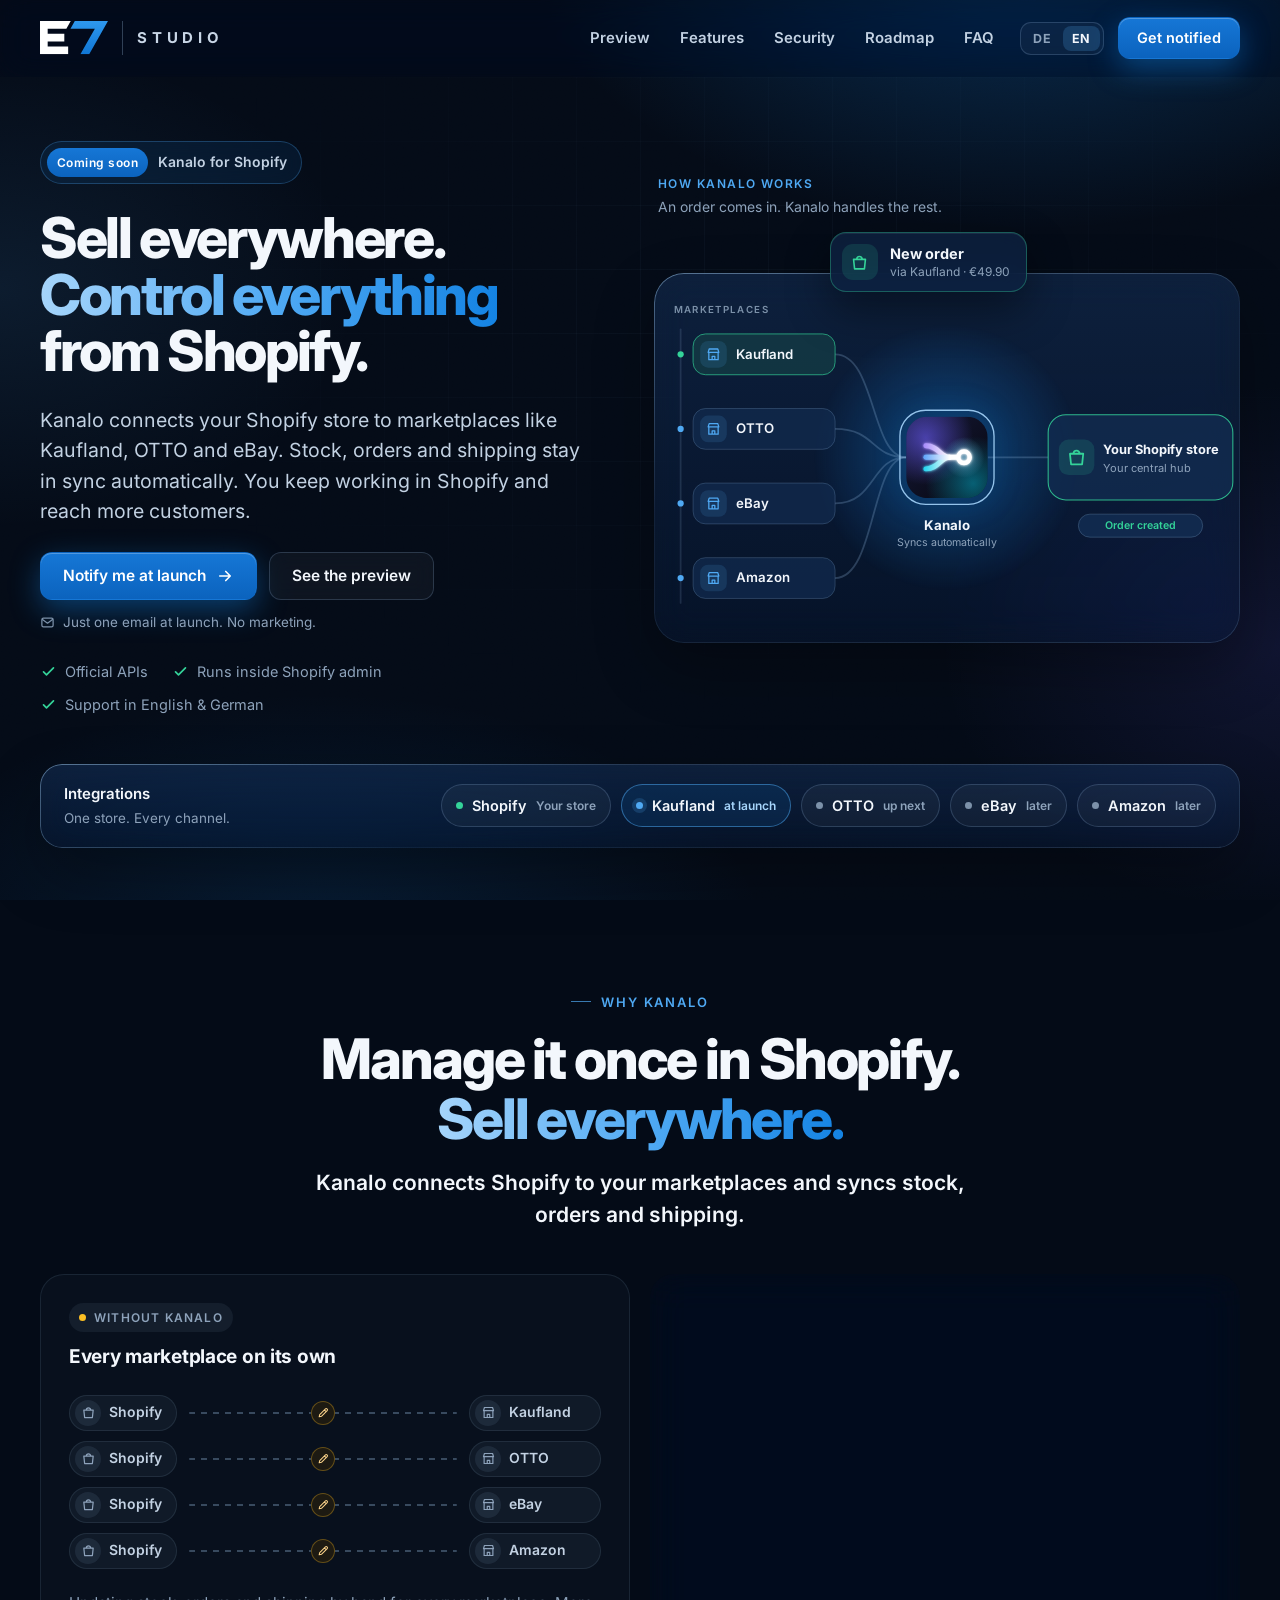
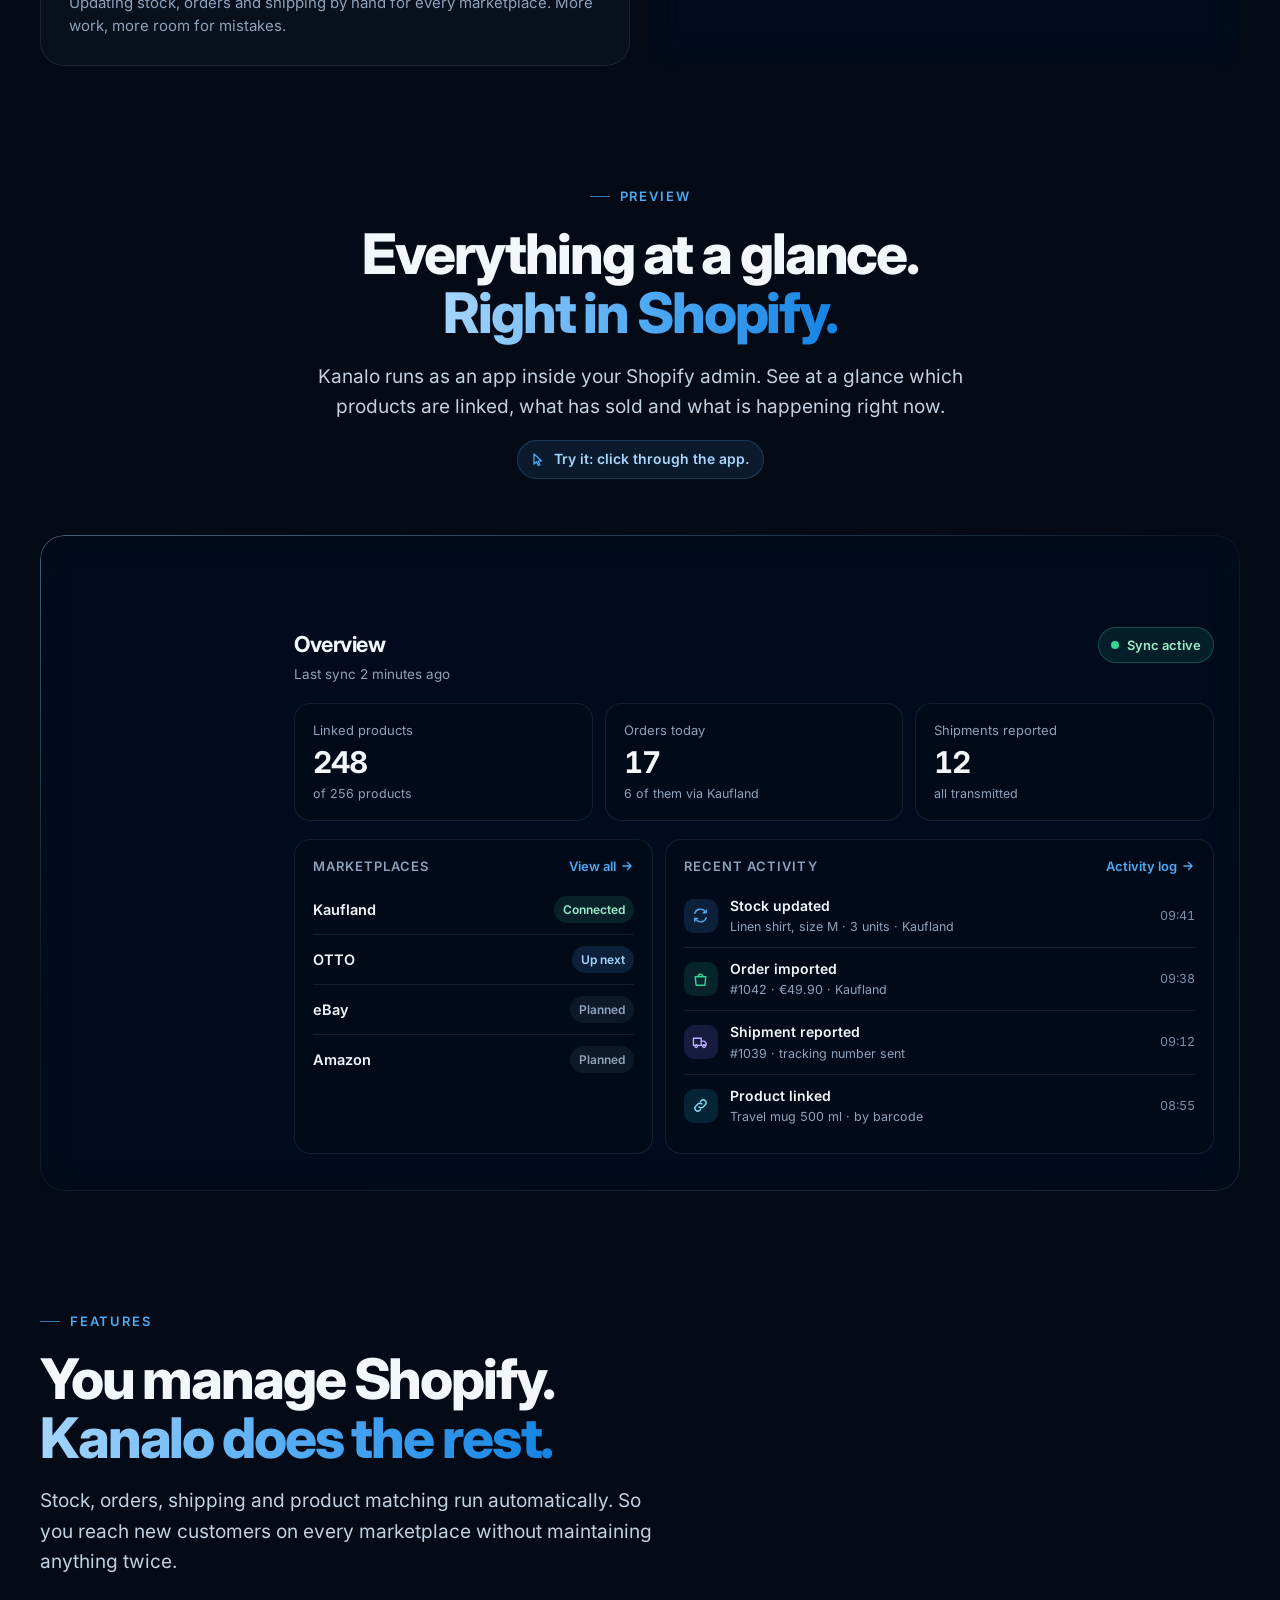
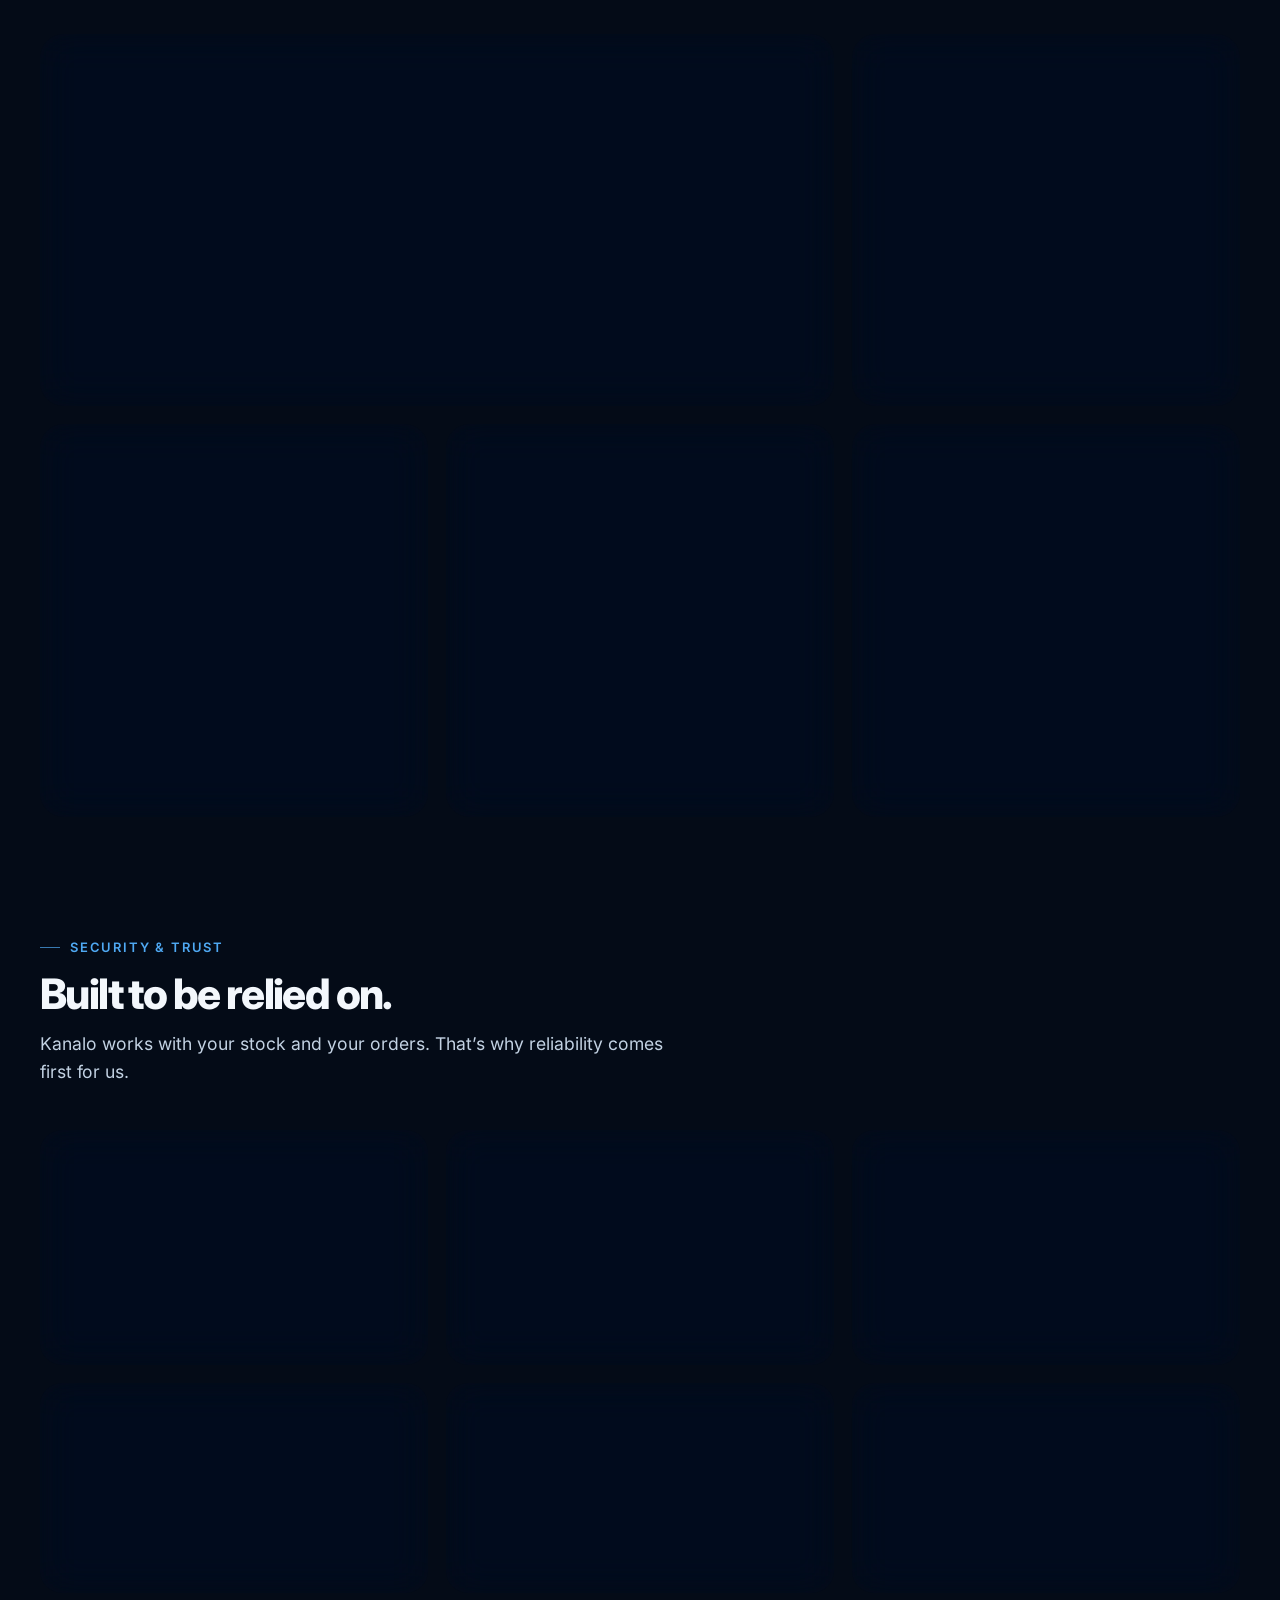
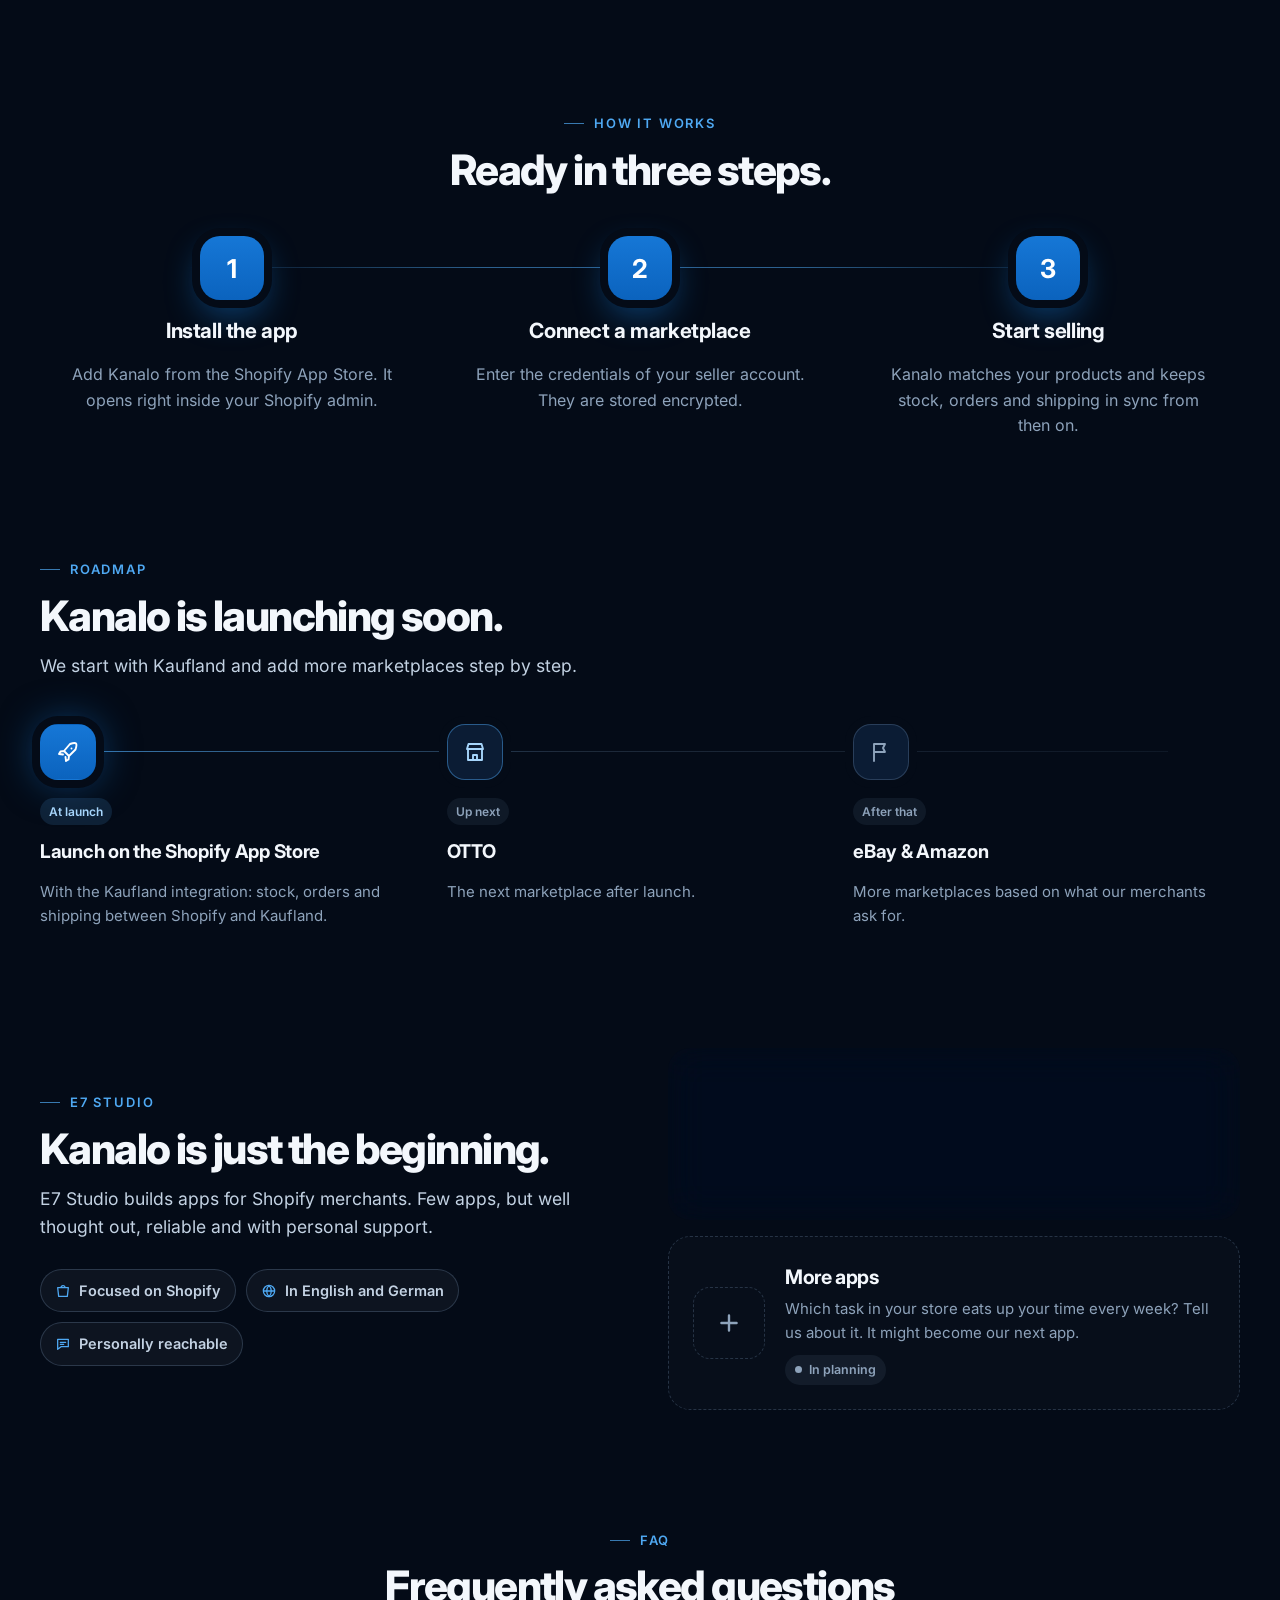
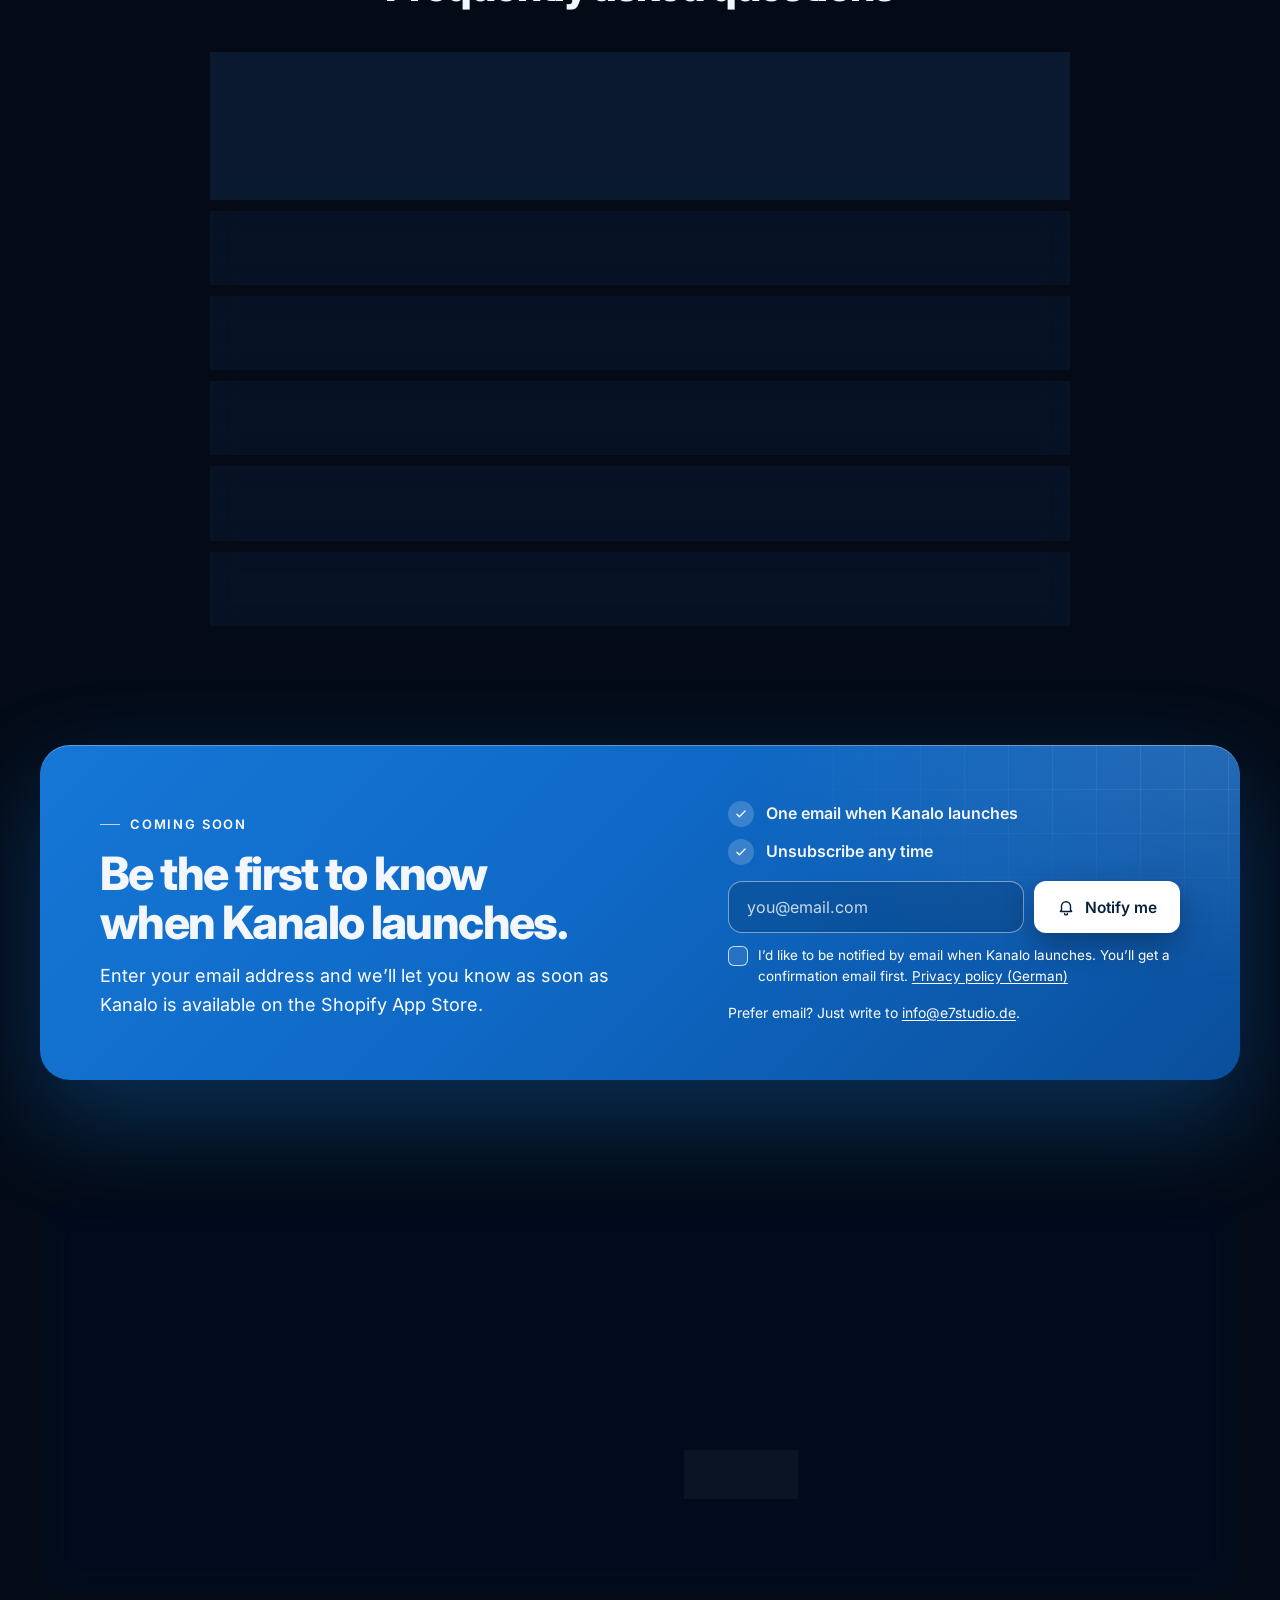
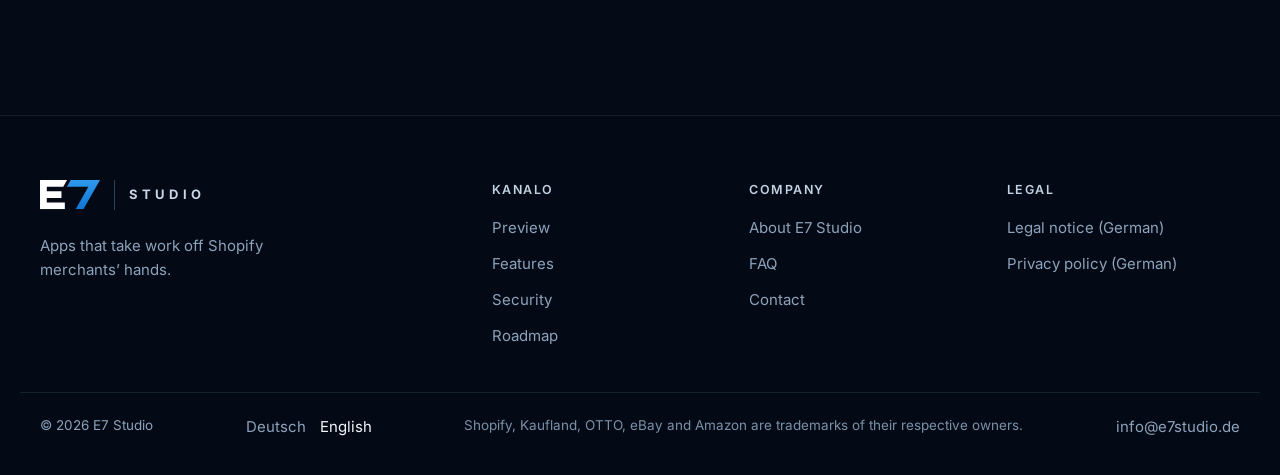
==== commit 11c33678: "Add files via upload" ====
--- a/en/index.html
+++ b/en/index.html
@@ -23,6 +23,8 @@
 <meta property="og:image:width" content="1200">
 <meta property="og:image:height" content="630">
 <meta name="twitter:card" content="summary_large_image">
+<link rel="icon" href="/favicon.ico" sizes="48x48">
+<link rel="icon" href="/assets/favicon-96.png" sizes="96x96" type="image/png">
 <link rel="icon" href="/assets/favicon.svg" type="image/svg+xml">
 <link rel="apple-touch-icon" href="/assets/apple-touch-icon.png">
 <link rel="preload" href="/assets/inter-400.woff" as="font" type="font/woff" crossorigin>
